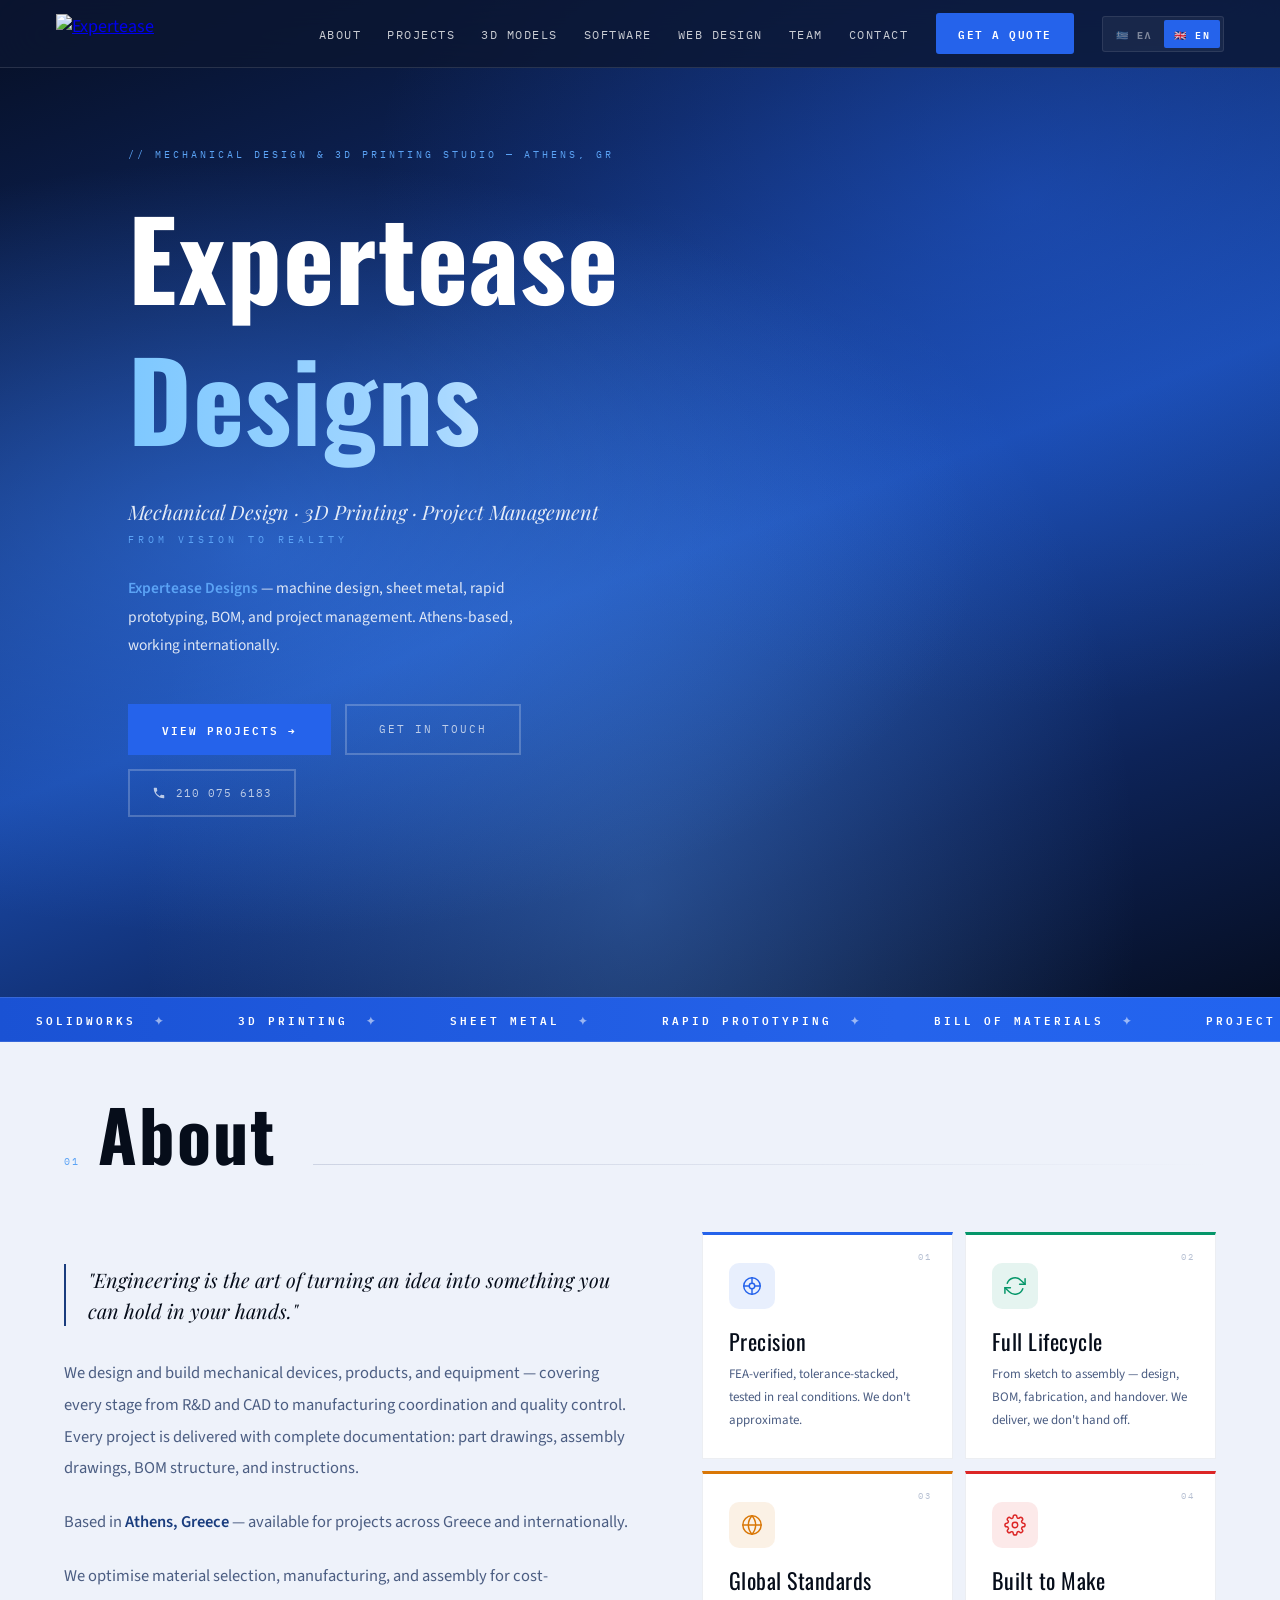
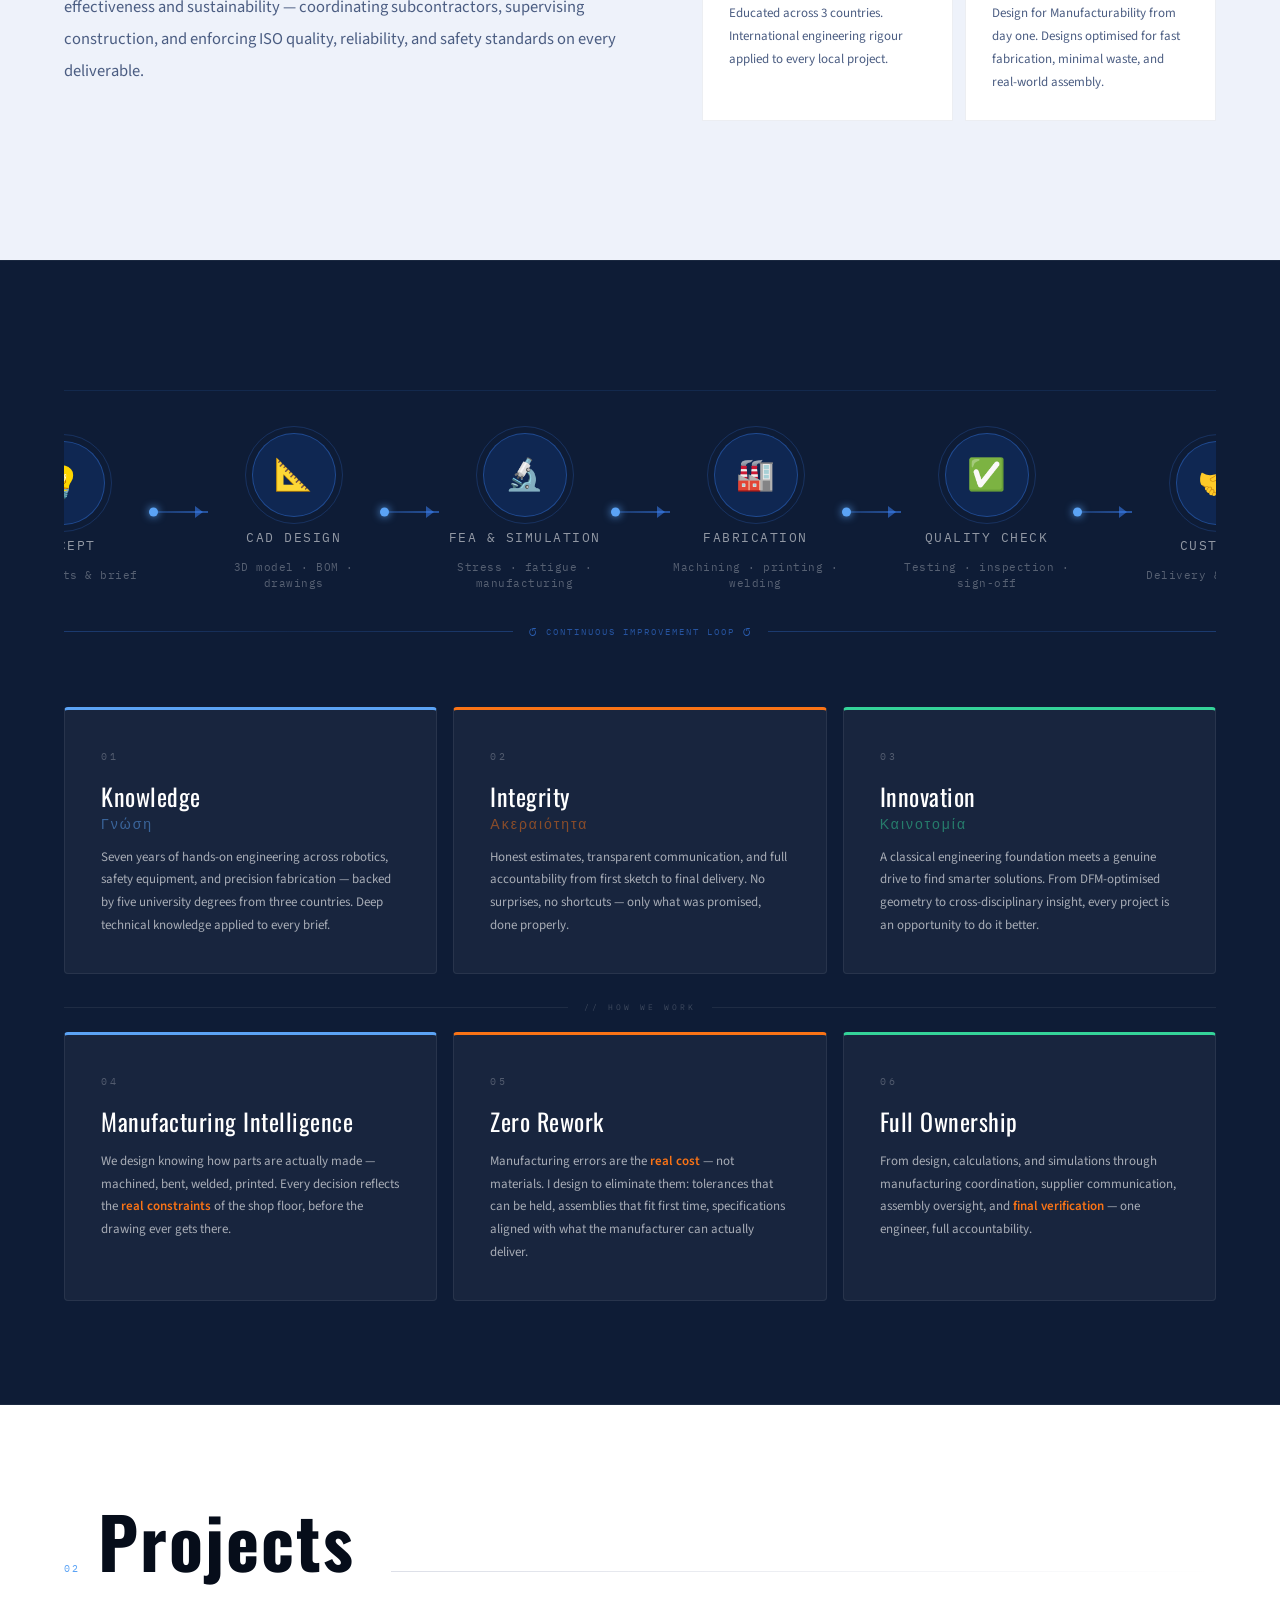
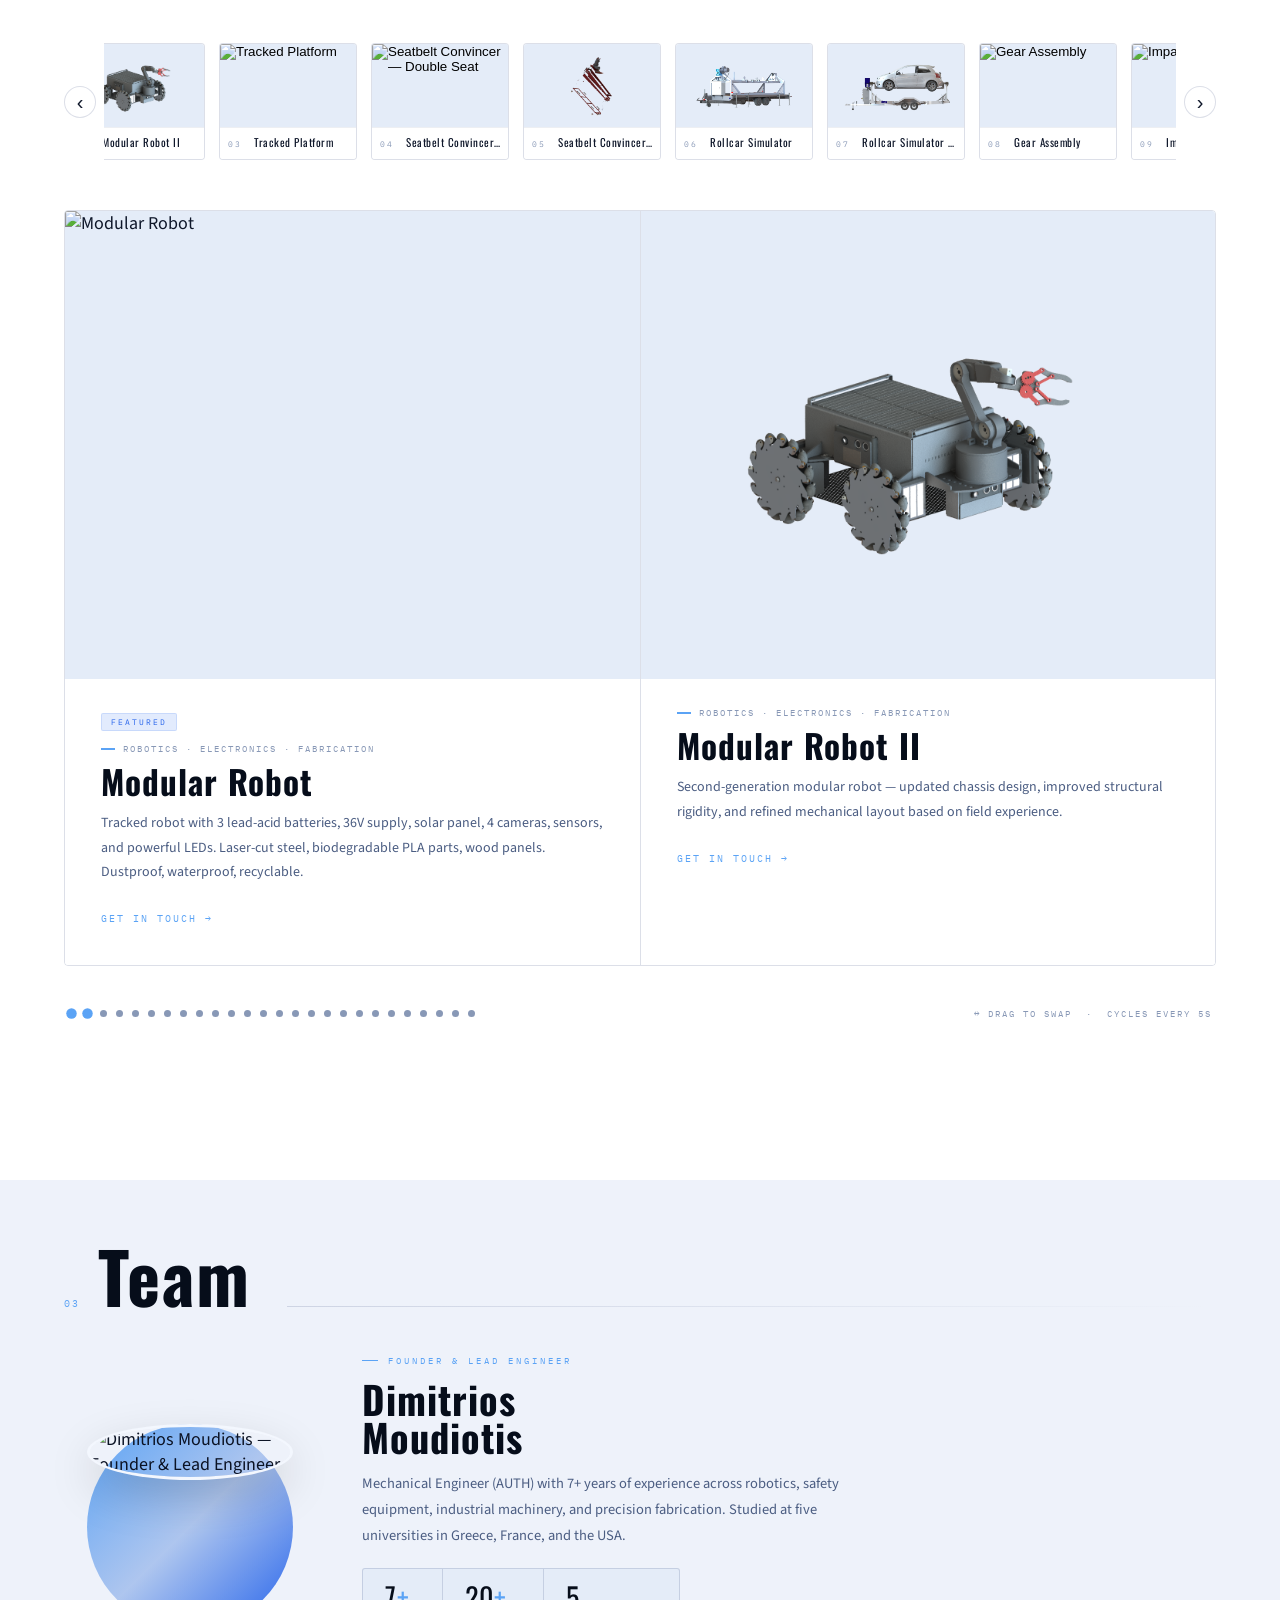
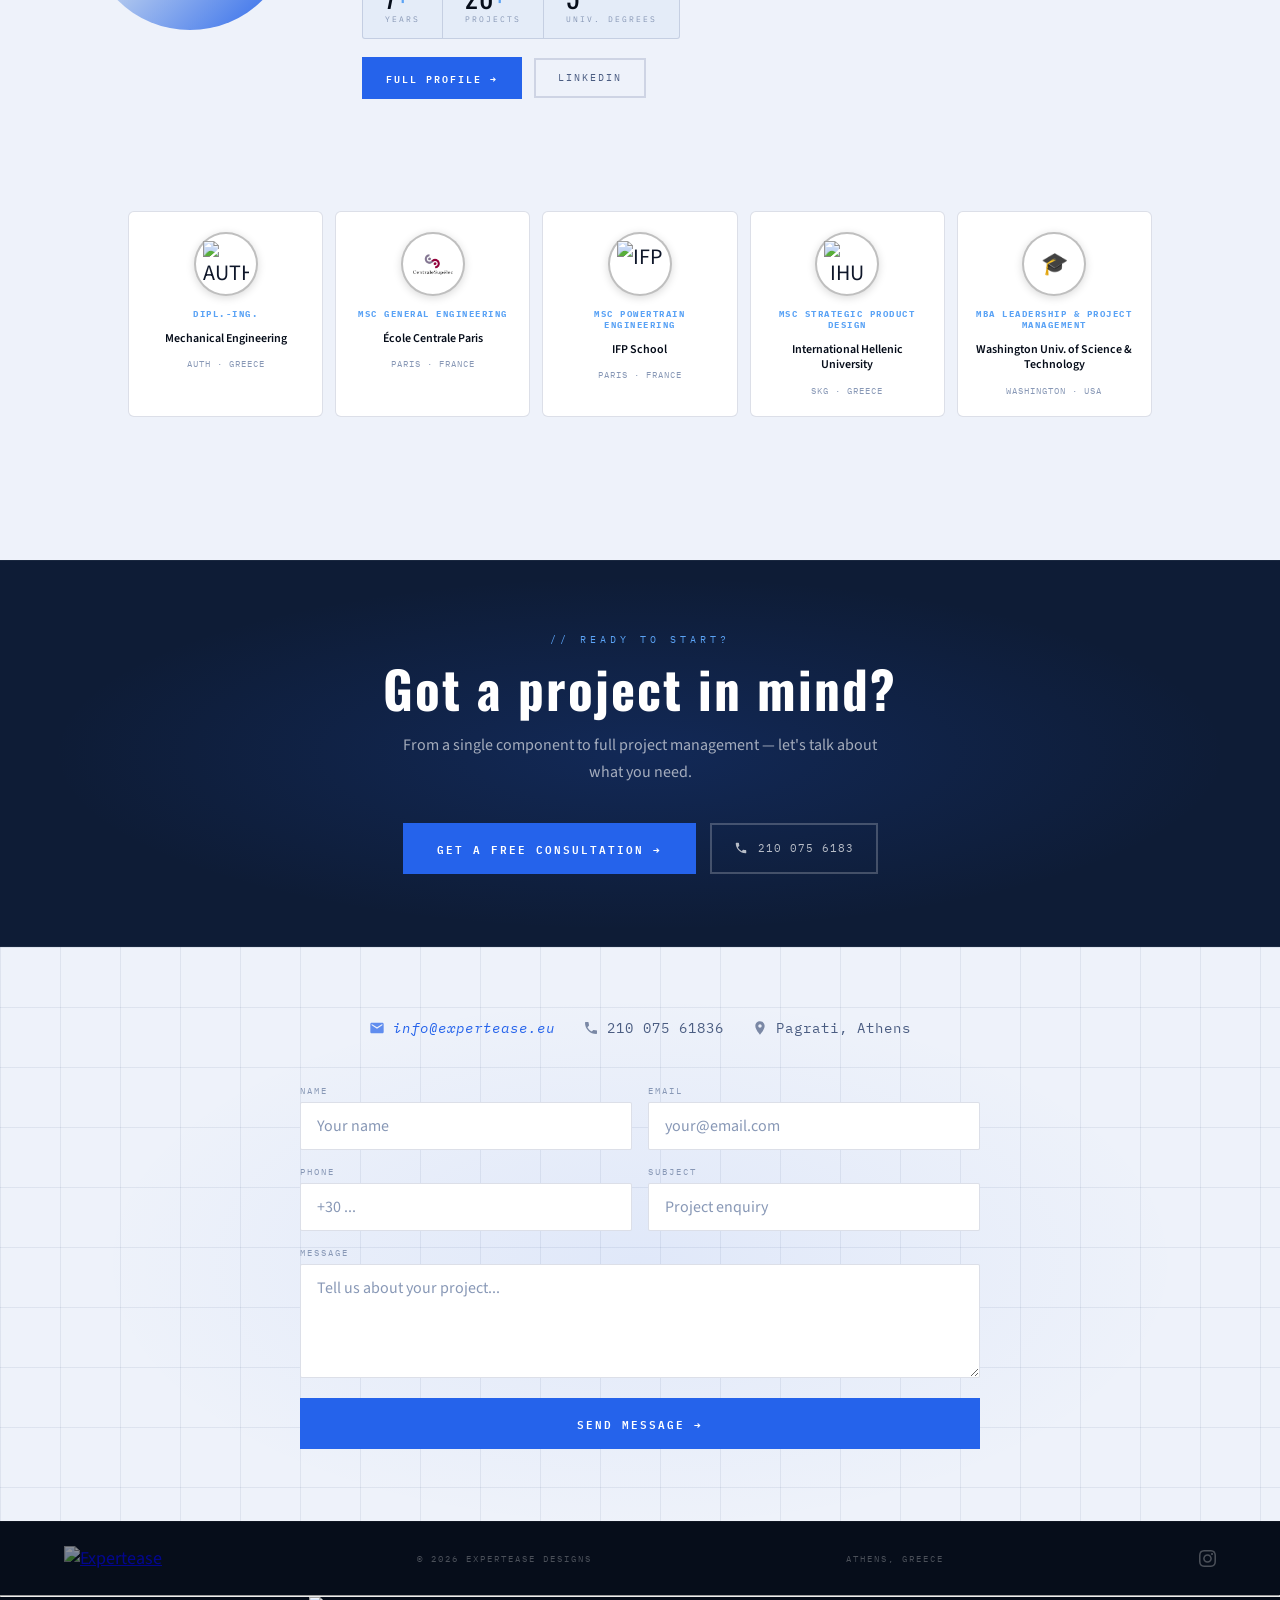
==== index.html @ 1a9c8a18 "final ui" ====
<!DOCTYPE html>
<html lang="en">
<head>
<meta charset="UTF-8">
<meta name="viewport" content="width=device-width, initial-scale=1.0">
<title>Expertease Designs — Mechanical Engineering Studio | Athens</title>
<meta name="description" content="Expertease Designs — Mechanical design, 3D printing, sheet metal, BOM, project management. Athens, Greece.">
<link rel="canonical" href="https://expertease.eu/">
<link rel="icon" href="https://expertease.eu/images/logo.png" type="image/png">
<!-- Open Graph -->
<meta property="og:type" content="website">
<meta property="og:url" content="https://expertease.eu/">
<meta property="og:site_name" content="Expertease Designs">
<meta property="og:title" content="Expertease Designs — Mechanical Engineering Studio | Athens">
<meta property="og:description" content="Expertease Designs — Mechanical design, 3D printing, sheet metal, BOM, project management. Athens, Greece.">
<meta property="og:image" content="https://expertease.eu/images/logo.png">
<!-- Twitter Card -->
<meta name="twitter:card" content="summary_large_image">
<meta name="twitter:title" content="Expertease Designs — Mechanical Engineering Studio | Athens">
<meta name="twitter:description" content="Expertease Designs — Mechanical design, 3D printing, sheet metal, BOM, project management. Athens, Greece.">
<meta name="twitter:image" content="https://expertease.eu/images/logo.png">
<!-- JSON-LD -->
<script type="application/ld+json">
{
  "@context": "https://schema.org",
  "@type": "Organization",
  "name": "Expertease Designs",
  "url": "https://expertease.eu",
  "logo": "https://expertease.eu/images/logo.png",
  "description": "Mechanical design, 3D printing, sheet metal, BOM, and project management studio in Athens, Greece.",
  "address": {
    "@type": "PostalAddress",
    "addressLocality": "Athens",
    "addressCountry": "GR"
  },
  "founder": {
    "@type": "Person",
    "name": "Dimitrios Moudiotis",
    "jobTitle": "Mechanical Engineer"
  },
  "sameAs": ["https://expertease.eu"]
}
</script>
<link rel="dns-prefetch" href="//fonts.googleapis.com">
<link rel="preconnect" href="https://fonts.googleapis.com">
<link href="https://fonts.googleapis.com/css2?family=IBM+Plex+Mono:wght@300;400;500&family=Oswald:wght@400;500;600;700&family=Playfair+Display:ital,wght@0,400;0,700;1,400&family=Source+Sans+3:wght@300;400;500;600&display=swap" rel="stylesheet">
<link rel="stylesheet" href="style.css">
<link rel="stylesheet" href="expertease-credit.css">
<style>
/* ── eng-animations hooks ── */
#progress{position:fixed;top:0;left:0;z-index:2001;height:2px;width:0%;background:linear-gradient(90deg,#2563eb,#60a5fa);pointer-events:none;}
#scrollElev{position:fixed;right:14px;top:50%;transform:translateY(-50%);z-index:900;width:2px;height:100px;background:rgba(255,255,255,.06);border-radius:2px;opacity:0;transition:opacity .5s ease;pointer-events:none;}
#scrollElev.show{opacity:1;}
#elevFill{position:absolute;bottom:0;left:0;width:100%;height:0%;background:linear-gradient(to top,#60a5fa,#2563eb);border-radius:2px;}
#elevDot{position:absolute;left:50%;bottom:0%;transform:translateX(-50%) translateY(50%);width:6px;height:6px;border-radius:50%;background:#60a5fa;box-shadow:0 0 8px rgba(96,165,250,.75);}
[data-reveal]{opacity:0;transform:translateY(22px);transition:opacity .65s ease,transform .65s ease;}
[data-reveal].visible{opacity:1;transform:none;}
[data-reveal-r]{opacity:0;transform:translateX(22px);transition:opacity .65s ease,transform .65s ease;}
[data-reveal-r].visible{opacity:1;transform:none;}
/* ── ec-rule sits in body; give credit banner the same navy base ── */
hr.ec-rule{background:linear-gradient(90deg,transparent,rgba(201,168,108,.25),transparent);}
.expertease-credit{background:var(--navy);}
/* ── footer social ── */
.footer-social{display:flex;gap:10px;align-items:center;}
.footer-social-link{color:rgba(255,255,255,.28);display:flex;align-items:center;transition:color .3s ease;}
.footer-social-link:hover{color:rgba(255,255,255,.7);}
@media(max-width:600px){#scrollElev{display:none;}}

/* ── SCROLL RULER (fixed bottom) ── */
#scrollRuler{
  position:fixed;bottom:0;left:0;right:0;z-index:950;
  padding:4px 24px 6px;
  background:rgba(8,15,30,.92);
  backdrop-filter:blur(12px);-webkit-backdrop-filter:blur(12px);
  border-top:1px solid rgba(37,99,235,.18);
  font-family:'IBM Plex Mono',monospace;
  display:flex;flex-direction:column;gap:2px;
  opacity:0;transform:translateY(10px);
  transition:opacity .4s ease,transform .4s ease;
  pointer-events:none;
}
#scrollRuler.show{opacity:1;transform:none;}
.sr-bar{display:flex;align-items:center;gap:8px;width:100%;}
.sr-cap{color:rgba(37,99,235,.8);font-size:10px;flex-shrink:0;letter-spacing:0;}
.sr-track{flex:1;position:relative;height:1px;background:rgba(255,255,255,.07);}
#srFill{position:absolute;left:0;top:0;height:1px;width:0%;background:linear-gradient(90deg,#1a3d7e,#60a5fa);}
#srValue{flex-shrink:0;font-size:10px;font-weight:500;color:#60a5fa;letter-spacing:1.5px;min-width:76px;text-align:right;}
#srTicksRow{display:flex;width:100%;height:6px;align-items:flex-end;}
.sr-sub{flex:1;border-right:1px solid rgba(96,165,250,.15);height:3px;}
.sr-sub.maj{height:6px;border-right-color:rgba(96,165,250,.4);}
@media(max-width:600px){#scrollRuler{display:none;}}

/* ── SECTION MEASUREMENT LINES ── */
.sec-meas{
  padding:22px 0 4px;
  font-family:'IBM Plex Mono',monospace;
  font-size:9px;letter-spacing:2px;text-transform:uppercase;
  overflow:hidden;
}
.sm-inner{display:flex;align-items:center;gap:8px;}
.sm-arr{
  flex-shrink:0;color:rgba(37,99,235,.75);font-size:10px;
  opacity:0;transition:opacity .5s ease .35s;
}
.sec-meas.ready .sm-arr{opacity:1;}
.sm-rule{
  flex:1;height:1px;background:rgba(37,99,235,.22);
  transform:scaleX(0);transform-origin:center;
  transition:transform .85s cubic-bezier(.4,0,.2,1);
}
.sec-meas.ready .sm-rule{transform:scaleX(1);}
.sm-label{
  flex-shrink:0;white-space:nowrap;
  color:rgba(37,99,235,.55);
  opacity:0;transform:translateY(5px);
  transition:opacity .5s ease .45s,transform .5s ease .45s;
}
.sec-meas.ready .sm-label{opacity:1;transform:none;}
/* on dark sections (process = navy-mid), use lighter tones */
#process .sm-arr{color:rgba(96,165,250,.8);}
#process .sm-rule{background:rgba(96,165,250,.25);}
#process .sm-label{color:rgba(96,165,250,.55);}
#process .sm-label strong{color:#93c5fd;}
.sm-label strong{color:#2563eb;font-weight:500;}
@media(max-width:480px){.sm-label{font-size:8px;letter-spacing:1px;}.sec-meas{padding:16px 0 2px;}}
</style>
<script src="https://cdn.jsdelivr.net/npm/three@0.155.0/build/three.min.js" defer></script>
<script src="projects.js" defer></script>
<script src="models.js" defer></script>
<script src="main.js" defer></script>
<script src="step-viewer.js" defer></script>
<script src="eng-animations.js" defer></script>
</head>
<body>

<!-- SCROLL PROGRESS + ELEVATION METER -->
<div id="progress"></div>
<div id="scrollElev"><div id="elevFill"></div><div id="elevDot"></div></div>
<div id="scrollRuler">
  <div id="srTicksRow"></div>
  <div class="sr-bar">
    <span class="sr-cap">◄</span>
    <div class="sr-track"><div id="srFill"></div></div>
    <span id="srValue">0.000 m</span>
    <span class="sr-cap">►</span>
  </div>
</div>

<!-- NAV -->
<nav>
  <a href="#hero" class="nav-logo"><img src="images/logo.png" alt="Expertease" fetchpriority="high"></a>
  <div class="nav-right">
    <ul class="nav-links">
      <li><a href="#about"        id="nav-about">About</a></li>
      <li><a href="#projects"     id="nav-projects">Projects</a></li>
      <li><a href="cad.html"       id="nav-cad">3D Models</a></li>
      <li><a href="software.html"  id="nav-software">Software</a></li>
      <li><a href="webdesign.html" id="nav-webdesign">Web Design</a></li>
      <li><a href="#team-index"    id="nav-experience">Team</a></li>
      <li><a href="contact.html"  id="nav-contact">Contact</a></li>
    </ul>
    <a href="contact.html" class="nav-cta">Get a Quote</a>
    <div class="lang-toggle">
      <button class="lang-btn"        data-lang="el">🇬🇷 ΕΛ</button>
      <button class="lang-btn active" data-lang="en">🇬🇧 EN</button>
    </div>
  </div>
  <button class="nav-hamburger" id="navHamburger" aria-label="Menu">
    <span></span><span></span><span></span>
  </button>
</nav>

<div class="nav-mobile" id="navMobile">
  <ul>
    <li><a href="#about"        id="mnav-about"      onclick="closeMobileNav()">About</a></li>
    <li><a href="#projects"     id="mnav-projects"   onclick="closeMobileNav()">Projects</a></li>
    <li><a href="cad.html"       id="mnav-cad"        onclick="closeMobileNav()">3D Models</a></li>
    <li><a href="software.html"  id="mnav-software"   onclick="closeMobileNav()">Software</a></li>
    <li><a href="webdesign.html" id="mnav-webdesign"  onclick="closeMobileNav()">Web Design</a></li>
    <li><a href="#team-index"    id="mnav-experience" onclick="closeMobileNav()">Team</a></li>
    <li><a href="contact.html"  id="mnav-contact"    onclick="closeMobileNav()">Contact</a></li>
  </ul>
</div>

<!-- HERO -->
<section id="hero">
  <canvas id="hero3d"></canvas>
  <div id="hero3d-drag"></div>
  <div class="hero-left">
    <div class="hero-tag" id="hero-tag">// Mechanical Design &amp; 3D Printing Studio — Athens, GR</div>
    <h1 class="hero-name">Expertease<br><span>Designs</span></h1>
    <p class="hero-title" id="hero-title">Mechanical Design · 3D Printing · Project Management</p>
    <p class="hero-tagline">from vision to reality</p>
    <p class="hero-desc" id="hero-desc">Precision mechanical design, 3D printing, and full project management — from first sketch to final delivery. Based in Athens, serving clients globally.</p>
    <div class="hero-cta">
      <a href="#projects" class="btn-primary" id="hero-cta-work">View Projects →</a>
      <a href="contact.html" class="btn-outline" id="hero-cta-contact">Get in Touch</a>
      <a href="tel:+302107561836" class="btn-outline hero-cta-phone" aria-label="Call us">
        <svg width="14" height="14" viewBox="0 0 24 24" fill="currentColor" aria-hidden="true"><path d="M6.62 10.79c1.44 2.83 3.76 5.14 6.59 6.59l2.2-2.2c.27-.27.67-.36 1.02-.24 1.12.37 2.33.57 3.57.57.55 0 1 .45 1 1V20c0 .55-.45 1-1 1-9.39 0-17-7.61-17-17 0-.55.45-1 1-1h3.5c.55 0 1 .45 1 1 0 1.25.2 2.45.57 3.57.11.35.03.74-.25 1.02l-2.2 2.2z"/></svg>
        210 075 6183
      </a>
    </div>
  </div>
  <div class="hero-right"></div>
</section>

<!-- TICKER -->
<div class="ticker">
  <div class="ticker-inner">
    <span class="ticker-item">SolidWorks <span>✦</span></span>
    <span class="ticker-item">3D Printing <span>✦</span></span>
    <span class="ticker-item">Sheet Metal <span>✦</span></span>
    <span class="ticker-item">Rapid Prototyping <span>✦</span></span>
    <span class="ticker-item">Bill of Materials <span>✦</span></span>
    <span class="ticker-item">Project Management <span>✦</span></span>
    <span class="ticker-item">FEA Analysis <span>✦</span></span>
    <span class="ticker-item">from vision to reality <span>✦</span></span>
    <span class="ticker-item">SolidWorks <span>✦</span></span>
    <span class="ticker-item">3D Printing <span>✦</span></span>
    <span class="ticker-item">Sheet Metal <span>✦</span></span>
    <span class="ticker-item">Rapid Prototyping <span>✦</span></span>
    <span class="ticker-item">Bill of Materials <span>✦</span></span>
    <span class="ticker-item">FDM · SLA · SLS <span>✦</span></span>
    <span class="ticker-item">Project Management <span>✦</span></span>
    <span class="ticker-item">FEA Analysis <span>✦</span></span>
    <span class="ticker-item">from vision to reality <span>✦</span></span>
  </div>
</div>

<!-- ABOUT -->
<section id="about">
  <div class="section-header reveal-up">
    <span class="section-num">01</span>
    <h2 class="section-title" id="about-heading">About</h2>
    <div class="section-line"></div>
  </div>
  <div class="about-grid">
    <div class="about-text reveal-up">

      <blockquote class="about-highlight" id="about-quote"></blockquote>
      <p id="about-p2"></p>
      <p id="about-p3"></p>
      <p id="about-p4"></p>
      <ul class="about-bullets" id="about-bullets"></ul>
    </div>
    <div class="values-col reveal-up">
      <div class="values-grid">
        <div class="value-item v-blue">
          <span class="value-num">01</span>
          <div class="vi-icon-wrap">
            <svg class="value-icon" width="22" height="22" viewBox="0 0 24 24" fill="none" stroke="currentColor" stroke-width="1.6" stroke-linecap="round" stroke-linejoin="round">
              <circle cx="12" cy="12" r="9"/><circle cx="12" cy="12" r="3"/>
              <line x1="12" y1="3" x2="12" y2="9"/><line x1="12" y1="15" x2="12" y2="21"/>
              <line x1="3" y1="12" x2="9" y2="12"/><line x1="15" y1="12" x2="21" y2="12"/>
            </svg>
          </div>
          <div class="value-title" id="val-1-title">Precision</div>
          <p class="value-text" id="val-1-text">FEA-verified, tolerance-stacked, tested in real conditions. We don't approximate.</p>
        </div>
        <div class="value-item v-green">
          <span class="value-num">02</span>
          <div class="vi-icon-wrap">
            <svg class="value-icon" width="22" height="22" viewBox="0 0 24 24" fill="none" stroke="currentColor" stroke-width="1.6" stroke-linecap="round" stroke-linejoin="round">
              <polyline points="23 4 23 10 17 10"/>
              <polyline points="1 20 1 14 7 14"/>
              <path d="M3.51 9a9 9 0 0 1 14.85-3.36L23 10"/>
              <path d="M20.49 15a9 9 0 0 1-14.85 3.36L1 14"/>
            </svg>
          </div>
          <div class="value-title" id="val-2-title">Full Lifecycle</div>
          <p class="value-text" id="val-2-text">From sketch to assembly — design, BOM, fabrication, and handover. We deliver, we don't hand off.</p>
        </div>
        <div class="value-item v-amber">
          <span class="value-num">03</span>
          <div class="vi-icon-wrap">
            <svg class="value-icon" width="22" height="22" viewBox="0 0 24 24" fill="none" stroke="currentColor" stroke-width="1.6" stroke-linecap="round" stroke-linejoin="round">
              <circle cx="12" cy="12" r="10"/>
              <line x1="2" y1="12" x2="22" y2="12"/>
              <path d="M12 2a15.3 15.3 0 0 1 4 10 15.3 15.3 0 0 1-4 10 15.3 15.3 0 0 1-4-10 15.3 15.3 0 0 1 4-10z"/>
            </svg>
          </div>
          <div class="value-title" id="val-3-title">Global Standards</div>
          <p class="value-text" id="val-3-text">Educated across 3 countries. International engineering rigour applied to every local project.</p>
        </div>
        <div class="value-item v-red">
          <span class="value-num">04</span>
          <div class="vi-icon-wrap">
            <svg class="value-icon" width="22" height="22" viewBox="0 0 24 24" fill="none" stroke="currentColor" stroke-width="1.6" stroke-linecap="round" stroke-linejoin="round">
              <circle cx="12" cy="12" r="3"/>
              <path d="M19.4 15a1.65 1.65 0 0 0 .33 1.82l.06.06a2 2 0 0 1-2.83 2.83l-.06-.06a1.65 1.65 0 0 0-1.82-.33 1.65 1.65 0 0 0-1 1.51V21a2 2 0 0 1-4 0v-.09A1.65 1.65 0 0 0 9 19.4a1.65 1.65 0 0 0-1.82.33l-.06.06a2 2 0 0 1-2.83-2.83l.06-.06A1.65 1.65 0 0 0 4.68 15a1.65 1.65 0 0 0-1.51-1H3a2 2 0 0 1 0-4h.09A1.65 1.65 0 0 0 4.6 9a1.65 1.65 0 0 0-.33-1.82l-.06-.06a2 2 0 0 1 2.83-2.83l.06.06A1.65 1.65 0 0 0 9 4.68a1.65 1.65 0 0 0 1-1.51V3a2 2 0 0 1 4 0v.09a1.65 1.65 0 0 0 1 1.51 1.65 1.65 0 0 0 1.82-.33l.06-.06a2 2 0 0 1 2.83 2.83l-.06.06A1.65 1.65 0 0 0 19.4 9a1.65 1.65 0 0 0 1.51 1H21a2 2 0 0 1 0 4h-.09a1.65 1.65 0 0 0-1.51 1z"/>
            </svg>
          </div>
          <div class="value-title" id="val-4-title">Built to Make</div>
          <p class="value-text" id="val-4-text">DFM from day one. Designs optimised for fast fabrication, minimal waste, and real-world assembly.</p>
        </div>
      </div>
    </div>
  </div>
  <div class="sec-meas" data-sec-meas>
    <div class="sm-inner">
      <span class="sm-arr">◄</span>
      <div class="sm-rule"></div>
      <span class="sm-label">STUDIO SPAN · <strong><span id="sec-meas-exp">7</span>+ YRS FIELD EXPERIENCE</strong></span>
      <div class="sm-rule"></div>
      <span class="sm-arr">►</span>
    </div>
  </div>
</section>

<!-- PROCESS -->
<section id="process">
  <div class="process-label" id="proc-label" data-reveal>How We Work</div>

  <!-- Animated process flow diagram -->
  <div class="process-flow">
    <div class="process-flow-inner">
      <div class="pf-node">
        <div class="pf-icon"><div class="pf-icon-pulse"></div>💡</div>
        <div class="pf-label">Concept</div>
        <div class="pf-sub">Requirements &amp; brief</div>
      </div>
      <div class="pf-arrow"><div class="pf-arrow-dot"></div></div>
      <div class="pf-node">
        <div class="pf-icon"><div class="pf-icon-pulse"></div>📐</div>
        <div class="pf-label">CAD Design</div>
        <div class="pf-sub">3D model · BOM · drawings</div>
      </div>
      <div class="pf-arrow"><div class="pf-arrow-dot"></div></div>
      <div class="pf-node">
        <div class="pf-icon"><div class="pf-icon-pulse"></div>🔬</div>
        <div class="pf-label">FEA &amp; Simulation</div>
        <div class="pf-sub">Stress · fatigue · manufacturing</div>
      </div>
      <div class="pf-arrow"><div class="pf-arrow-dot"></div></div>
      <div class="pf-node">
        <div class="pf-icon"><div class="pf-icon-pulse"></div>🏭</div>
        <div class="pf-label">Fabrication</div>
        <div class="pf-sub">Machining · printing · welding</div>
      </div>
      <div class="pf-arrow"><div class="pf-arrow-dot"></div></div>
      <div class="pf-node">
        <div class="pf-icon"><div class="pf-icon-pulse"></div>✅</div>
        <div class="pf-label">Quality Check</div>
        <div class="pf-sub">Testing · inspection · sign-off</div>
      </div>
      <div class="pf-arrow"><div class="pf-arrow-dot"></div></div>
      <div class="pf-node">
        <div class="pf-icon"><div class="pf-icon-pulse"></div>🤝</div>
        <div class="pf-label">Customer</div>
        <div class="pf-sub">Delivery &amp; feedback</div>
      </div>
    </div>
    <div class="pf-loop">
      <div class="pf-loop-line"></div>
      <div class="pf-loop-label">Continuous improvement loop</div>
      <div class="pf-loop-line"></div>
    </div>
  </div>

  <div class="values-section">
    <div class="values-inner">
      <div class="values-grid">

        <!-- ── Pillars ── -->
        <div class="value-card vc-blue">
          <div class="value-icon">01</div>
          <div class="value-bilingual">
            <span class="en">Knowledge</span>
            <span class="el">Γνώση</span>
          </div>
          <p class="value-text" id="proc-exp-text">Seven years of hands-on engineering across robotics, safety equipment, and precision fabrication — backed by five university degrees from three countries. Deep technical knowledge applied to every brief.</p>
        </div>
        <div class="value-card vc-red">
          <div class="value-icon">02</div>
          <div class="value-bilingual">
            <span class="en">Integrity</span>
            <span class="el">Ακεραιότητα</span>
          </div>
          <p class="value-text">Honest estimates, transparent communication, and full accountability from first sketch to final delivery. No surprises, no shortcuts — only what was promised, done properly.</p>
        </div>
        <div class="value-card vc-green">
          <div class="value-icon">03</div>
          <div class="value-bilingual">
            <span class="en">Innovation</span>
            <span class="el">Καινοτομία</span>
          </div>
          <p class="value-text">A classical engineering foundation meets a genuine drive to find smarter solutions. From DFM-optimised geometry to cross-disciplinary insight, every project is an opportunity to do it better.</p>
        </div>

        <!-- ── Divider ── -->
        <div class="values-row-divider" style="grid-column:1/-1;"><span>// How We Work</span></div>

        <!-- ── Principles (JS-populated) ── -->
        <div class="value-card vc-blue">
          <div class="value-icon">04</div>
          <div class="value-heading" id="prin-1-title"></div>
          <p class="value-text" id="prin-1-text"></p>
        </div>
        <div class="value-card vc-red">
          <div class="value-icon">05</div>
          <div class="value-heading" id="prin-2-title"></div>
          <p class="value-text" id="prin-2-text"></p>
        </div>
        <div class="value-card vc-green">
          <div class="value-icon">06</div>
          <div class="value-heading" id="prin-3-title"></div>
          <p class="value-text" id="prin-3-text"></p>
        </div>

      </div>
    </div>
  </div>
  <div class="sec-meas" data-sec-meas>
    <div class="sm-inner">
      <span class="sm-arr">◄</span>
      <div class="sm-rule"></div>
      <span class="sm-label">WORKFLOW DEPTH · <strong>6 PHASES · CONCEPT TO DELIVERY</strong></span>
      <div class="sm-rule"></div>
      <span class="sm-arr">►</span>
    </div>
  </div>
</section>

<!-- PORTFOLIO -->
<section id="projects">
  <div class="section-header">
    <span class="section-num">02</span>
    <h2 class="section-title" id="projects-heading">Projects</h2>
    <div class="section-line"></div>
  </div>

  <div class="port-thumb-wrap">
    <button class="port-thumb-arrow port-thumb-prev" id="portThumbPrev" aria-label="Previous projects">‹</button>
    <div class="port-thumb-strip" id="portThumbStrip"></div>
    <button class="port-thumb-arrow port-thumb-next" id="portThumbNext" aria-label="Next projects">›</button>
  </div>

  <div class="portfolio-stage">
    <div class="portfolio-col" id="portColLeft" draggable="false">
      <div class="port-image-wrap">
        <img class="port-img" src="" alt="">
        <div class="port-img-gradient"></div>
      </div>
      <div class="port-info">
        <div class="port-badge" style="display:none"></div>
        <div class="port-cat"></div>
        <h3 class="port-title"></h3>
        <p class="port-desc"></p>
        <a href="contact.html" class="project-link port-link">Get in Touch →</a>
      </div>
    </div>

    <div class="port-sep"></div>

    <div class="portfolio-col" id="portColRight" draggable="false">
      <div class="port-image-wrap">
        <img class="port-img" src="" alt="">
        <div class="port-img-gradient"></div>
      </div>
      <div class="port-info">
        <div class="port-badge" style="display:none"></div>
        <div class="port-cat"></div>
        <h3 class="port-title"></h3>
        <p class="port-desc"></p>
        <a href="contact.html" class="project-link port-link">Get in Touch →</a>
      </div>
    </div>
  </div>

  <div class="port-footer">
    <div class="port-dots" id="portDots"></div>
    <div class="port-hint-txt">↔ drag to swap &nbsp;·&nbsp; cycles every 5s</div>
  </div>
  <div class="sec-meas" data-sec-meas>
    <div class="sm-inner">
      <span class="sm-arr">◄</span>
      <div class="sm-rule"></div>
      <span class="sm-label">PROJECT OUTPUT · <strong>20+ BUILDS DELIVERED</strong></span>
      <div class="sm-rule"></div>
      <span class="sm-arr">►</span>
    </div>
  </div>
</section>


<!-- TEAM -->
<section id="team-index">
  <div class="section-header team-index-header">
    <span class="section-num">03</span>
    <h2 class="section-title" id="team-heading">Team</h2>
    <div class="section-line"></div>
  </div>

  <div class="founder-card">
    <div class="founder-card-photo">
      <img src="images/founder.png" alt="Dimitrios Moudiotis — Founder &amp; Lead Engineer" loading="lazy" decoding="async">
    </div>
    <div class="founder-card-info">
      <div class="founder-card-label" id="founder-label">Founder &amp; Lead Engineer</div>
      <h3 class="founder-card-name" id="founder-name">Dimitrios Moudiotis</h3>
      <p class="founder-card-bio" id="founder-bio">Mechanical Engineer (AUTH) with 7+ years of experience across robotics, safety equipment, industrial machinery, and precision fabrication. Studied at five universities in Greece, France, and the USA.</p>
<div class="founder-card-stats">
        <div class="founder-card-stat">
          <div class="fcs-num" id="card-exp-stat">7<span>+</span></div>
          <div class="fcs-label" id="fcs-years">Years</div>
        </div>
        <div class="founder-card-stat">
          <div class="fcs-num">20<span>+</span></div>
          <div class="fcs-label" id="fcs-projects">Projects</div>
        </div>
        <div class="founder-card-stat">
          <div class="fcs-num">5</div>
          <div class="fcs-label" id="fcs-degrees">Univ. Degrees</div>
        </div>
      </div>

      <div class="founder-card-actions">
        <a href="team.html" class="btn-primary btn-sm" id="founder-profile-btn">Full Profile →</a>
        <a href="https://www.linkedin.com/in/moudiotis/" target="_blank" rel="noopener" class="btn-outline btn-sm">LinkedIn</a>
      </div>
    </div>
  </div>

  <!-- Education strip -->
  <div id="team" style="margin-top:52px;">
    <div class="edu-cards">
      <a class="edu-card blue" href="https://www.auth.gr/en/" target="_blank" rel="noopener noreferrer">
        <div class="edu-logo-wrap">
          <img src="images/LogoAUTH.png" alt="AUTH" loading="lazy" decoding="async">
        </div>
        <div class="edu-degree" id="edu1-deg">BEng</div>
        <div class="edu-name" id="edu1-name">Mechanical Engineering</div>
        <div class="edu-country">AUTH · Greece</div>
      </a>
      <a class="edu-card red" href="https://www.centralesupelec.fr/en" target="_blank" rel="noopener noreferrer">
        <div class="edu-logo-wrap">
          <img src="images/ecole_centrale_paris_logo.png" alt="ECP" loading="lazy" decoding="async">
        </div>
        <div class="edu-degree" id="edu2-deg">MSc</div>
        <div class="edu-name" id="edu2-name">École Centrale Paris</div>
        <div class="edu-country"><span class="edu-city">Paris</span><span class="edu-sep"> · </span><span class="edu-nation">France</span></div>
      </a>
      <a class="edu-card green" href="https://www.ifp-school.com/en" target="_blank" rel="noopener noreferrer">
        <div class="edu-logo-wrap">
          <img src="images/IFP_Logo.png" alt="IFP" loading="lazy" decoding="async">
        </div>
        <div class="edu-degree" id="edu3-deg">MSc</div>
        <div class="edu-name" id="edu3-name">IFP School</div>
        <div class="edu-country"><span class="edu-city">Paris</span><span class="edu-sep"> · </span><span class="edu-nation">France</span></div>
      </a>
      <a class="edu-card purple" href="https://www.ihu.gr/en/" target="_blank" rel="noopener noreferrer">
        <div class="edu-logo-wrap">
          <img src="images/ihu_logo.png" alt="IHU" loading="lazy" decoding="async">
        </div>
        <div class="edu-degree" id="edu4-deg">MSc</div>
        <div class="edu-name" id="edu4-name">International Hellenic University</div>
        <div class="edu-country">SKG · Greece</div>
      </a>
      <a class="edu-card navy" href="https://www.wust.edu/" target="_blank" rel="noopener noreferrer">
        <div class="edu-logo-wrap">
          <img src="images/wust_logo.png" alt="WUST" loading="lazy" decoding="async" onerror="this.parentElement.innerHTML='&#127891;'">
        </div>
        <div class="edu-degree" id="edu5-deg">MBA</div>
        <div class="edu-name" id="edu5-name">Washington Univ. of Science &amp; Technology</div>
        <div class="edu-country">Washington · USA</div>
      </a>
    </div>
  </div>
  <div class="sec-meas" data-sec-meas>
    <div class="sm-inner">
      <span class="sm-arr">◄</span>
      <div class="sm-rule"></div>
      <span class="sm-label">ACADEMIC REACH · <strong>3 COUNTRIES · 5 DEGREES</strong></span>
      <div class="sm-rule"></div>
      <span class="sm-arr">►</span>
    </div>
  </div>
</section>

<!-- MID-PAGE CTA BAND -->
<div class="midpage-cta-band">
  <div class="midpage-cta-inner">
    <span class="midpage-cta-label">// Ready to Start?</span>
    <h2 class="midpage-cta-heading">Got a project in mind?</h2>
    <p class="midpage-cta-sub">From a single component to full project management — let's talk about what you need.</p>
    <div class="midpage-cta-actions">
      <a href="contact.html" class="btn-primary">Get a Free Consultation →</a>
      <a href="tel:+302107561836" class="btn-outline midpage-cta-phone">
        <svg width="14" height="14" viewBox="0 0 24 24" fill="currentColor" aria-hidden="true"><path d="M6.62 10.79c1.44 2.83 3.76 5.14 6.59 6.59l2.2-2.2c.27-.27.67-.36 1.02-.24 1.12.37 2.33.57 3.57.57.55 0 1 .45 1 1V20c0 .55-.45 1-1 1-9.39 0-17-7.61-17-17 0-.55.45-1 1-1h3.5c.55 0 1 .45 1 1 0 1.25.2 2.45.57 3.57.11.35.03.74-.25 1.02l-2.2 2.2z"/></svg>
        210 075 6183
      </a>
    </div>
  </div>
</div>

<!-- CONTACT -->
<section id="contact">
  <div class="contact-direct">
    <div class="contact-info-row">
      <a href="mailto:info@expertease.eu" class="contact-info-item contact-email">
        <svg width="16" height="16" viewBox="0 0 24 24" fill="currentColor"><path d="M20 4H4c-1.1 0-2 .9-2 2v12c0 1.1.9 2 2 2h16c1.1 0 2-.9 2-2V6c0-1.1-.9-2-2-2zm0 4l-8 5-8-5V6l8 5 8-5v2z"/></svg>
        info@expertease.eu
      </a>
      <a href="tel:+3021007561836" class="contact-info-item contact-phone-link">
        <svg width="16" height="16" viewBox="0 0 24 24" fill="currentColor"><path d="M6.62 10.79c1.44 2.83 3.76 5.14 6.59 6.59l2.2-2.2c.27-.27.67-.36 1.02-.24 1.12.37 2.33.57 3.57.57.55 0 1 .45 1 1V20c0 .55-.45 1-1 1-9.39 0-17-7.61-17-17 0-.55.45-1 1-1h3.5c.55 0 1 .45 1 1 0 1.25.2 2.45.57 3.57.11.35.03.74-.25 1.02l-2.2 2.2z"/></svg>
        210 075 61836
      </a>
      <span class="contact-info-item contact-location">
        <svg width="16" height="16" viewBox="0 0 24 24" fill="currentColor"><path d="M12 2C8.13 2 5 5.13 5 9c0 5.25 7 13 7 13s7-7.75 7-13c0-3.87-3.13-7-7-7zm0 9.5c-1.38 0-2.5-1.12-2.5-2.5s1.12-2.5 2.5-2.5 2.5 1.12 2.5 2.5-1.12 2.5-2.5 2.5z"/></svg>
        Pagrati, Athens
      </span>
    </div>
  </div>
  <form id="contactForm" action="https://formspree.io/f/xgonnrzz" method="POST" class="contact-form" novalidate>
    <div class="form-row">
      <div class="form-group"><label for="cf-name">Name</label><input type="text" id="cf-name" name="name" placeholder="Your name" required></div>
      <div class="form-group"><label for="cf-email">Email</label><input type="email" id="cf-email" name="email" placeholder="your@email.com" required></div>
    </div>
    <div class="form-row">
      <div class="form-group"><label for="cf-phone">Phone</label><input type="tel" id="cf-phone" name="phone" placeholder="+30 ..."></div>
      <div class="form-group"><label for="cf-subject">Subject</label><input type="text" id="cf-subject" name="subject" placeholder="Project enquiry"></div>
    </div>
    <div class="form-group">
      <label for="cf-message">Message</label>
      <textarea id="cf-message" name="message" rows="4" placeholder="Tell us about your project..." required></textarea>
    </div>
    <button type="submit" class="btn-primary form-submit">Send Message →</button>
  </form>
  <div class="form-success" id="formSuccess">
    <svg width="22" height="22" viewBox="0 0 24 24" fill="none" stroke="currentColor" stroke-width="2"><path d="M20 6L9 17l-5-5"/></svg>
    Message sent! We'll get back to you soon.
  </div>
</section>

<footer>
  <a href="#hero" class="footer-logo"><img src="images/logo.png" alt="Expertease" loading="lazy"></a>
  <div class="footer-text" id="footer-copy">© 2026 Expertease Designs</div>
  <div class="footer-text" id="footer-loc">Athens, Greece</div>
  <div class="footer-social">
    <a href="https://www.instagram.com/design_expertease/" target="_blank" rel="noopener" aria-label="Instagram @design_expertease" class="footer-social-link">
      <svg width="17" height="17" viewBox="0 0 24 24" fill="currentColor" aria-hidden="true"><path d="M12 2.163c3.204 0 3.584.012 4.85.07 3.252.148 4.771 1.691 4.919 4.919.058 1.265.069 1.645.069 4.849 0 3.205-.012 3.584-.069 4.849-.149 3.225-1.664 4.771-4.919 4.919-1.266.058-1.644.07-4.85.07-3.204 0-3.584-.012-4.849-.07-3.26-.149-4.771-1.699-4.919-4.92-.058-1.265-.07-1.644-.07-4.849 0-3.204.013-3.583.07-4.849.149-3.227 1.664-4.771 4.919-4.919 1.266-.057 1.645-.069 4.849-.069zm0-2.163c-3.259 0-3.667.014-4.947.072-4.358.2-6.78 2.618-6.98 6.98-.059 1.281-.073 1.689-.073 4.948 0 3.259.014 3.668.072 4.948.2 4.358 2.618 6.78 6.98 6.98 1.281.058 1.689.072 4.948.072 3.259 0 3.668-.014 4.948-.072 4.354-.2 6.782-2.618 6.979-6.98.059-1.28.073-1.689.073-4.948 0-3.259-.014-3.667-.072-4.947-.196-4.354-2.617-6.78-6.979-6.98-1.281-.059-1.69-.073-4.949-.073zm0 5.838c-3.403 0-6.162 2.759-6.162 6.162s2.759 6.163 6.162 6.163 6.162-2.759 6.162-6.163c0-3.403-2.759-6.162-6.162-6.162zm0 10.162c-2.209 0-4-1.791-4-4 0-2.209 1.791-4 4-4s4 1.791 4 4c0 2.21-1.791 4-4 4zm6.406-11.845c-.796 0-1.441.645-1.441 1.44s.645 1.44 1.441 1.44c.795 0 1.439-.645 1.439-1.44s-.644-1.44-1.439-1.44z"/></svg>
    </a>
  </div>
</footer>


<script>
(function(){
  var yrs = new Date().getFullYear() - 2019;
  /* hero stat */
  var h = document.getElementById('hero-exp-stat');
  if(h){ h.childNodes[0].textContent = yrs; }
  /* founder card stat */
  var c = document.getElementById('card-exp-stat');
  if(c){ c.childNodes[0].textContent = yrs; }
  /* process value card — word-form for small numbers, digit otherwise */
  var words = ['Zero','One','Two','Three','Four','Five','Six','Seven','Eight','Nine','Ten'];
  var p = document.getElementById('proc-exp-text');
  if(p){ p.textContent = p.textContent.replace('Seven', yrs < 11 ? words[yrs] : yrs); }
  /* sec-meas label */
  var m = document.getElementById('sec-meas-exp');
  if(m){ m.textContent = yrs; }

})();
</script>

<hr class="ec-rule">
<div class="expertease-credit">
  <div class="ec-inner">
    <span class="ec-copy">© 2026 · All Rights Reserved</span>
    <span class="ec-divider"></span>
    <a href="https://expertease.eu/webdesign" target="_blank" rel="noopener" class="ec-brand">
      <span class="ec-label">Designed by</span>
      <img src="images/logo.png" alt="Design Expertease" class="ec-logo">
      <span class="ec-name">Design Expertease</span>
    </a>
  </div>
</div>

</body>
</html>
---- style.css ----
/* ── TOKENS ─────────────────────────────────────────────────── */
:root {
  /* Light surfaces */
  --bg:        #f8faff;
  --bg2:       #eef2fa;
  --surface:   #e4ecf8;
  --surface2:  #d8e3f4;

  /* Borders */
  --border:    rgba(10,30,90,.07);
  --border2:   rgba(10,30,90,.14);

  /* Text */
  --text:      #0f172a;
  --muted:     #4b5d82;
  --faint:     #8898b6;

  /* Brand blue — single coherent ramp */
  --blue:      #2563eb;
  --blue-lt:   #5ba3f5;
  --blue-dim:  rgba(37,99,235,.13);

  /* Accent gold — formalized */
  --gold:      #c9a86c;

  /* Accent deep blue (replaces red) */
  --red:       #1a3d7e;
  --red-lt:    #2a5298;

  /* Dark navy palette — unified */
  --navy:      #060d1a;   /* nav, footer, deepest bg */
  --navy-mid:  #0e1c36;   /* dark section bg (process, cad-viewer) */
  --navy-hero: #091a40;   /* hero gradient base */

  /* Legacy alias */
  --dark: var(--navy);

  --font-mono:    'IBM Plex Mono', monospace;
  --font-display: 'Oswald', sans-serif;
  --font-serif:   'Playfair Display', serif;
  --font-body:    'Source Sans 3', sans-serif;
}

*, *::before, *::after { box-sizing: border-box; margin: 0; padding: 0; }
html { scroll-behavior: smooth; overflow-x: hidden; }
body {
  background: var(--bg);
  color: var(--text);
  font-family: var(--font-body);
  font-weight: 400;
  font-size: 18px;
  overflow-x: hidden;
}


/* Very subtle background grid */
body::before {
  content: '';
  position: fixed; inset: 0;
  pointer-events: none; z-index: 0;
  background-image:
    linear-gradient(var(--border) 1px, transparent 1px),
    linear-gradient(90deg, var(--border) 1px, transparent 1px);
  background-size: 60px 60px;
}

::selection { background: var(--blue-dim); color: var(--blue); }

.accent-red { color: var(--red); }
.accent-green { color: #22a85a; font-weight: 700; }
.accent-blue  { color: var(--blue-lt); font-weight: 600; }


/* ── NAV ─────────────────────────────────────────────────────── */
nav {
  position: fixed; top: 0; left: 0; right: 0; z-index: 1000;
  display: flex; align-items: center; justify-content: space-between;
  padding: 0 56px; height: 68px;
  background: rgba(12,22,50,.82);
  border-bottom: 1px solid rgba(255,255,255,.12);
  backdrop-filter: blur(24px);
  -webkit-backdrop-filter: blur(24px);
}
.nav-logo img { height: 40px; width: auto; display: block; }
.nav-right { display: flex; align-items: center; gap: 28px; }
.nav-links { display: flex; gap: 26px; list-style: none; }
.nav-links a {
  font-family: var(--font-mono); font-size: 12px;
  letter-spacing: 1.5px; text-transform: uppercase;
  color: rgba(255,255,255,.78); text-decoration: none;
  transition: color .2s; position: relative; padding-bottom: 2px;
}
.nav-links a::after {
  content: ''; position: absolute; bottom: -2px; left: 0; right: 0;
  height: 1.5px; background: var(--blue-lt);
  transform: scaleX(0); transition: transform .25s; transform-origin: left;
}
.nav-links a:hover, .nav-links a.active { color: #fff; }
.nav-links a:hover::after, .nav-links a.active::after { transform: scaleX(1); }

.nav-cta {
  font-family: var(--font-mono); font-size: 11px; font-weight: 600;
  letter-spacing: 1.5px; text-transform: uppercase; text-decoration: none;
  padding: 9px 20px; background: var(--blue); color: #fff;
  border: 2px solid var(--blue); border-radius: 3px;
  transition: background .2s, border-color .2s, transform .2s;
  white-space: nowrap;
}
.nav-cta:hover { background: var(--blue-lt); border-color: var(--blue-lt); transform: translateY(-1px); }

.lang-toggle {
  display: flex; gap: 2px; background: rgba(255,255,255,.05);
  border: 1px solid rgba(255,255,255,.09); padding: 3px; border-radius: 3px;
}
.lang-btn {
  font-family: var(--font-mono); font-size: 9px; letter-spacing: 1.5px;
  font-weight: 600; padding: 5px 10px; border: none; background: transparent;
  color: rgba(255,255,255,.45); cursor: pointer; transition: color .2s, background .2s; border-radius: 2px;
}
.lang-btn.active { background: var(--blue); color: #fff; }

.nav-hamburger {
  display: none; flex-direction: column; gap: 5px;
  background: none; border: none; padding: 5px; cursor: pointer;
}
.nav-hamburger span {
  display: block; width: 22px; height: 2px;
  background: rgba(255,255,255,.75); border-radius: 1px;
  transition: transform .25s, opacity .25s;
}
.nav-hamburger.open span:nth-child(1) { transform: rotate(45deg) translate(5px,5px); }
.nav-hamburger.open span:nth-child(2) { opacity: 0; }
.nav-hamburger.open span:nth-child(3) { transform: rotate(-45deg) translate(5px,-5px); }

.nav-mobile {
  display: none; position: fixed; top: 68px; left: 0; right: 0;
  background: rgba(8,15,30,.99); border-bottom: 1px solid rgba(255,255,255,.06);
  z-index: 999; padding: 8px 24px 20px; backdrop-filter: blur(20px);
}
.nav-mobile.open { display: block; }
.nav-mobile ul { list-style: none; }
.nav-mobile ul a {
  font-family: var(--font-mono); font-size: 12px; letter-spacing: 2px;
  text-transform: uppercase; color: rgba(255,255,255,.52); text-decoration: none;
  display: block; padding: 14px 0;
  border-bottom: 1px solid rgba(255,255,255,.06); transition: color .2s;
}
.nav-mobile ul a:hover { color: #fff; }
.nav-mobile ul li:last-child a { border-bottom: none; }
.nav-mobile .mnav-quote-cta {
  margin-top: 8px; color: #fff !important;
  background: var(--blue); border-radius: 3px;
  text-align: center; border-bottom: none !important;
  padding: 14px 0 !important;
}

/* ── HERO ────────────────────────────────────────────────────── */
#hero {
  min-height: 100vh;
  display: grid; grid-template-columns: 1fr 1fr;
  padding-top: 68px;
  background: linear-gradient(160deg, #060e22 0%, #0d2358 25%, #1a4aaa 55%, #0d2358 80%, #060e22 100%);
  position: relative; overflow: hidden;
}
#hero::before {
  content: ''; position: absolute; inset: 0; pointer-events: none;
  background:
    radial-gradient(ellipse at 20% 55%, rgba(59,130,246,.50) 0%, transparent 50%),
    radial-gradient(ellipse at 80% 20%, rgba(37,99,235,.38) 0%, transparent 45%),
    radial-gradient(ellipse at 50% 90%, rgba(96,165,250,.30) 0%, transparent 55%);
}
.hero-left {
  display: flex; flex-direction: column; justify-content: center;
  padding: 80px 64px; position: relative; z-index: 2;
  transition: opacity .15s linear; will-change: opacity;
}
.hero-tag {
  font-family: var(--font-mono); font-size: 10px;
  letter-spacing: 3px; color: var(--blue-lt); text-transform: uppercase;
  margin-bottom: 24px; opacity: 0; animation: fadeUp .7s .15s forwards;
}
.hero-name {
  font-family: var(--font-display);
  font-size: clamp(64px, 8.5vw, 112px);
  line-height: 1.3; letter-spacing: 1px; color: #fff;
  margin-bottom: 12px; padding-bottom: 10px;
  opacity: 0; animation: fadeUp .8s .3s forwards;
  position: relative;
}
.hero-name span {
  display: inline-block;
  background: linear-gradient(90deg, #7ec8ff 0%, #a8d8ff 30%, #ffffff 50%, #a8d8ff 70%, #7ec8ff 100%);
  background-size: 300% 100%;
  background-position: 0% 0;
  -webkit-background-clip: text;
  background-clip: text;
  -webkit-text-fill-color: transparent;
  animation: designsSweep 7s 2s ease-in-out infinite;
}
@keyframes designsSweep {
  0%, 10%  { background-position: 0% 0; }
  55%      { background-position: 100% 0; }
  100%     { background-position: 0% 0; }
}
.hero-title {
  font-family: var(--font-serif); font-style: italic;
  font-size: clamp(15px, 1.6vw, 20px);
  color: rgba(255,255,255,.88); margin-top: 8px;
  opacity: 0; animation: fadeUp .8s .45s forwards;
}
.hero-tagline {
  font-family: var(--font-mono); font-size: 10px;
  letter-spacing: 4px; text-transform: uppercase;
  color: var(--blue-lt); margin-top: 8px;
  opacity: 0; animation: fadeUp .8s .5s forwards;
}
.hero-desc {
  font-size: 15.5px; line-height: 1.85; color: rgba(255,255,255,.85);
  margin-top: 28px; max-width: 420px;
  opacity: 0; animation: fadeUp .8s .6s forwards;
}
.hero-desc strong { color: var(--blue-lt); font-weight: 600; }
.hero-cta {
  display: flex; gap: 14px; margin-top: 44px; flex-wrap: wrap;
  opacity: 0; animation: fadeUp .8s .75s forwards;
}
.btn-primary {
  display: inline-flex; align-items: center; gap: 10px; padding: 14px 32px;
  min-height: 48px;
  background: var(--blue); color: #fff;
  font-family: var(--font-mono); font-size: 10.5px; font-weight: 600;
  letter-spacing: 2px; text-transform: uppercase; text-decoration: none;
  border: 2px solid var(--blue);
  transition: background .2s, border-color .2s, transform .25s, box-shadow .25s;
}
.btn-primary:hover {
  background: var(--blue-lt); border-color: var(--blue-lt);
  transform: translate(-2px,-2px); box-shadow: 6px 6px 0 rgba(26,95,212,.28);
}
.btn-outline {
  display: inline-flex; align-items: center; gap: 10px; padding: 14px 32px;
  min-height: 48px;
  border: 2px solid rgba(255,255,255,.22); color: rgba(255,255,255,.7);
  font-family: var(--font-mono); font-size: 10.5px;
  letter-spacing: 2px; text-transform: uppercase; text-decoration: none;
  transition: border-color .25s, color .25s, transform .25s;
}
.hero-cta-phone { padding: 14px 22px; letter-spacing: 1px; }
.btn-sm { font-size: 10px; padding: 10px 22px; min-height: 40px; }
.btn-outline:hover { border-color: var(--blue-lt); color: var(--blue-lt); transform: translate(-2px,-2px); }

#hero3d {
  position: absolute; left: 0; top: 0; width: 100%; height: 100%;
  pointer-events: none; z-index: 5; display: block;
}
#hero3d-drag {
  position: absolute; right: 0; top: 0; width: 50%; height: 100%; z-index: 6;
  cursor: default;
}
#hero3d-drag::after {
  content: 'CLICK TO EXPLODE';
  position: absolute; bottom: 28px; left: 50%; transform: translateX(-50%);
  font-family: var(--font-mono); font-size: 9px; letter-spacing: 2px;
  color: rgba(255,255,255,.30); white-space: nowrap;
  opacity: 0; transition: opacity .3s;
  pointer-events: none;
}
#hero3d-drag:hover::after {
  opacity: 1;
}
.hero-right {
  position: relative; z-index: 7; pointer-events: none;
  display: flex; align-items: center; justify-content: center;
}
.viewer-controls {
  position: absolute; top: 18px; right: 18px;
  display: flex; flex-direction: column; gap: 5px;
  pointer-events: auto;
}
.vctrl {
  font-family: var(--font-mono); font-size: 9px; letter-spacing: 1px;
  padding: 7px 13px; background: rgba(255,255,255,.05);
  border: 1px solid rgba(255,255,255,.12); color: rgba(255,255,255,.45);
  cursor: pointer; transition: all .2s; backdrop-filter: blur(4px);
}
.vctrl:hover, .vctrl.active { border-color: var(--blue-lt); color: var(--blue-lt); background: rgba(26,95,212,.22); }
.viewer-hint {
  position: absolute; bottom: 18px; left: 50%; transform: translateX(-50%);
  font-family: var(--font-mono); font-size: 9px; letter-spacing: 2px; text-transform: uppercase;
  color: rgba(255,255,255,.25);
  pointer-events: none;
  display: flex; align-items: center; gap: 8px;
  animation: pulse 2.5s ease-in-out infinite;
}
.viewer-hint::before,.viewer-hint::after { content:''; display:block; width:18px; height:1px; background:rgba(255,255,255,.15); }

.hero-stats {
  position: absolute; bottom: 0; left: 0; right: 50%;
  padding: 24px 64px; display: flex; gap: 48px;
  background: rgba(0,0,0,.55); backdrop-filter: blur(10px);
  border-top: 1px solid rgba(255,255,255,.06);
  opacity: 0; animation: fadeUp .8s 1.05s forwards;
}
.stat { display: flex; flex-direction: column; gap: 3px; }
.stat-num { font-family: var(--font-display); font-size: 44px; color: #fff; line-height: 1; }
.stat-num span { color: var(--blue-lt); }
.stat-label { font-family: var(--font-mono); font-size: 9px; letter-spacing: 2px; text-transform: uppercase; color: rgba(255,255,255,.38); }

/* ── TICKER ──────────────────────────────────────────────────── */
.ticker {
  background: linear-gradient(90deg, #1a52d4 0%, var(--blue) 35%, #1e65f5 70%, #1a52d4 100%);
  background-size: 200% 100%;
  padding: 12px 0; overflow: hidden; position: relative; z-index: 1;
  border-top: 1px solid rgba(255,255,255,.12);
  border-bottom: 1px solid rgba(255,255,255,.12);
}
.ticker-inner { display: flex; animation: ticker 28s linear infinite; white-space: nowrap; will-change: transform; }
.ticker-item { font-family: var(--font-mono); font-size: 10.5px; font-weight: 600; letter-spacing: 3px; text-transform: uppercase; color: #fff; padding: 0 36px; flex-shrink: 0; }
.ticker-item span { color: rgba(255,255,255,.55); margin-left: 8px; }
@keyframes tickerBg { from { background-position: 0 0; } to { background-position: 200% 0; } }

/* ── SECTION SHELL ───────────────────────────────────────────── */
section { padding: 100px 64px; position: relative; z-index: 1; }
.section-header { display: flex; align-items: baseline; gap: 18px; margin-bottom: 64px; }
.section-num { font-family: var(--font-mono); font-size: 10px; letter-spacing: 2px; color: var(--blue-lt); }
.section-title {
  font-family: var(--font-display); font-size: clamp(48px, 5.5vw, 76px);
  letter-spacing: 2px; color: var(--dark); line-height: 1;
}

.section-line { flex: 1; height: 1px; margin-left: 18px; background: linear-gradient(to right, var(--border2), transparent); }

/* ── SCROLL REVEAL ───────────────────────────────────────────── */
.reveal-up {
  opacity: 0;
  transform: translateY(28px);
  transition: opacity .75s ease, transform .75s ease;
}
.reveal-up.revealed {
  opacity: 1;
  transform: none;
}
.reveal-up:nth-child(2) { transition-delay: .12s; }
.reveal-up:nth-child(3) { transition-delay: .24s; }
.reveal-up:nth-child(4) { transition-delay: .36s; }

/* ── ABOUT ───────────────────────────────────────────────────── */
#about { background: var(--bg2); padding-top: 56px; }
.about-grid { display: grid; grid-template-columns: 1.1fr 1fr; gap: 72px; align-items: start; }
.about-text p { font-size: 16.5px; line-height: 1.92; color: var(--muted); margin-bottom: 22px; }
.about-text p:last-child { margin-bottom: 0; }
.about-text p strong { color: var(--dark); font-weight: 600; }
.about-highlight {
  font-family: var(--font-serif); font-style: italic;
  font-size: 20px; line-height: 1.55; color: var(--dark);
  border-left: 2px solid #1a3d7e; padding-left: 22px; margin: 32px 0;
}

/* VALUES GRID */
.values-grid { display: grid; grid-template-columns: 1fr 1fr; gap: 12px; }
.value-item {
  padding: 28px 26px 26px;
  background: #fff;
  border: 1px solid var(--border);
  border-top: 3px solid transparent;
  position: relative;
  transition: transform .3s, box-shadow .3s, background .3s;
}
.value-item:hover { transform: translateY(-5px); box-shadow: 0 16px 40px rgba(0,0,0,.09); }

.value-item.v-blue  { border-top-color: #2563eb; }
.value-item.v-green { border-top-color: #059669; }
.value-item.v-amber { border-top-color: #d97706; }
.value-item.v-red   { border-top-color: #dc2626; }

.value-item.v-blue:hover  { background: rgba(37,99,235,.03); }
.value-item.v-green:hover { background: rgba(5,150,105,.03); }
.value-item.v-amber:hover { background: rgba(217,119,6,.03); }
.value-item.v-red:hover   { background: rgba(220,38,38,.03); }

.vi-icon-wrap {
  width: 46px; height: 46px;
  border-radius: 10px;
  display: flex; align-items: center; justify-content: center;
  margin-bottom: 20px; flex-shrink: 0;
}
.value-item.v-blue  .vi-icon-wrap { background: rgba(37,99,235,.1);  color: #2563eb; }
.value-item.v-green .vi-icon-wrap { background: rgba(5,150,105,.1);  color: #059669; }
.value-item.v-amber .vi-icon-wrap { background: rgba(217,119,6,.1);  color: #d97706; }
.value-item.v-red   .vi-icon-wrap { background: rgba(220,38,38,.1);  color: #dc2626; }
.value-icon { display: block; flex-shrink: 0; }

.value-num {
  position: absolute; top: 16px; right: 20px;
  font-family: var(--font-mono); font-size: 9px; letter-spacing: 2px;
  color: var(--faint); opacity: .6;
}
.value-title { font-family: var(--font-display); font-size: 22px; letter-spacing: .5px; color: var(--dark); margin-bottom: 10px; line-height: 1.1; }
.value-text { font-size: 13px; line-height: 1.76; color: var(--muted); }

/* ── PROCESS ─────────────────────────────────────────────────── */
#process {
  background: var(--navy-mid);
  padding: 64px 64px;
  border-top: 1px solid rgba(255,255,255,.05);
  border-bottom: 1px solid rgba(255,255,255,.05);
}
.process-label {
  font-family: var(--font-mono); font-size: 10px; letter-spacing: 4px;
  text-transform: uppercase; color: var(--blue-lt); margin-bottom: 44px;
  display: flex; align-items: center; gap: 16px;
}
.process-label::after { content: ''; flex: 1; height: 1px; background: rgba(59,130,246,.18); }
.process-cols { display: grid; grid-template-columns: repeat(3,1fr); gap: 16px; }
.process-step {
  padding: 36px 36px 36px 36px;
  background: rgba(255,255,255,.07);
  border: 1px solid rgba(59,130,246,.18);
  border-radius: 6px;
  border-right: 1px solid rgba(59,130,246,.18);
}
.process-step:last-child { border-right: 1px solid rgba(59,130,246,.18); padding-left: 36px; padding-right: 36px; }
.process-step:not(:first-child):not(:last-child) { padding-left: 36px; }
.process-num { font-family: var(--font-mono); font-size: 10px; letter-spacing: 2px; color: var(--blue-lt); margin-bottom: 16px; }
.process-title { font-family: var(--font-display); font-size: 36px; letter-spacing: 1px; color: #fff; margin-bottom: 12px; }
.process-text { font-size: 14px; line-height: 1.78; color: rgba(255,255,255,.82); }

/* ── PROCESS FLOW GRAPHIC — 30% LARGER ──────────────────────── */
.process-flow {
  margin-top: 52px;
  padding: 42px 0 8px;
  border-top: 1px solid rgba(59,130,246,.12);
  overflow-x: auto;
}
.process-flow-inner {
  display: flex; align-items: center; justify-content: center;
  gap: 0; min-width: 1061px;
}
.pf-node {
  display: flex; flex-direction: column; align-items: center; gap: 12px;
  flex-shrink: 0; width: 172px;
}
.pf-icon {
  width: 84px; height: 84px; border-radius: 50%;
  display: flex; align-items: center; justify-content: center;
  border: 1.5px solid rgba(59,130,246,.38);
  background: rgba(26,95,212,.18);
  font-size: 31px; position: relative; flex-shrink: 0;
  transition: border-color .3s, background .3s;
}
.pf-node:hover .pf-icon { border-color: var(--blue-lt); background: rgba(26,95,212,.38); }
.pf-icon-pulse {
  position: absolute; inset: -8px; border-radius: 50%;
  border: 1px solid rgba(59,130,246,.22);
  animation: pfPulse 2.5s ease-in-out infinite;
}
.pf-node:nth-child(odd) .pf-icon-pulse  { animation-delay: 0s; }
.pf-node:nth-child(even) .pf-icon-pulse { animation-delay: .7s; }
.pf-label {
  font-family: var(--font-mono); font-size: 13px; letter-spacing: 1.5px;
  text-transform: uppercase; color: rgba(255,255,255,.55); text-align: center; line-height: 1.4;
}
.pf-sub {
  font-family: var(--font-mono); font-size: 11px; letter-spacing: .5px;
  color: rgba(255,255,255,.3); text-align: center; line-height: 1.5;
}
.pf-arrow {
  flex-shrink: 0; width: 59px; position: relative; height: 2px;
  display: flex; align-items: center;
}
.pf-arrow::before {
  content: ''; position: absolute; inset: 0;
  background: linear-gradient(to right, rgba(59,130,246,.25), rgba(59,130,246,.55));
}
.pf-arrow::after {
  content: ''; position: absolute; right: -1px; top: 50%;
  transform: translateY(-50%);
  border: 6px solid transparent;
  border-left: 8px solid rgba(59,130,246,.55);
}
/* Animated dot travelling along arrows */
.pf-arrow-dot {
  position: absolute; width: 9px; height: 9px; border-radius: 50%;
  background: var(--blue-lt); top: 50%; transform: translateY(-50%);
  animation: pfDot 3.5s linear infinite;
  box-shadow: 0 0 8px var(--blue-lt);
}
.pf-arrow:nth-child(2)  .pf-arrow-dot { animation-delay: 0s; }
.pf-arrow:nth-child(4)  .pf-arrow-dot { animation-delay: .58s; }
.pf-arrow:nth-child(6)  .pf-arrow-dot { animation-delay: 1.16s; }
.pf-arrow:nth-child(8)  .pf-arrow-dot { animation-delay: 1.74s; }
.pf-arrow:nth-child(10) .pf-arrow-dot { animation-delay: 2.32s; }

/* Loop-back line */
.pf-loop {
  display: flex; align-items: center; justify-content: center;
  margin-top: 32px; gap: 0; min-width: 1061px; padding: 0;
}
.pf-loop-line {
  flex: 1; height: 1px; background: linear-gradient(to right, rgba(59,130,246,.3), rgba(59,130,246,.12), rgba(59,130,246,.3));
  position: relative; overflow: hidden;
}
.pf-loop-line::after {
  content: ''; position: absolute; top: 0; left: -100%; width: 60px; height: 100%;
  background: linear-gradient(to right, transparent, var(--blue-lt), transparent);
  animation: pfSweep 3.5s linear infinite;
}
.pf-loop-label {
  font-family: var(--font-mono); font-size: 9px; letter-spacing: 2px; text-transform: uppercase;
  color: rgba(59,130,246,.55); padding: 0 16px; white-space: nowrap;
  display: flex; align-items: center; gap: 8px;
}
.pf-loop-label::before, .pf-loop-label::after {
  content: '↺'; font-size: 12px; color: rgba(59,130,246,.65);
}


/* Process flow — paused off-screen, activated by JS IntersectionObserver */
.pf-icon-pulse { animation-play-state: paused; }
.pf-arrow-dot  { animation-play-state: paused; }
.pf-loop-line::after { animation-play-state: paused; }
#process.anim-active .pf-icon-pulse { animation-play-state: running; }
#process.anim-active .pf-arrow-dot  { animation-play-state: running; }
#process.anim-active .pf-loop-line::after { animation-play-state: running; }
@keyframes pfPulse { 0%,100%{opacity:.2;transform:scale(1)} 50%{opacity:.7;transform:scale(1.12)} }
@keyframes pfDot   { 0%{left:0;opacity:0} 10%{opacity:1} 90%{opacity:1} 100%{left:100%;opacity:0} }
@keyframes pfSweep { from{left:-100%} to{left:200%} }

/* ── PROCESS VALUES CARDS ────────────────────────────────────── */
.values-section { margin-top: 60px; }
.values-inner { width: 100%; }
.values-section .values-grid {
  display: grid;
  grid-template-columns: repeat(3, 1fr);
  gap: 16px;
}
.value-card {
  padding: 40px 36px 36px;
  background: rgba(255,255,255,.045);
  border: 1px solid rgba(255,255,255,.07);
  border-top: 3px solid transparent;
  border-radius: 4px;
  position: relative;
  transition: background .3s, transform .3s;
}
.value-card:hover { background: rgba(255,255,255,.075); transform: translateY(-4px); }
.value-card .value-icon {
  display: block;
  font-family: var(--font-mono);
  font-size: 10px; letter-spacing: 3px;
  color: rgba(255,255,255,.25);
  margin-bottom: 20px;
}
.value-heading {
  font-family: var(--font-display);
  font-size: 24px; letter-spacing: .5px;
  color: #fff; line-height: 1.15;
  margin-bottom: 14px;
}
.value-card .value-text { color: rgba(255,255,255,.62); }
.value-card .accent-red { color: #f97316; font-weight: 600; }

.vc-blue  { border-top-color: var(--blue-lt); }
.vc-red   { border-top-color: #f97316; }
.vc-green { border-top-color: #34d399; }

.vc-blue:hover  { box-shadow: 0 12px 36px rgba(96,165,250,.12); }
.vc-red:hover   { box-shadow: 0 12px 36px rgba(249,115,22,.12); }
.vc-green:hover { box-shadow: 0 12px 36px rgba(52,211,153,.12); }

/* Bilingual pillar heading (EN + Greek) */
.value-bilingual { display: flex; flex-direction: column; gap: 5px; margin-bottom: 16px; }
.value-bilingual .en {
  font-family: var(--font-display);
  font-size: 24px; letter-spacing: .5px;
  color: #fff; line-height: 1.15;
}
.value-bilingual .el {
  font-family: var(--font-display);
  font-size: 14px; letter-spacing: 2px;
  line-height: 1; opacity: .5;
}
.vc-blue  .value-bilingual .el { color: var(--blue-lt); }
.vc-red   .value-bilingual .el { color: #f97316; }
.vc-green .value-bilingual .el { color: #34d399; }

/* Divider row between pillar and principle cards */
.values-row-divider {
  display: flex; align-items: center; gap: 16px;
  margin: 12px 0 4px;
}
.values-row-divider span {
  font-family: var(--font-mono); font-size: 8px;
  letter-spacing: 3px; text-transform: uppercase;
  color: rgba(255,255,255,.2); white-space: nowrap;
}
.values-row-divider::before,
.values-row-divider::after {
  content: ''; flex: 1; height: 1px;
  background: rgba(255,255,255,.07);
}

@media (max-width: 900px) {
  .values-section .values-grid { grid-template-columns: 1fr; }
}

/* ── MODEL INDICATOR ─────────────────────────────────────────── */
.model-indicator {
  position: absolute; bottom: 46px; left: 50%; transform: translateX(-50%);
  font-family: var(--font-mono); font-size: 8px; letter-spacing: 2.5px; text-transform: uppercase;
  color: rgba(59,130,246,.65); white-space: nowrap;
  pointer-events: none;
  animation: pulse 2.5s ease-in-out infinite;
}

/* ── PRINCIPLES (HOW WE WORK – VALUES) ───────────────────────── */
#principles {
  background: #3a3a3a;
  border-top: none;
  border-bottom: none;
  padding: 80px 64px;
}
.principles-label {
  font-family: var(--font-mono); font-size: 10px; letter-spacing: 4px;
  text-transform: uppercase; color: rgba(255,255,255,.38); margin-bottom: 52px;
  display: flex; align-items: center; gap: 16px;
}
.principles-label::after { content: ''; flex: 1; height: 1px; background: rgba(255,255,255,.07); }

.principles-grid {
  display: grid;
  grid-template-columns: repeat(3,1fr);
  gap: 0;
  border: 1px solid rgba(255,255,255,.06);
  border-radius: 4px;
  overflow: hidden;
  margin-top: 52px;
  width: 100%;
}

.principle-card {
  padding: 52px 44px 48px;
  background: transparent;
  border: none;
  border-right: 1px solid rgba(255,255,255,.06);
  position: relative; overflow: hidden;
  transition: background .35s;
}
.principle-card:last-child { border-right: none; }

/* Vertical left accent bar — always visible */
.principle-card::before {
  content: ''; position: absolute;
  top: 0; left: 0; bottom: 0; width: 3px;
  transition: width .35s cubic-bezier(.4,0,.2,1);
}
.principle-card:nth-child(1)::before { background: var(--blue); }
.principle-card:nth-child(2)::before { background: #1a3d7e; }
.principle-card:nth-child(3)::before { background: linear-gradient(to bottom, var(--blue), var(--blue-lt)); }
.principle-card:nth-child(4)::before { background: linear-gradient(to bottom, #0ea5e9, #38bdf8); }

/* Hover tint per card accent */
.principle-card:hover { background: rgba(255,255,255,.025); }
.principle-card:nth-child(1):hover { background: rgba(37,99,235,.08); }
.principle-card:nth-child(2):hover { background: rgba(220,38,38,.08); }
.principle-card:nth-child(3):hover { background: rgba(37,99,235,.06); }
.principle-card:nth-child(4):hover { background: rgba(14,165,233,.08); }
.principle-card:hover::before { width: 5px; }

/* Big display number — decorative watermark */
.principle-num {
  font-family: var(--font-display);
  font-size: 72px; letter-spacing: 2px; line-height: 1;
  display: block; margin-bottom: 16px;
}
.principle-card .principle-num { color: rgba(220,80,80,.32); }

.principle-cta {
  display: inline-block; margin-top: 14px;
  font-family: var(--font-mono); font-size: 11px; letter-spacing: 1.5px;
  text-transform: uppercase; color: #38bdf8;
  text-decoration: none;
  transition: color .2s, letter-spacing .2s;
}
.principle-cta:hover { color: #fff; letter-spacing: 2.5px; }

.principle-title {
  font-family: var(--font-display); font-size: 44px; letter-spacing: 1px;
  color: #fff; margin-bottom: 20px; line-height: 1;
}
.principle-text { font-size: 14.5px; line-height: 1.88; color: rgba(255,255,255,.85); }
.principle-text .accent-green { color: #f97316; font-weight: 600; }
.principle-text .accent-blue  { color: #f97316; font-weight: 600; }
.principle-text .accent-red   { color: #f97316; font-weight: 600; }

/* ── TEAM SECTION ON INDEX ───────────────────────────────────── */
#team-index { background: var(--bg2); padding: 60px 64px 52px; }
.team-index-header { margin-bottom: 44px; }
.founder-card {
  display: grid; grid-template-columns: 220px 2fr; gap: 52px; align-items: center;
  max-width: 1100px; margin: 0 auto;
}
.founder-card-photo {
  position: relative; width: 200px; height: 200px; flex-shrink: 0;
}
.founder-card-photo::before {
  content: ''; position: absolute; inset: -3px; border-radius: 50%;
  background: linear-gradient(135deg, var(--blue-lt) 0%, rgba(26,95,212,.3) 50%, var(--blue) 100%);
}
.founder-card-photo img {
  width: 100%; height: 100%; object-fit: cover; border-radius: 50%;
  position: relative; z-index: 1;
  box-shadow: 0 0 0 3px var(--bg2), 0 18px 48px rgba(0,0,0,.18);
  filter: grayscale(12%) contrast(1.04);
}
.founder-card-info { display: flex; flex-direction: column; gap: 14px; }
.founder-card-label {
  font-family: var(--font-mono); font-size: 9px; letter-spacing: 3px; text-transform: uppercase;
  color: var(--blue-lt); display: flex; align-items: center; gap: 10px;
}
.founder-card-label::before { content:''; width:16px; height:1px; background:var(--blue-lt); }
.founder-card-name { font-family: var(--font-display); font-size: clamp(32px,3vw,48px); color: var(--dark); letter-spacing:1px; line-height:1; white-space: nowrap; }
.founder-card-bio { font-size:14.5px; line-height:1.82; color: var(--muted); max-width:480px; }
.founder-card-stats { display:flex; gap:0; margin-top:4px; }
.founder-card-stat {
  display:flex; flex-direction:column; gap:3px; padding:14px 22px;
  border:1px solid var(--border2); border-right:none; background: var(--surface);
}
.founder-card-stat:first-child { border-radius:3px 0 0 3px; }
.founder-card-stat:last-child  { border-right:1px solid var(--border2); border-radius:0 3px 3px 0; }
.fcs-num { font-family:var(--font-display); font-size:28px; color: var(--dark); line-height:1; letter-spacing:1px; }
.fcs-num span { color:var(--blue-lt); }
.fcs-label { font-family:var(--font-mono); font-size:8px; letter-spacing:2px; text-transform:uppercase; color: var(--faint); }
.founder-card-actions { display:flex; gap:12px; align-items:center; flex-wrap:wrap; margin-top:4px; }

/* Founder tools row */
.founder-tools-row { display:flex; flex-wrap:wrap; gap:6px; }
.founder-tool {
  font-family:var(--font-mono); font-size:9px; letter-spacing:1.5px; text-transform:uppercase;
  color:var(--blue); background:var(--blue-dim); border:1px solid rgba(37,99,235,.22);
  padding:3px 9px; border-radius:2px;
}

/* Founder achievements */
.founder-achievements { display:flex; flex-direction:column; gap:6px; }
.founder-ach-item {
  display:flex; align-items:center; gap:8px;
  font-family:var(--font-mono); font-size:10px; letter-spacing:.5px;
  color:var(--muted);
}
.founder-ach-item svg { color:var(--blue-lt); flex-shrink:0; }

/* Buttons on light bg */
#team-index .btn-primary { background: var(--blue); border-color: var(--blue); }
#team-index .btn-outline { border-color: var(--border2); color: var(--muted); }
#team-index .btn-outline:hover { border-color: var(--blue-lt); color: var(--blue-lt); }

@media (max-width: 860px) {
  .founder-card { grid-template-columns: 1fr; gap:32px; text-align:center; }
  .founder-card-photo { margin:0 auto; }
  .founder-card-label { justify-content:center; }
  .founder-card-stats { justify-content:center; }
  .founder-card-actions { justify-content:center; }
}
@media (max-width:640px) {
  #team-index { padding: 48px 16px 40px; }
}

/* ── PORTFOLIO — 2-COLUMN ────────────────────────────────────── */
#projects { background: #ffffff; }
#projects .section-num { color: var(--blue-lt); }

.portfolio-stage {
  display: grid;
  grid-template-columns: 1fr 1px 1fr;
  gap: 0;
  border: 1px solid var(--border2);
  border-radius: 4px;
  overflow: hidden;
  min-height: 620px;
}

.port-sep { background: var(--border2); }

.portfolio-col {
  display: flex; flex-direction: column;
  cursor: grab;
  user-select: none;
  -webkit-user-select: none;
  position: relative;
  transition: transform .35s cubic-bezier(.19,1,.22,1), opacity .5s ease;
  background: #fff;
  overflow: hidden;
}
.portfolio-col:active { cursor: grabbing; }
.port-fade-out { opacity: 0.15 !important; }

.port-image-wrap {
  position: relative; overflow: hidden;
  height: 52vh; min-height: 300px;
  background: var(--surface);
  flex-shrink: 0;
  cursor: pointer;
}
.port-img {
  width: 100%; height: 100%;
  object-fit: contain;
  display: block;
  background: var(--surface);
  transition: transform .8s ease, opacity .5s ease;
}
.port-image-wrap:hover .port-img { transform: scale(1.03); }
.port-img-gradient { display: none; }

/* Click hint on image */
.port-image-wrap::after {
  content: '⊕ view project';
  position: absolute; bottom: 12px; right: 14px;
  font-family: var(--font-mono); font-size: 8px; letter-spacing: 1.5px; text-transform: uppercase;
  color: rgba(0,40,120,.55);
  opacity: 0; transition: opacity .25s;
  pointer-events: none;
}
.port-image-wrap:hover::after { opacity: 1; }

/* ── PORT THUMB STRIP ──────────────────────────────────────── */
.port-thumb-wrap {
  display: flex;
  align-items: center;
  gap: 8px;
  margin-bottom: 32px;
}
.port-thumb-strip {
  flex: 1;
  display: flex;
  overflow-x: auto;
  overflow-y: hidden;
  padding: 4px 0 18px;
  scrollbar-width: none;
  -ms-overflow-style: none;
}
.port-thumb-strip::-webkit-scrollbar { display: none; }
.port-thumb-inner {
  display: flex;
  gap: 14px;
}
.port-thumb-arrow {
  flex-shrink: 0;
  width: 32px;
  height: 32px;
  border-radius: 50%;
  border: 1.5px solid var(--border2);
  background: #fff;
  color: var(--text);
  font-size: 20px;
  line-height: 1;
  cursor: pointer;
  display: flex;
  align-items: center;
  justify-content: center;
  transition: border-color .2s, box-shadow .2s;
  padding: 0;
  margin-bottom: 14px;
}
.port-thumb-arrow:hover {
  border-color: var(--blue);
  box-shadow: 0 2px 8px rgba(37,99,235,.18);
}

.port-thumb-item {
  flex-shrink: 0;
  background: #fff;
  border: 1.5px solid var(--border2);
  border-radius: 4px;
  cursor: pointer;
  padding: 0;
  width: 138px;
  overflow: hidden;
  transition: border-color .2s, transform .2s, box-shadow .2s;
  text-align: left;
}
.port-thumb-item:hover {
  border-color: var(--blue-lt);
  transform: translateY(-3px);
  box-shadow: 0 8px 24px rgba(37,99,235,.13);
}
.port-thumb-item.active {
  border-color: var(--blue);
  box-shadow: 0 0 0 3px rgba(37,99,235,.18), 0 8px 24px rgba(37,99,235,.12);
}

.port-thumb-img-wrap {
  width: 100%;
  height: 83px;
  overflow: hidden;
  background: var(--surface);
}
.port-thumb-img {
  width: 100%; height: 100%;
  object-fit: contain;
  display: block;
  background: var(--surface);
  transition: transform .4s ease;
}
.port-thumb-item:hover .port-thumb-img { transform: scale(1.07); }

.port-thumb-label {
  padding: 6px 8px 7px;
  font-family: var(--font-display);
  font-size: 11px;
  letter-spacing: .5px;
  color: var(--text);
  white-space: nowrap;
  overflow: hidden;
  text-overflow: ellipsis;
  border-top: 1px solid var(--border);
  background: #fff;
}
.port-thumb-item.active .port-thumb-label { color: var(--blue); }

.port-thumb-num {
  display: inline-block;
  font-family: var(--font-mono);
  font-size: 8px;
  letter-spacing: 1.5px;
  color: var(--faint);
  margin-bottom: 3px;
}

/* ── PROJECT MODAL ──────────────────────────────────────────── */
.port-modal {
  position: fixed; inset: 0; z-index: 2000;
  display: flex; align-items: center; justify-content: center;
  opacity: 0; pointer-events: none;
  transition: opacity .3s ease;
}
.port-modal.open {
  opacity: 1; pointer-events: all;
}
.port-modal-backdrop {
  position: absolute; inset: 0;
  background: rgba(8,15,30,.85);
  backdrop-filter: blur(6px);
  -webkit-backdrop-filter: blur(6px);
}
.port-modal-panel {
  position: relative; z-index: 1;
  background: #fff;
  border-radius: 6px;
  width: min(92vw, 1080px);
  height: 92vh;
  overflow: hidden;
  display: flex; flex-direction: column;
  transform: translateY(24px);
  transition: transform .3s cubic-bezier(.19,1,.22,1);
}
.port-modal.open .port-modal-panel {
  transform: translateY(0);
}
.port-modal-close {
  position: absolute; top: 16px; right: 20px;
  background: none; border: none; cursor: pointer;
  font-size: 22px; line-height: 1; color: var(--muted);
  font-family: var(--font-mono);
  padding: 4px 8px; border-radius: 3px;
  transition: color .15s, background .15s;
  z-index: 2;
}
.port-modal-close:hover { color: var(--text); background: var(--surface); }

.port-modal-gallery {
  position: relative;
  background: #f2f4f7;
  display: flex; align-items: center; justify-content: center;
  flex: 1;
  min-height: 0;
  overflow: hidden;
}
.port-modal-img {
  width: 100%; height: 100%;
  object-fit: contain;
  display: block;
  background: #f2f4f7;
  transition: opacity .25s ease;
}
.port-modal-nav {
  position: absolute; top: 50%; transform: translateY(-50%);
  background: rgba(255,255,255,.85); border: 1px solid var(--border2);
  border-radius: 3px; width: 40px; height: 40px;
  display: flex; align-items: center; justify-content: center;
  cursor: pointer; font-size: 20px; color: var(--text);
  font-family: var(--font-mono);
  transition: background .15s, transform .15s;
  z-index: 1;
}
.port-modal-nav:hover { background: #fff; transform: translateY(-50%) scale(1.08); }
.port-modal-prev { left: 12px; }
.port-modal-next { right: 12px; }
.port-modal-nav:disabled { opacity: 0.3; cursor: default; }

.port-modal-img-counter {
  position: absolute; bottom: 10px; right: 14px;
  font-family: var(--font-mono); font-size: 9px; letter-spacing: 1.5px;
  color: var(--muted); background: rgba(255,255,255,.7);
  padding: 2px 8px; border-radius: 2px;
}

.port-modal-dots-row {
  display: flex; gap: 6px; justify-content: center;
  padding: 8px 0 6px;
  flex-shrink: 0;
  background: var(--surface);
}
.port-modal-dot {
  width: 7px; height: 7px; border-radius: 50%;
  background: var(--border2); border: none; cursor: pointer;
  transition: background .2s, transform .2s;
  padding: 0;
}
.port-modal-dot.active { background: var(--blue); transform: scale(1.3); }

.port-modal-info {
  padding: 14px 36px 18px;
  flex-shrink: 0;
}
.port-modal-cat {
  font-family: var(--font-mono); font-size: 9px; letter-spacing: 2px; text-transform: uppercase;
  color: var(--faint); margin-bottom: 6px;
  display: flex; align-items: center; gap: 8px;
}
.port-modal-cat::before { content: ''; display: inline-block; width: 14px; height: 1.5px; background: var(--blue-lt); flex-shrink: 0; }
.port-modal-title {
  font-family: var(--font-display); font-size: clamp(22px, 2.4vw, 36px);
  letter-spacing: 1px; color: var(--dark); line-height: 1.05; margin-bottom: 6px;
}
.port-modal-desc {
  font-size: 13px; line-height: 1.6; color: var(--muted); max-width: 640px;
}

@media (max-width: 600px) {
  .port-modal-info { padding: 10px 18px 18px; }
  .port-modal-desc { font-size: 12.5px; }
}

/* ── MOBILE PEEK CAROUSEL ───────────────────────────────────── */
.cflow-stage { display: none; }

@media (max-width: 768px) {
  /* Panel: frosted glass card — not full screen */
  .port-modal-panel {
    height: auto !important;
    max-height: 94vh;
    width: 90vw;
    max-width: 430px;
    border-radius: 22px;
    background: #f0f2f5;
    backdrop-filter: none;
    -webkit-backdrop-filter: none;
    border: 1px solid rgba(200,205,215,0.7);
    box-shadow: 0 24px 64px rgba(0,0,0,.45);
    overflow: hidden;
    display: flex;
    flex-direction: column;
  }

  /* Close button: visible on frosted glass */
  .port-modal-close {
    color: #5a6070;
    background: rgba(255,255,255,0.55);
    border-radius: 50%;
    width: 30px; height: 30px;
    padding: 0;
    display: flex; align-items: center; justify-content: center;
    font-size: 16px;
    position: absolute;
    top: 14px; right: 14px;
    z-index: 9999;
  }
  .port-modal-close:hover {
    background: rgba(255,255,255,0.85);
    color: #111;
  }

  /* Gallery: dark strip, contains the peek carousel */
  .port-modal-gallery {
    background: #0d1520;
    height: 104vw;
    max-height: 520px;
    min-height: 350px;
    overflow: hidden;
    position: relative;
    perspective: none;
    perspective-origin: unset;
    flex-shrink: 0;
  }

  /* Hide the desktop single-image controls */
  .port-modal-img,
  .port-modal-nav,
  .port-modal-img-counter { display: none !important; }

  /* Stage fills the gallery */
  .cflow-stage {
    display: block;
    position: absolute;
    inset: 0;
    transform-style: flat;
  }

  /* Each peek card */
  .cflow-card {
    position: absolute;
    width: 76%;
    height: calc(100% - 18px);
    left: 12%;
    top: 9px;
    border-radius: 14px;
    overflow: hidden;
    cursor: pointer;
    box-shadow: 0 6px 24px rgba(0,0,0,.45);
    will-change: transform, opacity;
  }

  .cflow-card img {
    width: 100%; height: 100%;
    object-fit: contain;
    background: #0d1520;
    display: block;
    pointer-events: none;
    -webkit-user-select: none; user-select: none;
    -webkit-user-drag: none;
  }

  /* Snap animation */
  .cflow-card.cflow-snap {
    transition: transform .38s cubic-bezier(.25,.46,.45,.94),
                opacity   .38s ease;
  }

  /* Dots row: transparent bg on frosted panel */
  .port-modal-dots-row {
    background: transparent;
    padding: 10px 0 6px;
  }
  .port-modal-dot { width: 7px; height: 7px; }

  /* Info: clean typography on frosted glass */
  .port-modal-info {
    padding: 4px 22px 22px;
  }
  .port-modal-title {
    font-size: clamp(18px, 5vw, 26px);
    color: #111;
  }
  .port-modal-cat {
    color: #7a8498;
  }
  .port-modal-desc {
    font-size: 13px;
    color: #4a5260;
    line-height: 1.55;
  }
}

.port-info { padding: 28px 36px 36px; flex: 1; }
.port-badge {
  display: inline-block;
  font-family: var(--font-mono); font-size: 8px; letter-spacing: 2px; text-transform: uppercase;
  padding: 3px 9px; margin-bottom: 12px;
  border: 1px solid var(--blue-dim); color: var(--blue); background: var(--blue-dim); border-radius: 2px;
}
.port-cat {
  font-family: var(--font-mono); font-size: 9px; letter-spacing: 2px; text-transform: uppercase;
  color: var(--faint); margin-bottom: 10px;
  display: flex; align-items: center; gap: 8px;
}
.port-cat::before { content: ''; display: inline-block; width: 14px; height: 1.5px; background: var(--blue-lt); flex-shrink: 0; }
.port-title {
  font-family: var(--font-display); font-size: clamp(26px, 2.6vw, 38px);
  letter-spacing: 1px; color: var(--dark); line-height: 1.05; margin-bottom: 12px;
}
.port-desc { font-size: 14px; line-height: 1.74; color: var(--muted); margin-bottom: 20px; }

.project-link {
  font-family: var(--font-mono); font-size: 9.5px; letter-spacing: 2px; text-transform: uppercase;
  color: var(--blue-lt); text-decoration: none;
  display: inline-flex; align-items: center; gap: 6px;
  transition: gap .25s, color .2s;
}
.project-link:hover { gap: 14px; color: var(--blue); }

/* Port footer: dots + hint */
.port-footer {
  display: flex; align-items: center; justify-content: space-between;
  padding: 22px 4px; margin-top: 20px;
}
.port-dots { display: flex; gap: 9px; }
.port-dot {
  width: 7px; height: 7px; border-radius: 50%;
  background: var(--faint); border: none; cursor: pointer; padding: 0;
  transition: background .25s, transform .25s;
}
.port-dot.active { background: var(--blue-lt); transform: scale(1.5); }
.port-hint-txt {
  font-family: var(--font-mono); font-size: 9px; letter-spacing: 2px;
  text-transform: uppercase; color: var(--faint);
}

/* ── TEAM / EDUCATION ────────────────────────────────────────── */
#team { background: var(--bg2); padding: 60px 64px 52px; }
.edu-strip-title {
  font-family: var(--font-mono); font-size: 10px; letter-spacing: 3px; text-transform: uppercase;
  color: var(--faint); margin-bottom: 36px; text-align: center;
}
.edu-cards { display: grid; grid-template-columns: repeat(5,1fr); gap: 12px; overflow-x: unset; }
.edu-card {
  background: #fff; border: 1px solid var(--border2);
  border-radius: 6px; padding: 20px 16px;
  display: flex; flex-direction: column; align-items: center; gap: 12px; text-align: center;
  transition: background .25s, border-color .25s, transform .3s;
  position: relative; overflow: hidden;
  text-decoration: none; color: inherit; cursor: pointer;
}
.edu-card::before { content:''; position:absolute; top:0; left:0; right:0; height:2px; opacity:0; transition:opacity .3s; }
.edu-card.blue::before   { background: var(--blue-lt); }
.edu-card.red::before    { background: #1a3d7e; }
.edu-card.green::before  { background: #38a169; }
.edu-card.purple::before { background: #805ad5; }
.edu-card.navy::before   { background: #2b6cb0; }
.edu-card:hover { background: var(--surface); border-color: var(--border2); transform: translateY(-4px); }
.edu-card:hover::before { opacity:1; }
.edu-logo-wrap { width:64px; height:64px; border-radius:50%; background:#fff !important; display:flex; align-items:center; justify-content:center; font-size:22px; flex-shrink:0; border:2px solid rgba(0,0,0,.25); box-shadow:0 2px 8px rgba(0,0,0,.15); }
.edu-logo-wrap img { width:46px; height:46px; object-fit:contain; filter:none; }
.edu-degree { font-family:var(--font-mono); font-size:9px; font-weight:700; letter-spacing:1.5px; text-transform:uppercase; color:var(--blue-lt); }
.edu-name { font-size:12px; font-weight:600; color: var(--dark); line-height:1.3; }
.edu-country { font-family:var(--font-mono); font-size:9px; letter-spacing:1px; color: var(--faint); text-transform:uppercase; }
.team-linkedin { margin-top:32px; text-align:center; }
.team-linkedin-btn {
  display:inline-flex; align-items:center; gap:9px;
  font-family:var(--font-mono); font-size:10px; letter-spacing:2px; text-transform:uppercase;
  color: var(--muted); text-decoration:none;
  padding:10px 22px; border:1px solid var(--border2); border-radius:2px;
  transition:color .2s, border-color .2s;
}
.team-linkedin-btn:hover { color:var(--blue-lt); border-color:var(--blue-lt); }

/* ── SOFTWARE ────────────────────────────────────────────────── */
#software { background: var(--bg2); }
.software-card {
  background: linear-gradient(135deg, var(--navy) 0%, var(--navy-mid) 100%);
  border-radius: 6px; overflow: hidden;
  display: grid; grid-template-columns: 1fr 1fr;
  box-shadow: 0 24px 64px rgba(0,0,0,.5);
  border: 1px solid var(--border); position: relative;
}
.software-card::before { content:''; position:absolute; top:0; left:0; right:0; height:2px; background:linear-gradient(to right,var(--blue),var(--blue-lt)); }
.sw-left { padding: 48px 44px; }
.sw-label { font-family:var(--font-mono); font-size:9px; letter-spacing:3px; text-transform:uppercase; color:var(--blue-lt); margin-bottom:14px; display:flex; align-items:center; gap:10px; }
.sw-label::before { content:''; width:18px; height:1px; background:var(--blue-lt); }
.sw-title { font-family:var(--font-display); font-size:46px; letter-spacing:1px; color:#fff; line-height:1; margin-bottom:18px; }
.sw-desc { font-size:15px; line-height:1.8; color:rgba(255,255,255,.58); margin-bottom:28px; }
.sw-features { list-style:none; display:grid; grid-template-columns:1fr 1fr; gap:9px; margin-bottom:32px; }
.sw-features li { font-family:var(--font-mono); font-size:10px; letter-spacing:.5px; color:rgba(255,255,255,.55); display:flex; align-items:center; gap:7px; }
.sw-features li::before { content:'▸'; color:var(--blue-lt); font-size:9px; }
.sw-right { background:rgba(0,0,0,.25); display:flex; align-items:center; justify-content:center; padding:36px; }

/* ── CONTACT ─────────────────────────────────────────────────── */
#contact {
  background: var(--bg2);
  text-align: center; padding: 72px 64px; position: relative; overflow: hidden;
}
#contact::before {
  content:''; position:absolute; inset:0; pointer-events:none;
  background:
    radial-gradient(ellipse at 50% 55%, rgba(37,99,235,.07) 0%, transparent 60%),
    linear-gradient(var(--border) 1px, transparent 1px),
    linear-gradient(90deg, var(--border) 1px, transparent 1px);
  background-size:auto,60px 60px,60px 60px;
}
.contact-label { font-family:var(--font-mono); font-size:13px; letter-spacing:4px; text-transform:uppercase; color:var(--blue-lt); margin-bottom:18px; position:relative; opacity:.9; }
.contact-heading { font-family:var(--font-display); font-size:clamp(36px,5vw,64px); letter-spacing:2px; color:#1e3a8a; line-height:1.1; margin-bottom:26px; position:relative; white-space:nowrap; }
.contact-sub { font-size:16px; color:var(--muted); line-height:1.72; max-width:460px; margin:0 auto 44px; position:relative; }
.contact-direct { position:relative; margin-bottom:48px; }
.contact-info-row { display:flex; flex-wrap:wrap; justify-content:center; align-items:center; gap:28px; }
.contact-info-item { display:inline-flex; align-items:center; gap:8px; font-family:var(--font-mono); font-size:14px; letter-spacing:1px; color:var(--muted); text-decoration:none; transition:color .2s; white-space:nowrap; }
.contact-info-item:hover { color:var(--blue-lt); }
.contact-info-item svg { flex-shrink:0; opacity:.7; }
.contact-email { color:var(--blue); font-style:italic; }
.contact-email:hover { color:var(--blue-lt); }
.contact-location { cursor:default; }

.contact-form { max-width:680px; margin:0 auto; position:relative; text-align:left; }
.form-row { display:grid; grid-template-columns:1fr 1fr; gap:16px; margin-bottom:16px; }
.form-group { display:flex; flex-direction:column; gap:6px; margin-bottom:16px; }
.form-row .form-group { margin-bottom:0; }
.form-group label { font-family:var(--font-mono); font-size:9px; letter-spacing:2px; text-transform:uppercase; color:var(--faint); }
.form-group input,
.form-group textarea {
  background:#fff; border:1px solid var(--border2);
  color:var(--text); font-family:var(--font-body); font-size:16px;
  padding:12px 16px; border-radius:2px; outline:none;
  transition:border-color .2s,background .2s;
}
.form-group input::placeholder,
.form-group textarea::placeholder { color:var(--faint); }
.form-group input:focus,
.form-group textarea:focus { border-color:rgba(59,130,246,.55); background:#fff; box-shadow: 0 0 0 3px rgba(59,130,246,.08); }
.form-group textarea { resize:vertical; min-height:110px; }
.form-submit { width:100%; justify-content:center; margin-top:4px; cursor:pointer; }
.form-submit:disabled { opacity:.5; }
.form-success {
  display:none; align-items:center; justify-content:center; gap:10px;
  max-width:680px; margin:0 auto; padding:20px 28px;
  background:rgba(59,130,246,.08); border:1px solid rgba(59,130,246,.25);
  border-radius:4px;
  font-family:var(--font-mono); font-size:12px; letter-spacing:1.5px;
  text-transform:uppercase; color:var(--blue-lt); position:relative;
}

/* ── MID-PAGE CTA BAND ───────────────────────────────────────── */
.midpage-cta-band {
  background: var(--navy-mid);
  border-top: 1px solid rgba(255,255,255,.05);
  border-bottom: 1px solid rgba(255,255,255,.05);
  padding: 72px 64px;
  text-align: center;
  position: relative; z-index: 1;
}
.midpage-cta-band::before {
  content: ''; position: absolute; inset: 0; pointer-events: none;
  background: radial-gradient(ellipse at 50% 50%, rgba(37,99,235,.18) 0%, transparent 65%);
}
.midpage-cta-inner { position: relative; max-width: 640px; margin: 0 auto; }
.midpage-cta-label {
  font-family: var(--font-mono); font-size: 10px; letter-spacing: 4px;
  text-transform: uppercase; color: var(--blue-lt); display: block; margin-bottom: 16px;
}
.midpage-cta-heading {
  font-family: var(--font-display); font-size: clamp(32px, 4vw, 52px);
  letter-spacing: 2px; color: #fff; line-height: 1.05; margin-bottom: 16px;
}
.midpage-cta-sub {
  font-size: 16px; line-height: 1.72; color: rgba(255,255,255,.62);
  max-width: 480px; margin: 0 auto 36px;
}
.midpage-cta-actions {
  display: flex; gap: 14px; justify-content: center; flex-wrap: wrap;
}
.midpage-cta-phone { padding: 14px 22px; letter-spacing: 1px; }
@media (max-width: 640px) {
  .midpage-cta-band { padding: 52px 20px; }
  .midpage-cta-actions { flex-direction: column; align-items: center; }
  .midpage-cta-actions .btn-primary,
  .midpage-cta-actions .btn-outline { width: 100%; justify-content: center; }
}

/* ── FOOTER ──────────────────────────────────────────────────── */
footer {
  background: var(--navy); padding: 24px 64px;
  display: flex; align-items: center; justify-content: space-between;
  border-top: 1px solid rgba(255,255,255,.04);
  position: relative; z-index: 1;
}
.footer-logo img { height: 28px; width: auto; opacity: .55; }
.footer-text { font-family:var(--font-mono); font-size:9px; letter-spacing:2px; color:rgba(255,255,255,.28); text-transform:uppercase; }

/* ── ANIMATIONS ──────────────────────────────────────────────── */
@keyframes fadeUp { from{opacity:0;transform:translateY(24px)} to{opacity:1;transform:none} }
@keyframes ticker    { from{transform:translateX(0)} to{transform:translateX(-50%)} }
@keyframes thumbScroll { from{transform:translateX(0)} to{transform:translateX(-50%)} }
@keyframes pulse  { 0%,100%{opacity:.25} 50%{opacity:.75} }
@keyframes titleShimmer { 0%,100%{color:var(--text)} 50%{color:var(--blue)} }

/* ── RESPONSIVE ──────────────────────────────────────────────── */
@media (max-width: 1024px) {
  section { padding: 80px 40px; }
  #process { padding: 56px 40px; }
  #principles { padding: 64px 40px; }
  .process-step { padding-right: 28px; }
  .process-step:not(:first-child):not(:last-child) { padding-left: 28px; }
  .process-step:last-child { padding-left: 28px; }
  .principles-grid { grid-template-columns: repeat(2,1fr); }
  .principle-card:nth-child(2) { border-right: none; }
  .principle-card:nth-child(1),
  .principle-card:nth-child(2) { border-bottom: 1px solid rgba(255,255,255,.06); }
}

@media (max-width: 960px) {
  nav { padding: 0 20px; }
  .nav-links { display: none !important; }
  .nav-hamburger { display: flex; }

  #hero { grid-template-columns: 1fr; }
  .hero-left { padding: 56px 28px 36px; }
  .hero-right { display: none; }
  #hero3d { display: none; }
  #hero3d-drag { display: none; }
  .hero-stats { left: 0; right: 0; padding: 14px 0; gap: 0; justify-content: center; background: transparent; border-top: none; backdrop-filter: none; -webkit-backdrop-filter: none; }
  .hero-stats .stat { align-items: center; padding: 0 20px; }
  .hero-stats .stat + .stat { border-left: 1px solid rgba(255,255,255,.25); }
  .stat-num { font-size: 15px; }

  section { padding: 64px 24px; }
  #process { padding: 48px 24px; }
  #principles { padding: 56px 24px; }
  .process-cols { grid-template-columns: 1fr; }
  .process-step { border: 1px solid rgba(59,130,246,.18); padding: 28px 24px; }
  .process-step:last-child { border: 1px solid rgba(59,130,246,.18); padding-left: 24px; padding-right: 24px; }
  .process-step:not(:first-child):not(:last-child) { padding-left: 24px; }
  .process-step:last-child { padding-left: 24px; }

  .about-grid { grid-template-columns: 1fr; gap: 44px; }
  .values-grid { grid-template-columns: 1fr 1fr; }

  .principles-grid { grid-template-columns: 1fr; }
  .principle-card { border-right: none; border-bottom: 1px solid rgba(255,255,255,.06); }
  .principle-card:last-child { border-bottom: none; }

  .portfolio-stage { grid-template-columns: 1fr; }
  .port-sep { display: none; }
  .portfolio-col { border-bottom: 1px solid var(--border); }
  .portfolio-col:last-child { border-bottom: none; }
  .port-image-wrap { height: 40vh; min-height: 240px; }

  #team { padding: 48px 24px 40px !important; }
  .edu-cards { grid-template-columns: repeat(3,1fr); overflow-x: unset; }
  .form-row { grid-template-columns: 1fr; }
  footer { flex-direction: column; gap: 10px; text-align: center; padding: 20px; }
}

@media (max-width: 640px) {
  nav { padding: 0 16px; }
  .hero-left { padding: 48px 16px 32px; }
  .hero-stats { padding: 12px 0; }
  .stat-num { font-size: 14px; }

  section { padding: 52px 16px; }
  #process { padding: 40px 16px; }
  #principles { padding: 44px 16px; }
  .values-grid { grid-template-columns: 1fr; }
  .principles-grid { grid-template-columns: 1fr; }

  .port-image-wrap { height: 50vw; min-height: 200px; }
  .port-info { padding: 20px 20px 28px; }
  .port-footer { flex-direction: column; gap: 14px; align-items: flex-start; padding: 16px 4px; }

  #team { padding: 40px 16px 36px !important; }
  .edu-cards { grid-template-columns: repeat(2,1fr); overflow-x: unset; }
  #contact { padding: 72px 20px; }
  footer { padding: 20px 16px; }
}

@media (max-width: 400px) {
  .edu-cards { grid-template-columns: 1fr 1fr; }
  .hero-cta { flex-direction: column; }
  .btn-primary, .btn-outline { justify-content: center; }
}

/* ── TOUCH: PORTFOLIO COL DEFAULT CURSOR ───────────────────── */
@media (pointer: coarse) {
  .portfolio-col { cursor: default; }
}

/* ══════════════════════════════════════════════════════════════
   MOBILE-FIRST OVERRIDES — ~75% mobile traffic
   Desktop (≥961px) is intentionally unchanged.
   All rules below live inside breakpoints only.
   ══════════════════════════════════════════════════════════════ */

/* ── ≤960px: nav hamburger — 44×44 tap target ─────────────── */
@media (max-width: 960px) {
  .nav-hamburger {
    padding: 10px 8px;
    min-width: 44px; min-height: 44px;
    justify-content: center; align-items: center;
  }
  /* Lang toggle: slightly larger tap area */
  .lang-btn { padding: 7px 12px; }
}

/* ── ≤640px: small mobile ──────────────────────────────────── */
@media (max-width: 640px) {

  /* Nav mobile links: 48px minimum touch target */
  .nav-mobile ul a {
    padding: 15px 0;
    min-height: 48px;
    display: flex; align-items: center;
  }

  /* Buttons: 44px min touch height */
  .btn-primary, .btn-outline { min-height: 44px; }

  /* Contact heading: fix white-space: nowrap overflow on mobile */
  .contact-heading {
    white-space: normal;
    font-size: clamp(28px, 8vw, 40px);
    letter-spacing: 1px;
  }

  /* Contact info row: stack vertically, centered */
  .contact-info-row { flex-direction: column; align-items: center; gap: 14px; }
  .contact-info-item { min-height: 44px; }

  /* Contact section: tighter padding */
  #contact { padding: 56px 16px; }

  /* Form inputs: 16px prevents iOS auto-zoom; 48px touch target */
  .form-group input,
  .form-group textarea {
    font-size: 16px;
    min-height: 48px;
  }
  .form-group textarea { min-height: 100px; }

  /* Process flow: stack nodes vertically instead of horizontal scroll */
  .process-flow { overflow-x: visible; padding: 16px 0 4px; }
  .process-flow-inner {
    flex-direction: column;
    min-width: 0;
    align-items: flex-start;
    gap: 0;
  }
  .pf-node {
    display: grid;
    grid-template-columns: 52px 1fr;
    grid-template-rows: auto auto;
    column-gap: 14px;
    row-gap: 2px;
    width: 100%;
    padding: 10px 4px;
    align-items: start;
  }
  .pf-icon {
    grid-row: 1 / 3; grid-column: 1;
    width: 52px; height: 52px;
    font-size: 20px;
    align-self: center;
  }
  .pf-label {
    grid-row: 1; grid-column: 2;
    text-align: left; font-size: 11px;
    align-self: end;
  }
  .pf-sub {
    grid-row: 2; grid-column: 2;
    text-align: left; align-self: start;
  }
  /* Vertical connector arrows */
  .pf-arrow {
    width: 2px; height: 20px;
    margin: 0 0 0 29px; /* centers under 52px icon + 4px node padding */
    display: block; flex-shrink: 0;
  }
  .pf-arrow::before {
    background: linear-gradient(to bottom, rgba(59,130,246,.25), rgba(59,130,246,.55));
  }
  .pf-arrow::after {
    right: auto; left: 50%;
    top: auto; bottom: -1px;
    transform: translateX(-50%);
    border: 5px solid transparent;
    border-top: 7px solid rgba(59,130,246,.55);
  }
  .pf-arrow-dot { display: none; }
  .pf-loop { display: none; min-width: 0; }

  /* Value cards: less padding */
  .value-card { padding: 24px 20px 20px; }

  /* Portfolio thumb: slightly smaller for more visible items */
  .port-thumb-item { width: 108px; }
  .port-thumb-img-wrap { height: 66px; }
  .port-thumb-arrow { width: 36px; height: 36px; min-width: 36px; }
}

/* ── ≤480px: very small screens ────────────────────────────── */
@media (max-width: 480px) {
  /* Hero tag: reduce letter-spacing to prevent overflow */
  .hero-tag { font-size: 9px; letter-spacing: 1.5px; }
  .hero-tagline { letter-spacing: 2px; }

  /* Tighter section padding */
  section { padding: 44px 14px; }
  #process { padding: 36px 14px; }
  #team-index { padding: 40px 14px 36px; }

  /* Founder stats: wrap to 2×2 at very small sizes */
  .founder-card-stats { flex-wrap: wrap; }
  .founder-card-stat { flex: 1 0 44%; padding: 10px 14px; }

  /* Process nodes: slightly more compact */
  .pf-icon { width: 44px; height: 44px; font-size: 18px; }
  .pf-node { grid-template-columns: 44px 1fr; }
  .pf-arrow { margin-left: 25px; } /* (44/2 + 4) − 1 = 25 */
}

/* ── CAD VIEWER ─────────────────────────────────────────────── */
#cad-viewer {
  padding: 100px 56px 80px;
  background: var(--navy-mid);
  position: relative;
}
#cad-viewer .section-num  { color: rgba(96,165,250,.55); }
#cad-viewer .section-title { color: #fff; }
#cad-viewer .section-line  { background: rgba(96,165,250,.25); }

.cad-viewer-layout {
  display: grid;
  grid-template-columns: 1fr 220px;
  gap: 24px;
  align-items: start;
  margin-top: 40px;
}

.cad-canvas-wrap {
  position: relative;
  width: 100%;
  height: 1040px;
  background: transparent;
  border: none;
  border-radius: 0;
  overflow: hidden;
}
#stepCanvas {
  display: block;
  width: 100%;
  height: 100%;
}

.cad-loading-overlay {
  position: absolute; inset: 0;
  display: flex; flex-direction: column;
  align-items: center; justify-content: center;
  gap: 16px;
  background: var(--navy-mid);
  transition: opacity .4s;
  z-index: 5;
}
.cad-spinner {
  width: 32px; height: 32px;
  border: 2px solid rgba(59,130,246,.2);
  border-top-color: #3b82f6;
  border-radius: 50%;
  animation: cadSpin 1s linear infinite;
}
@keyframes cadSpin { to { transform: rotate(360deg); } }
.cad-loading-text {
  font-family: var(--font-mono);
  font-size: 11px;
  color: rgba(255,255,255,.5);
  letter-spacing: 1px;
}

.cad-sidebar {
  display: flex;
  flex-direction: column;
  gap: 20px;
  padding-top: 4px;
}
.cad-file-label {
  display: flex; align-items: center; gap: 10px;
  font-family: var(--font-mono);
  font-size: 11px;
  color: rgba(255,255,255,.7);
  background: rgba(96,165,250,.08);
  border: 1px solid rgba(96,165,250,.18);
  border-radius: 5px;
  padding: 10px 14px;
  letter-spacing: .5px;
}
.cad-file-icon { color: #60a5fa; font-size: 15px; }

.cad-controls {
  display: flex;
  flex-direction: column;
  gap: 8px;
}
.cad-btn {
  background: rgba(255,255,255,.04);
  border: 1px solid rgba(255,255,255,.1);
  color: rgba(255,255,255,.6);
  font-family: var(--font-mono);
  font-size: 10px;
  letter-spacing: 1px;
  padding: 10px 14px;
  border-radius: 4px;
  cursor: pointer;
  text-align: left;
  transition: background .2s, color .2s, border-color .2s;
}
.cad-btn:hover { background: rgba(96,165,250,.12); color: #fff; border-color: rgba(96,165,250,.35); }
.cad-btn.active { background: rgba(96,165,250,.2); color: #60a5fa; border-color: rgba(96,165,250,.5); }

.cad-hint {
  font-family: var(--font-mono);
  font-size: 9px;
  color: rgba(255,255,255,.28);
  letter-spacing: .5px;
  line-height: 1.8;
}
.cad-legend { display: flex; flex-direction: column; gap: 8px; }
.cad-legend-row {
  display: flex; align-items: center; gap: 8px;
  font-family: var(--font-mono);
  font-size: 9px;
  color: rgba(255,255,255,.35);
  letter-spacing: .5px;
}
.cad-dot { width: 7px; height: 7px; border-radius: 50%; flex-shrink: 0; }

@media (max-width: 900px) {
  #cad-viewer { padding: 72px 20px 60px; }
  .cad-viewer-layout { grid-template-columns: 1fr; }
  .cad-canvas-wrap { height: 380px; }
  .cad-sidebar { flex-direction: row; flex-wrap: wrap; }
  .cad-controls { flex-direction: row; }
  .cad-legend { display: none; }
}

/* ── SOFTWARE PAGE (software.html) ──────────────────────────── */
.sw-page {
  min-height: 100vh;
  display: flex; align-items: center;
  padding-top: 70px;
  background: linear-gradient(135deg, var(--navy) 0%, var(--navy-mid) 100%);
  position: relative; overflow: hidden;
}
.sw-page::before {
  content: ''; position: absolute; inset: 0; pointer-events: none;
  background:
    radial-gradient(ellipse at 25% 60%, rgba(37,99,235,.22) 0%, transparent 55%),
    radial-gradient(ellipse at 80% 30%, rgba(96,165,250,.10) 0%, transparent 45%),
    linear-gradient(rgba(37,99,235,.04) 1px, transparent 1px),
    linear-gradient(90deg, rgba(37,99,235,.04) 1px, transparent 1px);
  background-size: auto, auto, 44px 44px, 44px 44px;
}
.sw-page-inner {
  position: relative; z-index: 2;
  width: 100%; max-width: 1400px; margin: 0 auto;
  padding: 70px 56px;
  display: grid; grid-template-columns: minmax(340px,420px) 1fr; gap: 72px; align-items: start;
}
.sw-page-label {
  font-family: var(--font-mono); font-size: 9px; letter-spacing: 3px; text-transform: uppercase;
  color: var(--blue-lt); margin-bottom: 14px;
  display: flex; align-items: center; gap: 10px;
}
.sw-page-label::before { content: ''; width: 18px; height: 1px; background: var(--blue-lt); }
.sw-page-title {
  font-family: var(--font-display); font-size: clamp(52px, 5.5vw, 78px);
  letter-spacing: 1px; color: #fff; line-height: .95; margin-bottom: 22px;
}
.sw-page-desc {
  font-size: 16px; line-height: 1.82; color: rgba(255,255,255,.62); margin-bottom: 30px;
}
.sw-page-features {
  list-style: none; display: grid; grid-template-columns: 1fr 1fr; gap: 10px; margin-bottom: 36px;
}
.sw-page-features li {
  font-family: var(--font-mono); font-size: 10px; letter-spacing: .5px;
  color: rgba(255,255,255,.6); display: flex; align-items: center; gap: 7px;
}
.sw-page-features li::before { content: '▸'; color: var(--blue-lt); font-size: 9px; }
.sw-page-cta { display: flex; gap: 14px; flex-wrap: wrap; }
.sw-page-right {
  display: flex; align-items: center; justify-content: center;
}
.sw-page-img {
  width: 140%;
  margin-left: calc(-20% + 5cm);
  border-radius: 0;
  box-shadow: none;
  border: none;
}
@media (max-width: 960px) {
  .sw-page-inner { grid-template-columns: 1fr; gap: 40px; padding: 50px 24px; }
  .sw-page-right { order: -1; }
  .sw-page-img { width: 140%; margin-left: calc(-10% + 8px); display: block; }
}
@media (max-width: 640px) {
  .sw-page-inner { padding: 40px 16px; }
}

/* ── SOFTWARE TOOLKIT SECTION ───────────────────────────────── */
.sw-toolkit {
  background: var(--bg2);
  padding: 64px 56px;
  border-top: 1px solid var(--border);
}
.sw-toolkit-inner { max-width: 1000px; margin: 0 auto; }
.sw-toolkit-label {
  font-family: var(--font-mono); font-size: 10px; letter-spacing: 4px;
  text-transform: uppercase; color: var(--blue-lt); margin-bottom: 36px;
  display: flex; align-items: center; gap: 16px;
}
.sw-toolkit-label::after { content: ''; flex: 1; height: 1px; background: var(--border2); }
.sw-toolkit-grid {
  display: grid; grid-template-columns: repeat(auto-fill, minmax(200px, 1fr));
  gap: 10px; margin-bottom: 32px;
}
.sw-tool-card {
  padding: 18px 20px;
  background: #fff;
  border: 1px solid var(--border2);
  border-left: 3px solid var(--border2);
  border-radius: 4px;
  transition: border-left-color .2s, box-shadow .2s, transform .2s;
}
.sw-tool-card:hover {
  border-left-color: var(--blue);
  box-shadow: 0 6px 20px rgba(37,99,235,.08);
  transform: translateY(-2px);
}
.sw-tool-card--hl { border-left-color: #059669; }
.sw-tool-card--hl:hover { border-left-color: #059669; box-shadow: 0 6px 20px rgba(5,150,105,.10); }
.sw-tool-name {
  font-family: var(--font-display); font-size: 18px; color: var(--dark);
  letter-spacing: .5px; margin-bottom: 4px;
}
.sw-tool-cat {
  font-family: var(--font-mono); font-size: 9px; letter-spacing: 1px;
  text-transform: uppercase; color: var(--faint);
}
.sw-toolkit-note {
  font-size: 13px; line-height: 1.78; color: var(--muted);
  max-width: 700px;
  border-left: 2px solid var(--border2);
  padding-left: 16px;
}
@media (max-width: 640px) {
  .sw-toolkit { padding: 44px 20px; }
  .sw-toolkit-grid { grid-template-columns: 1fr 1fr; }
}

/* ── WEB DESIGN PAGE (webdesign.html) ───────────────────────── */
.wd-page {
  min-height: 100vh;
  display: flex; align-items: center;
  padding-top: 70px;
  background: linear-gradient(135deg, var(--navy) 0%, var(--navy-mid) 100%);
  position: relative; overflow-x: clip; overflow-y: hidden;
}
.wd-page::before {
  content: ''; position: absolute; inset: 0; pointer-events: none;
  background:
    radial-gradient(ellipse at 20% 65%, rgba(37,99,235,.20) 0%, transparent 52%),
    radial-gradient(ellipse at 82% 28%, rgba(96,165,250,.10) 0%, transparent 42%),
    linear-gradient(rgba(37,99,235,.04) 1px, transparent 1px),
    linear-gradient(90deg, rgba(37,99,235,.04) 1px, transparent 1px);
  background-size: auto, auto, 44px 44px, 44px 44px;
}
.wd-page-inner {
  position: relative; z-index: 2;
  width: 100%; max-width: 1400px; margin: 0 auto;
  padding: 70px 56px;
  display: grid; grid-template-columns: minmax(320px,400px) 1fr; gap: 56px; align-items: stretch;
}
.wd-page-label {
  font-family: var(--font-mono); font-size: 9px; letter-spacing: 3px; text-transform: uppercase;
  color: var(--blue-lt); margin-bottom: 14px;
  display: flex; align-items: center; gap: 10px;
}
.wd-page-label::before { content: ''; width: 18px; height: 1px; background: var(--blue-lt); }
.wd-page-title {
  font-family: var(--font-display); font-size: clamp(52px, 5.5vw, 78px);
  letter-spacing: 1px; color: #fff; line-height: .95; margin-bottom: 22px;
}
.wd-page-desc {
  font-size: 16px; line-height: 1.82; color: rgba(255,255,255,.62); margin-bottom: 30px;
}
.wd-page-features {
  list-style: none; display: grid; grid-template-columns: 1fr 1fr; gap: 10px; margin-bottom: 36px;
}
.wd-page-features li {
  font-family: var(--font-mono); font-size: 10px; letter-spacing: .5px;
  color: rgba(255,255,255,.6); display: flex; align-items: center; gap: 7px;
}
.wd-page-features li::before { content: '▸'; color: var(--blue-lt); font-size: 9px; }
.wd-page-left { display: flex; flex-direction: column; justify-content: center; }
.wd-page-cta { display: flex; gap: 14px; flex-wrap: wrap; }
.wd-page-right { display: flex; align-items: stretch; margin-right: -56px; }

/* Hero canvas wrapper */
.wd-hero-canvas-wrap {
  flex: 1;
  display: flex; flex-direction: column;
  border: none;
  border-radius: 0;
  overflow: hidden;
  background: transparent;
  box-shadow: none;
  min-height: 520px;
}
#wdAnimCanvas {
  position: fixed;
  top: 0; left: 0;
  width: 100vw;
  height: 100vh;
  z-index: 999;
  pointer-events: none;
  display: block;
}

/* Code preview widget */
.wd-code-preview {
  background: #060c1a;
  border: 1px solid rgba(96,165,250,.22);
  border-radius: 8px;
  overflow: hidden;
  box-shadow: 0 24px 60px rgba(0,0,0,.55), 0 0 0 1px rgba(37,99,235,.08);
  width: 100%;
}
.wd-code-bar {
  display: flex; align-items: center; gap: 6px;
  padding: 10px 16px;
  background: #04091a;
  border-bottom: 1px solid rgba(96,165,250,.14);
}
.wd-code-dot { width: 11px; height: 11px; border-radius: 50%; }
.wd-dot-r { background: #ff5f57; }
.wd-dot-y { background: #febc2e; }
.wd-dot-g { background: #28c840; }
.wd-code-filename {
  font-family: var(--font-mono); font-size: 10px; letter-spacing: 1px;
  color: rgba(255,255,255,.4); margin-left: 8px;
}
.wd-code-body {
  padding: 24px 28px;
  font-family: var(--font-mono); font-size: 12px; line-height: 1.9;
  overflow-x: auto; white-space: pre;
}
.wd-code-body code { display: block; }
.wc-tag     { color: var(--blue-lt); }
.wc-attr    { color: #60a5fa; }
.wc-eq      { color: rgba(255,255,255,.4); }
.wc-str     { color: #f59e0b; }
.wc-text    { color: #e5e7eb; }
.wc-comment { color: rgba(255,255,255,.28); font-style: italic; }

@media (max-width: 960px) {
  /* flatten grid into flex so we can order canvas between title & desc */
  .wd-page-inner { display: flex; flex-direction: column; gap: 20px; padding: 50px 24px; }
  .wd-page-left  { display: contents; } /* dissolve wrapper — children become direct flex items */
  .wd-page-label    { order: 1; text-align: center; align-self: center; }
  .wd-page-title    { order: 2; text-align: center; }
  .wd-page-right    { order: 3; width: 100%; margin-right: 0; } /* fix overflow: reset negative margin */
  .wd-page-desc     { order: 4; text-align: center; }
  .wd-page-features { order: 5; width: 100%; }
  .wd-page-cta      { order: 6; justify-content: center; }
  .wd-hero-canvas-wrap { min-height: 260px; }
}
@media (max-width: 640px) {
  .wd-page-inner { padding: 40px 16px; }
  .wd-hero-canvas-wrap { min-height: 220px; }
  .wd-code-body { font-size: 10px; padding: 16px 18px; }
}

/* ── HERO ANIMATION phase bar (lives inside .wd-hero-canvas-wrap) */
.wd-build-phase-row {
  display: flex; align-items: center; gap: 14px;
  padding: 9px 14px;
  border-top: 1px solid rgba(96,165,250,.1);
  background: rgba(4,9,26,.85);
  flex-shrink: 0;
}
.wd-build-phase-track { display: flex; align-items: center; gap: 5px; }
.wd-build-phase-dot {
  display: block; width: 6px; height: 6px; border-radius: 50%;
  background: rgba(96,165,250,.2);
  transition: background .3s, box-shadow .3s;
}
.wd-build-phase-dot.active {
  background: var(--blue-lt);
  box-shadow: 0 0 6px rgba(96,165,250,.7);
}
.wd-build-phase-name {
  font-family: var(--font-mono); font-size: 9px; letter-spacing: 2px;
  text-transform: uppercase; color: rgba(96,165,250,.5);
}

/* ── CODE PREVIEW standalone section ────────────────────────── */
.wd-codebox {
  background: var(--bg);
  padding: 72px 56px;
  border-top: 1px solid var(--border);
}
.wd-codebox-inner {
  max-width: 1100px; margin: 0 auto;
  display: grid; grid-template-columns: 1fr 1.4fr; gap: 56px; align-items: center;
}
.wd-codebox-label {
  font-family: var(--font-mono); font-size: 10px; letter-spacing: 4px;
  text-transform: uppercase; color: var(--blue-lt); margin-bottom: 16px;
}
.wd-codebox-body {
  font-size: 14px; line-height: 1.85; color: var(--muted);
}
@media (max-width: 900px) {
  .wd-codebox-inner { grid-template-columns: 1fr; gap: 32px; }
}
@media (max-width: 768px) { .wd-codebox { padding: 56px 24px; } }
@media (max-width: 640px) { .wd-codebox { padding: 44px 20px; } }

/* What We Build */
.wd-offerings {
  background: var(--bg2);
  padding: 80px 56px;
  border-top: 1px solid var(--border);
}
.wd-offerings-inner { max-width: 1100px; margin: 0 auto; }
.wd-offerings-label {
  font-family: var(--font-mono); font-size: 10px; letter-spacing: 4px;
  text-transform: uppercase; color: var(--blue-lt); margin-bottom: 40px;
  display: flex; align-items: center; gap: 16px;
}
.wd-offerings-label::after { content: ''; flex: 1; height: 1px; background: var(--border2); }
.wd-offerings-grid {
  display: grid; grid-template-columns: repeat(auto-fill, minmax(240px,1fr)); gap: 16px;
}
.wd-offer-card {
  padding: 28px 24px;
  background: var(--bg);
  border: 1px solid var(--border2);
  border-top: 3px solid var(--border2);
  border-radius: 4px;
  transition: border-top-color .2s, box-shadow .2s, transform .2s;
}
.wd-offer-card:hover {
  border-top-color: var(--blue);
  box-shadow: 0 6px 24px rgba(37,99,235,.10);
  transform: translateY(-3px);
}
.wd-offer-card--hl { border-top-color: var(--blue); }
.wd-offer-card--hl:hover { box-shadow: 0 8px 28px rgba(37,99,235,.16); }
.wd-offer-num {
  font-family: var(--font-mono); font-size: 10px; letter-spacing: 2px;
  color: var(--blue-lt); margin-bottom: 10px;
}
.wd-offer-name {
  font-family: var(--font-display); font-size: 22px; color: var(--dark);
  letter-spacing: .5px; margin-bottom: 10px;
}
.wd-offer-text { font-size: 13px; line-height: 1.75; color: var(--muted); }

@media (max-width: 768px) { .wd-offerings { padding: 56px 24px; } }
@media (max-width: 640px) {
  .wd-offerings { padding: 44px 20px; }
  .wd-offerings-grid { grid-template-columns: 1fr; }
}

/* Why Custom Code */
.wd-why {
  background: var(--navy-mid);
  padding: 80px 56px;
  border-top: 1px solid rgba(37,99,235,.12);
}
.wd-why-inner { max-width: 1100px; margin: 0 auto; }
.wd-why-label {
  font-family: var(--font-mono); font-size: 10px; letter-spacing: 4px;
  text-transform: uppercase; color: var(--blue-lt); margin-bottom: 48px;
  display: flex; align-items: center; gap: 16px;
}
.wd-why-label::after { content: ''; flex: 1; height: 1px; background: rgba(96,165,250,.2); }
.wd-compare {
  display: grid; grid-template-columns: 1fr 1fr; gap: 20px;
}
.wd-compare-col { padding: 32px 28px; border-radius: 6px; }
.wd-compare-col--bad {
  background: rgba(255,255,255,.03);
  border: 1px solid rgba(255,255,255,.07);
}
.wd-compare-col--good {
  background: rgba(37,99,235,.08);
  border: 1px solid rgba(96,165,250,.22);
}
.wd-compare-head {
  font-family: var(--font-display); font-size: 20px; letter-spacing: .5px;
  margin-bottom: 22px; display: flex; align-items: center; gap: 10px;
}
.wd-compare-col--bad  .wd-compare-head { color: rgba(255,255,255,.45); }
.wd-compare-col--good .wd-compare-head { color: var(--blue-lt); }
.wd-compare-list { list-style: none; display: flex; flex-direction: column; gap: 11px; }
.wd-compare-list li {
  font-family: var(--font-mono); font-size: 10px; letter-spacing: .4px; line-height: 1.6;
  display: flex; align-items: flex-start; gap: 8px;
}
.wd-compare-col--bad  .wd-compare-list li { color: rgba(255,255,255,.38); }
.wd-compare-col--good .wd-compare-list li { color: rgba(255,255,255,.75); }
.wd-compare-list li::before { flex-shrink: 0; margin-top: 1px; font-size: 9px; }
.wd-compare-col--bad  .wd-compare-list li::before { content: '✕'; color: rgba(255,100,100,.55); }
.wd-compare-col--good .wd-compare-list li::before { content: '✓'; color: var(--blue-lt); }

/* CTA Section */
.wd-cta {
  background: var(--bg2);
  padding: 100px 56px;
  text-align: center;
  border-top: 1px solid var(--border);
}
.wd-cta-inner { max-width: 640px; margin: 0 auto; }
.wd-cta-label {
  font-family: var(--font-mono); font-size: 9px; letter-spacing: 4px;
  text-transform: uppercase; color: var(--blue-lt); margin-bottom: 18px;
}
.wd-cta-title {
  font-family: var(--font-display); font-size: clamp(38px, 5vw, 62px);
  color: var(--dark); line-height: .95; letter-spacing: .5px; margin-bottom: 20px;
}
.wd-cta-text {
  font-size: 15px; line-height: 1.82; color: var(--muted); margin-bottom: 40px;
}
.wd-cta-actions { display: flex; gap: 14px; justify-content: center; flex-wrap: wrap; }

@media (max-width: 768px) {
  .wd-why     { padding: 56px 24px; }
  .wd-compare { grid-template-columns: 1fr; }
  .wd-cta     { padding: 72px 24px; }
}
@media (max-width: 640px) {
  .wd-why { padding: 44px 20px; }
  .wd-cta { padding: 56px 20px; }
}

/* ── 3D MODELS PAGE (cad.html) ──────────────────────────────── */
.cadpg-page {
  min-height: 100vh;
  display: flex; align-items: stretch;
  padding-top: 70px;
  background: var(--navy-mid);
  position: relative; overflow: hidden;
}
.cadpg-page::before {
  content: ''; position: absolute; inset: 0; pointer-events: none;
  background:
    radial-gradient(ellipse at 15% 60%, rgba(37,99,235,.20) 0%, transparent 52%),
    radial-gradient(ellipse at 85% 25%, rgba(96,165,250,.08) 0%, transparent 48%),
    linear-gradient(rgba(37,99,235,.04) 1px, transparent 1px),
    linear-gradient(90deg, rgba(37,99,235,.04) 1px, transparent 1px);
  background-size: auto, auto, 44px 44px, 44px 44px;
}
.cadpg-inner {
  position: relative; z-index: 2;
  width: 100%; max-width: 1400px; margin: 0 auto;
  padding: 60px 56px;
  display: grid; grid-template-columns: minmax(300px,380px) 1fr; gap: 48px; align-items: stretch;
}
.cadpg-left {
  display: flex; flex-direction: column; justify-content: center;
}
.cadpg-label {
  font-family: var(--font-mono); font-size: 9px; letter-spacing: 3px; text-transform: uppercase;
  color: var(--blue-lt); margin-bottom: 14px;
  display: flex; align-items: center; gap: 10px;
}
.cadpg-label::before { content: ''; width: 18px; height: 1px; background: var(--blue-lt); }
.cadpg-title {
  font-family: var(--font-display); font-size: clamp(52px, 5.5vw, 78px);
  letter-spacing: 1px; color: #fff; line-height: .95; margin-bottom: 22px;
}
.cadpg-desc {
  font-size: 16px; line-height: 1.82; color: rgba(255,255,255,.62); margin-bottom: 28px;
}
.cadpg-features {
  list-style: none; display: grid; grid-template-columns: 1fr 1fr; gap: 10px; margin-bottom: 32px;
}
.cadpg-features li {
  font-family: var(--font-mono); font-size: 10px; letter-spacing: .5px;
  color: rgba(255,255,255,.6); display: flex; align-items: center; gap: 7px;
}
.cadpg-features li::before { content: '▸'; color: var(--blue-lt); font-size: 9px; }
.cadpg-sidebar {
  display: flex; flex-direction: column; gap: 16px;
}
.cad-filelist-label {
  font-family: var(--font-mono); font-size: 9px; letter-spacing: 3px; text-transform: uppercase;
  color: rgba(255,255,255,.35);
}
.cad-filelist {
  list-style: none; display: flex; flex-direction: column; gap: 2px;
  max-height: 260px; overflow-y: auto;
}
.cad-filelist-item {
  font-family: var(--font-mono); font-size: 11px; letter-spacing: .4px;
  color: rgba(255,255,255,.55);
  padding: 6px 10px; border-radius: 4px;
  cursor: pointer; transition: background .15s, color .15s;
}
.cad-filelist-item:hover { background: rgba(96,165,250,.1); color: rgba(255,255,255,.85); }
.cad-filelist-item.active { background: rgba(96,165,250,.18); color: #60a5fa; }
.cadpg-right {
  display: flex; align-items: stretch;
}
.cadpg-canvas-wrap {
  background: transparent;
  height: auto !important;
  min-height: 520px;
  flex: 1;
  transition: box-shadow .2s;
}
.cadpg-canvas-wrap.drop-hover {
  box-shadow: inset 0 0 0 2px rgba(96,165,250,.6);
}
.cadpg-canvas-wrap.drop-hover::after {
  content: 'Drop STEP file here';
  position: absolute; inset: 0; z-index: 10;
  display: flex; align-items: center; justify-content: center;
  font-family: var(--font-mono); font-size: 14px; letter-spacing: 2px;
  color: #60a5fa; background: rgba(15,29,56,.7);
  pointer-events: none;
}
@media (max-width: 960px) {
  .cadpg-page { overflow: visible; }
  .cadpg-inner { grid-template-columns: 1fr; gap: 36px; padding: 50px 24px; align-items: start; }
  .cadpg-canvas-wrap {
    min-height: 760px;
  }
  .cadpg-sidebar { flex-direction: row; flex-wrap: wrap; }
}
@media (max-width: 640px) {
  .cadpg-inner { padding: 40px 16px; }
  .cadpg-canvas-wrap { min-height: 600px; }
}

/* ══════════════════════════════════════════════════════════════
   MOBILE PRIORITY OVERRIDES — all new mobile-first fixes
   ══════════════════════════════════════════════════════════════ */

/* ── LANG TOGGLE: flags look better slightly larger tap target ── */
.lang-btn { font-size: 10px; padding: 5px 10px; }

/* ── ABOUT BULLETS — hidden on desktop, visible on mobile ──── */
.about-bullets {
  display: none;
}

/* ── TICKER: strict contain so animation can't bleed out ────── */
.ticker { contain: layout; overflow: hidden; }

/* ── EXPERTEASE CREDIT: ensure it's never hidden by overflow ── */
.expertease-credit { overflow: hidden; z-index: 2; }
hr.ec-rule { position: relative; z-index: 2; }

/* ══════════════════════════════════════════════════════════════
   ≤960px  — tablet / large mobile
   ══════════════════════════════════════════════════════════════ */
@media (max-width: 960px) {

  /* 3D MODEL: fixed as full-page background on mobile, z-index BELOW text */
  #hero3d {
    display: block;
    position: fixed !important;
    left: 0; top: 0;
    width: 100vw !important;
    height: 100vh !important;
    z-index: 0;          /* behind everything */
    opacity: 0.4;
    transition: opacity 0.6s ease;
    pointer-events: none;
  }
  /* Drag overlay: disabled on mobile (scroll drives the animation instead) */
  #hero3d-drag { display: none !important; }

  /* Hero text: above the fixed canvas */
  .hero-left    { z-index: 2; position: relative; }
  .hero-right   { position: relative; z-index: 2; }
  .hero-stats   { z-index: 2; position: relative; }

  /* Hero titles: bright white with depth shadow for readability */
  .hero-name    { color: #fff; text-shadow: 0 2px 24px rgba(0,5,30,0.55); }
  .hero-title   { color: rgba(255,255,255,0.82) !important; text-shadow: 0 1px 14px rgba(0,5,30,0.45); }
  .hero-tag     { text-shadow: 0 1px 12px rgba(0,5,30,0.45); }
  .hero-tagline { text-shadow: 0 1px 10px rgba(0,5,30,0.4); }
  .hero-desc    { color: rgba(255,255,255,0.78) !important; text-shadow: 0 1px 10px rgba(0,5,30,0.35); }
  .hero-stats   { background: transparent; }

  /* Sections: sit above the fixed canvas; slight transparency lets model show faintly */
  #about        { position: relative; z-index: 1; background: rgba(242,246,252,0.93); }
  #process      { position: relative; z-index: 1; background: rgba(15,29,56,0.95); }
  #projects     { position: relative; z-index: 1; background: rgba(255,255,255,0.93); }
  #team-index   { position: relative; z-index: 1; background: rgba(242,246,252,0.93); }
  #contact      { position: relative; z-index: 1; background: rgba(242,246,252,0.93); }
  footer        { position: relative; z-index: 1; }
  .ticker       { position: relative; z-index: 1; }
  .expertease-credit { position: relative; z-index: 1; }

  /* UNIVERSITY BANNERS: all 5 in one row, equal width, no scroll */
  .edu-cards {
    display: flex;
    flex-wrap: nowrap;
    gap: 8px;
    padding: 4px 0 8px;
    grid-template-columns: none;
  }
  .edu-card {
    flex: 1;
    min-width: 0;
    padding: 12px 6px;
    gap: 6px;
    text-align: center;
    align-items: center;
  }
  .edu-logo-wrap { width: 40px; height: 40px; }
  .edu-logo-wrap img { width: 28px; height: 28px; }
  .edu-name    { font-size: 9.5px; line-height: 1.3; overflow-wrap: break-word; word-break: break-word; width: 100%; text-align: center; }
  .edu-degree  { font-size: 7.5px; text-align: center; }
  .edu-country { font-size: 7.5px; overflow-wrap: break-word; word-break: break-word; width: 100%; text-align: center; }
  .edu-city { display: block; }
  .edu-sep  { display: none; }
  .edu-nation { display: block; }

  /* FOOTER: keep as one horizontal line */
  footer {
    flex-direction: row;
    flex-wrap: nowrap;
    padding: 12px 20px;
    gap: 10px;
    justify-content: space-between;
    align-items: center;
    text-align: left;
  }
  .footer-logo img { height: 22px; }
  .footer-text { font-size: 8px; letter-spacing: 1px; }
}

/* ══════════════════════════════════════════════════════════════
   ≤640px  — small mobile
   ══════════════════════════════════════════════════════════════ */
@media (max-width: 640px) {

  /* FONT SIZES: section titles & hero — reduce minimums */
  .section-title  { font-size: clamp(30px, 8.5vw, 52px); }
  .hero-name      { font-size: clamp(42px, 13vw, 70px); }
  .process-title  { font-size: clamp(22px, 6vw, 32px); }
  .contact-heading { font-size: clamp(26px, 7.5vw, 40px); }

  /* HERO 3D on small mobile — slightly more subtle */
  #hero3d { opacity: 0.32; }

  /* FOOTER compact on small mobile */
  footer {
    flex-direction: row;
    flex-wrap: nowrap;
    padding: 10px 14px;
    gap: 8px;
    justify-content: space-between;
    align-items: center;
    text-align: left;
  }
  .footer-logo img { height: 18px; }
  .footer-text { font-size: 7.5px; letter-spacing: 0.8px; }
  .footer-social-link svg { width: 14px; height: 14px; }

  /* UNIVERSITY BANNERS: even smaller on small mobile — still all in one row */
  .edu-card { flex: 1; min-width: 0; padding: 10px 5px; gap: 5px; text-align: center; align-items: center; }
  .edu-logo-wrap { width: 34px; height: 34px; }
  .edu-logo-wrap img { width: 24px; height: 24px; }
  .edu-name { font-size: 8.5px; line-height: 1.25; overflow-wrap: break-word; word-break: break-word; width: 100%; text-align: center; }
  .edu-degree { font-size: 7px; text-align: center; }
  .edu-country { font-size: 7px; overflow-wrap: break-word; word-break: break-word; width: 100%; text-align: center; }

  /* PROCESS VALUE CARDS: compact, clamp description text */
  .value-card {
    padding: 20px 16px 16px;
  }
  .value-card .value-text {
    font-size: 12px;
    display: -webkit-box;
    -webkit-line-clamp: 3;
    -webkit-box-orient: vertical;
    overflow: hidden;
  }
  .value-bilingual .en { font-size: 20px; }
  .value-heading { font-size: 20px; }

  /* ABOUT VALUE ITEMS: compact, clamp text */
  .value-item { padding: 18px 16px 16px; }
  .value-item .value-text {
    font-size: 12px;
    display: -webkit-box;
    -webkit-line-clamp: 2;
    -webkit-box-orient: vertical;
    overflow: hidden;
  }
  .value-title  { font-size: 18px; }
  .vi-icon-wrap { width: 38px; height: 38px; margin-bottom: 12px; }

  /* ABOUT SECTION: show mobile bullet summary, hide long paragraphs */
  .about-text #about-p2,
  .about-text #about-p3,
  .about-text #about-p4 { display: none; }

  .about-bullets {
    display: block;
    list-style: none;
    padding: 8px 0 4px;
    margin: 0;
  }
  .about-bullets li {
    font-size: 14px;
    line-height: 1.65;
    color: var(--muted);
    padding: 7px 0;
    border-bottom: 1px solid var(--border);
    display: flex;
    align-items: flex-start;
    gap: 10px;
  }
  .about-bullets li:last-child { border-bottom: none; }
  .about-bullets li::before {
    content: '▸';
    color: var(--blue);
    font-size: 10px;
    flex-shrink: 0;
    margin-top: 4px;
  }

  /* PROJECT VIEWER: single-col already; improve info area */
  .port-info { padding: 18px 16px 24px; }
  .port-title { font-size: clamp(22px, 6vw, 32px); }
  .port-desc  { font-size: 13px; }
  /* Thumbnail hint: tap instead of drag */
  .port-hint-txt::before { content: '↕ tap · '; }

  /* PROCESS FLOW: no overflow on small screens */
  .process-flow { max-width: 100%; }

  /* SECTION HEADERS: less margin-bottom */
  .section-header { margin-bottom: 36px; }
}

/* ══════════════════════════════════════════════════════════════
   ≤480px  — very small mobile
   ══════════════════════════════════════════════════════════════ */
@media (max-width: 480px) {
  .section-title { font-size: clamp(26px, 8vw, 40px); }
  .hero-name     { font-size: clamp(36px, 12vw, 56px); }

  /* Footer: hide location text to save space */
  #footer-loc { display: none; }
  footer { padding: 10px 12px; }

  /* Edu cards tiny on very small screens */
  .edu-card { padding: 8px 4px; gap: 4px; text-align: center; align-items: center; }
  .edu-logo-wrap { width: 28px; height: 28px; }
  .edu-logo-wrap img { width: 20px; height: 20px; }
  .edu-name { font-size: 7.5px; overflow-wrap: break-word; word-break: break-word; width: 100%; text-align: center; }
  .edu-degree { display: none; }
  .edu-country { font-size: 6.5px; overflow-wrap: break-word; word-break: break-word; width: 100%; text-align: center; }
}
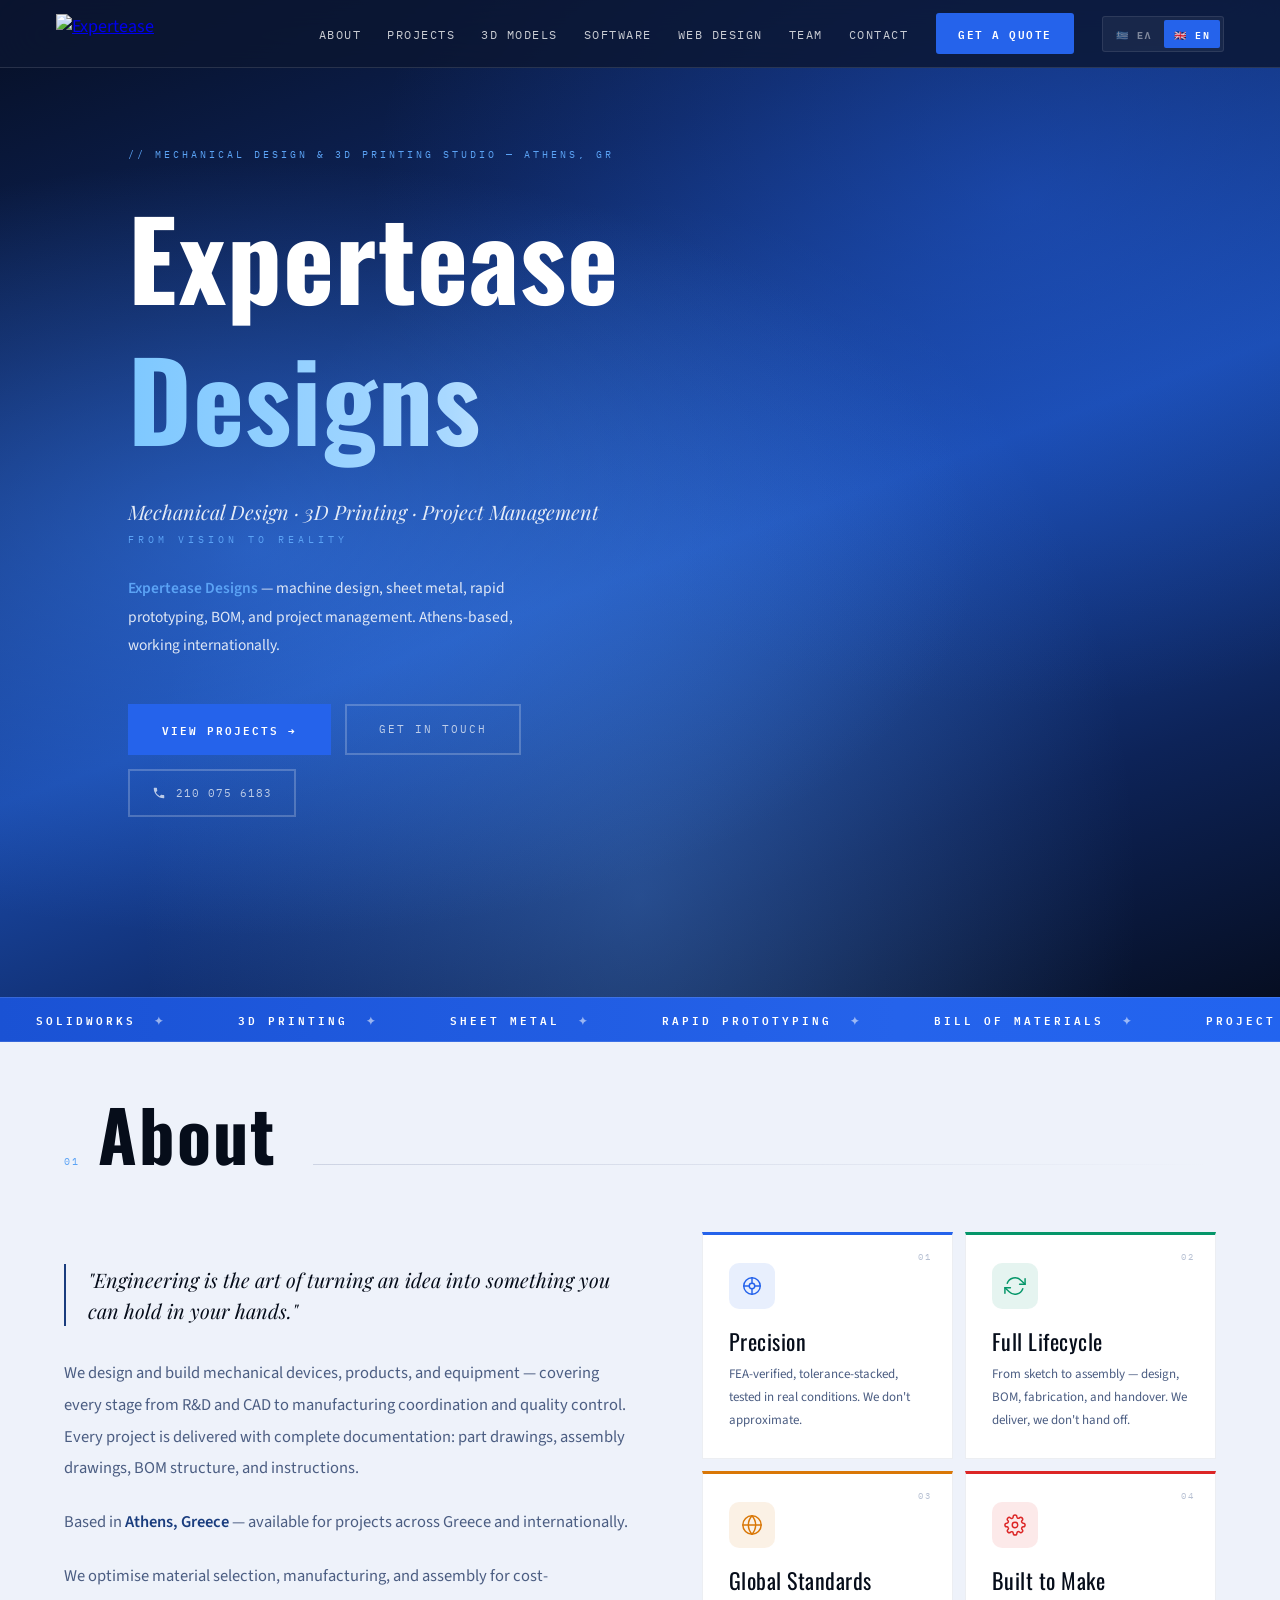
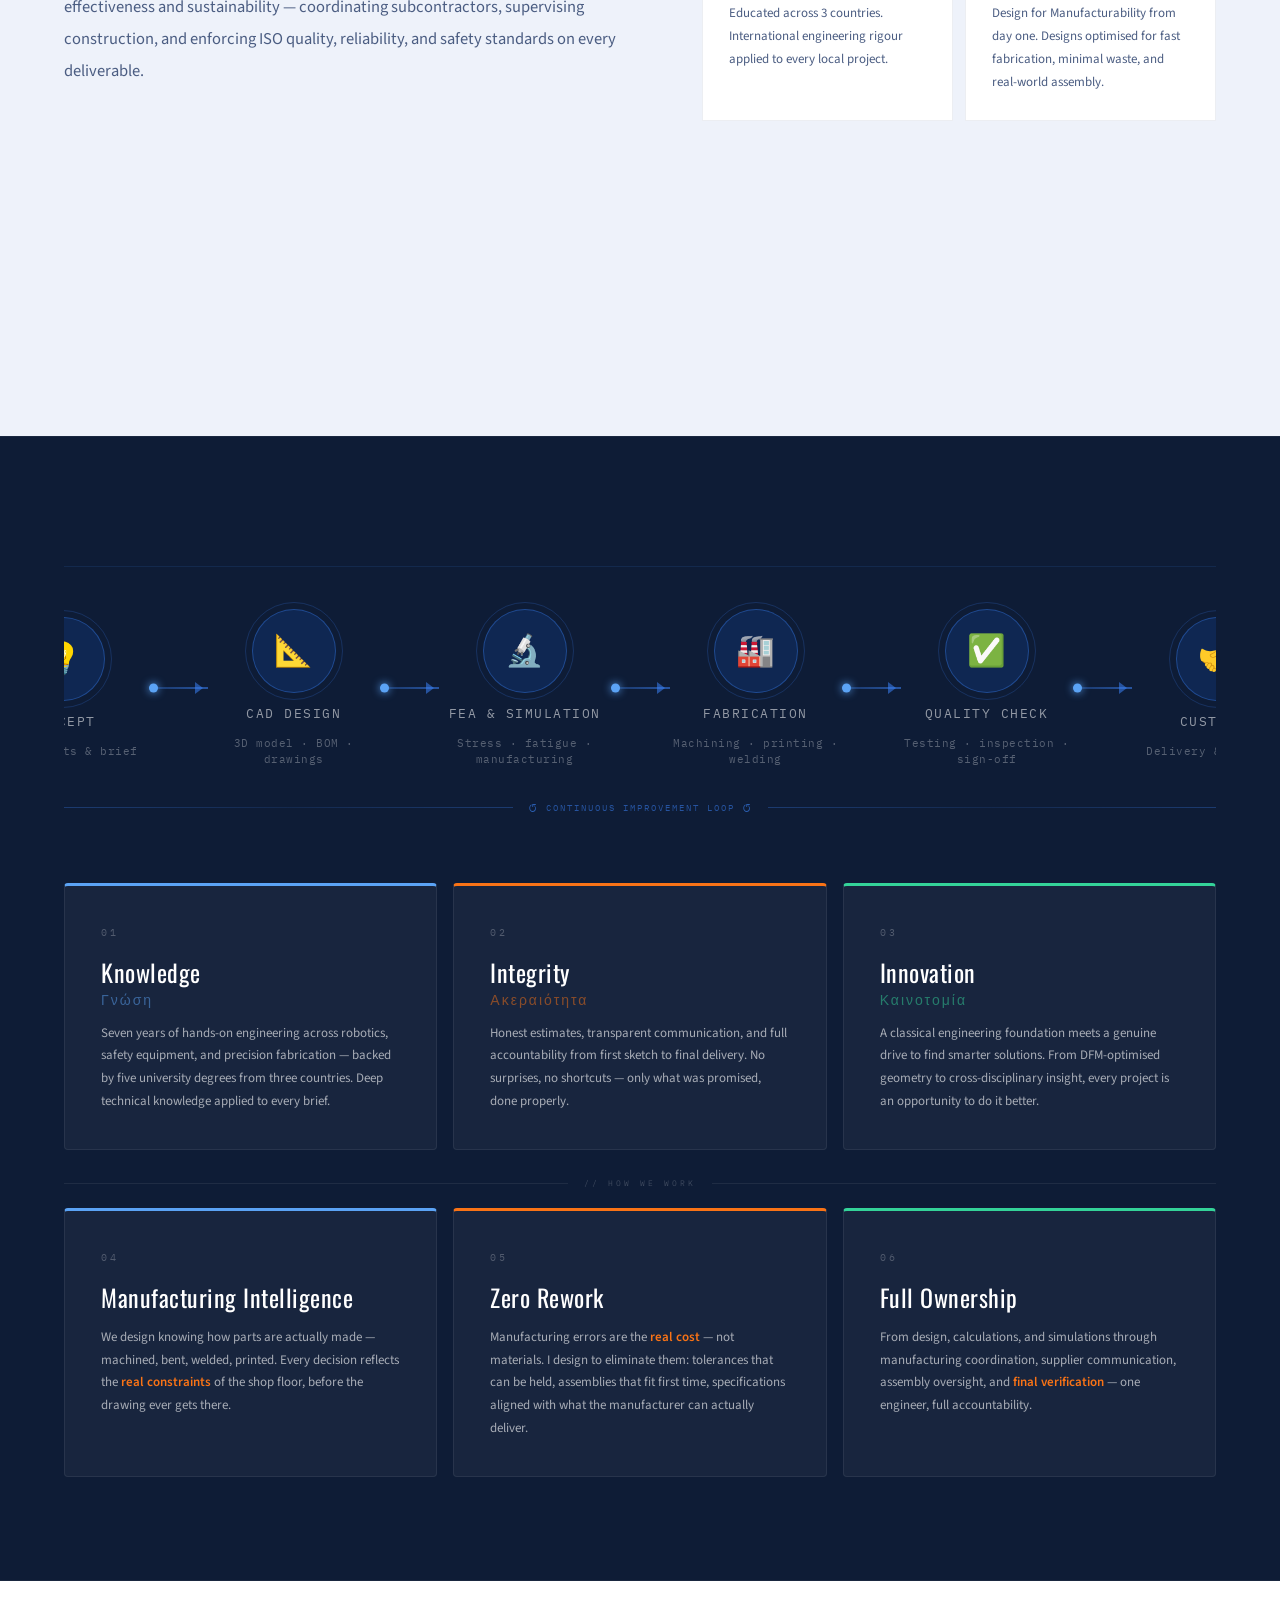
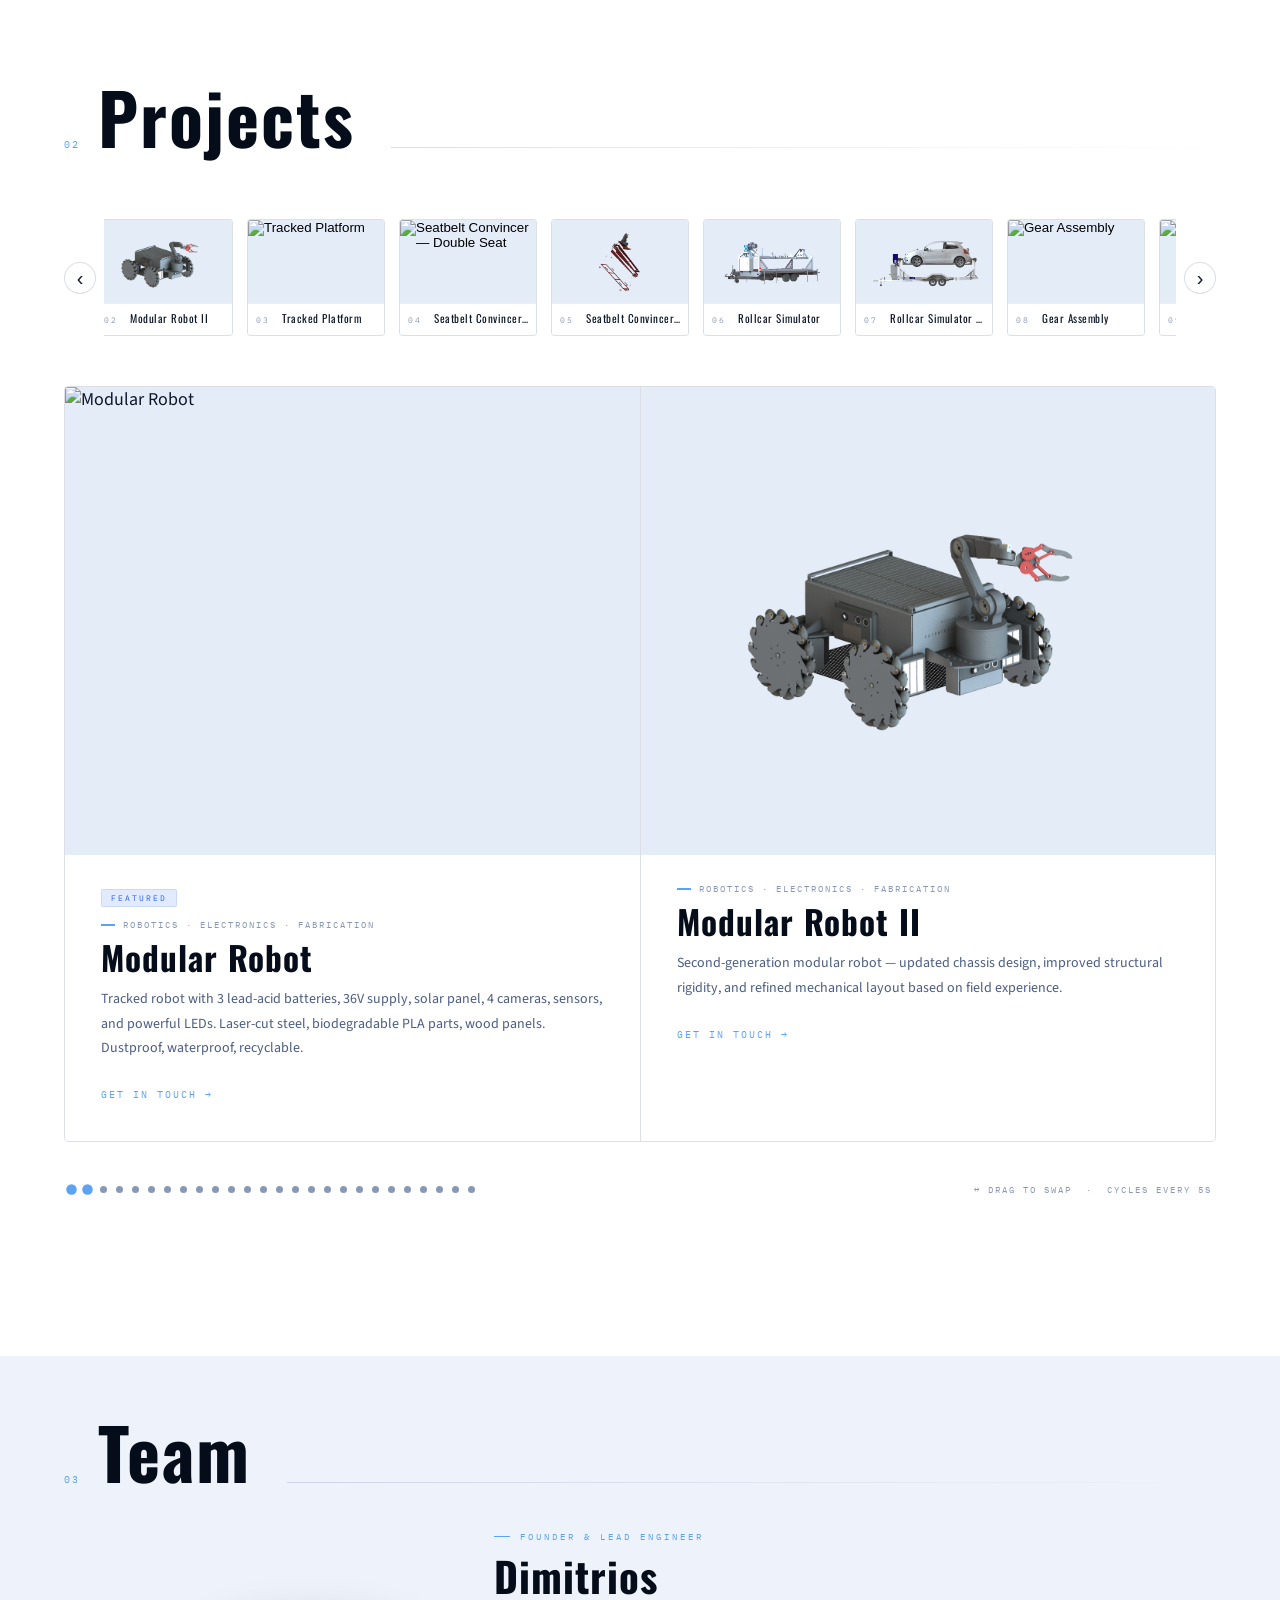
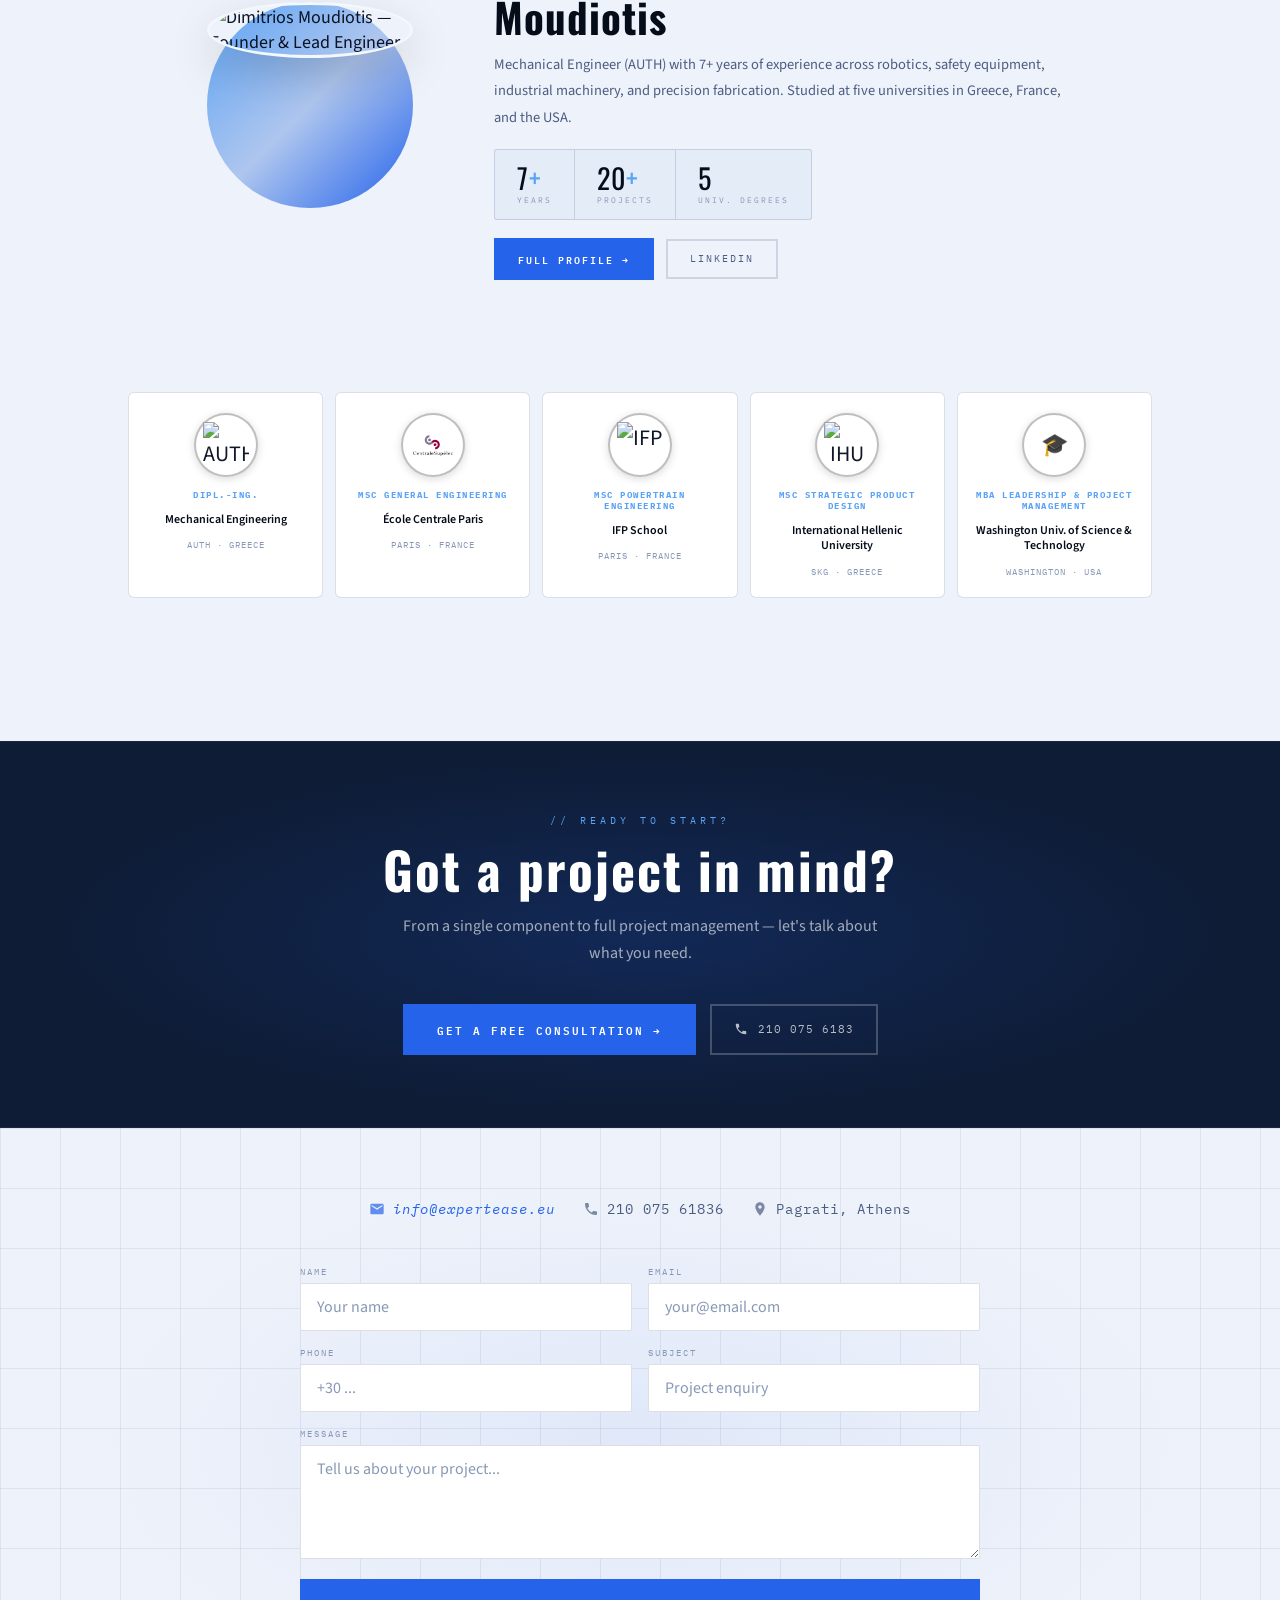
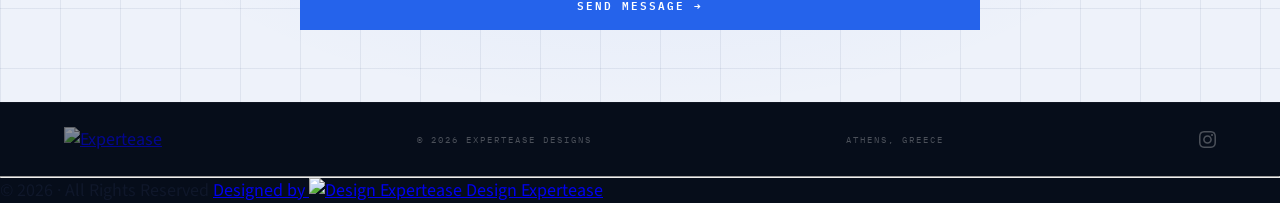
==== commit d952328f: "final teafinalise mobilem" ====
--- a/index.html
+++ b/index.html
@@ -296,6 +296,33 @@
       </div>
     </div>
   </div>
+  <!-- CALIPER ANIMATION -->
+  <div id="caliperWrap">
+    <svg id="caliperSvg" viewBox="0 0 700 120" xmlns="http://www.w3.org/2000/svg" aria-hidden="true">
+      <!-- Fixed left jaw -->
+      <g id="calLeftJaw" stroke="currentColor" fill="none" stroke-linecap="round" stroke-linejoin="round">
+        <rect x="60" y="30" width="28" height="60" rx="2" stroke-width="1.5"/>
+        <line x1="88" y1="55" x2="88" y2="65" stroke-width="3"/>
+        <rect x="88" y="44" width="220" height="32" rx="2" stroke-width="1.2"/>
+        <line x1="88" y1="30" x2="88" y2="44" stroke-width="1.2"/>
+        <line x1="88" y1="90" x2="88" y2="76" stroke-width="1.2"/>
+      </g>
+      <!-- Moving right jaw group -->
+      <g id="calJawGroup" stroke="currentColor" fill="none" stroke-linecap="round" stroke-linejoin="round">
+        <rect x="350" y="30" width="28" height="60" rx="2" stroke-width="1.5"/>
+        <line x1="350" y1="55" x2="350" y2="65" stroke-width="3"/>
+        <line x1="350" y1="30" x2="350" y2="44" stroke-width="1.2"/>
+        <line x1="350" y1="90" x2="350" y2="76" stroke-width="1.2"/>
+      </g>
+      <!-- Dimension line & ticks -->
+      <line id="calDimLine" x1="88" x2="88" y1="104" y2="104" stroke="currentColor" stroke-width="1" opacity="0.5"/>
+      <line x1="88" y1="100" x2="88" y2="108" stroke="currentColor" stroke-width="1.2" opacity="0.5"/>
+      <line id="calDimTickR" x1="88" y1="100" x2="88" y2="108" stroke="currentColor" stroke-width="1.2" opacity="0.5"/>
+      <!-- Measurement label -->
+      <text id="caliperVal" x="88" y="118" text-anchor="middle" font-family="'IBM Plex Mono',monospace" font-size="10" fill="currentColor" opacity="0.6">0.000 m</text>
+    </svg>
+  </div>
+
   <div class="sec-meas" data-sec-meas>
     <div class="sm-inner">
       <span class="sm-arr">◄</span>
--- a/style.css
+++ b/style.css
@@ -246,6 +246,10 @@
   transition: border-color .25s, color .25s, transform .25s;
 }
 .hero-cta-phone { padding: 14px 22px; letter-spacing: 1px; }
+@media (max-width: 960px) {
+  .hero-cta-phone { display: none; }
+  .nav-cta { display: none; }
+}
 .btn-sm { font-size: 10px; padding: 10px 22px; min-height: 40px; }
 .btn-outline:hover { border-color: var(--blue-lt); color: var(--blue-lt); transform: translate(-2px,-2px); }
 
@@ -398,6 +402,21 @@
 .value-title { font-family: var(--font-display); font-size: 22px; letter-spacing: .5px; color: var(--dark); margin-bottom: 10px; line-height: 1.1; }
 .value-text { font-size: 13px; line-height: 1.76; color: var(--muted); }
 
+/* ── CALIPER ANIMATION ───────────────────────────────────────── */
+#caliperWrap {
+  margin: 48px auto 8px;
+  max-width: 700px;
+  width: 100%;
+  color: var(--blue);
+  opacity: 0;
+  transition: opacity .6s ease;
+}
+#caliperWrap.vis { opacity: 1; }
+#caliperSvg { width: 100%; height: auto; display: block; }
+@media (max-width: 640px) {
+  #caliperWrap { margin: 32px auto 4px; }
+}
+
 /* ── PROCESS ─────────────────────────────────────────────────── */
 #process {
   background: var(--navy-mid);
@@ -697,8 +716,8 @@
 #team-index { background: var(--bg2); padding: 60px 64px 52px; }
 .team-index-header { margin-bottom: 44px; }
 .founder-card {
-  display: grid; grid-template-columns: 220px 2fr; gap: 52px; align-items: center;
-  max-width: 1100px; margin: 0 auto;
+  display: grid; grid-template-columns: 220px 1fr; gap: 64px; align-items: center;
+  max-width: 860px; margin: 0 auto;
 }
 .founder-card-photo {
   position: relative; width: 200px; height: 200px; flex-shrink: 0;
@@ -719,8 +738,8 @@
   color: var(--blue-lt); display: flex; align-items: center; gap: 10px;
 }
 .founder-card-label::before { content:''; width:16px; height:1px; background:var(--blue-lt); }
-.founder-card-name { font-family: var(--font-display); font-size: clamp(32px,3vw,48px); color: var(--dark); letter-spacing:1px; line-height:1; white-space: nowrap; }
-.founder-card-bio { font-size:14.5px; line-height:1.82; color: var(--muted); max-width:480px; }
+.founder-card-name { font-family: var(--font-display); font-size: clamp(28px,3.2vw,48px); color: var(--dark); letter-spacing:1px; line-height:1; white-space: nowrap; }
+.founder-card-bio { font-size:14.5px; line-height:1.82; color: var(--muted); }
 .founder-card-stats { display:flex; gap:0; margin-top:4px; }
 .founder-card-stat {
   display:flex; flex-direction:column; gap:3px; padding:14px 22px;
@@ -756,11 +775,12 @@
 #team-index .btn-outline:hover { border-color: var(--blue-lt); color: var(--blue-lt); }
 
 @media (max-width: 860px) {
-  .founder-card { grid-template-columns: 1fr; gap:32px; text-align:center; }
+  .founder-card { grid-template-columns: 1fr; gap:32px; text-align:center; max-width: 480px; }
   .founder-card-photo { margin:0 auto; }
   .founder-card-label { justify-content:center; }
   .founder-card-stats { justify-content:center; }
   .founder-card-actions { justify-content:center; }
+  .founder-card-name { white-space: normal; font-size: clamp(32px,8vw,44px); }
 }
 @media (max-width:640px) {
   #team-index { padding: 48px 16px 40px; }
@@ -2330,7 +2350,10 @@
 
   /* FONT SIZES: section titles & hero — reduce minimums */
   .section-title  { font-size: clamp(30px, 8.5vw, 52px); }
-  .hero-name      { font-size: clamp(42px, 13vw, 70px); }
+  .hero-name      { font-size: clamp(48px, 15vw, 80px); text-align: center; }
+  .hero-title     { text-align: center; }
+  .hero-tagline   { text-align: center; }
+  .hero-cta       { justify-content: center; }
   .process-title  { font-size: clamp(22px, 6vw, 32px); }
   .contact-heading { font-size: clamp(26px, 7.5vw, 40px); }
 
@@ -2434,7 +2457,7 @@
    ══════════════════════════════════════════════════════════════ */
 @media (max-width: 480px) {
   .section-title { font-size: clamp(26px, 8vw, 40px); }
-  .hero-name     { font-size: clamp(36px, 12vw, 56px); }
+  .hero-name     { font-size: clamp(41px, 14vw, 64px); text-align: center; }
 
   /* Footer: hide location text to save space */
   #footer-loc { display: none; }
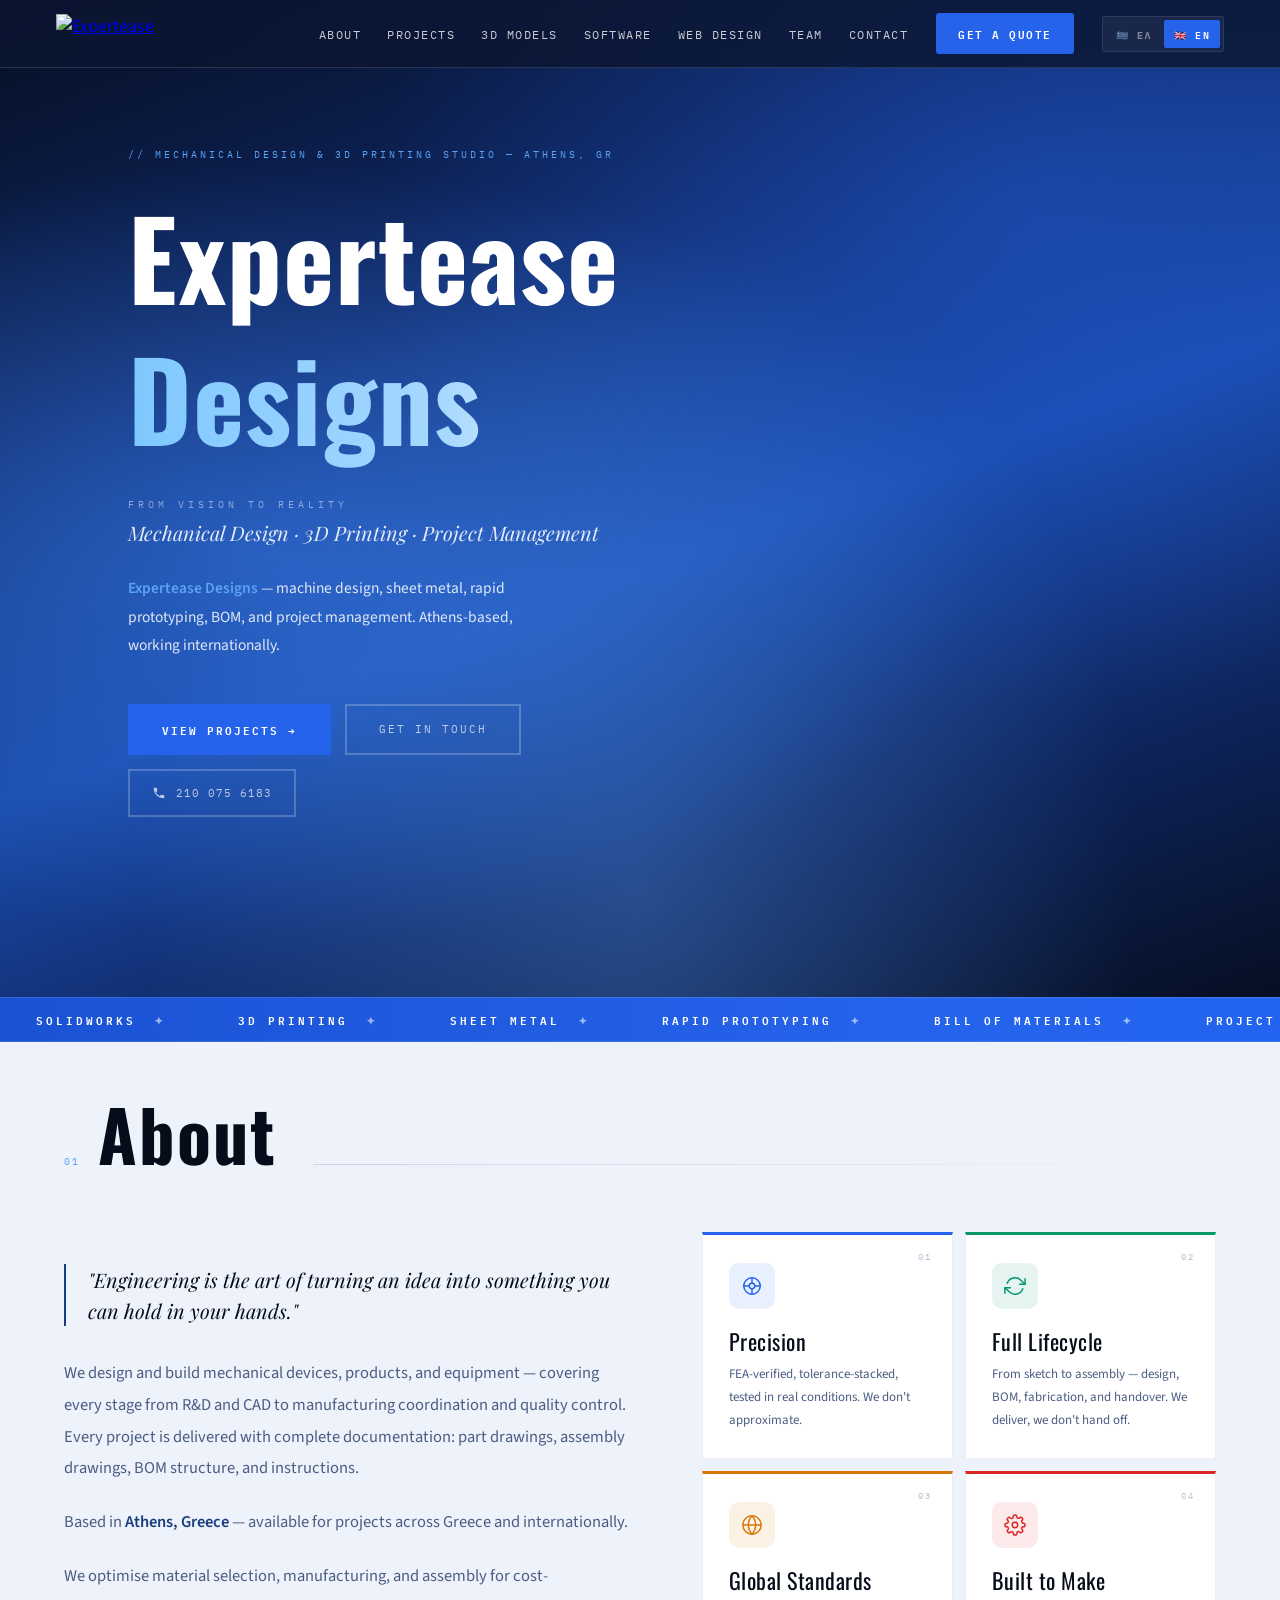
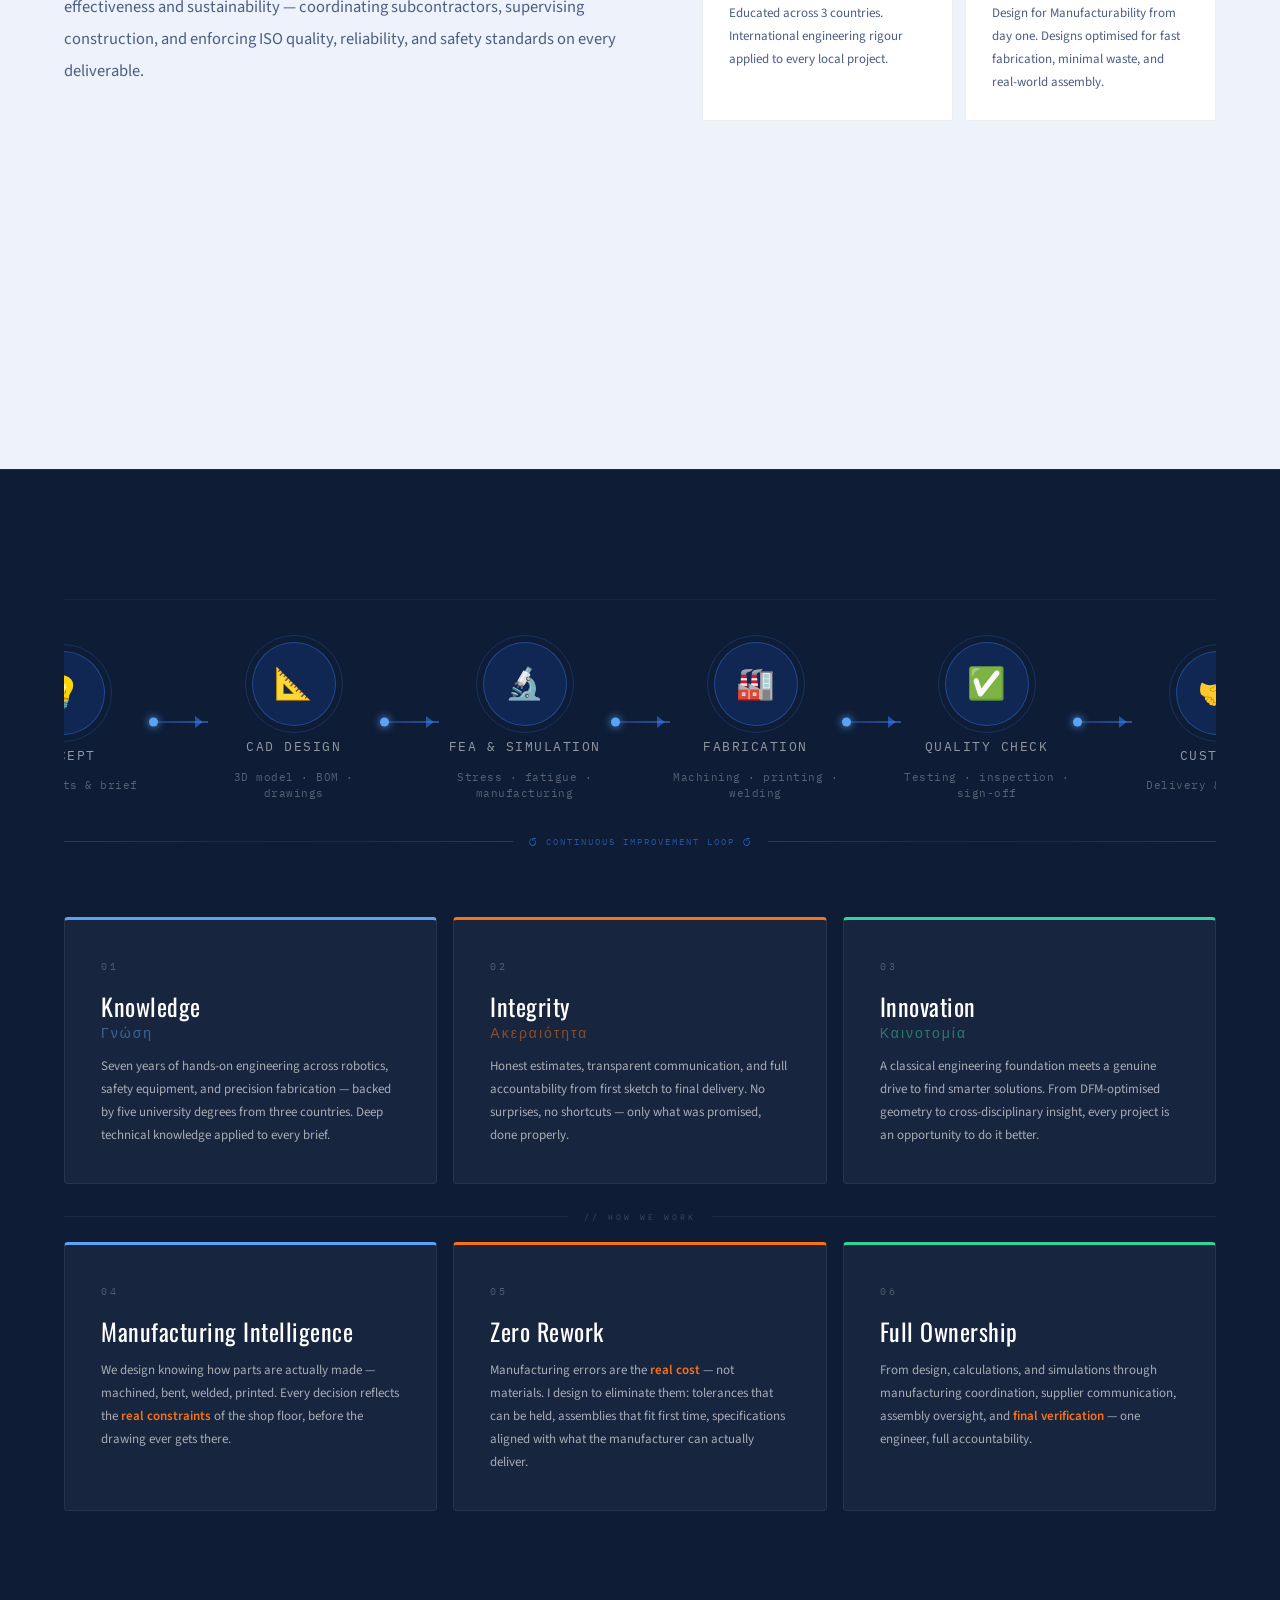
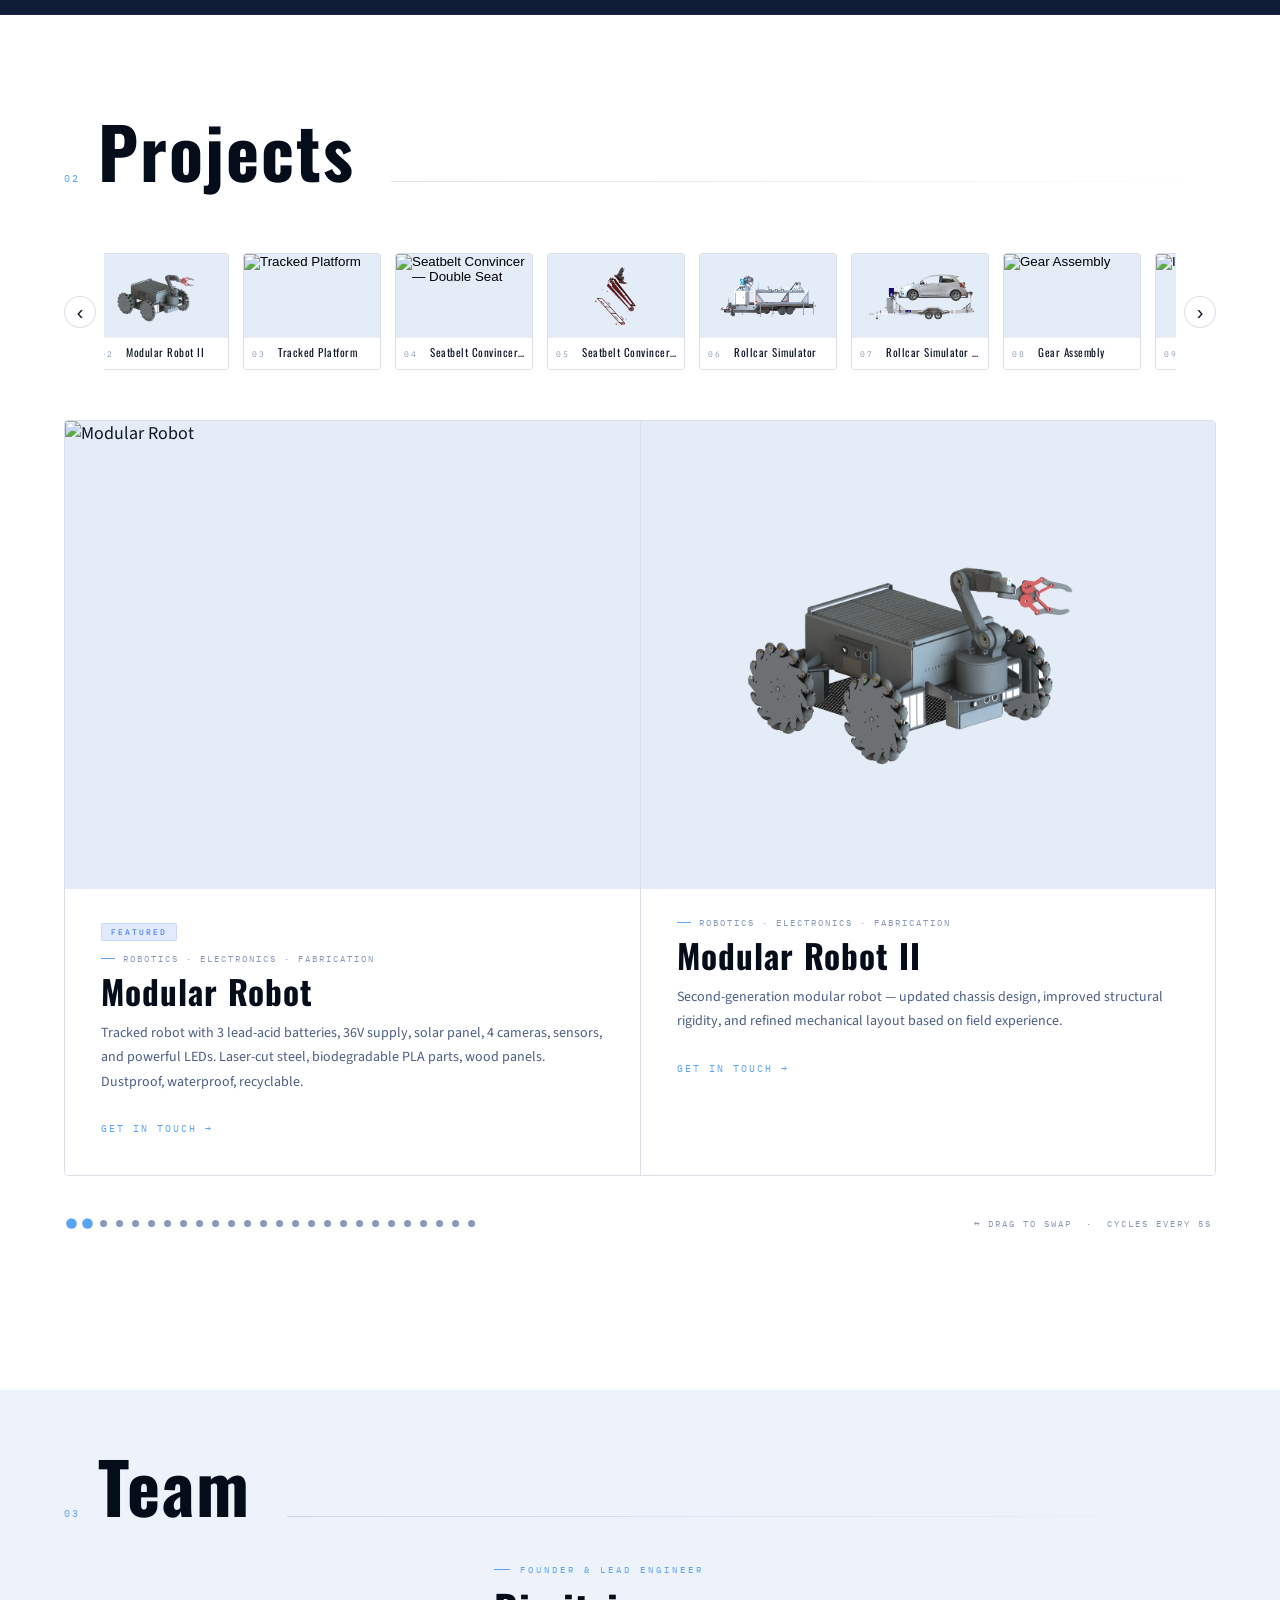
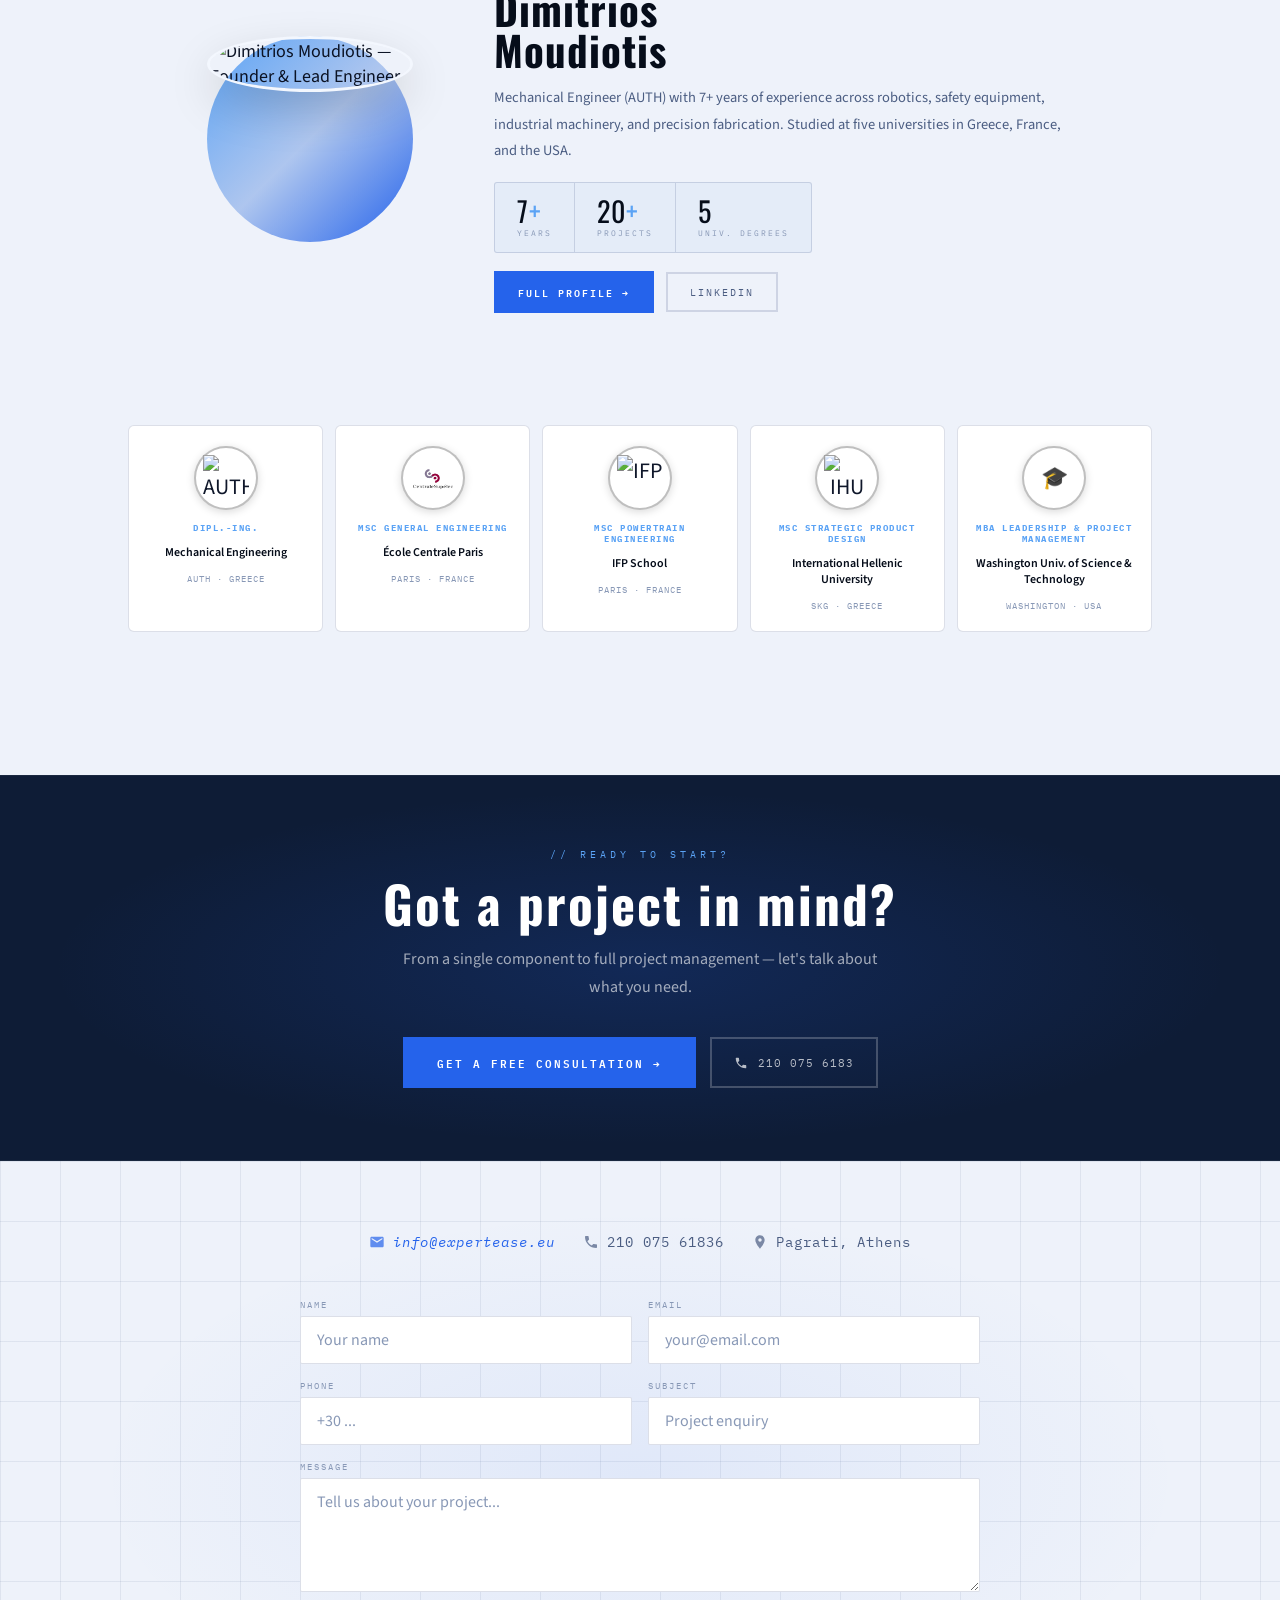
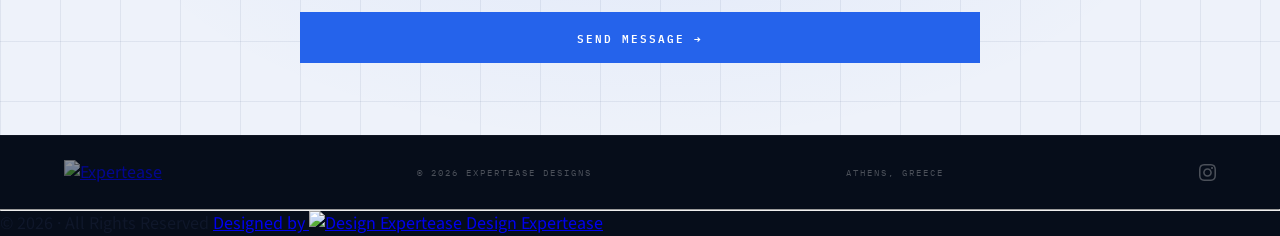
==== commit c3ee4235: "include the websites works." ====
--- a/index.html
+++ b/index.html
@@ -189,8 +189,8 @@
   <div class="hero-left">
     <div class="hero-tag" id="hero-tag">// Mechanical Design &amp; 3D Printing Studio — Athens, GR</div>
     <h1 class="hero-name">Expertease<br><span>Designs</span></h1>
-    <p class="hero-title" id="hero-title">Mechanical Design · 3D Printing · Project Management</p>
     <p class="hero-tagline">from vision to reality</p>
+    <p class="hero-title" id="hero-title">Mechanical Design · 3D Printing</p>
     <p class="hero-desc" id="hero-desc">Precision mechanical design, 3D printing, and full project management — from first sketch to final delivery. Based in Athens, serving clients globally.</p>
     <div class="hero-cta">
       <a href="#projects" class="btn-primary" id="hero-cta-work">View Projects →</a>
@@ -297,29 +297,47 @@
     </div>
   </div>
   <!-- CALIPER ANIMATION -->
-  <div id="caliperWrap">
-    <svg id="caliperSvg" viewBox="0 0 700 120" xmlns="http://www.w3.org/2000/svg" aria-hidden="true">
+  <div id="caliperWrap" aria-hidden="true">
+    <svg id="caliperSvg" viewBox="0 0 480 72" fill="none" xmlns="http://www.w3.org/2000/svg">
+      <!-- Scale beam -->
+      <rect x="88" y="38" width="310" height="4" rx="1" stroke="currentColor" stroke-width="1" fill="rgba(37,99,235,0.07)"/>
+      <!-- Scale ticks: major every 62px ≈ 1m, minor every 15.5px ≈ 0.25m -->
+      <g stroke="currentColor" opacity="0.45">
+        <line x1="103" y1="38" x2="103" y2="44" stroke-width="0.8"/>
+        <line x1="118" y1="38" x2="118" y2="44" stroke-width="0.8"/>
+        <line x1="134" y1="38" x2="134" y2="44" stroke-width="0.8"/>
+        <line x1="150" y1="36" x2="150" y2="46" stroke-width="1.1"/>
+        <line x1="165" y1="38" x2="165" y2="44" stroke-width="0.8"/>
+        <line x1="181" y1="38" x2="181" y2="44" stroke-width="0.8"/>
+        <line x1="196" y1="38" x2="196" y2="44" stroke-width="0.8"/>
+        <line x1="212" y1="36" x2="212" y2="46" stroke-width="1.1"/>
+        <line x1="227" y1="38" x2="227" y2="44" stroke-width="0.8"/>
+        <line x1="243" y1="38" x2="243" y2="44" stroke-width="0.8"/>
+        <line x1="258" y1="38" x2="258" y2="44" stroke-width="0.8"/>
+        <line x1="274" y1="36" x2="274" y2="46" stroke-width="1.1"/>
+        <line x1="289" y1="38" x2="289" y2="44" stroke-width="0.8"/>
+        <line x1="305" y1="38" x2="305" y2="44" stroke-width="0.8"/>
+        <line x1="320" y1="38" x2="320" y2="44" stroke-width="0.8"/>
+        <line x1="336" y1="36" x2="336" y2="46" stroke-width="1.1"/>
+        <line x1="352" y1="38" x2="352" y2="44" stroke-width="0.8"/>
+        <line x1="367" y1="38" x2="367" y2="44" stroke-width="0.8"/>
+        <line x1="383" y1="38" x2="383" y2="44" stroke-width="0.8"/>
+      </g>
       <!-- Fixed left jaw -->
-      <g id="calLeftJaw" stroke="currentColor" fill="none" stroke-linecap="round" stroke-linejoin="round">
-        <rect x="60" y="30" width="28" height="60" rx="2" stroke-width="1.5"/>
-        <line x1="88" y1="55" x2="88" y2="65" stroke-width="3"/>
-        <rect x="88" y="44" width="220" height="32" rx="2" stroke-width="1.2"/>
-        <line x1="88" y1="30" x2="88" y2="44" stroke-width="1.2"/>
-        <line x1="88" y1="90" x2="88" y2="76" stroke-width="1.2"/>
+      <path d="M88 18 L88 60 L70 60 L70 42" stroke="currentColor" stroke-width="1.5" stroke-linejoin="round" fill="rgba(37,99,235,0.06)"/>
+      <!-- Sliding right jaw -->
+      <g id="calJawGroup" style="transform:translateX(-262px)">
+        <path d="M350 18 L350 60 L368 60 L368 42" stroke="currentColor" stroke-width="1.5" stroke-linejoin="round" fill="rgba(37,99,235,0.06)"/>
+        <line x1="350" y1="36" x2="350" y2="54" stroke="currentColor" stroke-width="0.8" opacity="0.5"/>
       </g>
-      <!-- Moving right jaw group -->
-      <g id="calJawGroup" stroke="currentColor" fill="none" stroke-linecap="round" stroke-linejoin="round">
-        <rect x="350" y="30" width="28" height="60" rx="2" stroke-width="1.5"/>
-        <line x1="350" y1="55" x2="350" y2="65" stroke-width="3"/>
-        <line x1="350" y1="30" x2="350" y2="44" stroke-width="1.2"/>
-        <line x1="350" y1="90" x2="350" y2="76" stroke-width="1.2"/>
-      </g>
-      <!-- Dimension line & ticks -->
-      <line id="calDimLine" x1="88" x2="88" y1="104" y2="104" stroke="currentColor" stroke-width="1" opacity="0.5"/>
-      <line x1="88" y1="100" x2="88" y2="108" stroke="currentColor" stroke-width="1.2" opacity="0.5"/>
-      <line id="calDimTickR" x1="88" y1="100" x2="88" y2="108" stroke="currentColor" stroke-width="1.2" opacity="0.5"/>
-      <!-- Measurement label -->
-      <text id="caliperVal" x="88" y="118" text-anchor="middle" font-family="'IBM Plex Mono',monospace" font-size="10" fill="currentColor" opacity="0.6">0.000 m</text>
+      <!-- Dimension line above jaws -->
+      <line x1="86" y1="13" x2="90" y2="20" stroke="currentColor" stroke-width="1.5" opacity="0.7"/>
+      <line id="calDimLine" x1="88" y1="16" x2="88" y2="16" stroke="currentColor" stroke-width="1" opacity="0.55"/>
+      <line id="calDimTickR" x1="86" y1="13" x2="90" y2="20" stroke="currentColor" stroke-width="1.5" opacity="0.7"/>
+      <!-- Value label -->
+      <text id="caliperVal" x="88" y="10" text-anchor="middle"
+            font-family="'IBM Plex Mono',monospace" font-size="12"
+            letter-spacing="2.5" fill="currentColor" opacity="0.85">0.000 m</text>
     </svg>
   </div>
 
--- a/style.css
+++ b/style.css
@@ -211,7 +211,7 @@
 .hero-tagline {
   font-family: var(--font-mono); font-size: 10px;
   letter-spacing: 4px; text-transform: uppercase;
-  color: var(--blue-lt); margin-top: 8px;
+  color: rgba(230, 235, 255, 0.55); margin-top: 8px;
   opacity: 0; animation: fadeUp .8s .5s forwards;
 }
 .hero-desc {
@@ -405,8 +405,8 @@
 /* ── CALIPER ANIMATION ───────────────────────────────────────── */
 #caliperWrap {
   margin: 48px auto 8px;
-  max-width: 700px;
-  width: 100%;
+  width: 80vw;
+  max-width: 80vw;
   color: var(--blue);
   opacity: 0;
   transition: opacity .6s ease;
@@ -414,7 +414,8 @@
 #caliperWrap.vis { opacity: 1; }
 #caliperSvg { width: 100%; height: auto; display: block; }
 @media (max-width: 640px) {
-  #caliperWrap { margin: 32px auto 4px; }
+  #caliperWrap { margin: 32px auto 4px; width: 92vw; max-width: 92vw; }
+  #caliperSvg { height: auto; max-height: 44px; }
 }
 
 /* ── PROCESS ─────────────────────────────────────────────────── */
@@ -2111,6 +2112,177 @@
 .wd-compare-col--bad  .wd-compare-list li::before { content: '✕'; color: rgba(255,100,100,.55); }
 .wd-compare-col--good .wd-compare-list li::before { content: '✓'; color: var(--blue-lt); }
 
+/* ── OUR WORK — portfolio showcase ─────────────────────────── */
+.wd-work {
+  background: var(--navy);
+  padding: 100px 56px;
+  border-top: 1px solid rgba(201,168,108,.12);
+  position: relative;
+  overflow: hidden;
+}
+/* subtle gold rule at top */
+.wd-work::before {
+  content: '';
+  position: absolute; top: 0; left: 56px; right: 56px; height: 1px;
+  background: linear-gradient(90deg, transparent, rgba(201,168,108,.35), transparent);
+}
+.wd-work-inner {
+  max-width: 1160px; margin: 0 auto;
+  display: flex; flex-direction: column; gap: 80px;
+}
+.wd-work-header { text-align: center; }
+.wd-work-label {
+  font-family: var(--font-mono); font-size: 10px; letter-spacing: 4px;
+  text-transform: uppercase; color: var(--gold); margin-bottom: 18px;
+}
+.wd-work-title {
+  font-family: var(--font-display);
+  font-size: clamp(36px, 5vw, 60px);
+  color: #fff; letter-spacing: .5px; line-height: .95; margin-bottom: 18px;
+}
+.wd-work-sub {
+  font-size: 14px; color: rgba(255,255,255,.38); line-height: 1.7; max-width: 540px; margin: 0 auto;
+}
+
+/* Project card */
+.wd-project-card {
+  display: grid;
+  grid-template-columns: 1fr 1fr;
+  gap: 64px;
+  align-items: center;
+  position: relative;
+}
+/* reversed layout for even cards */
+.wd-project-card--rev .wd-proj-preview { order: 2; }
+.wd-project-card--rev .wd-proj-info    { order: 1; }
+
+/* thin gold separator between cards */
+.wd-project-card + .wd-project-card::before {
+  content: '';
+  position: absolute; top: -40px; left: 0; right: 0; height: 1px;
+  background: linear-gradient(90deg, transparent, rgba(201,168,108,.15), transparent);
+}
+
+/* browser mock */
+.wd-proj-browser {
+  background: #0a1428;
+  border-radius: 10px;
+  overflow: hidden;
+  border: 1px solid rgba(201,168,108,.18);
+  box-shadow:
+    0 4px 24px rgba(0,0,0,.5),
+    0 0 0 1px rgba(255,255,255,.03),
+    inset 0 1px 0 rgba(255,255,255,.06);
+  transition: box-shadow .3s ease, transform .3s ease;
+}
+.wd-project-card:hover .wd-proj-browser {
+  box-shadow:
+    0 16px 56px rgba(0,0,0,.65),
+    0 0 0 1px rgba(201,168,108,.25),
+    inset 0 1px 0 rgba(255,255,255,.06);
+  transform: translateY(-4px);
+}
+.wd-proj-bar {
+  height: 34px;
+  background: linear-gradient(180deg, #131f3a 0%, #0e1928 100%);
+  display: flex; align-items: center; gap: 6px; padding: 0 14px;
+  border-bottom: 1px solid rgba(255,255,255,.06);
+  flex-shrink: 0;
+}
+.wd-proj-dot {
+  width: 10px; height: 10px; border-radius: 50%; flex-shrink: 0;
+}
+.wd-proj-url {
+  font-family: var(--font-mono); font-size: 9px;
+  color: rgba(255,255,255,.22); letter-spacing: .5px;
+  margin-left: 8px; overflow: hidden; text-overflow: ellipsis; white-space: nowrap;
+  flex: 1;
+}
+.wd-proj-frame-wrap {
+  position: relative;
+  padding-bottom: 62.5%; /* 16:10 ratio */
+  overflow: hidden;
+}
+.wd-proj-frame-wrap iframe {
+  position: absolute; top: 0; left: 0;
+  width: 200%; height: 200%;
+  transform: scale(.5); transform-origin: top left;
+  border: none; pointer-events: none;
+  display: block;
+}
+/* subtle dark vignette at bottom so iframe fades out gracefully */
+.wd-proj-frame-overlay {
+  position: absolute; inset: 0;
+  background: linear-gradient(to bottom, transparent 50%, rgba(8,14,28,.72) 100%);
+  pointer-events: none;
+}
+
+/* info panel */
+.wd-proj-info {
+  display: flex; flex-direction: column; gap: 16px;
+}
+.wd-proj-num {
+  font-family: var(--font-mono); font-size: 10px; letter-spacing: 3px;
+  color: var(--gold); opacity: .6;
+}
+.wd-proj-name {
+  font-family: var(--font-display);
+  font-size: clamp(26px, 3vw, 38px);
+  color: #fff; letter-spacing: .5px; line-height: 1.05;
+}
+.wd-proj-role {
+  font-family: var(--font-mono); font-size: 10px; letter-spacing: 2px;
+  text-transform: uppercase; color: var(--gold); opacity: .75;
+}
+.wd-proj-desc {
+  font-size: 14px; line-height: 1.82; color: rgba(255,255,255,.42);
+}
+.wd-proj-tags {
+  list-style: none; display: flex; flex-wrap: wrap; gap: 8px; margin: 0; padding: 0;
+}
+.wd-proj-tags li {
+  font-family: var(--font-mono); font-size: 9px; letter-spacing: 1.5px;
+  text-transform: uppercase;
+  color: rgba(201,168,108,.65);
+  border: 1px solid rgba(201,168,108,.2);
+  border-radius: 3px; padding: 4px 9px;
+}
+.wd-proj-link {
+  display: inline-flex; align-items: center; gap: 8px;
+  font-family: var(--font-mono); font-size: 11px; letter-spacing: 2px;
+  text-transform: uppercase;
+  color: var(--gold);
+  text-decoration: none;
+  border-bottom: 1px solid rgba(201,168,108,.3);
+  padding-bottom: 3px;
+  width: fit-content;
+  transition: color .2s, border-color .2s, gap .2s;
+}
+.wd-proj-link:hover { color: #e8c97d; border-color: rgba(232,201,125,.6); gap: 12px; }
+.wd-proj-arrow { transition: transform .2s; }
+.wd-proj-link:hover .wd-proj-arrow { transform: translateX(3px); }
+
+/* responsive */
+@media (max-width: 1024px) {
+  .wd-work { padding: 80px 40px; }
+  .wd-project-card { gap: 40px; }
+}
+@media (max-width: 820px) {
+  .wd-work { padding: 72px 24px; }
+  .wd-work-inner { gap: 60px; }
+  .wd-project-card {
+    grid-template-columns: 1fr;
+    gap: 32px;
+  }
+  .wd-project-card--rev .wd-proj-preview,
+  .wd-project-card--rev .wd-proj-info { order: unset; }
+}
+@media (max-width: 480px) {
+  .wd-work { padding: 56px 20px; }
+  .wd-work-inner { gap: 48px; }
+  .wd-proj-tags li { font-size: 8px; }
+}
+
 /* CTA Section */
 .wd-cta {
   background: var(--bg2);
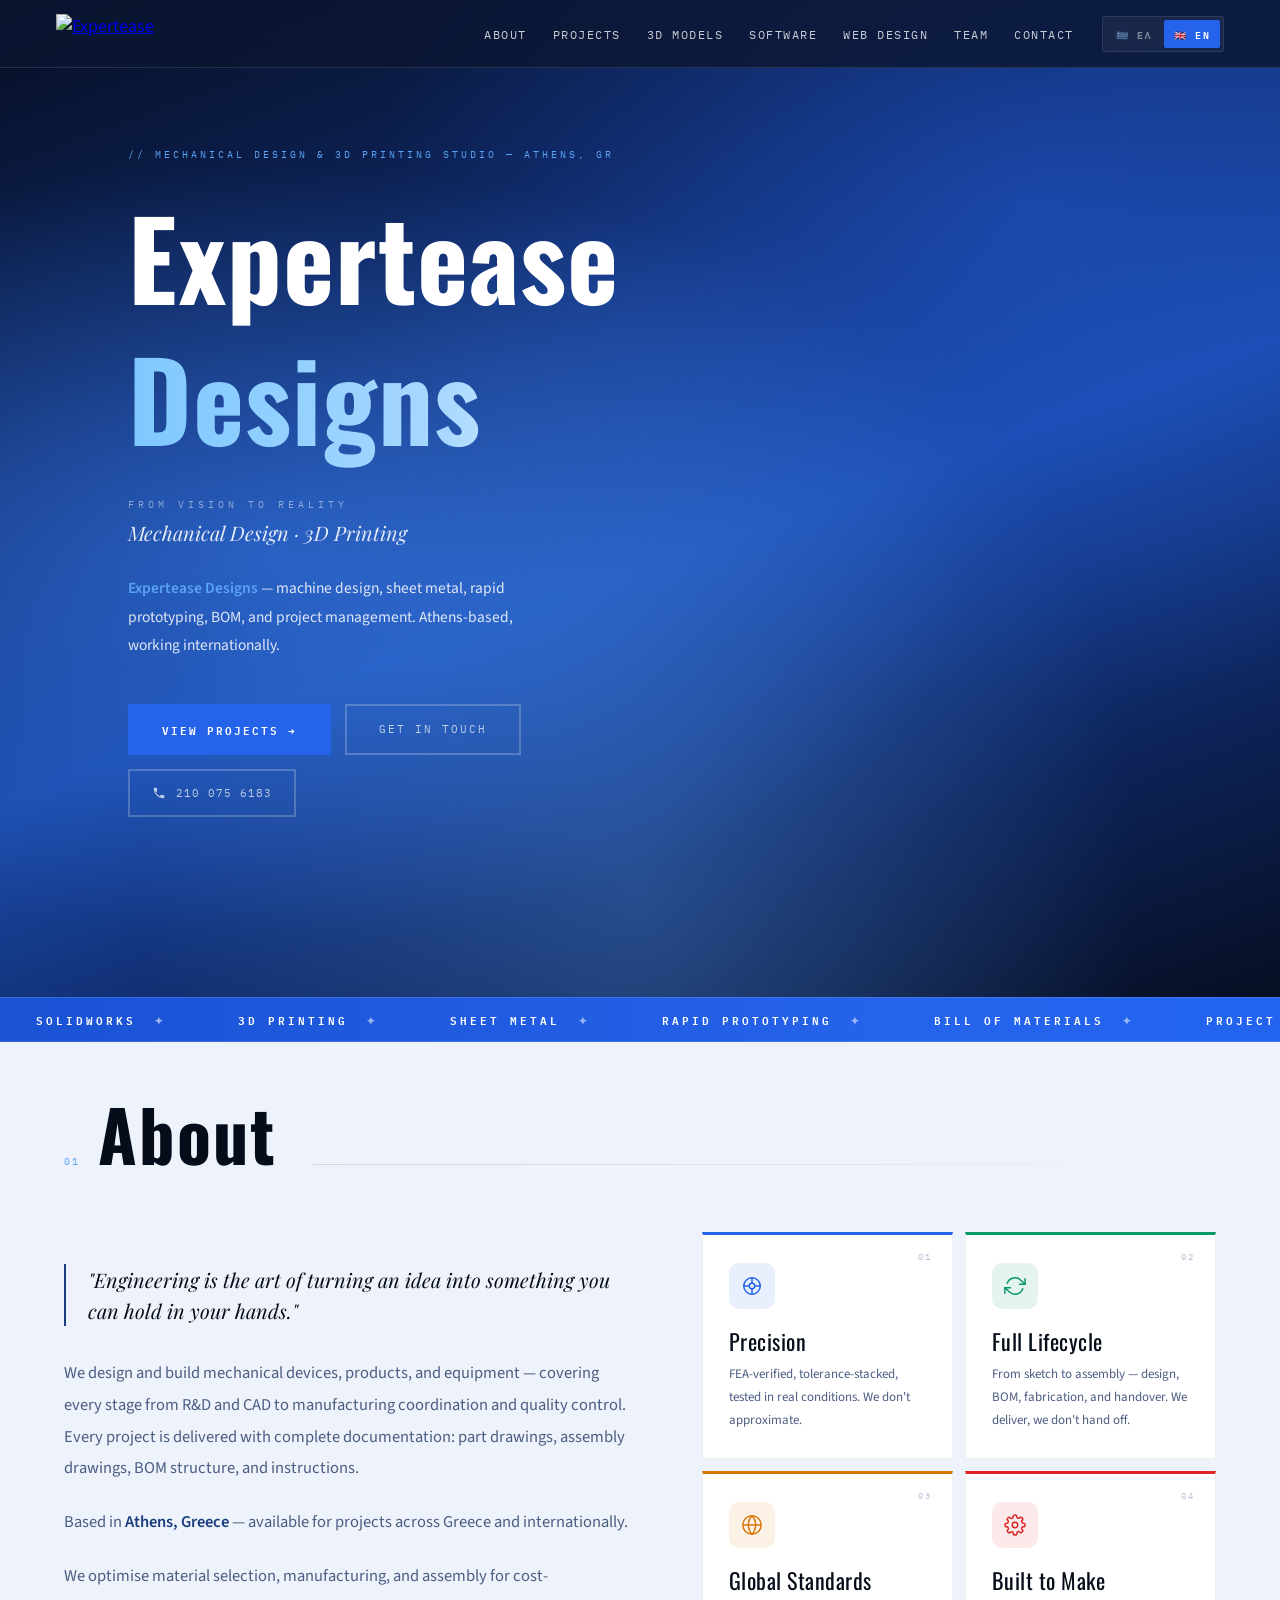
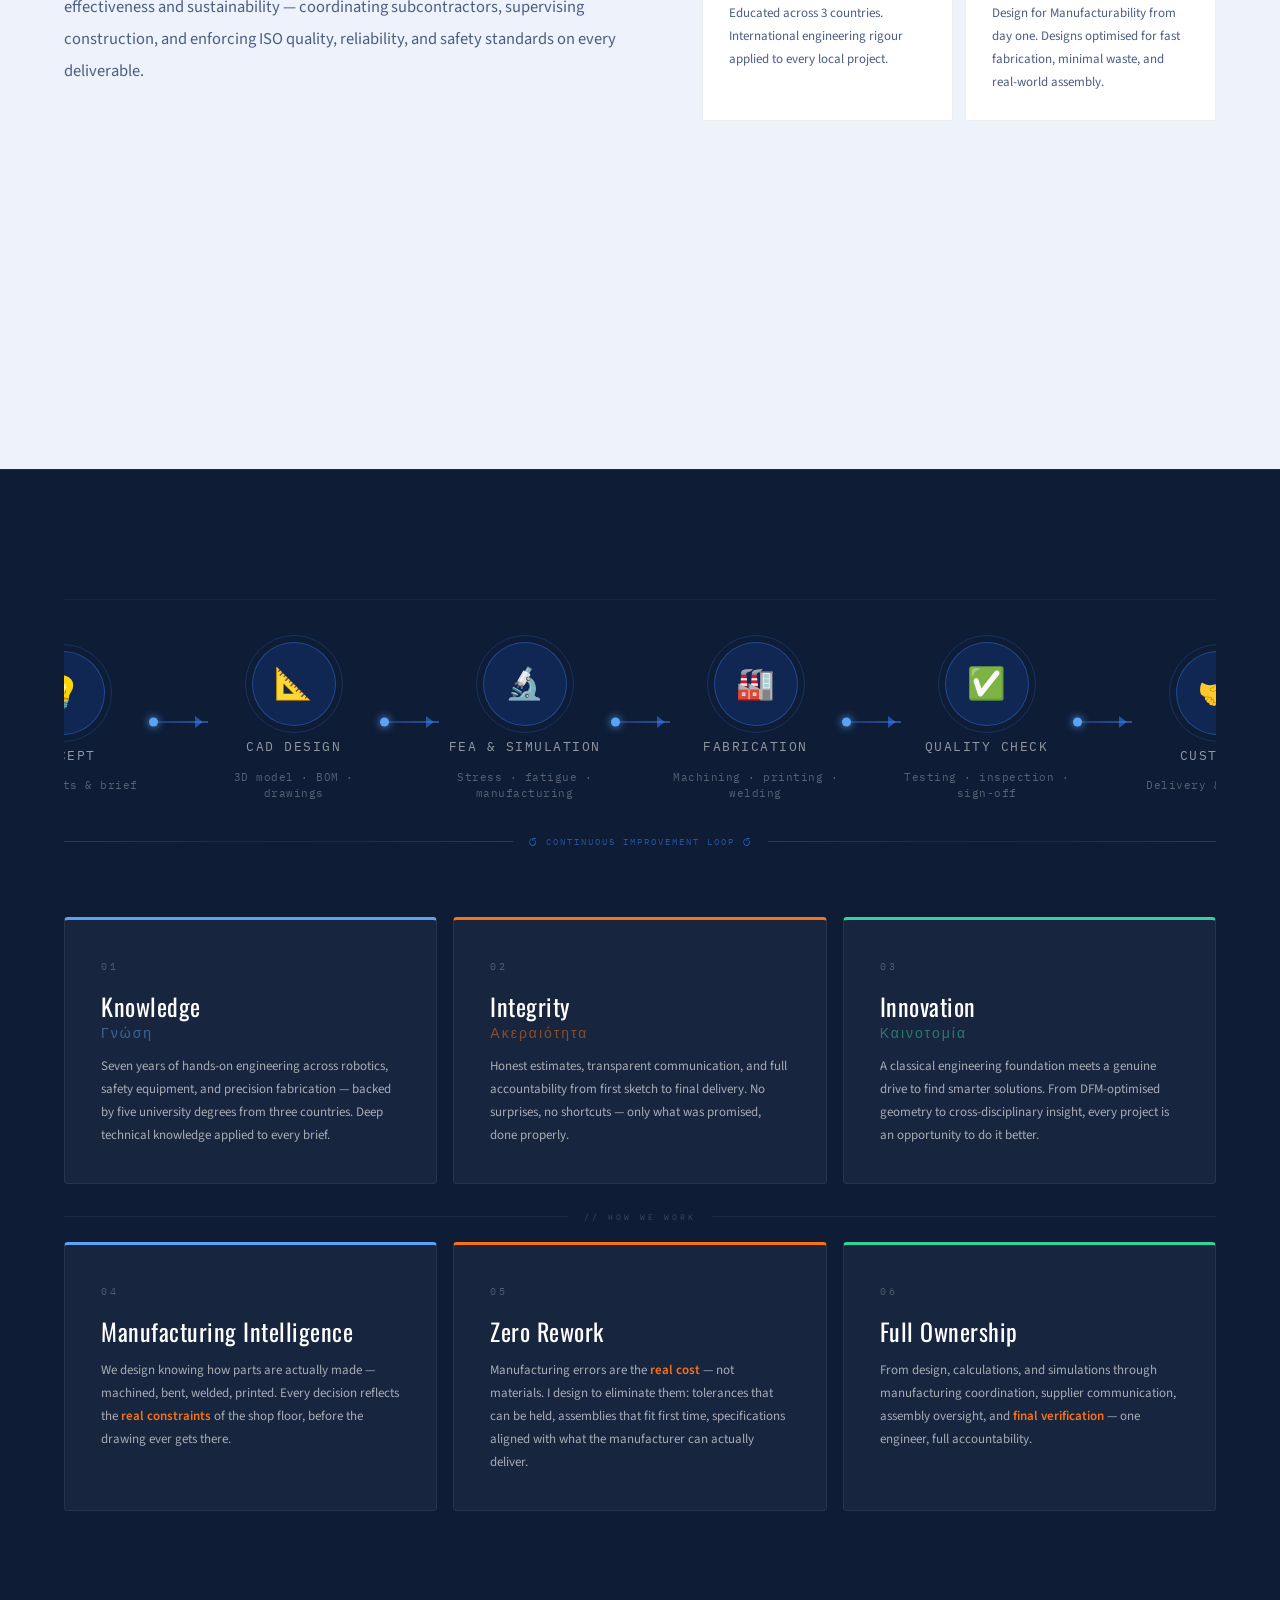
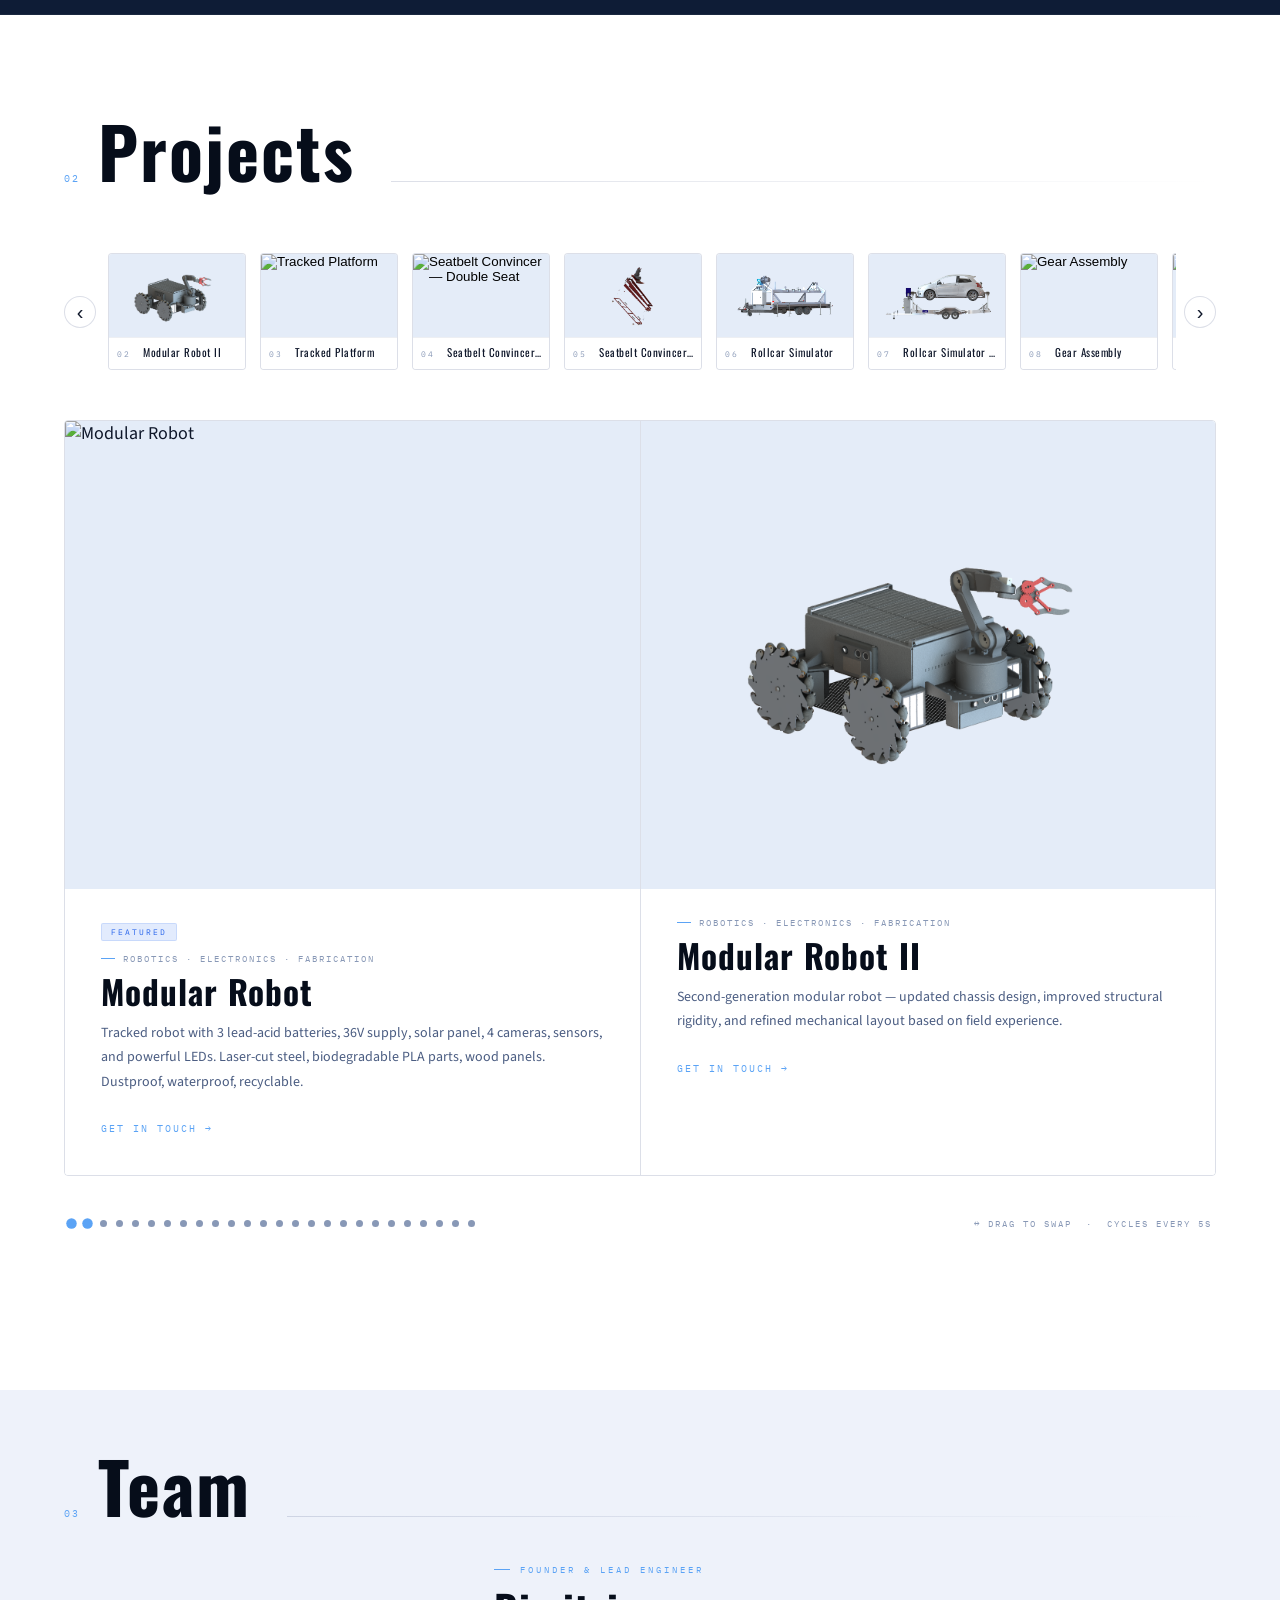
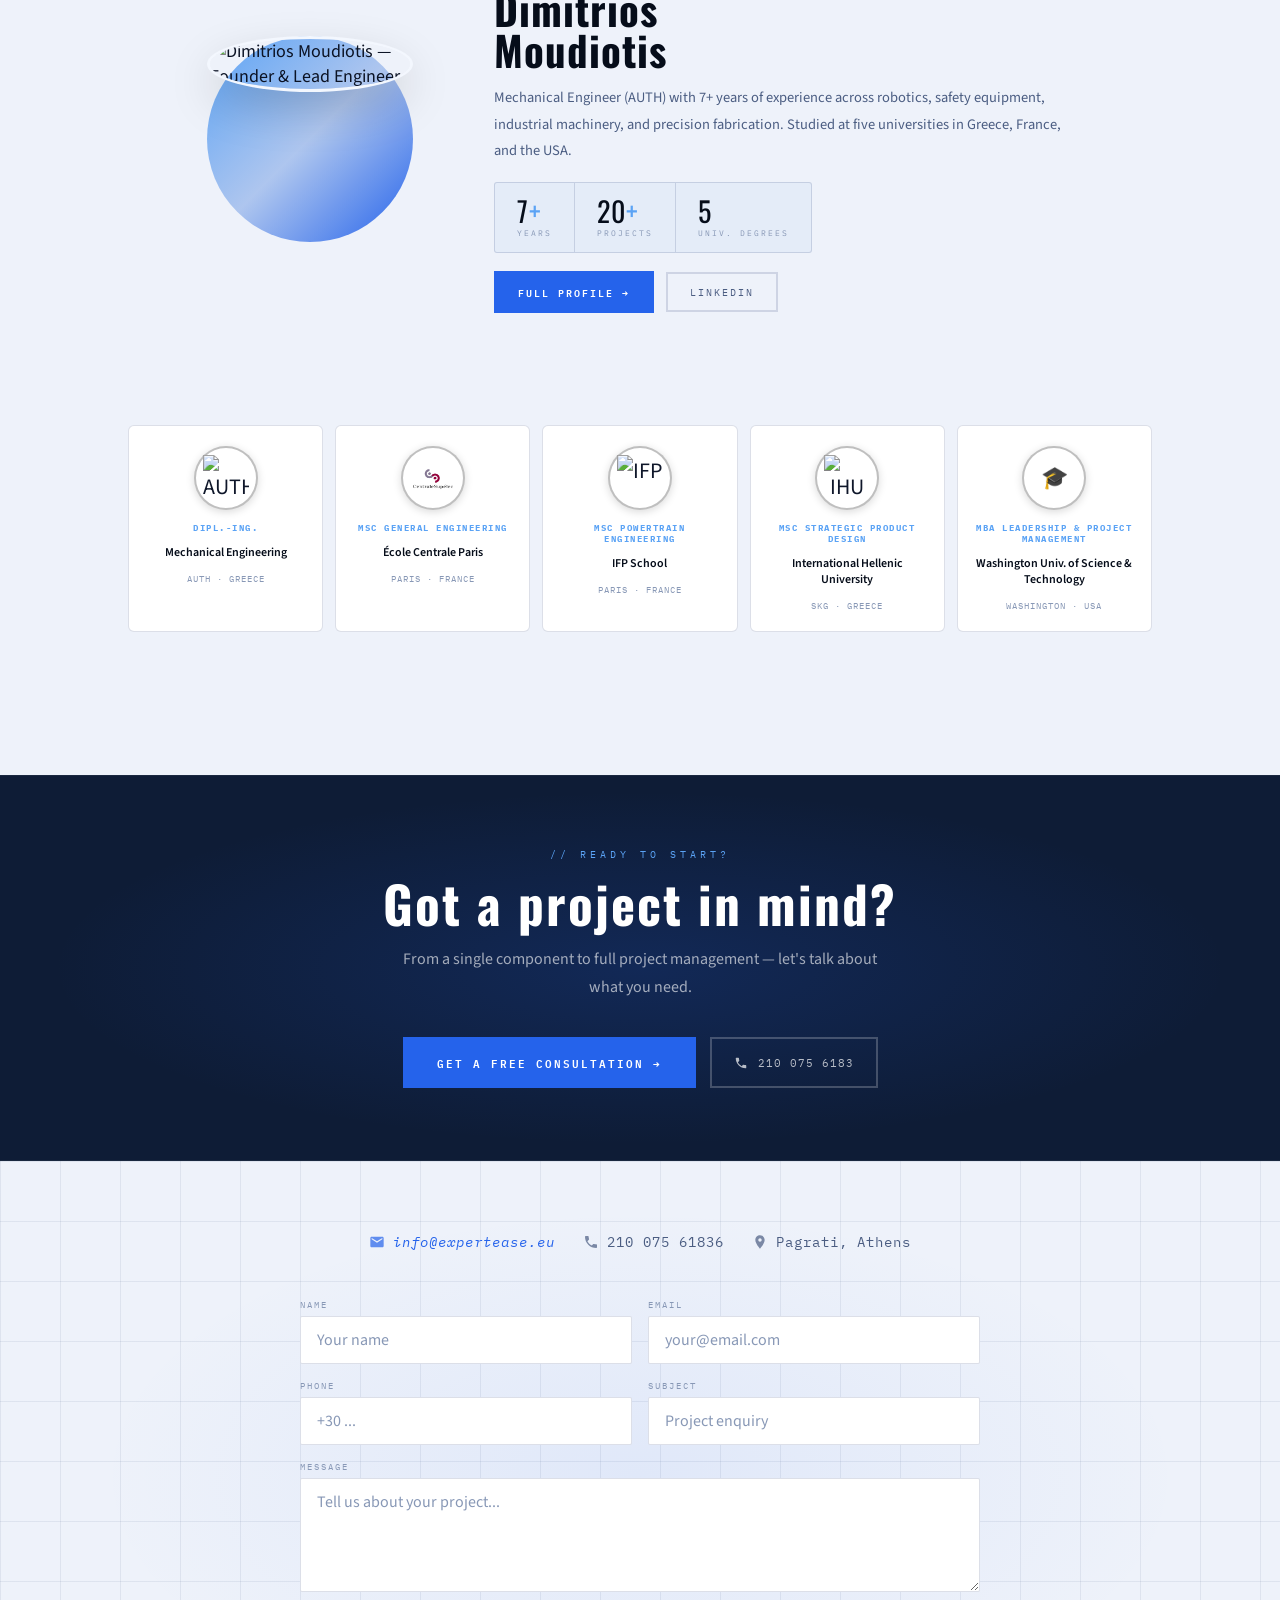
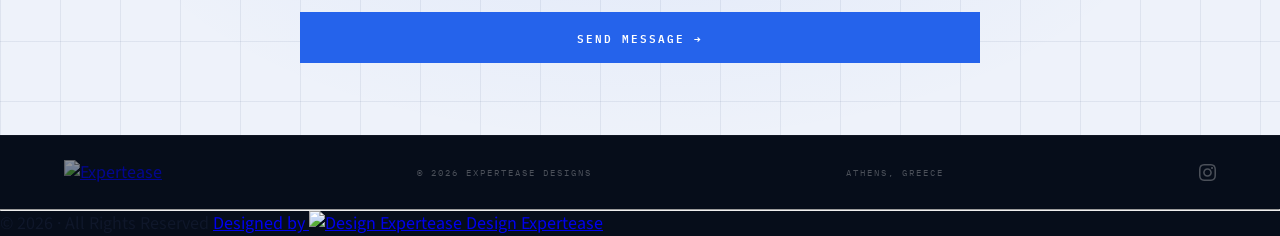
==== commit 44dd41c2: "caliper" ====
--- a/index.html
+++ b/index.html
@@ -159,7 +159,6 @@
       <li><a href="#team-index"    id="nav-experience">Team</a></li>
       <li><a href="contact.html"  id="nav-contact">Contact</a></li>
     </ul>
-    <a href="contact.html" class="nav-cta">Get a Quote</a>
     <div class="lang-toggle">
       <button class="lang-btn"        data-lang="el">🇬🇷 ΕΛ</button>
       <button class="lang-btn active" data-lang="en">🇬🇧 EN</button>
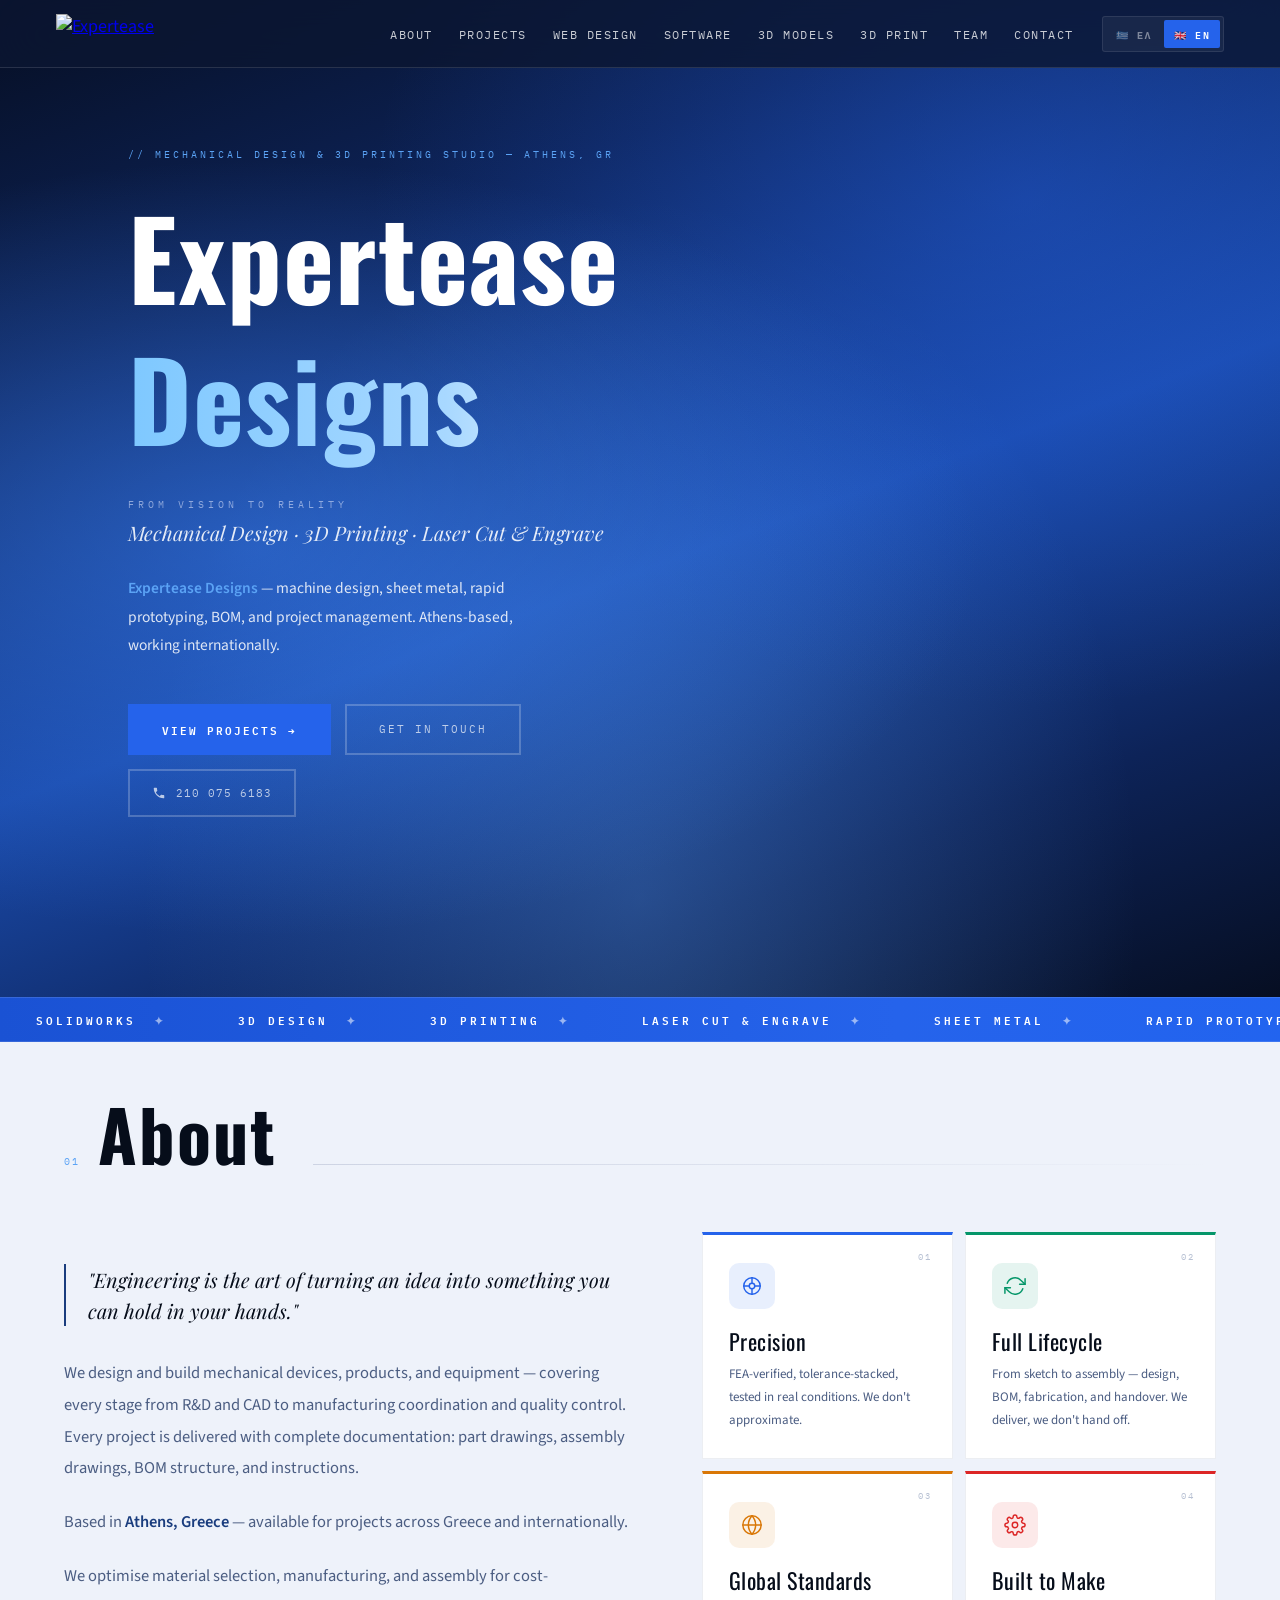
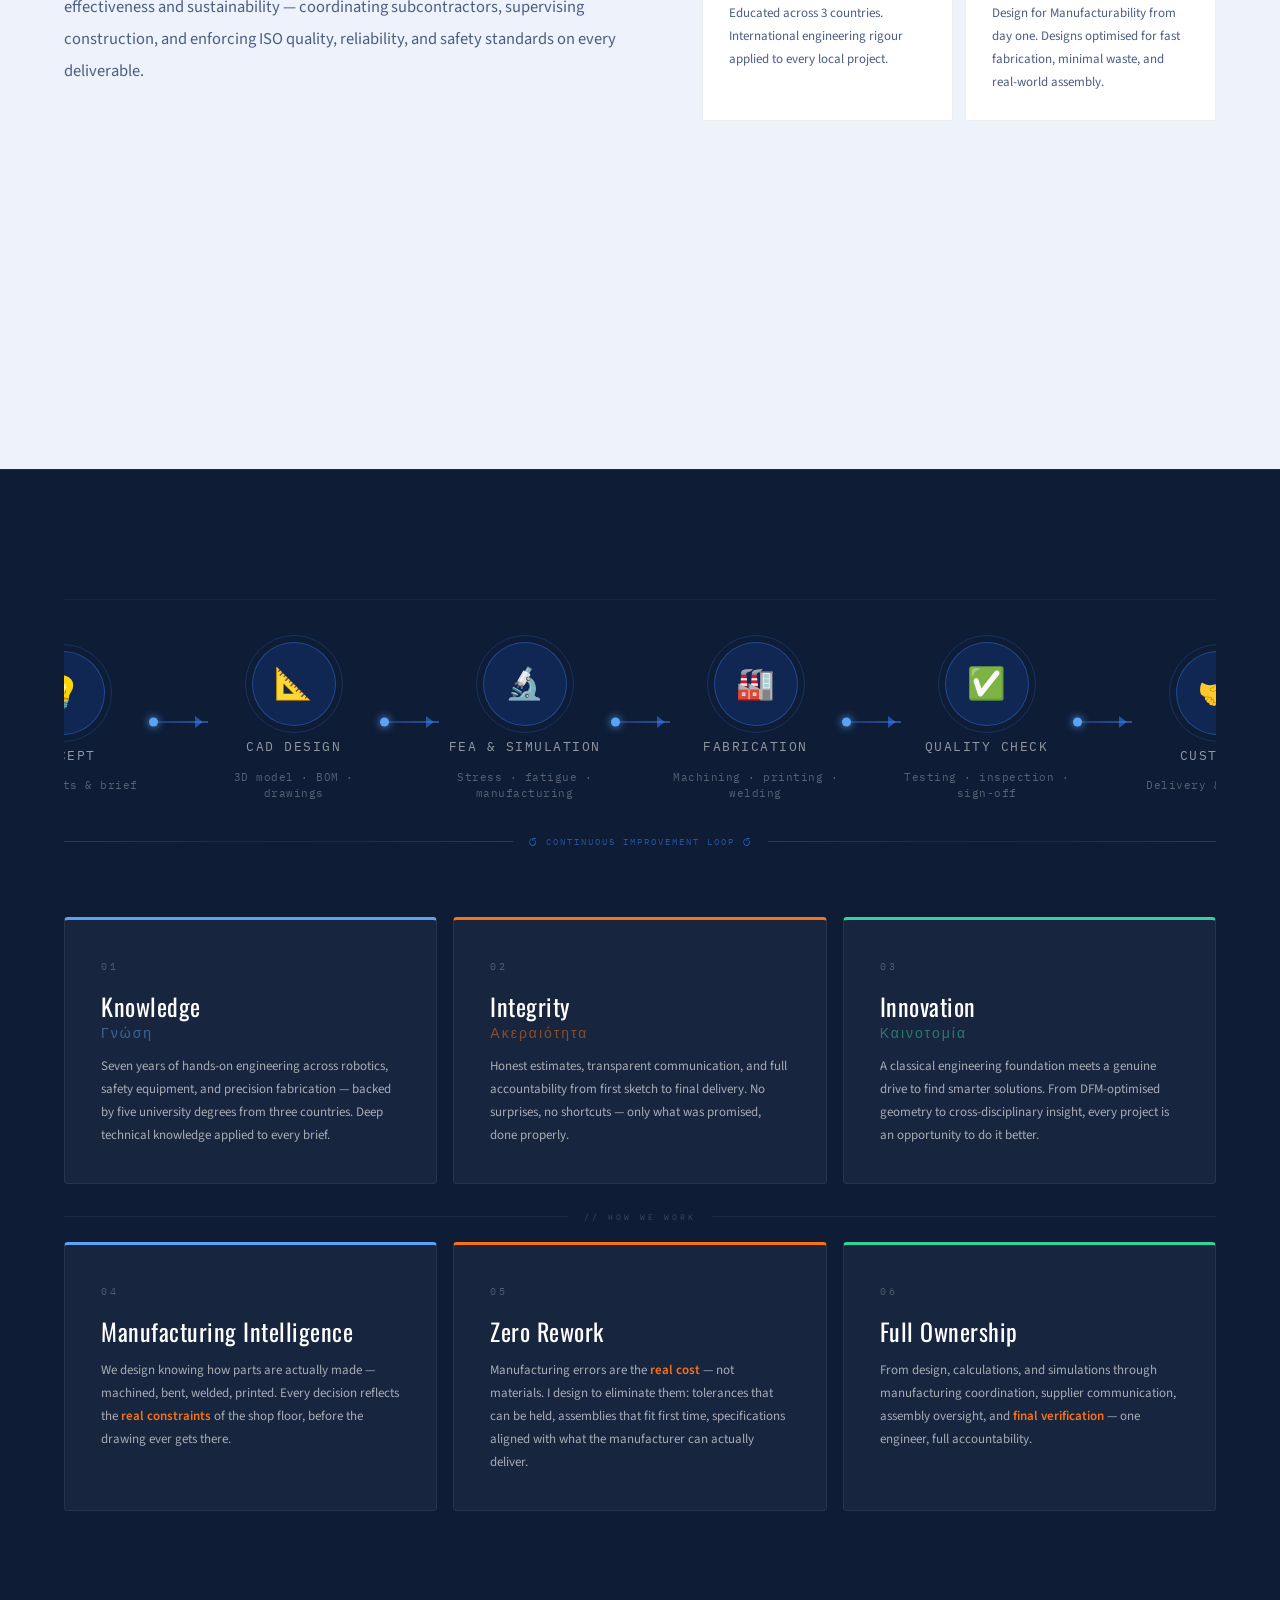
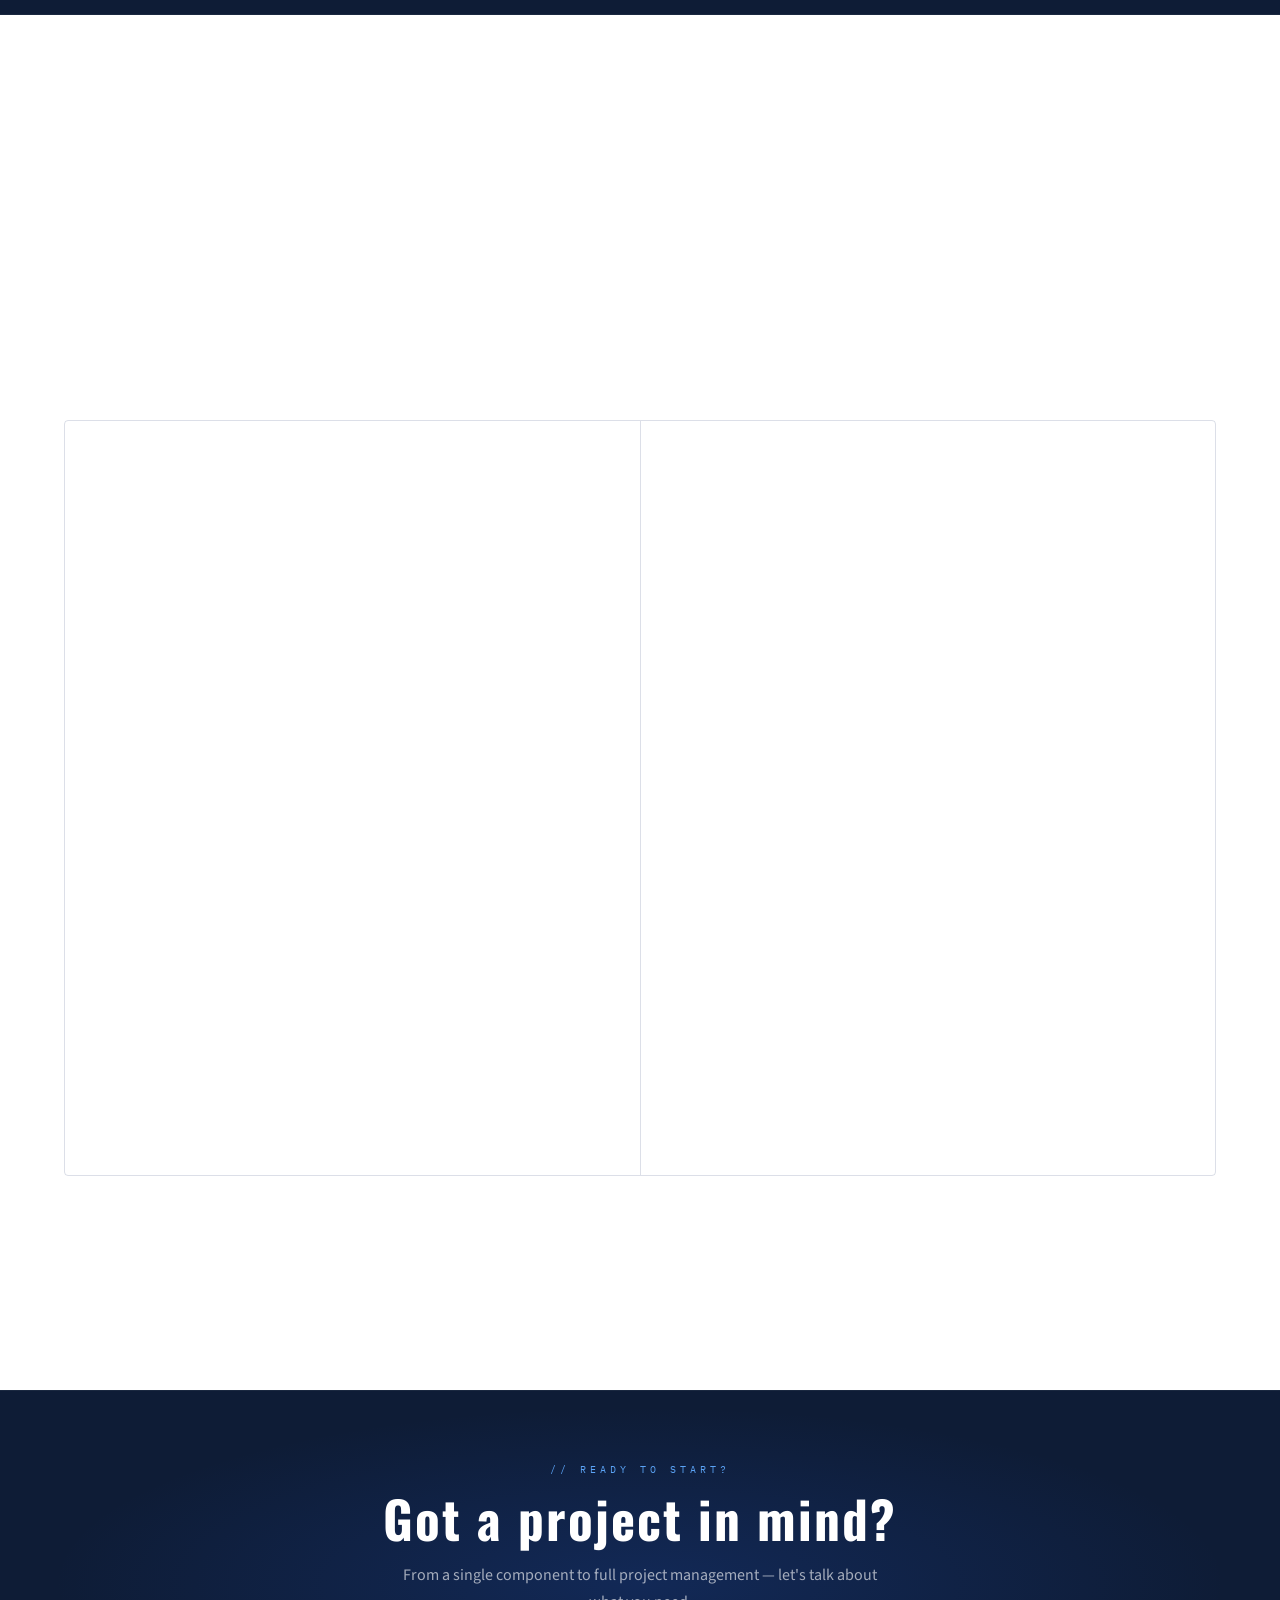
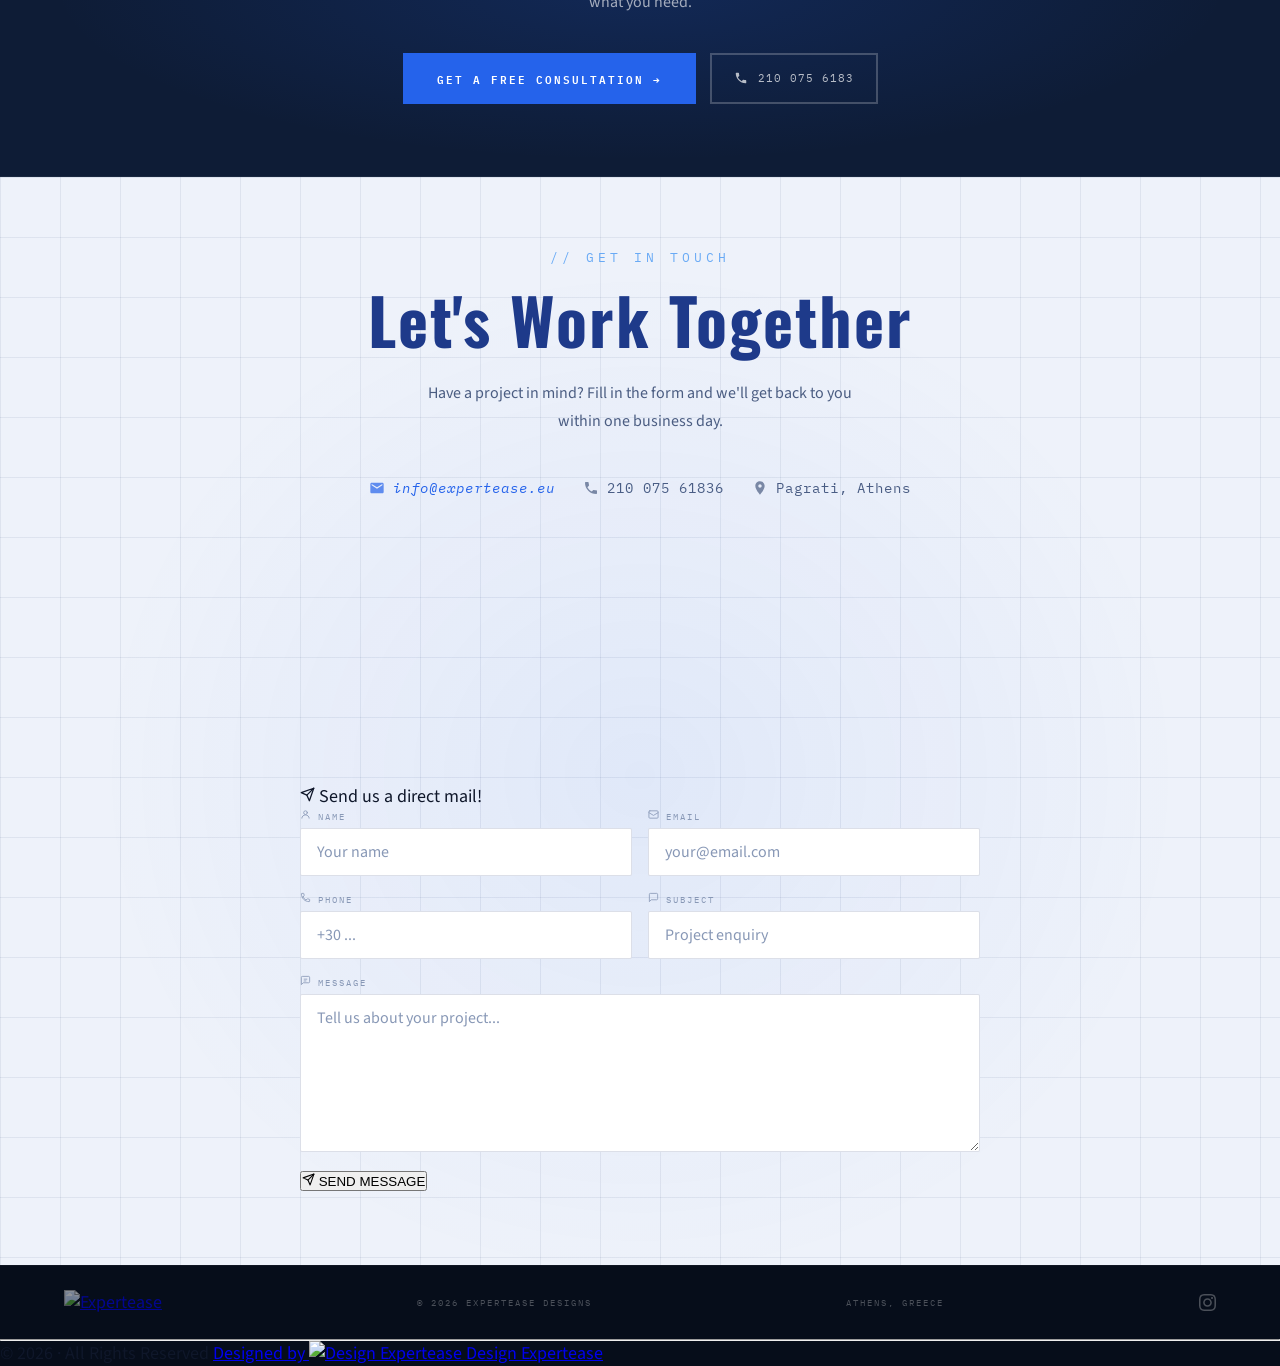
==== commit 07e56a75: "include the 3d printing page" ====
--- a/index.html
+++ b/index.html
@@ -130,6 +130,7 @@
 <script src="main.js" defer></script>
 <script src="step-viewer.js" defer></script>
 <script src="eng-animations.js" defer></script>
+<script src="contact-form.js" defer></script>
 </head>
 <body>
 
@@ -153,10 +154,11 @@
     <ul class="nav-links">
       <li><a href="#about"        id="nav-about">About</a></li>
       <li><a href="#projects"     id="nav-projects">Projects</a></li>
+      <li><a href="webdesign.html" id="nav-webdesign">Web Design</a></li>
+      <li><a href="software.html"  id="nav-software">Software</a></li>
       <li><a href="cad.html"       id="nav-cad">3D Models</a></li>
-      <li><a href="software.html"  id="nav-software">Software</a></li>
-      <li><a href="webdesign.html" id="nav-webdesign">Web Design</a></li>
-      <li><a href="#team-index"    id="nav-experience">Team</a></li>
+      <li><a href="3dprint.html"   id="nav-3dprint">3D Print</a></li>
+      <li><a href="team.html"      id="nav-experience">Team</a></li>
       <li><a href="contact.html"  id="nav-contact">Contact</a></li>
     </ul>
     <div class="lang-toggle">
@@ -173,10 +175,11 @@
   <ul>
     <li><a href="#about"        id="mnav-about"      onclick="closeMobileNav()">About</a></li>
     <li><a href="#projects"     id="mnav-projects"   onclick="closeMobileNav()">Projects</a></li>
+    <li><a href="webdesign.html" id="mnav-webdesign"  onclick="closeMobileNav()">Web Design</a></li>
+    <li><a href="software.html"  id="mnav-software"   onclick="closeMobileNav()">Software</a></li>
     <li><a href="cad.html"       id="mnav-cad"        onclick="closeMobileNav()">3D Models</a></li>
-    <li><a href="software.html"  id="mnav-software"   onclick="closeMobileNav()">Software</a></li>
-    <li><a href="webdesign.html" id="mnav-webdesign"  onclick="closeMobileNav()">Web Design</a></li>
-    <li><a href="#team-index"    id="mnav-experience" onclick="closeMobileNav()">Team</a></li>
+    <li><a href="3dprint.html"   id="mnav-3dprint"    onclick="closeMobileNav()">3D Print</a></li>
+    <li><a href="team.html"      id="mnav-experience" onclick="closeMobileNav()">Team</a></li>
     <li><a href="contact.html"  id="mnav-contact"    onclick="closeMobileNav()">Contact</a></li>
   </ul>
 </div>
@@ -186,11 +189,11 @@
   <canvas id="hero3d"></canvas>
   <div id="hero3d-drag"></div>
   <div class="hero-left">
-    <div class="hero-tag" id="hero-tag">// Mechanical Design &amp; 3D Printing Studio — Athens, GR</div>
+    <div class="hero-tag" id="hero-tag">// 3D Design · 3D Printing · Laser Cut &amp; Engrave — Athens, GR</div>
     <h1 class="hero-name">Expertease<br><span>Designs</span></h1>
     <p class="hero-tagline">from vision to reality</p>
-    <p class="hero-title" id="hero-title">Mechanical Design · 3D Printing</p>
-    <p class="hero-desc" id="hero-desc">Precision mechanical design, 3D printing, and full project management — from first sketch to final delivery. Based in Athens, serving clients globally.</p>
+    <p class="hero-title" id="hero-title">Mechanical Design · 3D Printing · Laser Cut & Engrave</p>
+    <p class="hero-desc" id="hero-desc">Precision 3D design, 3D printing, laser cutting &amp; engraving, and full project management — from first sketch to final delivery. Based in Athens, serving clients globally.</p>
     <div class="hero-cta">
       <a href="#projects" class="btn-primary" id="hero-cta-work">View Projects →</a>
       <a href="contact.html" class="btn-outline" id="hero-cta-contact">Get in Touch</a>
@@ -207,7 +210,9 @@
 <div class="ticker">
   <div class="ticker-inner">
     <span class="ticker-item">SolidWorks <span>✦</span></span>
+    <span class="ticker-item">3D Design <span>✦</span></span>
     <span class="ticker-item">3D Printing <span>✦</span></span>
+    <span class="ticker-item">Laser Cut &amp; Engrave <span>✦</span></span>
     <span class="ticker-item">Sheet Metal <span>✦</span></span>
     <span class="ticker-item">Rapid Prototyping <span>✦</span></span>
     <span class="ticker-item">Bill of Materials <span>✦</span></span>
@@ -215,7 +220,9 @@
     <span class="ticker-item">FEA Analysis <span>✦</span></span>
     <span class="ticker-item">from vision to reality <span>✦</span></span>
     <span class="ticker-item">SolidWorks <span>✦</span></span>
+    <span class="ticker-item">3D Design <span>✦</span></span>
     <span class="ticker-item">3D Printing <span>✦</span></span>
+    <span class="ticker-item">Laser Cut &amp; Engrave <span>✦</span></span>
     <span class="ticker-item">Sheet Metal <span>✦</span></span>
     <span class="ticker-item">Rapid Prototyping <span>✦</span></span>
     <span class="ticker-item">Bill of Materials <span>✦</span></span>
@@ -467,20 +474,20 @@
 
 <!-- PORTFOLIO -->
 <section id="projects">
-  <div class="section-header">
+  <div class="section-header" data-reveal>
     <span class="section-num">02</span>
     <h2 class="section-title" id="projects-heading">Projects</h2>
     <div class="section-line"></div>
   </div>
 
-  <div class="port-thumb-wrap">
+  <div class="port-thumb-wrap" data-reveal>
     <button class="port-thumb-arrow port-thumb-prev" id="portThumbPrev" aria-label="Previous projects">‹</button>
     <div class="port-thumb-strip" id="portThumbStrip"></div>
     <button class="port-thumb-arrow port-thumb-next" id="portThumbNext" aria-label="Next projects">›</button>
   </div>
 
   <div class="portfolio-stage">
-    <div class="portfolio-col" id="portColLeft" draggable="false">
+    <div class="portfolio-col" id="portColLeft" draggable="false" data-reveal>
       <div class="port-image-wrap">
         <img class="port-img" src="" alt="">
         <div class="port-img-gradient"></div>
@@ -496,7 +503,7 @@
 
     <div class="port-sep"></div>
 
-    <div class="portfolio-col" id="portColRight" draggable="false">
+    <div class="portfolio-col" id="portColRight" draggable="false" data-reveal-r>
       <div class="port-image-wrap">
         <img class="port-img" src="" alt="">
         <div class="port-img-gradient"></div>
@@ -511,7 +518,7 @@
     </div>
   </div>
 
-  <div class="port-footer">
+  <div class="port-footer" data-reveal>
     <div class="port-dots" id="portDots"></div>
     <div class="port-hint-txt">↔ drag to swap &nbsp;·&nbsp; cycles every 5s</div>
   </div>
@@ -520,101 +527,6 @@
       <span class="sm-arr">◄</span>
       <div class="sm-rule"></div>
       <span class="sm-label">PROJECT OUTPUT · <strong>20+ BUILDS DELIVERED</strong></span>
-      <div class="sm-rule"></div>
-      <span class="sm-arr">►</span>
-    </div>
-  </div>
-</section>
-
-
-<!-- TEAM -->
-<section id="team-index">
-  <div class="section-header team-index-header">
-    <span class="section-num">03</span>
-    <h2 class="section-title" id="team-heading">Team</h2>
-    <div class="section-line"></div>
-  </div>
-
-  <div class="founder-card">
-    <div class="founder-card-photo">
-      <img src="images/founder.png" alt="Dimitrios Moudiotis — Founder &amp; Lead Engineer" loading="lazy" decoding="async">
-    </div>
-    <div class="founder-card-info">
-      <div class="founder-card-label" id="founder-label">Founder &amp; Lead Engineer</div>
-      <h3 class="founder-card-name" id="founder-name">Dimitrios Moudiotis</h3>
-      <p class="founder-card-bio" id="founder-bio">Mechanical Engineer (AUTH) with 7+ years of experience across robotics, safety equipment, industrial machinery, and precision fabrication. Studied at five universities in Greece, France, and the USA.</p>
-<div class="founder-card-stats">
-        <div class="founder-card-stat">
-          <div class="fcs-num" id="card-exp-stat">7<span>+</span></div>
-          <div class="fcs-label" id="fcs-years">Years</div>
-        </div>
-        <div class="founder-card-stat">
-          <div class="fcs-num">20<span>+</span></div>
-          <div class="fcs-label" id="fcs-projects">Projects</div>
-        </div>
-        <div class="founder-card-stat">
-          <div class="fcs-num">5</div>
-          <div class="fcs-label" id="fcs-degrees">Univ. Degrees</div>
-        </div>
-      </div>
-
-      <div class="founder-card-actions">
-        <a href="team.html" class="btn-primary btn-sm" id="founder-profile-btn">Full Profile →</a>
-        <a href="https://www.linkedin.com/in/moudiotis/" target="_blank" rel="noopener" class="btn-outline btn-sm">LinkedIn</a>
-      </div>
-    </div>
-  </div>
-
-  <!-- Education strip -->
-  <div id="team" style="margin-top:52px;">
-    <div class="edu-cards">
-      <a class="edu-card blue" href="https://www.auth.gr/en/" target="_blank" rel="noopener noreferrer">
-        <div class="edu-logo-wrap">
-          <img src="images/LogoAUTH.png" alt="AUTH" loading="lazy" decoding="async">
-        </div>
-        <div class="edu-degree" id="edu1-deg">BEng</div>
-        <div class="edu-name" id="edu1-name">Mechanical Engineering</div>
-        <div class="edu-country">AUTH · Greece</div>
-      </a>
-      <a class="edu-card red" href="https://www.centralesupelec.fr/en" target="_blank" rel="noopener noreferrer">
-        <div class="edu-logo-wrap">
-          <img src="images/ecole_centrale_paris_logo.png" alt="ECP" loading="lazy" decoding="async">
-        </div>
-        <div class="edu-degree" id="edu2-deg">MSc</div>
-        <div class="edu-name" id="edu2-name">École Centrale Paris</div>
-        <div class="edu-country"><span class="edu-city">Paris</span><span class="edu-sep"> · </span><span class="edu-nation">France</span></div>
-      </a>
-      <a class="edu-card green" href="https://www.ifp-school.com/en" target="_blank" rel="noopener noreferrer">
-        <div class="edu-logo-wrap">
-          <img src="images/IFP_Logo.png" alt="IFP" loading="lazy" decoding="async">
-        </div>
-        <div class="edu-degree" id="edu3-deg">MSc</div>
-        <div class="edu-name" id="edu3-name">IFP School</div>
-        <div class="edu-country"><span class="edu-city">Paris</span><span class="edu-sep"> · </span><span class="edu-nation">France</span></div>
-      </a>
-      <a class="edu-card purple" href="https://www.ihu.gr/en/" target="_blank" rel="noopener noreferrer">
-        <div class="edu-logo-wrap">
-          <img src="images/ihu_logo.png" alt="IHU" loading="lazy" decoding="async">
-        </div>
-        <div class="edu-degree" id="edu4-deg">MSc</div>
-        <div class="edu-name" id="edu4-name">International Hellenic University</div>
-        <div class="edu-country">SKG · Greece</div>
-      </a>
-      <a class="edu-card navy" href="https://www.wust.edu/" target="_blank" rel="noopener noreferrer">
-        <div class="edu-logo-wrap">
-          <img src="images/wust_logo.png" alt="WUST" loading="lazy" decoding="async" onerror="this.parentElement.innerHTML='&#127891;'">
-        </div>
-        <div class="edu-degree" id="edu5-deg">MBA</div>
-        <div class="edu-name" id="edu5-name">Washington Univ. of Science &amp; Technology</div>
-        <div class="edu-country">Washington · USA</div>
-      </a>
-    </div>
-  </div>
-  <div class="sec-meas" data-sec-meas>
-    <div class="sm-inner">
-      <span class="sm-arr">◄</span>
-      <div class="sm-rule"></div>
-      <span class="sm-label">ACADEMIC REACH · <strong>3 COUNTRIES · 5 DEGREES</strong></span>
       <div class="sm-rule"></div>
       <span class="sm-arr">►</span>
     </div>
@@ -639,40 +551,90 @@
 
 <!-- CONTACT -->
 <section id="contact">
-  <div class="contact-direct">
-    <div class="contact-info-row">
-      <a href="mailto:info@expertease.eu" class="contact-info-item contact-email">
-        <svg width="16" height="16" viewBox="0 0 24 24" fill="currentColor"><path d="M20 4H4c-1.1 0-2 .9-2 2v12c0 1.1.9 2 2 2h16c1.1 0 2-.9 2-2V6c0-1.1-.9-2-2-2zm0 4l-8 5-8-5V6l8 5 8-5v2z"/></svg>
-        info@expertease.eu
-      </a>
-      <a href="tel:+3021007561836" class="contact-info-item contact-phone-link">
-        <svg width="16" height="16" viewBox="0 0 24 24" fill="currentColor"><path d="M6.62 10.79c1.44 2.83 3.76 5.14 6.59 6.59l2.2-2.2c.27-.27.67-.36 1.02-.24 1.12.37 2.33.57 3.57.57.55 0 1 .45 1 1V20c0 .55-.45 1-1 1-9.39 0-17-7.61-17-17 0-.55.45-1 1-1h3.5c.55 0 1 .45 1 1 0 1.25.2 2.45.57 3.57.11.35.03.74-.25 1.02l-2.2 2.2z"/></svg>
-        210 075 61836
-      </a>
-      <span class="contact-info-item contact-location">
-        <svg width="16" height="16" viewBox="0 0 24 24" fill="currentColor"><path d="M12 2C8.13 2 5 5.13 5 9c0 5.25 7 13 7 13s7-7.75 7-13c0-3.87-3.13-7-7-7zm0 9.5c-1.38 0-2.5-1.12-2.5-2.5s1.12-2.5 2.5-2.5 2.5 1.12 2.5 2.5-1.12 2.5-2.5 2.5z"/></svg>
-        Pagrati, Athens
-      </span>
-    </div>
-  </div>
-  <form id="contactForm" action="https://formspree.io/f/xgonnrzz" method="POST" class="contact-form" novalidate>
-    <div class="form-row">
-      <div class="form-group"><label for="cf-name">Name</label><input type="text" id="cf-name" name="name" placeholder="Your name" required></div>
-      <div class="form-group"><label for="cf-email">Email</label><input type="email" id="cf-email" name="email" placeholder="your@email.com" required></div>
-    </div>
-    <div class="form-row">
-      <div class="form-group"><label for="cf-phone">Phone</label><input type="tel" id="cf-phone" name="phone" placeholder="+30 ..."></div>
-      <div class="form-group"><label for="cf-subject">Subject</label><input type="text" id="cf-subject" name="subject" placeholder="Project enquiry"></div>
-    </div>
-    <div class="form-group">
-      <label for="cf-message">Message</label>
-      <textarea id="cf-message" name="message" rows="4" placeholder="Tell us about your project..." required></textarea>
-    </div>
-    <button type="submit" class="btn-primary form-submit">Send Message →</button>
-  </form>
-  <div class="form-success" id="formSuccess">
-    <svg width="22" height="22" viewBox="0 0 24 24" fill="none" stroke="currentColor" stroke-width="2"><path d="M20 6L9 17l-5-5"/></svg>
-    Message sent! We'll get back to you soon.
+  <div class="contact-cols">
+    <!-- LEFT: info + map -->
+    <div class="contact-cols-left">
+      <p class="contact-label">// Get in Touch</p>
+      <h2 class="contact-heading">Let's Work Together</h2>
+      <p class="contact-sub">Have a project in mind? Fill in the form and we'll get back to you within one business day.</p>
+      <div class="contact-info-row">
+        <a href="mailto:info@expertease.eu" class="contact-info-item contact-email">
+          <svg width="16" height="16" viewBox="0 0 24 24" fill="currentColor"><path d="M20 4H4c-1.1 0-2 .9-2 2v12c0 1.1.9 2 2 2h16c1.1 0 2-.9 2-2V6c0-1.1-.9-2-2-2zm0 4l-8 5-8-5V6l8 5 8-5v2z"/></svg>
+          info@expertease.eu
+        </a>
+        <a href="tel:+3021007561836" class="contact-info-item contact-phone-link">
+          <svg width="16" height="16" viewBox="0 0 24 24" fill="currentColor"><path d="M6.62 10.79c1.44 2.83 3.76 5.14 6.59 6.59l2.2-2.2c.27-.27.67-.36 1.02-.24 1.12.37 2.33.57 3.57.57.55 0 1 .45 1 1V20c0 .55-.45 1-1 1-9.39 0-17-7.61-17-17 0-.55.45-1 1-1h3.5c.55 0 1 .45 1 1 0 1.25.2 2.45.57 3.57.11.35.03.74-.25 1.02l-2.2 2.2z"/></svg>
+          210 075 61836
+        </a>
+        <span class="contact-info-item contact-location">
+          <svg width="16" height="16" viewBox="0 0 24 24" fill="currentColor"><path d="M12 2C8.13 2 5 5.13 5 9c0 5.25 7 13 7 13s7-7.75 7-13c0-3.87-3.13-7-7-7zm0 9.5c-1.38 0-2.5-1.12-2.5-2.5s1.12-2.5 2.5-2.5 2.5 1.12 2.5 2.5-1.12 2.5-2.5 2.5z"/></svg>
+          Pagrati, Athens
+        </span>
+      </div>
+      <div class="contact-map">
+        <iframe src="https://www.google.com/maps/embed?pb=!1m18!1m12!1m3!1d786.3779102949899!2d23.745733867787568!3d37.96518742689096!2m3!1f0!2f0!3f0!3m2!1i1024!2i768!4f13.1!3m3!1m2!1s0x14a1bd66d3048b49%3A0x0!2zMzfCsDU3JzU0LjciTiAyM8KwNDQnNDQuNiJF!5e0!3m2!1sel!2sgr!4v1775073206408!5m2!1sel!2sgr" width="400" height="280" style="border:0;" allowfullscreen="" loading="lazy" referrerpolicy="no-referrer-when-downgrade" title="Expertease Designs location"></iframe>
+      </div>
+    </div>
+    <!-- RIGHT: form -->
+    <div class="contact-cols-right">
+      <form id="clientContactForm" class="contact-form">
+        <p class="contact-form-title">
+          <svg width="15" height="15" viewBox="0 0 24 24" fill="none" stroke="currentColor" stroke-width="2" stroke-linecap="round" stroke-linejoin="round"><line x1="22" y1="2" x2="11" y2="13"/><polygon points="22 2 15 22 11 13 2 9 22 2"/></svg>
+          Send us a direct mail!
+        </p>
+        <input type="hidden" name="_to" value="moudiotis.meng@gmail.com">
+        <input type="hidden" name="_key" value="MyPrivateAgencyKey_99">
+
+        <div class="form-row">
+          <div class="form-group">
+            <label>
+              <svg width="11" height="11" viewBox="0 0 24 24" fill="none" stroke="currentColor" stroke-width="1.8" stroke-linecap="round" stroke-linejoin="round"><circle cx="12" cy="8" r="4"/><path d="M4 20c0-4 3.6-7 8-7s8 3 8 7"/></svg>
+              NAME
+            </label>
+            <input type="text" name="name" placeholder="Your name" required>
+          </div>
+          <div class="form-group">
+            <label>
+              <svg width="11" height="11" viewBox="0 0 24 24" fill="none" stroke="currentColor" stroke-width="1.8" stroke-linecap="round" stroke-linejoin="round"><rect x="2" y="4" width="20" height="16" rx="2"/><path d="M2 8l10 6 10-6"/></svg>
+              EMAIL
+            </label>
+            <input type="email" name="email" placeholder="your@email.com" required>
+          </div>
+        </div>
+
+        <div class="form-row">
+          <div class="form-group">
+            <label>
+              <svg width="11" height="11" viewBox="0 0 24 24" fill="none" stroke="currentColor" stroke-width="1.8" stroke-linecap="round" stroke-linejoin="round"><path d="M6.6 10.8c1.4 2.8 3.8 5.1 6.6 6.6l2.2-2.2c.3-.3.7-.4 1-.2 1.1.4 2.3.6 3.6.6.6 0 1 .4 1 1V20c0 .6-.4 1-1 1C10.6 21 3 13.4 3 4c0-.6.4-1 1-1h3.5c.6 0 1 .4 1 1 0 1.3.2 2.5.6 3.6.1.3 0 .7-.3 1l-2.2 2.2z"/></svg>
+              PHONE
+            </label>
+            <input type="text" name="phone" placeholder="+30 ...">
+          </div>
+          <div class="form-group">
+            <label>
+              <svg width="11" height="11" viewBox="0 0 24 24" fill="none" stroke="currentColor" stroke-width="1.8" stroke-linecap="round" stroke-linejoin="round"><path d="M21 15a2 2 0 0 1-2 2H7l-4 4V5a2 2 0 0 1 2-2h14a2 2 0 0 1 2 2z"/></svg>
+              SUBJECT
+            </label>
+            <input type="text" name="subject" placeholder="Project enquiry">
+          </div>
+        </div>
+
+        <div class="form-group full-width">
+          <label>
+            <svg width="11" height="11" viewBox="0 0 24 24" fill="none" stroke="currentColor" stroke-width="1.8" stroke-linecap="round" stroke-linejoin="round"><path d="M21 15a2 2 0 0 1-2 2H7l-4 4V5a2 2 0 0 1 2-2h14a2 2 0 0 1 2 2z"/><line x1="9" y1="9" x2="15" y2="9"/><line x1="9" y1="13" x2="13" y2="13"/></svg>
+            MESSAGE
+          </label>
+          <textarea name="message" rows="6" placeholder="Tell us about your project..." required></textarea>
+        </div>
+
+        <button type="submit" id="submitBtn">
+          <svg width="13" height="13" viewBox="0 0 24 24" fill="none" stroke="currentColor" stroke-width="2" stroke-linecap="round" stroke-linejoin="round"><line x1="22" y1="2" x2="11" y2="13"/><polygon points="22 2 15 22 11 13 2 9 22 2"/></svg>
+          SEND MESSAGE
+        </button>
+
+        <p id="formStatus"></p>
+      </form>
+    </div>
   </div>
 </section>
 
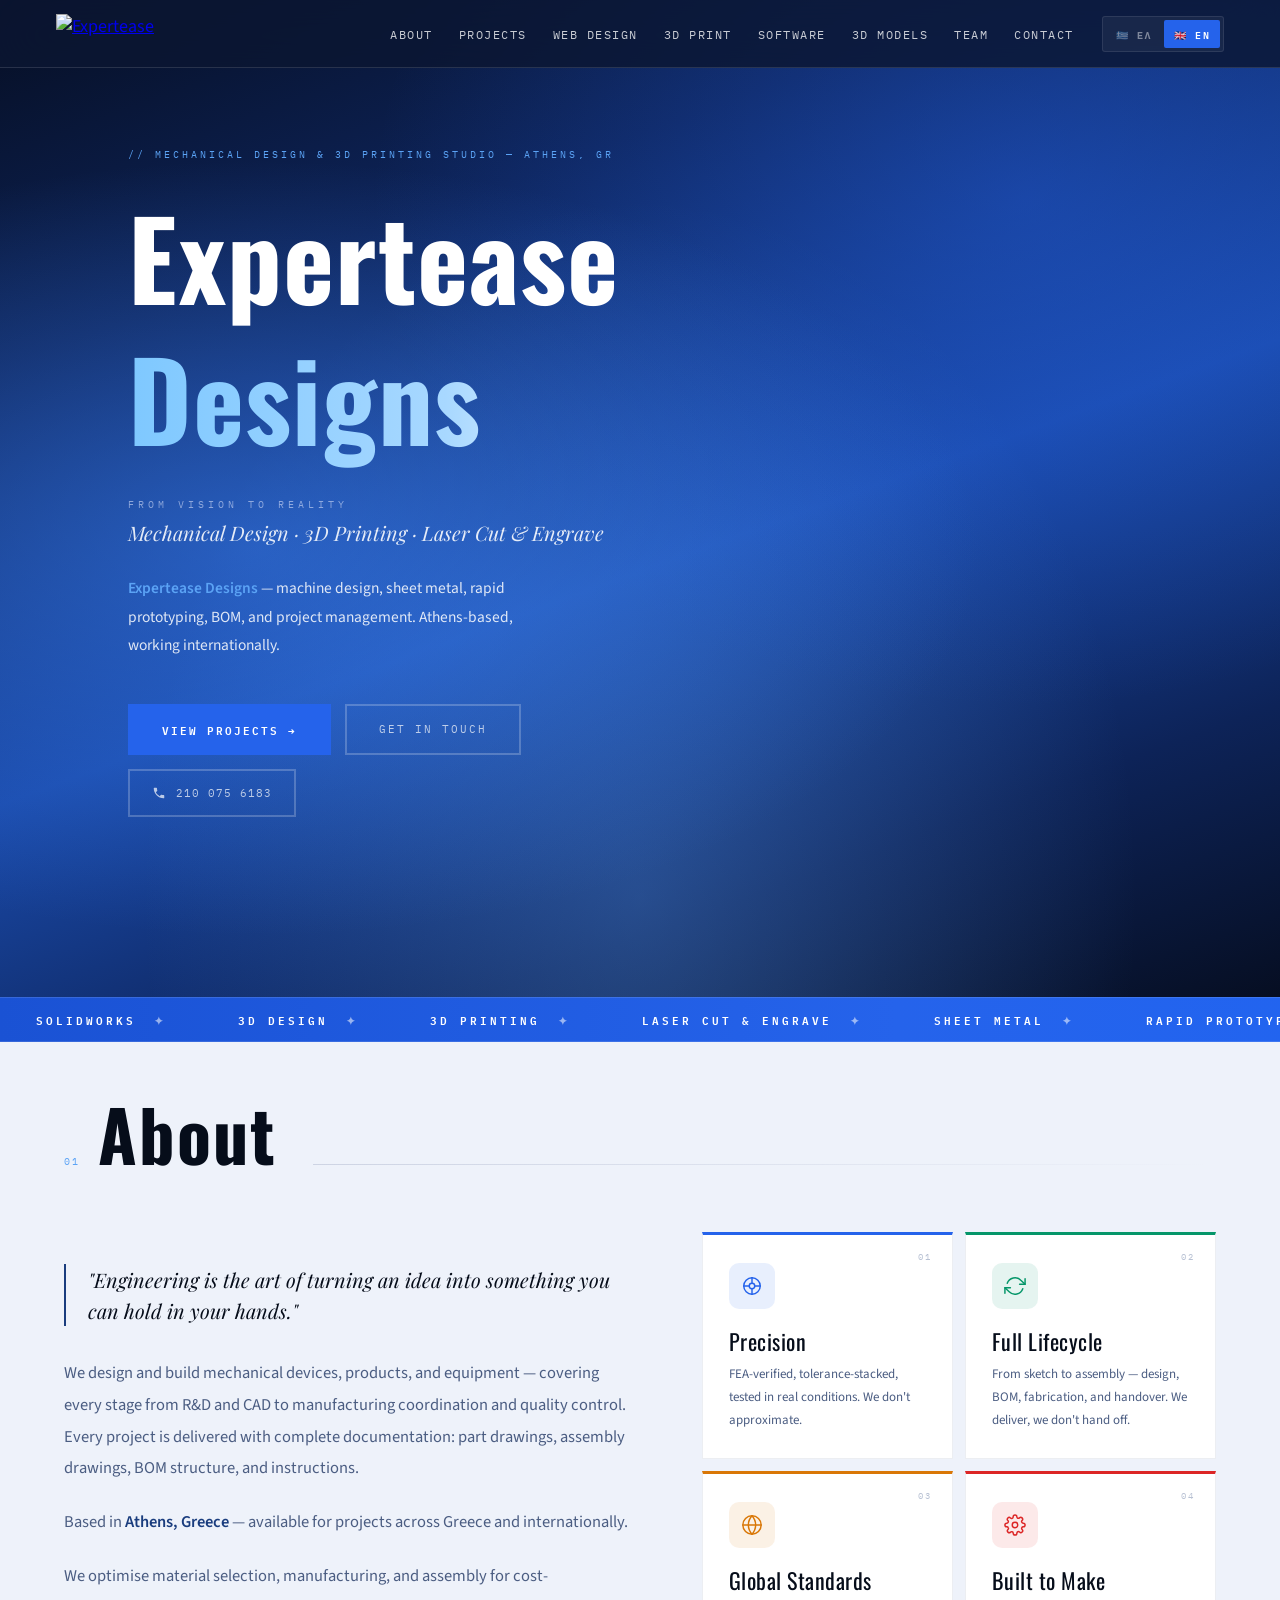
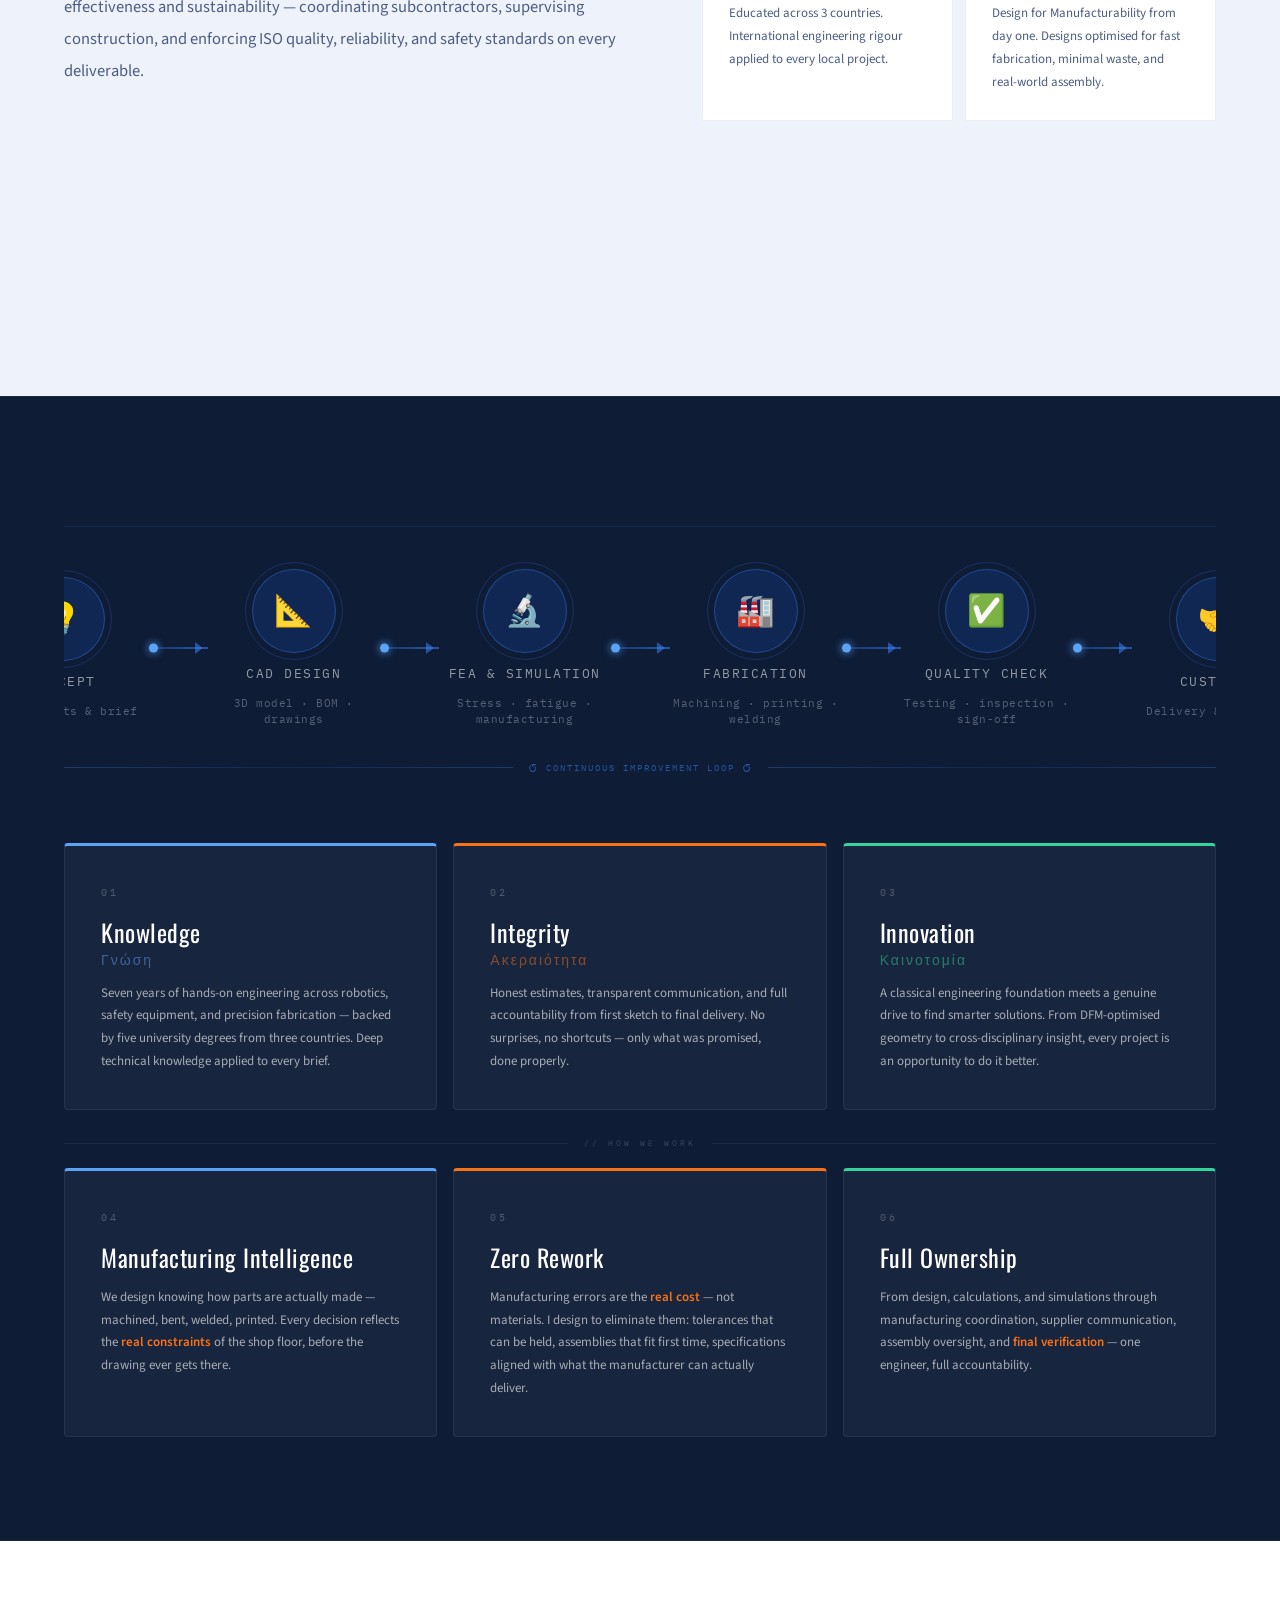
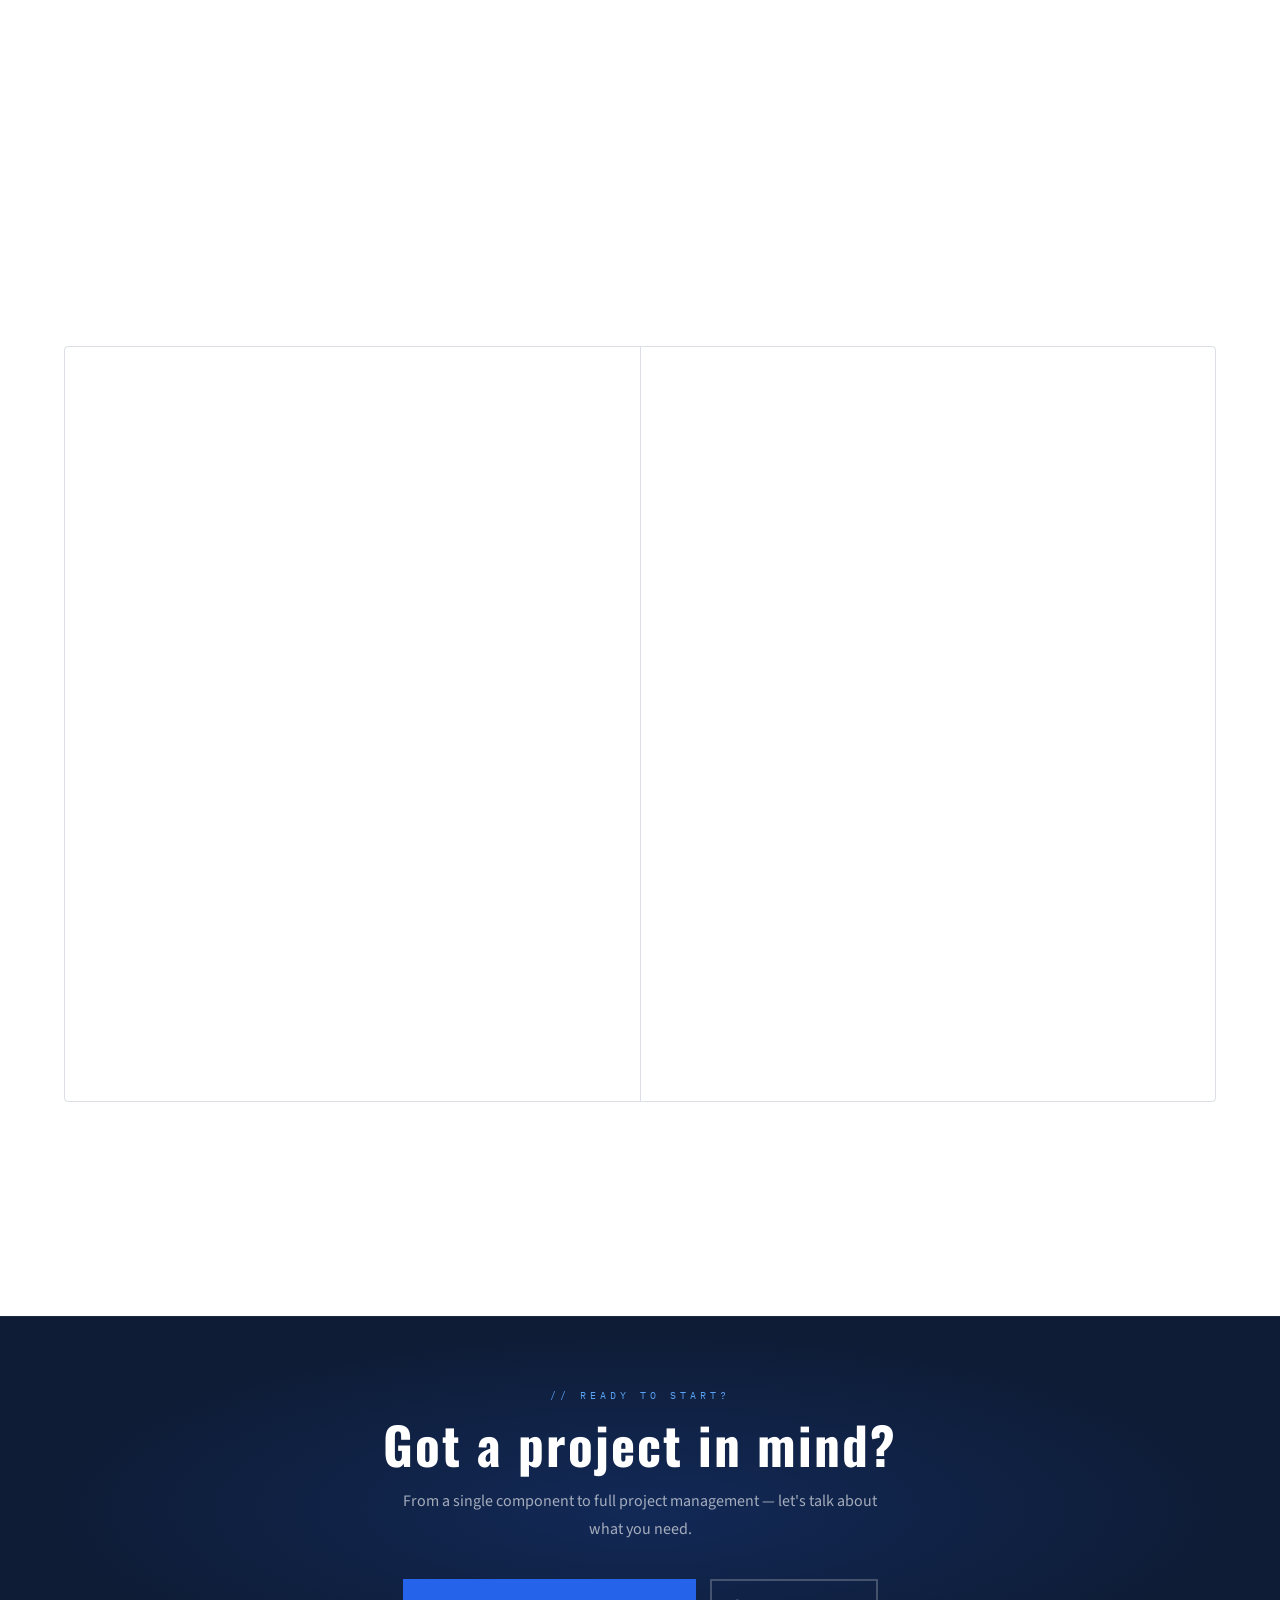
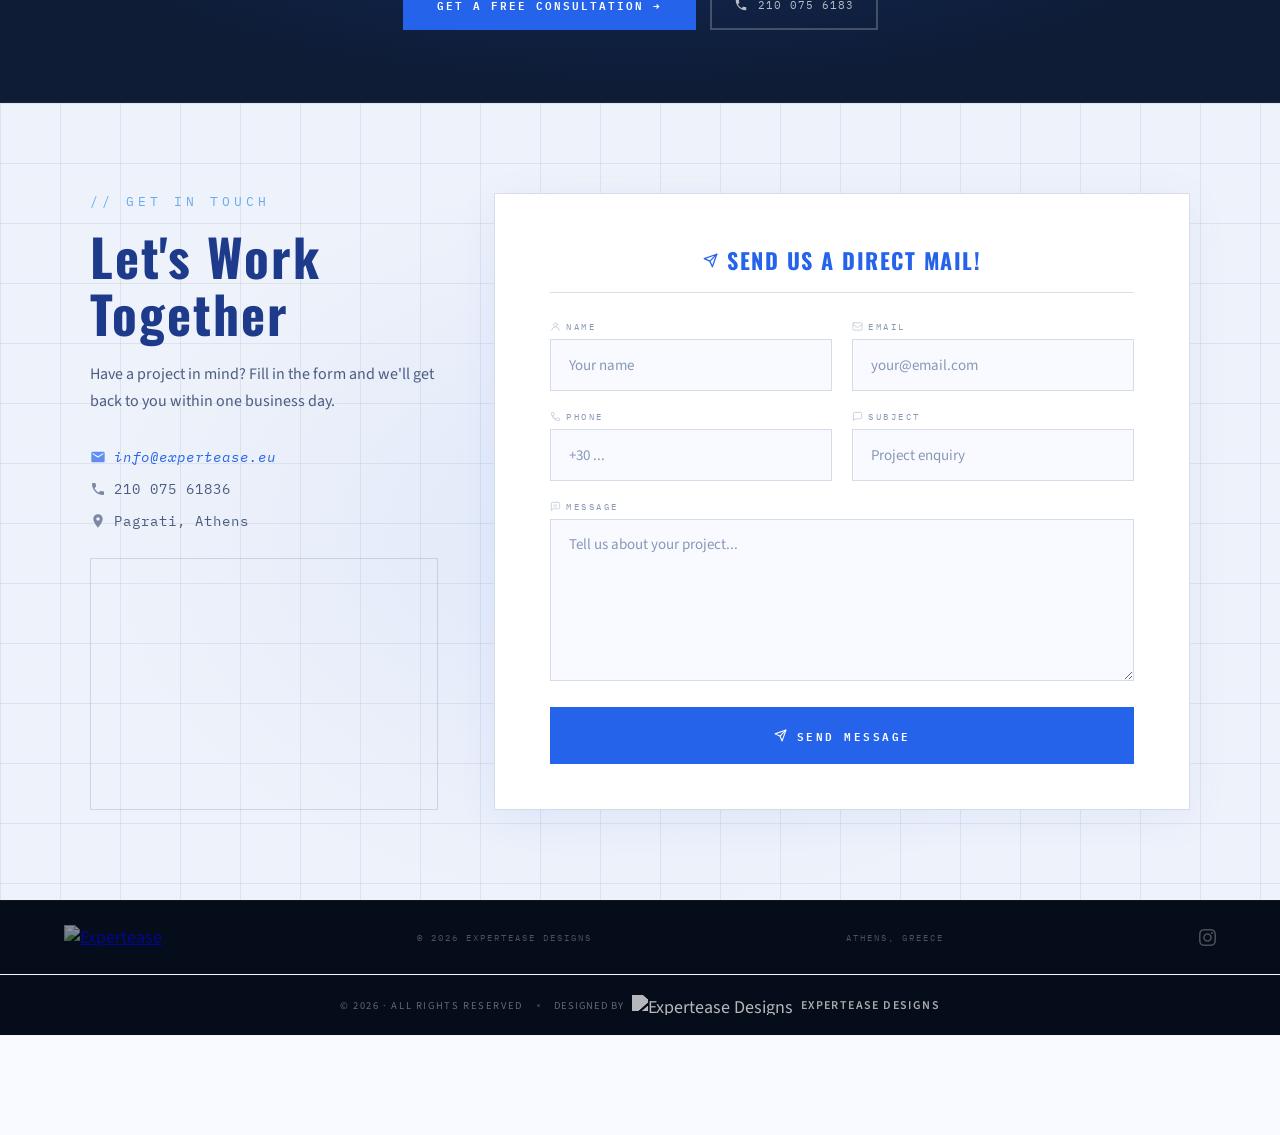
==== commit e3a71cc5: "changes_to_credit" ====
--- a/index.html
+++ b/index.html
@@ -57,9 +57,8 @@
 [data-reveal].visible{opacity:1;transform:none;}
 [data-reveal-r]{opacity:0;transform:translateX(22px);transition:opacity .65s ease,transform .65s ease;}
 [data-reveal-r].visible{opacity:1;transform:none;}
-/* ── ec-rule sits in body; give credit banner the same navy base ── */
-hr.ec-rule{background:linear-gradient(90deg,transparent,rgba(201,168,108,.25),transparent);}
-.expertease-credit{background:var(--navy);}
+/* ── credit banner: dark base + clear scroll ruler ── */
+.expertease-credit{background:var(--navy,#060d1a);margin-bottom:calc(72px + 28px);} /* extra 28px for fixed scroll ruler */
 /* ── footer social ── */
 .footer-social{display:flex;gap:10px;align-items:center;}
 .footer-social-link{color:rgba(255,255,255,.28);display:flex;align-items:center;transition:color .3s ease;}
@@ -78,6 +77,8 @@
   opacity:0;transform:translateY(10px);
   transition:opacity .4s ease,transform .4s ease;
   pointer-events:none;
+  overflow:hidden;
+  max-width:100vw;
 }
 #scrollRuler.show{opacity:1;transform:none;}
 .sr-bar{display:flex;align-items:center;gap:8px;width:100%;}
@@ -155,9 +156,9 @@
       <li><a href="#about"        id="nav-about">About</a></li>
       <li><a href="#projects"     id="nav-projects">Projects</a></li>
       <li><a href="webdesign.html" id="nav-webdesign">Web Design</a></li>
+      <li><a href="3dprint.html"   id="nav-3dprint">3D Print</a></li>
       <li><a href="software.html"  id="nav-software">Software</a></li>
       <li><a href="cad.html"       id="nav-cad">3D Models</a></li>
-      <li><a href="3dprint.html"   id="nav-3dprint">3D Print</a></li>
       <li><a href="team.html"      id="nav-experience">Team</a></li>
       <li><a href="contact.html"  id="nav-contact">Contact</a></li>
     </ul>
@@ -176,9 +177,9 @@
     <li><a href="#about"        id="mnav-about"      onclick="closeMobileNav()">About</a></li>
     <li><a href="#projects"     id="mnav-projects"   onclick="closeMobileNav()">Projects</a></li>
     <li><a href="webdesign.html" id="mnav-webdesign"  onclick="closeMobileNav()">Web Design</a></li>
+    <li><a href="3dprint.html"   id="mnav-3dprint"    onclick="closeMobileNav()">3D Print</a></li>
     <li><a href="software.html"  id="mnav-software"   onclick="closeMobileNav()">Software</a></li>
     <li><a href="cad.html"       id="mnav-cad"        onclick="closeMobileNav()">3D Models</a></li>
-    <li><a href="3dprint.html"   id="mnav-3dprint"    onclick="closeMobileNav()">3D Print</a></li>
     <li><a href="team.html"      id="mnav-experience" onclick="closeMobileNav()">Team</a></li>
     <li><a href="contact.html"  id="mnav-contact"    onclick="closeMobileNav()">Contact</a></li>
   </ul>
@@ -672,16 +673,41 @@
 
 <hr class="ec-rule">
 <div class="expertease-credit">
-  <div class="ec-inner">
+
+  <!-- Layer A: credit -->
+  <div class="ec-layer ec-layer--credit">
     <span class="ec-copy">© 2026 · All Rights Reserved</span>
     <span class="ec-divider"></span>
     <a href="https://expertease.eu/webdesign" target="_blank" rel="noopener" class="ec-brand">
       <span class="ec-label">Designed by</span>
-      <img src="images/logo.png" alt="Design Expertease" class="ec-logo">
-      <span class="ec-name">Design Expertease</span>
+      <img src="images/logo.png" alt="Expertease Designs" class="ec-logo">
+      <span class="ec-name">Expertease Designs</span>
     </a>
   </div>
+
+  <!-- Layer B: ad -->
+  <div class="ec-layer ec-layer--ad">
+    <div class="ec-ad-ring">
+      <div class="ec-ad-logo"><img src="images/logo.png" alt="Expertease Designs"></div>
+    </div>
+    <div class="ec-ad-text">
+      <span class="ec-ad-question">Like this site?</span>
+      <a href="https://expertease.eu/webdesign" target="_blank" rel="noopener" class="ec-ad-cta">
+        Let's build yours
+        <span class="ec-ad-arrow">
+          <svg width="13" height="13" viewBox="0 0 13 13" fill="none" stroke="currentColor" stroke-width="1.6" stroke-linecap="round" stroke-linejoin="round"><line x1="2" y1="6.5" x2="11" y2="6.5"/><polyline points="7,2.5 11,6.5 7,10.5"/></svg>
+        </span>
+      </a>
+    </div>
+  </div>
+
 </div>
+
+<button id="backToTop" aria-label="Back to top">
+  <svg viewBox="0 0 10 10" fill="none" stroke-width="1.6" stroke-linecap="round" stroke-linejoin="round" aria-hidden="true"><polyline points="2,7 5,3 8,7"/></svg>
+  Top
+</button>
+<script>(function(){var b=document.getElementById('backToTop');if(!b)return;window.addEventListener('scroll',function(){b.classList.toggle('btt-visible',window.scrollY>500);},{passive:true});b.addEventListener('click',function(){window.scrollTo({top:0,behavior:'smooth'});});})();</script>
 
 </body>
 </html>
--- a/style.css
+++ b/style.css
@@ -347,6 +347,24 @@
 .reveal-up:nth-child(2) { transition-delay: .12s; }
 .reveal-up:nth-child(3) { transition-delay: .24s; }
 .reveal-up:nth-child(4) { transition-delay: .36s; }
+
+/* ── DATA-REVEAL (scroll-triggered, portfolio & sections) ────── */
+[data-reveal] {
+  opacity: 0;
+  transform: translateY(36px);
+  transition: opacity .7s cubic-bezier(.16,1,.3,1), transform .7s cubic-bezier(.16,1,.3,1);
+}
+[data-reveal-r] {
+  opacity: 0;
+  transform: translateY(36px) translateX(18px);
+  transition: opacity .7s cubic-bezier(.16,1,.3,1), transform .7s cubic-bezier(.16,1,.3,1);
+}
+[data-reveal].visible,
+[data-reveal-r].visible {
+  opacity: 1;
+  transform: none;
+}
+/* portfolio columns stagger via JS (120 ms each); right also slides from side */
 
 /* ── ABOUT ───────────────────────────────────────────────────── */
 #about { background: var(--bg2); padding-top: 56px; }
@@ -412,10 +430,10 @@
   transition: opacity .6s ease;
 }
 #caliperWrap.vis { opacity: 1; }
-#caliperSvg { width: 100%; height: auto; display: block; }
+#caliperSvg { width: 100%; height: auto; max-height: 80px; display: block; }
 @media (max-width: 640px) {
   #caliperWrap { margin: 32px auto 4px; width: 92vw; max-width: 92vw; }
-  #caliperSvg { height: auto; max-height: 44px; }
+  #caliperSvg { height: auto; max-height: 36px; }
 }
 
 /* ── PROCESS ─────────────────────────────────────────────────── */
@@ -1288,7 +1306,7 @@
 /* ── CONTACT ─────────────────────────────────────────────────── */
 #contact {
   background: var(--bg2);
-  text-align: center; padding: 72px 64px; position: relative; overflow: hidden;
+  padding: 90px 64px; position: relative; overflow: hidden;
 }
 #contact::before {
   content:''; position:absolute; inset:0; pointer-events:none;
@@ -1298,44 +1316,123 @@
     linear-gradient(90deg, var(--border) 1px, transparent 1px);
   background-size:auto,60px 60px,60px 60px;
 }
+
+/* two-column grid layout */
+.contact-cols {
+  max-width: 1100px; margin: 0 auto; position: relative;
+  display: grid; grid-template-columns: 1fr 2fr; gap: 56px; align-items: stretch;
+}
+.contact-cols-left { text-align: left; display: flex; flex-direction: column; }
+.contact-cols-right { display: flex; flex-direction: column; }
+
 .contact-label { font-family:var(--font-mono); font-size:13px; letter-spacing:4px; text-transform:uppercase; color:var(--blue-lt); margin-bottom:18px; position:relative; opacity:.9; }
-.contact-heading { font-family:var(--font-display); font-size:clamp(36px,5vw,64px); letter-spacing:2px; color:#1e3a8a; line-height:1.1; margin-bottom:26px; position:relative; white-space:nowrap; }
-.contact-sub { font-size:16px; color:var(--muted); line-height:1.72; max-width:460px; margin:0 auto 44px; position:relative; }
-.contact-direct { position:relative; margin-bottom:48px; }
-.contact-info-row { display:flex; flex-wrap:wrap; justify-content:center; align-items:center; gap:28px; }
+.contact-heading { font-family:var(--font-display); font-size:clamp(30px,4vw,54px); letter-spacing:2px; color:#1e3a8a; line-height:1.1; margin-bottom:20px; position:relative; }
+.contact-sub { font-size:16px; color:var(--muted); line-height:1.72; margin:0 0 32px; position:relative; }
+.contact-info-row { display:flex; flex-direction:column; align-items:flex-start; gap:14px; margin-bottom:28px; }
 .contact-info-item { display:inline-flex; align-items:center; gap:8px; font-family:var(--font-mono); font-size:14px; letter-spacing:1px; color:var(--muted); text-decoration:none; transition:color .2s; white-space:nowrap; }
 .contact-info-item:hover { color:var(--blue-lt); }
 .contact-info-item svg { flex-shrink:0; opacity:.7; }
 .contact-email { color:var(--blue); font-style:italic; }
 .contact-email:hover { color:var(--blue-lt); }
 .contact-location { cursor:default; }
-
-.contact-form { max-width:680px; margin:0 auto; position:relative; text-align:left; }
-.form-row { display:grid; grid-template-columns:1fr 1fr; gap:16px; margin-bottom:16px; }
-.form-group { display:flex; flex-direction:column; gap:6px; margin-bottom:16px; }
-.form-row .form-group { margin-bottom:0; }
-.form-group label { font-family:var(--font-mono); font-size:9px; letter-spacing:2px; text-transform:uppercase; color:var(--faint); }
+.contact-instagram { color: var(--muted); }
+.contact-instagram:hover { color: #e1306c; }
+
+.contact-map {
+  border: 1px solid var(--border2); flex: 1; display: flex; flex-direction: column;
+}
+.contact-map iframe {
+  width: 100%; flex: 1; min-height: 180px; display: block; border: 0;
+}
+
+.contact-form {
+  display: flex; flex-direction: column; gap: 0;
+  background: #fff;
+  border: 1px solid var(--border2);
+  padding: 50px 55px 45px;
+  position: relative; flex: 1;
+}
+.contact-form::before {
+  content: ''; position: absolute; inset: 0; pointer-events: none;
+  box-shadow: 0 8px 40px rgba(37,99,235,.07);
+}
+.contact-form-title {
+  font-family: var(--font-display); font-size: 22px; font-weight: 700;
+  letter-spacing: 1.5px; text-transform: uppercase;
+  color: var(--blue); margin-bottom: 28px;
+  padding-bottom: 16px; border-bottom: 1px solid var(--border2);
+  display: flex; align-items: center; justify-content: center; gap: 9px;
+  text-align: center;
+  animation: titlePulse 2.8s ease-in-out infinite;
+}
+.contact-form-title svg { animation: titlePulse 2.8s ease-in-out infinite; flex-shrink: 0; }
+@keyframes titlePulse {
+  0%, 100% { opacity: 1; }
+  50%       { opacity: .45; }
+}
+.form-row { display: grid; grid-template-columns: 1fr 1fr; gap: 20px; margin-bottom: 20px; }
+.form-group { display: flex; flex-direction: column; gap: 7px; margin-bottom: 20px; }
+.form-row .form-group { margin-bottom: 0; }
+.form-group label {
+  font-family: var(--font-mono); font-size: 9px; letter-spacing: 2.5px;
+  text-transform: uppercase; color: var(--faint);
+  display: flex; align-items: center; gap: 5px;
+}
+.form-group label svg { opacity: .5; flex-shrink: 0; }
 .form-group input,
 .form-group textarea {
-  background:#fff; border:1px solid var(--border2);
-  color:var(--text); font-family:var(--font-body); font-size:16px;
-  padding:12px 16px; border-radius:2px; outline:none;
-  transition:border-color .2s,background .2s;
+  background: var(--bg); border: 1px solid var(--border2);
+  color: var(--text); font-family: var(--font-body); font-size: 16px;
+  padding: 14px 18px; border-radius: 0; outline: none;
+  transition: border-color .18s, background .18s, box-shadow .18s;
 }
 .form-group input::placeholder,
-.form-group textarea::placeholder { color:var(--faint); }
+.form-group textarea::placeholder { color: var(--faint); font-size: 15px; }
 .form-group input:focus,
-.form-group textarea:focus { border-color:rgba(59,130,246,.55); background:#fff; box-shadow: 0 0 0 3px rgba(59,130,246,.08); }
-.form-group textarea { resize:vertical; min-height:110px; }
-.form-submit { width:100%; justify-content:center; margin-top:4px; cursor:pointer; }
-.form-submit:disabled { opacity:.5; }
+.form-group textarea:focus {
+  border-color: var(--blue); background: #fff;
+  box-shadow: 0 0 0 3px rgba(37,99,235,.09);
+}
+.form-group textarea { resize: vertical; min-height: 150px; }
+.form-group.full-width { grid-column: 1 / -1; }
+.form-submit { width: 100%; justify-content: center; margin-top: 4px; cursor: pointer; }
+.form-submit:disabled { opacity: .5; }
 .form-success {
-  display:none; align-items:center; justify-content:center; gap:10px;
-  max-width:680px; margin:0 auto; padding:20px 28px;
-  background:rgba(59,130,246,.08); border:1px solid rgba(59,130,246,.25);
-  border-radius:4px;
-  font-family:var(--font-mono); font-size:12px; letter-spacing:1.5px;
-  text-transform:uppercase; color:var(--blue-lt); position:relative;
+  display: none; align-items: center; justify-content: center; gap: 10px;
+  padding: 18px 24px; margin-top: 16px;
+  background: rgba(37,99,235,.06); border: 1px solid rgba(37,99,235,.2);
+  font-family: var(--font-mono); font-size: 11px; letter-spacing: 1.5px;
+  text-transform: uppercase; color: var(--blue-lt);
+}
+
+/* ── SUBMIT BUTTON & STATUS ──────────────────────────────────── */
+#submitBtn {
+  display: inline-flex; align-items: center; justify-content: center; gap: 10px;
+  width: 100%; padding: 17px 32px; min-height: 54px; margin-top: 6px;
+  background: var(--blue); color: #fff;
+  font-family: var(--font-mono); font-size: 10.5px; font-weight: 600;
+  letter-spacing: 2.5px; text-transform: uppercase;
+  border: 2px solid var(--blue); cursor: pointer;
+  transition: background .2s, border-color .2s, transform .22s, box-shadow .22s;
+}
+#submitBtn:hover:not(:disabled) {
+  background: var(--blue-lt); border-color: var(--blue-lt);
+  transform: translate(-2px, -2px); box-shadow: 6px 6px 0 rgba(26,95,212,.22);
+}
+#submitBtn:disabled { opacity: .5; cursor: not-allowed; }
+#formStatus {
+  display: none;
+  margin-top: 14px; padding: 11px 16px;
+  font-family: var(--font-mono); font-size: 10px; letter-spacing: 1.5px;
+  text-transform: uppercase;
+}
+#formStatus.status-success {
+  background: rgba(37,99,235,.06); border: 1px solid rgba(37,99,235,.2);
+  color: var(--blue);
+}
+#formStatus.status-error {
+  background: rgba(180,20,20,.05); border: 1px solid rgba(180,20,20,.18);
+  color: #b91c1c;
 }
 
 /* ── MID-PAGE CTA BAND ───────────────────────────────────────── */
@@ -1461,9 +1558,36 @@
   .values-grid { grid-template-columns: 1fr; }
   .principles-grid { grid-template-columns: 1fr; }
 
-  .port-image-wrap { height: 50vw; min-height: 200px; }
-  .port-info { padding: 20px 20px 28px; }
-  .port-footer { flex-direction: column; gap: 14px; align-items: flex-start; padding: 16px 4px; }
+  /* ── PORTFOLIO: infinite scroll strip on mobile ── */
+  .port-thumb-wrap {
+    display: flex;
+    margin-bottom: 0;
+    gap: 0;
+  }
+  /* Hide prev/next arrow buttons — touch scroll replaces them */
+  .port-thumb-prev,
+  .port-thumb-next { display: none; }
+  /* Bigger cards for tap comfort */
+  .port-thumb-item { width: 130px; }
+  .port-thumb-img-wrap { height: 86px; }
+  .port-thumb-label { font-size: 10.5px; white-space: normal; line-height: 1.3; padding: 6px 7px 8px; }
+  /* Strip sits above the viewer — add spacing */
+  .port-thumb-wrap { margin-bottom: 20px; }
+
+  /* Viewer: single column, compact */
+  .portfolio-stage { grid-template-columns: 1fr; }
+  .port-sep        { display: none; }
+  .port-badge      { display: none !important; }
+  .port-cat        { display: none; }
+  .port-desc       { display: none; }
+  .port-hint-txt   { display: none; }
+  #projects .sec-meas { display: none; }
+
+  .port-image-wrap { height: 52vw; min-height: 180px; }
+  .port-info { padding: 14px 16px 20px; }
+  .port-title { font-size: clamp(18px, 5.5vw, 26px); margin-bottom: 10px; }
+  .port-link { margin-top: 0; }
+  .port-footer { padding: 12px 4px; gap: 8px; }
 
   #team { padding: 40px 16px 36px !important; }
   .edu-cards { grid-template-columns: repeat(2,1fr); overflow-x: unset; }
@@ -1525,6 +1649,12 @@
 
   /* Contact section: tighter padding */
   #contact { padding: 56px 16px; }
+
+  /* Contact columns: stack on mobile */
+  .contact-cols { grid-template-columns: 1fr; gap: 32px; }
+  .contact-cols-left { text-align: center; }
+  .contact-info-row { align-items: center; }
+  .contact-map iframe { height: 220px; }
 
   /* Form inputs: 16px prevents iOS auto-zoom; 48px touch target */
   .form-group input,
@@ -1606,14 +1736,16 @@
   #process { padding: 36px 14px; }
   #team-index { padding: 40px 14px 36px; }
 
-  /* Founder stats: wrap to 2×2 at very small sizes */
-  .founder-card-stats { flex-wrap: wrap; }
-  .founder-card-stat { flex: 1 0 44%; padding: 10px 14px; }
+  /* Founder stats: keep all 3 on one row */
+  .founder-card-stats { flex-wrap: nowrap; }
+  .founder-card-stat { flex: 1 1 0; padding: 10px 8px; min-width: 0; }
+  .fcs-num { font-size: 22px; }
+  .fcs-label { font-size: 7px; letter-spacing: 1px; }
 
   /* Process nodes: slightly more compact */
-  .pf-icon { width: 44px; height: 44px; font-size: 18px; }
-  .pf-node { grid-template-columns: 44px 1fr; }
-  .pf-arrow { margin-left: 25px; } /* (44/2 + 4) − 1 = 25 */
+  .pf-icon { width: 36px; height: 36px; font-size: 15px; }
+  .pf-node { width: 60px; }
+  .pf-arrow { width: 16px; margin: 0; }
 }
 
 /* ── CAD VIEWER ─────────────────────────────────────────────── */
@@ -2163,6 +2295,12 @@
   background: linear-gradient(90deg, transparent, rgba(201,168,108,.15), transparent);
 }
 
+/* browser mock link wrapper */
+.wd-proj-browser-link {
+  display: block;
+  text-decoration: none;
+}
+
 /* browser mock */
 .wd-proj-browser {
   background: #0a1428;
@@ -2226,9 +2364,7 @@
   color: var(--gold); opacity: .6;
 }
 .wd-proj-name {
-  font-family: var(--font-display);
-  font-size: clamp(26px, 3vw, 38px);
-  color: #fff; letter-spacing: .5px; line-height: 1.05;
+  display: none;
 }
 .wd-proj-role {
   font-family: var(--font-mono); font-size: 10px; letter-spacing: 2px;
@@ -2268,50 +2404,158 @@
   .wd-project-card { gap: 40px; }
 }
 @media (max-width: 820px) {
-  .wd-work { padding: 72px 24px; }
-  .wd-work-inner { gap: 60px; }
+  .wd-work { padding: 64px 24px; }
+  .wd-work-inner { gap: 48px; }
+  .wd-work-sub { display: none; }
   .wd-project-card {
     grid-template-columns: 1fr;
-    gap: 32px;
+    gap: 20px;
   }
   .wd-project-card--rev .wd-proj-preview,
   .wd-project-card--rev .wd-proj-info { order: unset; }
+  /* larger iframe preview on mobile */
+  .wd-proj-frame-wrap { padding-bottom: 62%; }
+  /* shrink the info panel gaps */
+  .wd-proj-info { gap: 10px; }
+  /* hide description on mobile — too long */
+  .wd-proj-desc { display: none; }
+  /* tighter tags */
+  .wd-proj-tags { gap: 6px; }
+  .wd-proj-tags li { font-size: 8px; padding: 3px 7px; letter-spacing: 1px; }
+  /* cursor hint that the preview is clickable */
+  .wd-proj-browser-link .wd-proj-browser { cursor: pointer; }
 }
 @media (max-width: 480px) {
-  .wd-work { padding: 56px 20px; }
-  .wd-work-inner { gap: 48px; }
-  .wd-proj-tags li { font-size: 8px; }
+  .wd-work { padding: 48px 16px; }
+  .wd-work-inner { gap: 36px; }
+  .wd-work-title { font-size: 32px; }
+  .wd-proj-bar { height: 28px; }
+  .wd-proj-dot { width: 8px; height: 8px; }
+  .wd-proj-url { font-size: 8px; }
+  .wd-proj-num { font-size: 9px; }
+  .wd-proj-role { font-size: 9px; letter-spacing: 1.5px; }
+
 }
 
 /* CTA Section */
 .wd-cta {
   background: var(--bg2);
-  padding: 100px 56px;
-  text-align: center;
+  padding: 80px 40px;
   border-top: 1px solid var(--border);
 }
-.wd-cta-inner { max-width: 640px; margin: 0 auto; }
+.wd-cta-card {
+  max-width: 960px;
+  margin: 0 auto;
+  display: grid;
+  grid-template-columns: 1fr 1fr;
+  background: var(--navy);
+  border-radius: 16px;
+  overflow: hidden;
+  box-shadow: 0 24px 64px rgba(10,30,90,.18);
+}
+.wd-cta-left {
+  padding: 56px 48px;
+  display: flex;
+  flex-direction: column;
+  justify-content: center;
+}
 .wd-cta-label {
   font-family: var(--font-mono); font-size: 9px; letter-spacing: 4px;
-  text-transform: uppercase; color: var(--blue-lt); margin-bottom: 18px;
+  text-transform: uppercase; color: var(--blue-lt); margin-bottom: 16px;
 }
 .wd-cta-title {
-  font-family: var(--font-display); font-size: clamp(38px, 5vw, 62px);
-  color: var(--dark); line-height: .95; letter-spacing: .5px; margin-bottom: 20px;
+  font-family: var(--font-display); font-size: clamp(28px, 3.5vw, 44px);
+  color: #fff; line-height: 1.0; letter-spacing: .3px; margin-bottom: 18px;
 }
 .wd-cta-text {
-  font-size: 15px; line-height: 1.82; color: var(--muted); margin-bottom: 40px;
-}
-.wd-cta-actions { display: flex; gap: 14px; justify-content: center; flex-wrap: wrap; }
+  font-size: 14px; line-height: 1.8; color: rgba(255,255,255,.55);
+}
+.wd-cta-right {
+  padding: 56px 48px;
+  background: var(--blue);
+  display: flex;
+  flex-direction: column;
+  justify-content: center;
+  align-items: flex-start;
+  gap: 28px;
+  position: relative;
+  overflow: hidden;
+}
+.wd-cta-right::before {
+  content: '';
+  position: absolute;
+  top: -60px; right: -60px;
+  width: 220px; height: 220px;
+  border-radius: 50%;
+  background: rgba(255,255,255,.07);
+  pointer-events: none;
+}
+.wd-cta-price-block {
+  display: flex;
+  flex-direction: column;
+  align-items: center;
+  gap: 4px;
+}
+.wd-cta-price-from {
+  font-family: var(--font-mono); font-size: 10px; letter-spacing: 2.5px;
+  text-transform: uppercase; color: rgba(255,255,255,.65);
+}
+@keyframes wd-price-pulse {
+  0%, 100% { transform: scale(1); opacity: 1; }
+  50% { transform: scale(1.06); opacity: .85; }
+}
+.wd-cta-price-num {
+  font-family: var(--font-display); font-weight: 700;
+  font-size: clamp(56px, 7vw, 80px);
+  line-height: 1;
+  color: #fff;
+  letter-spacing: -1px;
+  animation: wd-price-pulse 2s ease-in-out infinite;
+  display: inline-block;
+}
+.wd-cta-btn {
+  display: flex;
+  align-self: center;
+  align-items: center;
+  gap: 8px;
+  padding: 13px 28px;
+  background: #fff;
+  color: var(--blue);
+  font-family: var(--font-mono); font-size: 11px; letter-spacing: 2px;
+  text-transform: uppercase;
+  border-radius: 4px;
+  font-weight: 700;
+  text-decoration: none;
+  transition: background .2s, transform .2s;
+  white-space: nowrap;
+}
+.wd-cta-btn:hover { background: #e8f0ff; transform: translateY(-2px); }
+.wd-cta-perks {
+  list-style: none;
+  padding: 0; margin: 0;
+  display: flex;
+  flex-direction: column;
+  gap: 8px;
+}
+.wd-cta-perks li {
+  font-size: 13px;
+  color: rgba(255,255,255,.8);
+  font-family: var(--font-mono);
+  letter-spacing: .5px;
+}
 
 @media (max-width: 768px) {
   .wd-why     { padding: 56px 24px; }
   .wd-compare { grid-template-columns: 1fr; }
-  .wd-cta     { padding: 72px 24px; }
+  .wd-cta     { padding: 48px 20px; }
+  .wd-cta-card { grid-template-columns: 1fr; }
+  .wd-cta-left  { padding: 40px 32px; text-align: center; align-items: center; }
+  .wd-cta-right { padding: 40px 32px; align-items: center; }
 }
 @media (max-width: 640px) {
   .wd-why { padding: 44px 20px; }
-  .wd-cta { padding: 56px 20px; }
+  .wd-cta-left  { padding: 32px 24px; }
+  .wd-cta-right { padding: 32px 24px; align-items: center; }
 }
 
 /* ── 3D MODELS PAGE (cad.html) ──────────────────────────────── */
@@ -2554,31 +2798,111 @@
   .edu-degree { font-size: 7px; text-align: center; }
   .edu-country { font-size: 7px; overflow-wrap: break-word; word-break: break-word; width: 100%; text-align: center; }
 
-  /* PROCESS VALUE CARDS: compact, clamp description text */
+  /* PROCESS FLOW: compact horizontal scroll on mobile */
+  .process-flow {
+    display: block;
+    margin-top: 28px;
+    padding: 20px 0 6px;
+    overflow-x: auto;
+    -webkit-overflow-scrolling: touch;
+    scrollbar-width: none;
+  }
+  .process-flow::-webkit-scrollbar { display: none; }
+  .process-flow-inner {
+    flex-direction: row;
+    align-items: center;
+    min-width: unset;
+    width: max-content;
+    justify-content: flex-start;
+    padding: 0 16px;
+  }
+  .pf-node {
+    display: flex;
+    flex-direction: column;
+    align-items: center;
+    width: 68px;
+    gap: 6px;
+    padding: 0;
+  }
+  .pf-icon {
+    width: 40px; height: 40px;
+    font-size: 16px;
+    grid-row: unset; grid-column: unset;
+    align-self: unset;
+  }
+  .pf-icon-pulse { inset: -5px; }
+  .pf-label { font-size: 7px; letter-spacing: 1px; text-align: center; }
+  .pf-sub   { display: none; }
+  .pf-arrow {
+    width: 20px; height: 2px;
+    margin: 0; display: flex; align-items: center;
+  }
+  .pf-arrow::before {
+    background: linear-gradient(to right, rgba(59,130,246,.25), rgba(59,130,246,.55));
+  }
+  .pf-arrow::after {
+    right: -1px; top: 50%; bottom: auto; left: auto;
+    transform: translateY(-50%);
+    border: 4px solid transparent;
+    border-left: 5px solid rgba(59,130,246,.55);
+    border-top: none;
+  }
+  .pf-arrow-dot { width: 5px; height: 5px; }
+  .pf-loop {
+    flex-direction: row;
+    min-width: unset;
+    width: 100%;
+    margin-top: 14px;
+    padding: 0 16px;
+    box-sizing: border-box;
+  }
+  .pf-loop-label { font-size: 7px; letter-spacing: 1.5px; padding: 0 10px; }
+  .pf-loop-label::before, .pf-loop-label::after { font-size: 9px; }
+
+  /* PROCESS VALUE CARDS: unified 2-per-row grid, no divider */
+  .values-section .values-grid { grid-template-columns: 1fr 1fr; }
+  .values-row-divider { display: none; }
   .value-card {
-    padding: 20px 16px 16px;
-  }
+    padding: 14px 12px 12px;
+    display: flex;
+    flex-direction: column;
+    gap: 0;
+  }
+  .value-card .value-icon {
+    font-size: 9px;
+    letter-spacing: 2px;
+    margin-bottom: 8px;
+  }
+  .value-bilingual {
+    flex-direction: column;
+    gap: 2px;
+    margin-bottom: 8px;
+  }
+  .value-bilingual .en { font-size: 15px; }
+  .value-bilingual .el { font-size: 10px; }
+  .value-heading { font-size: 15px; margin-bottom: 8px; }
   .value-card .value-text {
-    font-size: 12px;
-    display: -webkit-box;
-    -webkit-line-clamp: 3;
-    -webkit-box-orient: vertical;
-    overflow: hidden;
-  }
-  .value-bilingual .en { font-size: 20px; }
-  .value-heading { font-size: 20px; }
-
-  /* ABOUT VALUE ITEMS: compact, clamp text */
-  .value-item { padding: 18px 16px 16px; }
-  .value-item .value-text {
-    font-size: 12px;
-    display: -webkit-box;
-    -webkit-line-clamp: 2;
-    -webkit-box-orient: vertical;
-    overflow: hidden;
-  }
-  .value-title  { font-size: 18px; }
-  .vi-icon-wrap { width: 38px; height: 38px; margin-bottom: 12px; }
+    font-size: 11px;
+    line-height: 1.55;
+  }
+
+  /* ABOUT VALUE ITEMS: 2-per-row, compact column layout with short text */
+  .values-grid { grid-template-columns: 1fr 1fr !important; }
+  .value-item {
+    padding: 12px 10px 12px;
+    display: flex;
+    flex-direction: column;
+    gap: 0;
+  }
+  .vi-icon-wrap {
+    width: 30px; height: 30px;
+    border-radius: 7px;
+    margin-bottom: 8px;
+    flex-shrink: 0;
+  }
+  .value-title { font-size: 14px; margin-bottom: 6px; line-height: 1.2; }
+  .value-item .value-text { font-size: 11px; line-height: 1.55; }
+  .value-num { font-size: 8px; top: 6px; right: 8px; }
 
   /* ABOUT SECTION: show mobile bullet summary, hide long paragraphs */
   .about-text #about-p2,
@@ -2643,3 +2967,58 @@
   .edu-degree { display: none; }
   .edu-country { font-size: 6.5px; overflow-wrap: break-word; word-break: break-word; width: 100%; text-align: center; }
 }
+
+/* ── BACK TO TOP ─────────────────────────────────────────────── */
+#backToTop {
+  position: fixed;
+  bottom: 32px;
+  left: 50%;
+  transform: translateX(-50%) translateY(16px);
+  z-index: 500;
+  display: flex;
+  align-items: center;
+  gap: 8px;
+  padding: 9px 20px;
+  background: var(--navy-mid);
+  border: 1px solid rgba(59,130,246,.28);
+  border-radius: 2px;
+  color: rgba(255,255,255,.55);
+  font-family: var(--font-mono);
+  font-size: 9px;
+  letter-spacing: 2.5px;
+  text-transform: uppercase;
+  cursor: pointer;
+  opacity: 0;
+  pointer-events: none;
+  transition: opacity .3s ease, transform .3s ease, border-color .2s, color .2s;
+  white-space: nowrap;
+}
+#backToTop svg {
+  width: 10px; height: 10px;
+  flex-shrink: 0;
+  stroke: currentColor;
+  transition: transform .2s;
+}
+#backToTop:hover {
+  border-color: rgba(59,130,246,.7);
+  color: rgba(255,255,255,.9);
+}
+#backToTop:hover svg { transform: translateY(-2px); }
+#backToTop.btt-visible {
+  opacity: 1;
+  pointer-events: auto;
+  transform: translateX(-50%) translateY(0);
+}
+@media (max-width: 640px) {
+  #backToTop {
+    bottom: 20px;
+    padding: 10px 12px;
+    font-size: 0;
+    letter-spacing: 0;
+    gap: 0;
+    background: rgba(6,12,28,.35);
+    border-color: rgba(59,130,246,.18);
+    color: rgba(255,255,255,.5);
+  }
+  #backToTop svg { width: 14px; height: 14px; }
+}
--- a/expertease-credit.css
+++ b/expertease-credit.css
@@ -0,0 +1,270 @@
+/* ============================================================
+   EXPERTEASE CREDIT BANNER — modular component v4
+   Neutral — works on any dark background.
+   Transparent, no hardcoded background color.
+   Usage:
+     <hr class="ec-rule">
+     <div class="expertease-credit">…</div>
+   ============================================================ */
+
+:root {
+  --ec-white:   rgba(255,255,255,0.82);
+  --ec-muted:   rgba(255,255,255,0.38);
+  --ec-accent:  rgba(255,255,255,0.65);
+  --ec-cta-col: rgba(255,255,255,0.90);
+  --ec-logo-h:  20px;
+  --ec-font:    inherit;
+}
+
+/* ── separator rule ── */
+hr.ec-rule {
+  border: none;
+  height: 1px;
+  margin: 0 6%;
+  background: linear-gradient(90deg, transparent, rgba(255,255,255,0.12), transparent);
+}
+
+/* ── outer wrapper ── */
+.expertease-credit {
+  position: relative;
+  z-index: 0;
+  isolation: isolate;
+  contain: layout style;
+  background: transparent;
+  overflow: hidden;
+  font-family: var(--ec-font);
+  padding: 0 6%;
+  height: 60px;
+  margin-bottom: 72px;   /* clear the fixed #backToTop button (bottom:32px + ~40px height) */
+}
+
+/* ─────────────────────────────────────────────
+   LAYER A — copyright + "designed by" credit
+   LAYER B — advertisement CTA
+   They alternate: A visible → fade out → B visible → fade out → repeat
+   ───────────────────────────────────────────── */
+
+.ec-layer {
+  position: absolute;
+  inset: 0;
+  display: flex;
+  align-items: center;
+  justify-content: center;
+  gap: 14px;
+  flex-wrap: wrap;
+  padding: 0 6%;
+}
+
+/* Layer A: credit — visible first */
+.ec-layer--credit {
+  animation: ec-fade-credit 9s ease-in-out infinite;
+}
+
+/* Layer B: ad — offset by 4.5s (half cycle) */
+.ec-layer--ad {
+  opacity: 0;
+  animation: ec-fade-ad 9s ease-in-out infinite;
+}
+
+@keyframes ec-fade-credit {
+  0%,  35%  { opacity: 1; transform: translateY(0); }
+  42%,  57%  { opacity: 0; transform: translateY(-6px); }
+  92%, 100%  { opacity: 1; transform: translateY(0); }
+}
+
+@keyframes ec-fade-ad {
+  0%,  35%  { opacity: 0; transform: translateY(6px); }
+  42%,  57%  { opacity: 1; transform: translateY(0); }
+  92%, 100%  { opacity: 0; transform: translateY(6px); }
+}
+
+/* ── copyright text ── */
+.ec-copy {
+  font-size: 10.5px;
+  letter-spacing: 1.6px;
+  text-transform: uppercase;
+  color: var(--ec-muted);
+  white-space: nowrap;
+}
+
+/* ── divider dot ── */
+.ec-divider {
+  width: 3px;
+  height: 3px;
+  border-radius: 50%;
+  background: rgba(255,255,255,0.2);
+  flex-shrink: 0;
+}
+
+/* ── "designed by" label ── */
+.ec-label {
+  font-size: 10.5px;
+  letter-spacing: 1px;
+  text-transform: uppercase;
+  color: var(--ec-muted);
+  white-space: nowrap;
+}
+
+/* ── brand link (credit layer) ── */
+.ec-brand {
+  display: flex;
+  align-items: center;
+  gap: 8px;
+  text-decoration: none;
+  color: inherit;
+  transition: opacity 0.25s;
+}
+
+.ec-brand:hover { opacity: 0.75; }
+
+/* ── logo ── */
+.ec-logo {
+  height: var(--ec-logo-h);
+  width: auto;
+  display: block;
+  opacity: 0.7;
+  transition: opacity 0.3s;
+  filter: brightness(0) invert(1);   /* force white — neutral on any bg */
+}
+
+.ec-brand:hover .ec-logo { opacity: 1; }
+
+/* ── brand name — clean white, no gold ── */
+.ec-name {
+  font-size: 12px;
+  font-weight: 600;
+  letter-spacing: 1.4px;
+  text-transform: uppercase;
+  color: var(--ec-accent);
+  white-space: nowrap;
+  transition: color 0.3s;
+}
+
+.ec-brand:hover .ec-name { color: var(--ec-white); }
+
+/* ─────────────────────────────────────────
+   AD LAYER STYLES
+   ───────────────────────────────────────── */
+
+/* Pulse ring that draws the eye */
+.ec-ad-ring {
+  position: relative;
+  width: 28px;
+  height: 28px;
+  flex-shrink: 0;
+}
+
+.ec-ad-ring::before,
+.ec-ad-ring::after {
+  content: "";
+  position: absolute;
+  inset: 0;
+  border-radius: 50%;
+  border: 1px solid rgba(255,255,255,0.35);
+}
+
+.ec-ad-ring::after {
+  animation: ec-ring-pulse 2.4s ease-out infinite;
+}
+
+@keyframes ec-ring-pulse {
+  0%   { transform: scale(1);   opacity: 0.6; }
+  100% { transform: scale(1.9); opacity: 0;   }
+}
+
+.ec-ad-logo {
+  position: absolute;
+  inset: 0;
+  display: flex;
+  align-items: center;
+  justify-content: center;
+}
+
+.ec-ad-logo img {
+  height: 16px;
+  width: auto;
+  filter: brightness(0) invert(1);
+  opacity: 0.85;
+}
+
+/* Ad text group */
+.ec-ad-text {
+  display: flex;
+  flex-direction: column;
+  gap: 1px;
+}
+
+.ec-ad-question {
+  font-size: 10px;
+  letter-spacing: 1.8px;
+  text-transform: uppercase;
+  color: var(--ec-muted);
+  line-height: 1;
+}
+
+.ec-ad-cta {
+  display: flex;
+  align-items: center;
+  gap: 7px;
+  text-decoration: none;
+  color: var(--ec-cta-col);
+  font-size: 12.5px;
+  font-weight: 700;
+  letter-spacing: 0.8px;
+  white-space: nowrap;
+  transition: color 0.2s;
+}
+
+.ec-ad-cta:hover { color: #fff; }
+
+/* Arrow that slides right on hover */
+.ec-ad-arrow {
+  display: inline-flex;
+  align-items: center;
+  opacity: 0.6;
+  transform: translateX(0);
+  transition: transform 0.25s ease, opacity 0.25s;
+}
+
+.ec-ad-cta:hover .ec-ad-arrow {
+  transform: translateX(4px);
+  opacity: 1;
+}
+
+/* ── shimmer sweep across the whole banner ── */
+.expertease-credit::before {
+  content: "";
+  position: absolute;
+  top: 0;
+  left: -70%;
+  width: 35%;
+  height: 100%;
+  background: linear-gradient(
+    90deg,
+    transparent 0%,
+    rgba(255,255,255,0.04) 40%,
+    rgba(255,255,255,0.07) 50%,
+    rgba(255,255,255,0.04) 60%,
+    transparent 100%
+  );
+  transform: skewX(-12deg);
+  animation: ec-sweep 7s ease-in-out infinite;
+  pointer-events: none;
+  z-index: 0;
+}
+
+@keyframes ec-sweep {
+  0%   { left: -70%; opacity: 0; }
+  10%  { opacity: 1; }
+  90%  { opacity: 1; }
+  100% { left: 160%; opacity: 0; }
+}
+
+/* ── responsive ── */
+@media (max-width: 480px) {
+  .expertease-credit { height: auto; padding: 12px 5%; }
+  .ec-layer          { position: relative; inset: auto; padding: 0; }
+  .ec-layer--ad      { display: none; }
+  .ec-layer--credit  { animation: none; opacity: 1; transform: none; }
+  .ec-divider        { display: none; }
+}
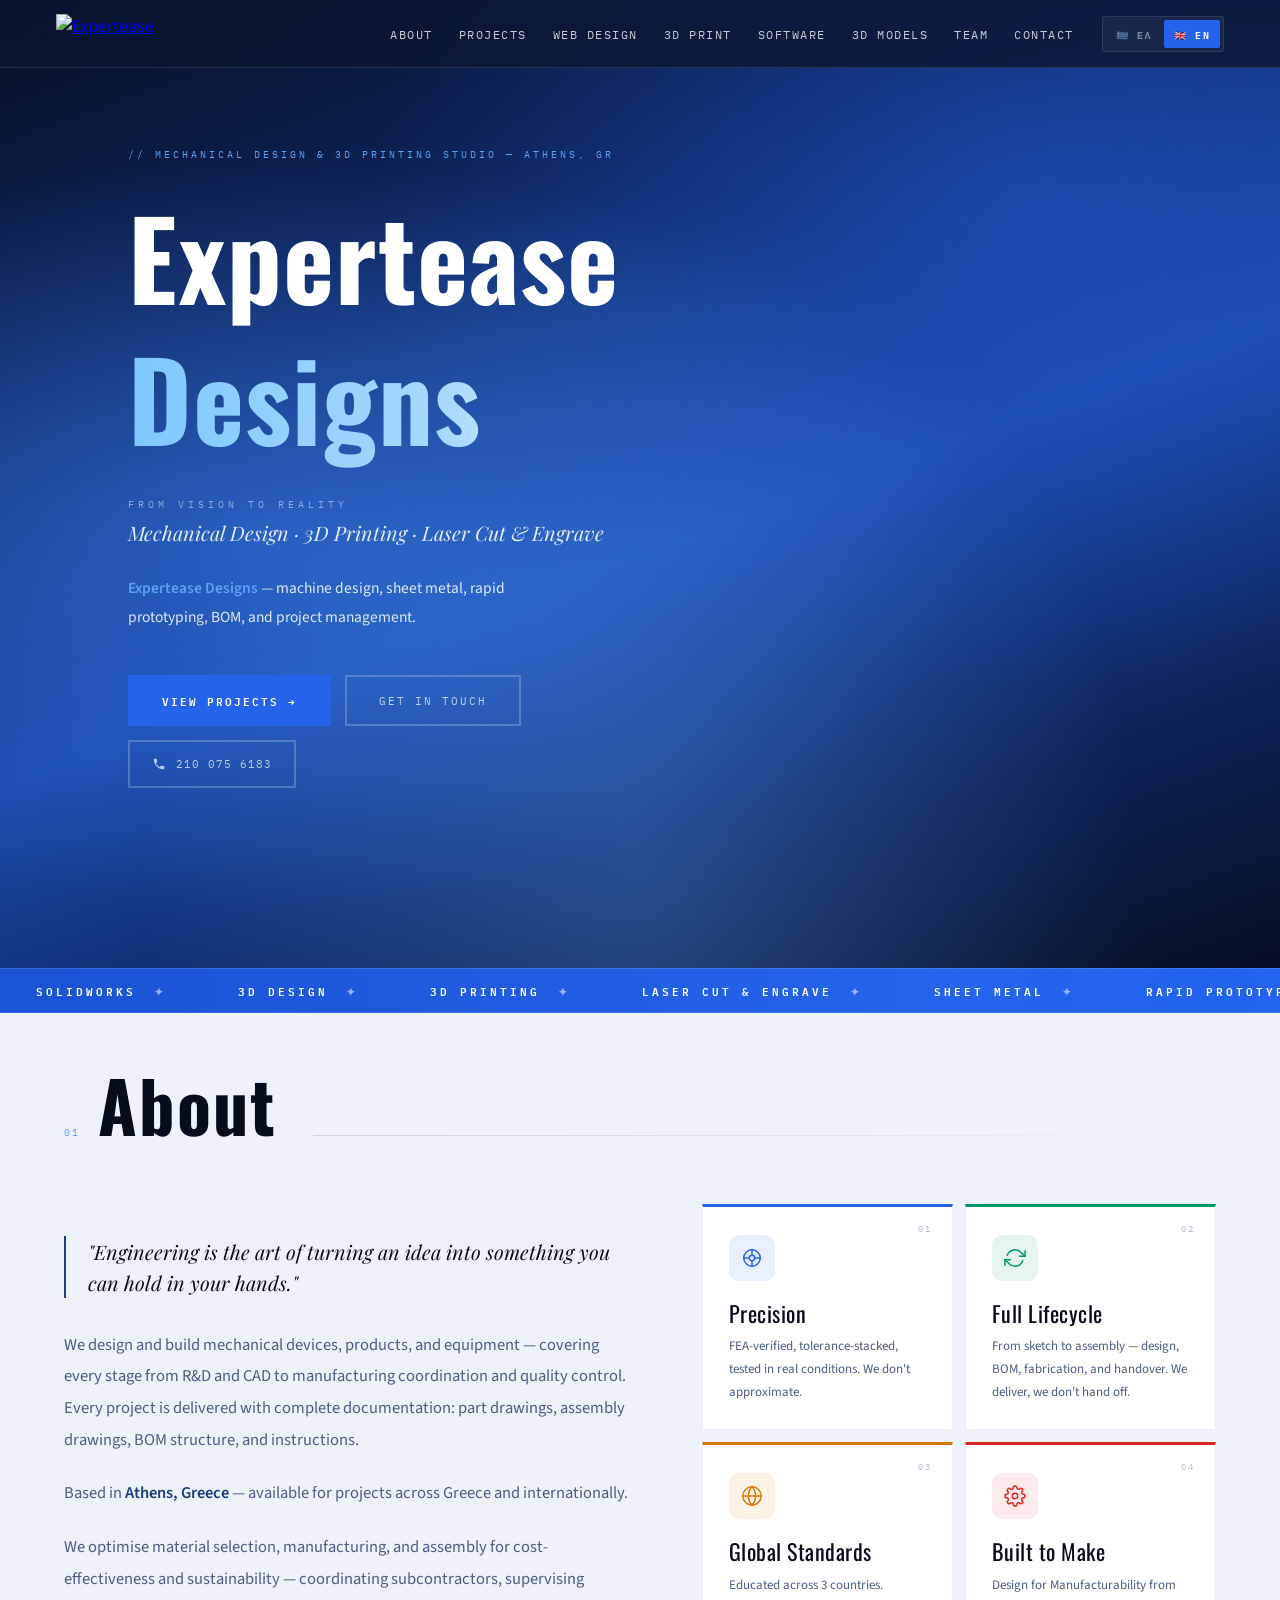
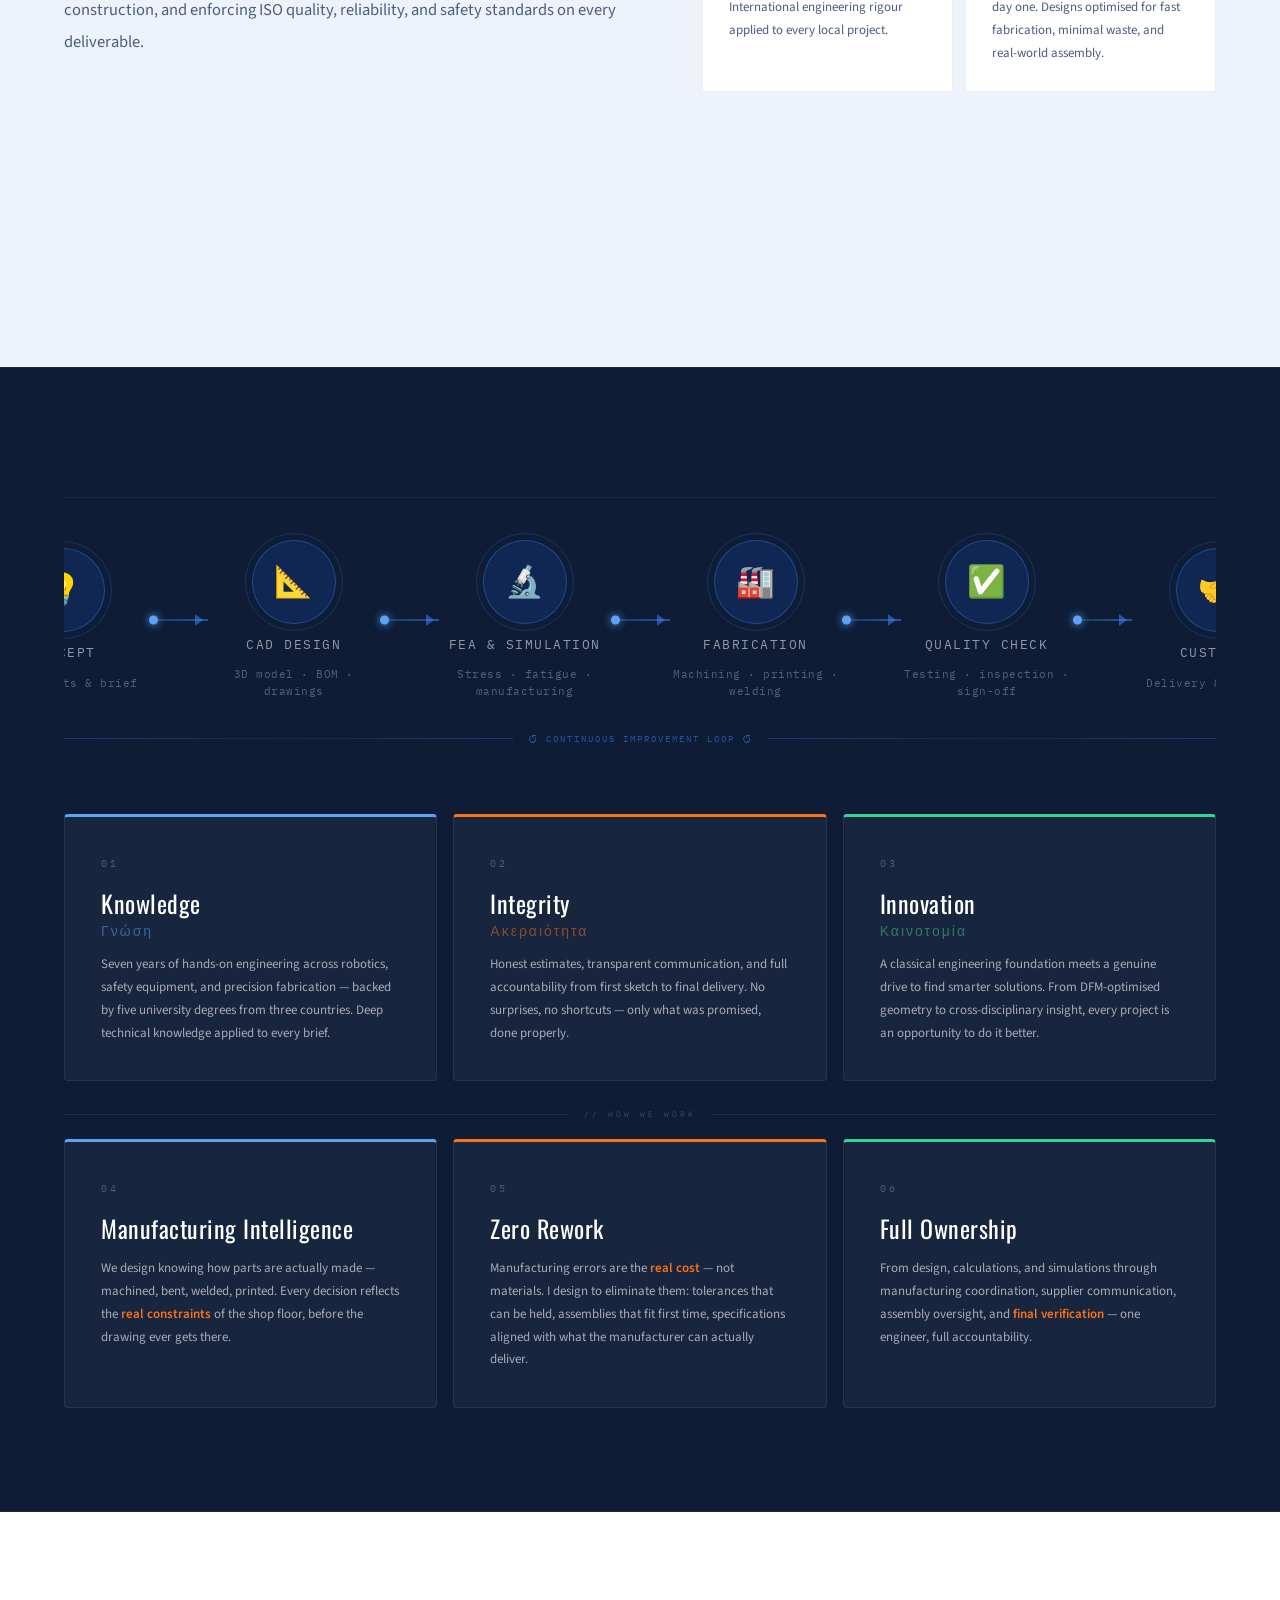
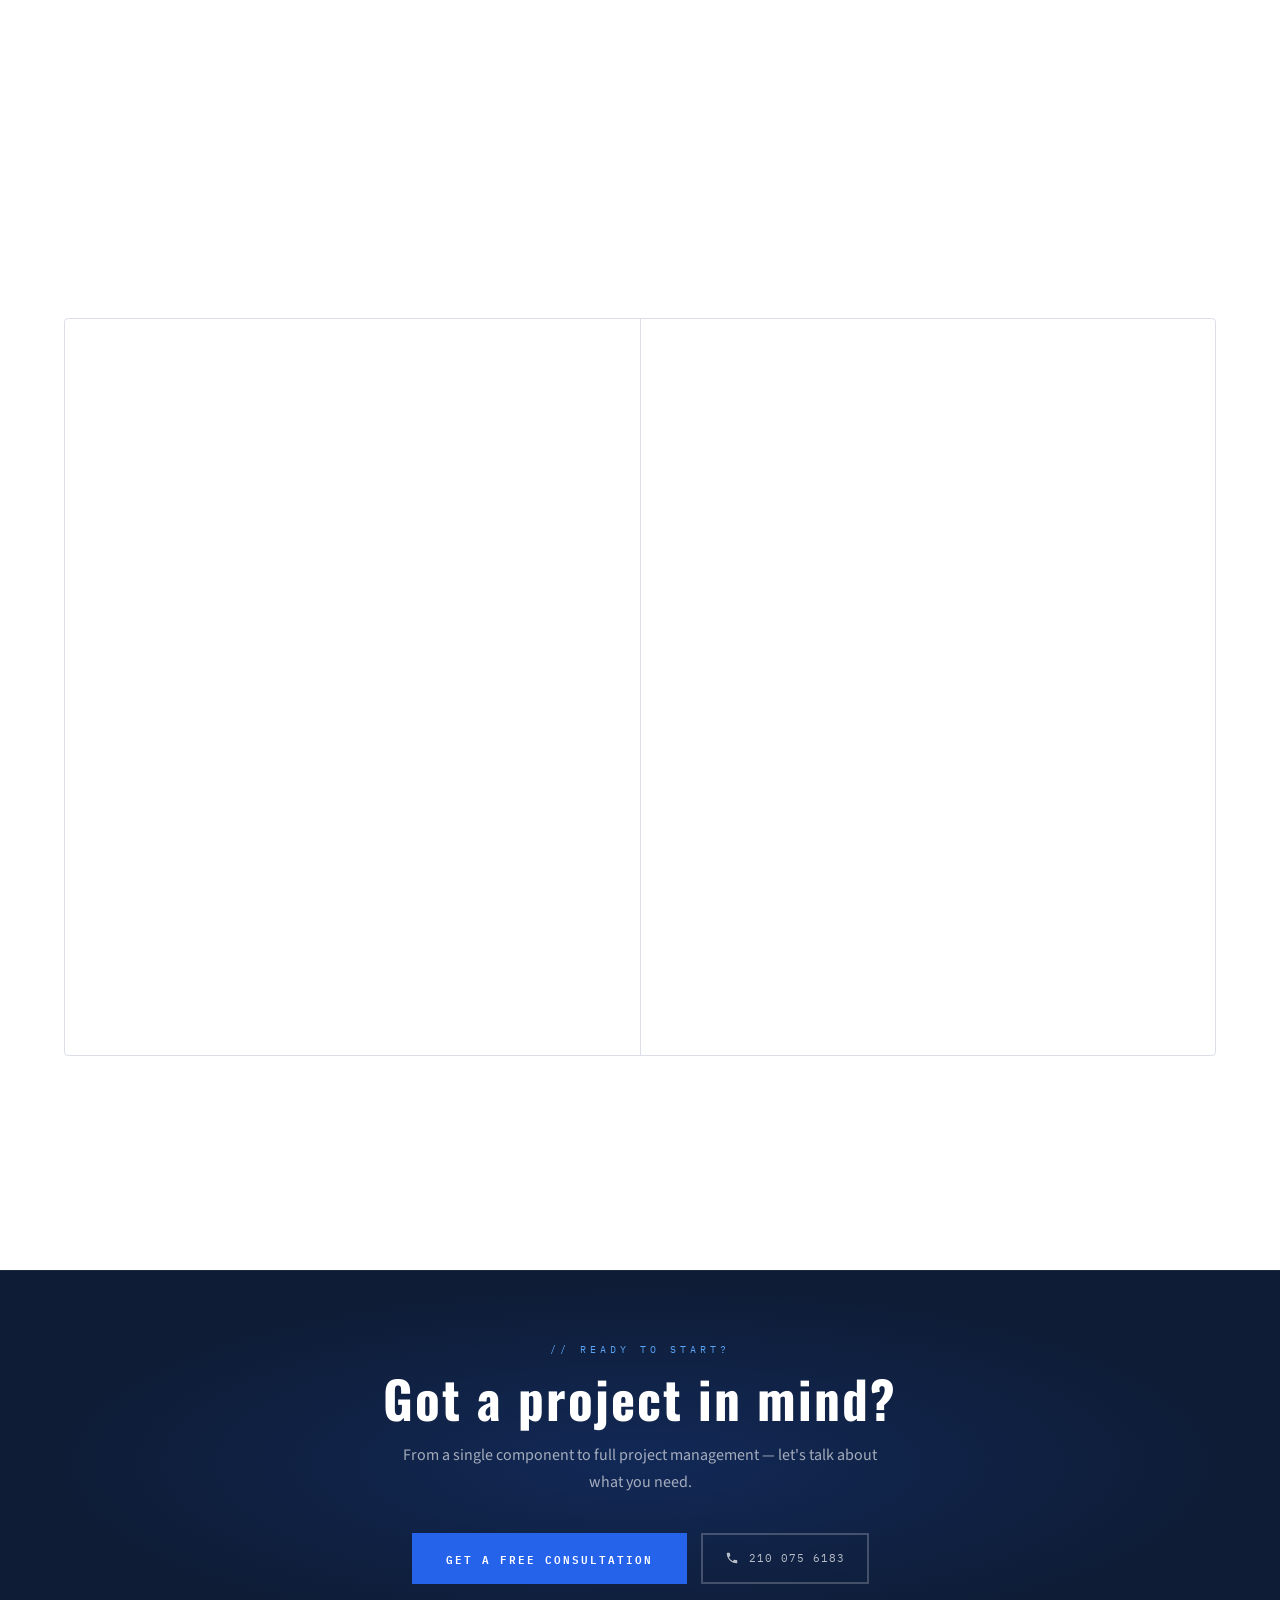
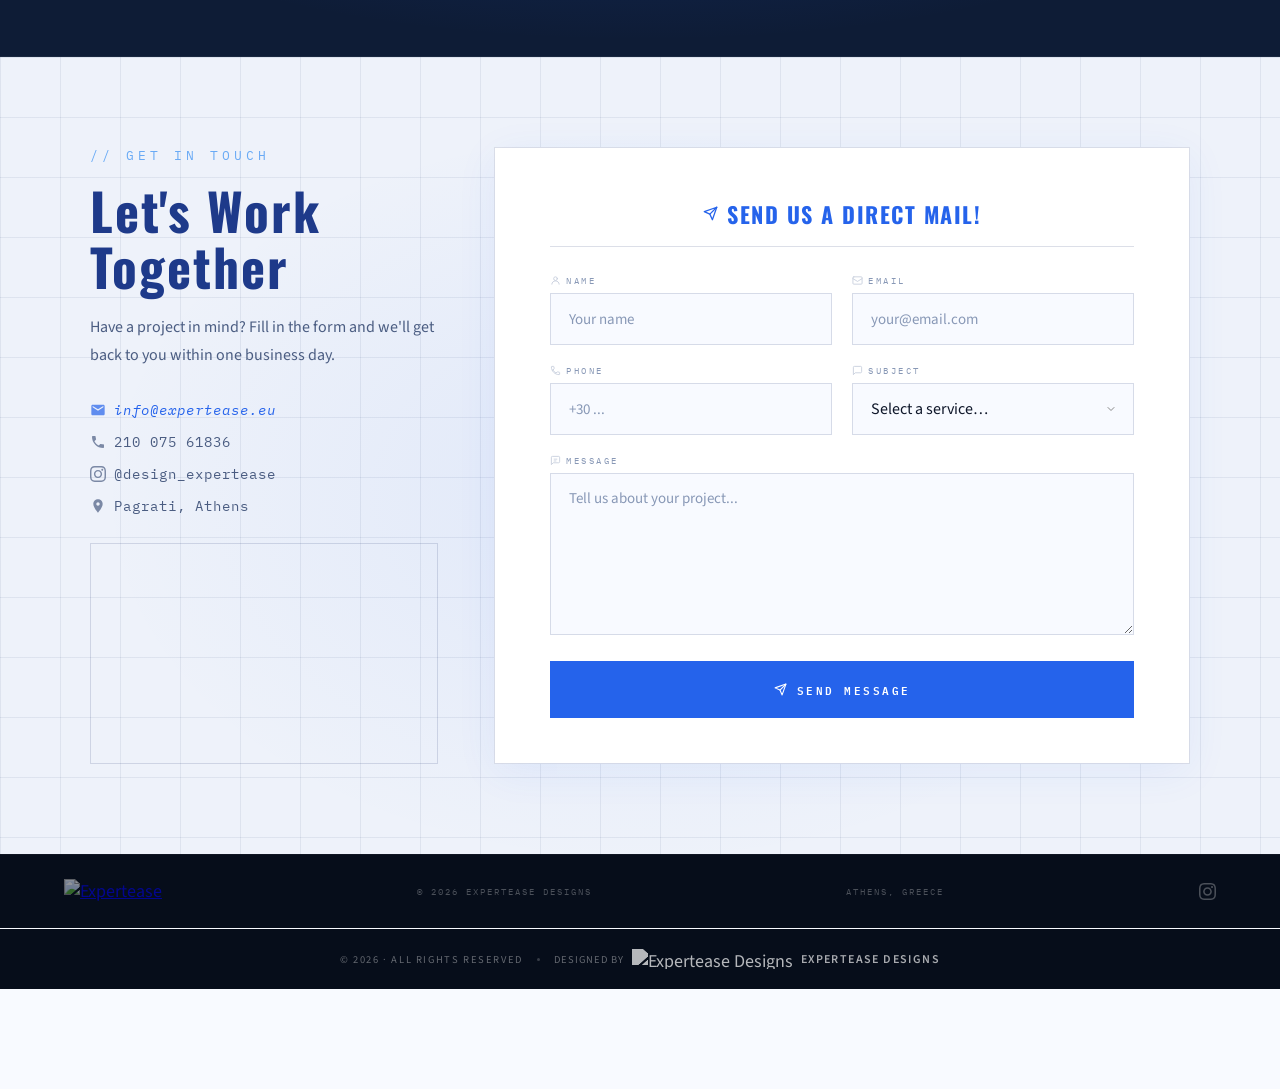
==== commit bf8db8df: "final fixes" ====
--- a/index.html
+++ b/index.html
@@ -59,6 +59,7 @@
 [data-reveal-r].visible{opacity:1;transform:none;}
 /* ── credit banner: dark base + clear scroll ruler ── */
 .expertease-credit{background:var(--navy,#060d1a);margin-bottom:calc(72px + 28px);} /* extra 28px for fixed scroll ruler */
+@media(max-width:960px){.expertease-credit{margin-bottom:32px;}}
 /* ── footer social ── */
 .footer-social{display:flex;gap:10px;align-items:center;}
 .footer-social-link{color:rgba(255,255,255,.28);display:flex;align-items:center;transition:color .3s ease;}
@@ -196,7 +197,7 @@
     <p class="hero-title" id="hero-title">Mechanical Design · 3D Printing · Laser Cut & Engrave</p>
     <p class="hero-desc" id="hero-desc">Precision 3D design, 3D printing, laser cutting &amp; engraving, and full project management — from first sketch to final delivery. Based in Athens, serving clients globally.</p>
     <div class="hero-cta">
-      <a href="#projects" class="btn-primary" id="hero-cta-work">View Projects →</a>
+      <a href="#projects" class="btn-primary" id="hero-cta-work">View Projects</a>
       <a href="contact.html" class="btn-outline" id="hero-cta-contact">Get in Touch</a>
       <a href="tel:+302107561836" class="btn-outline hero-cta-phone" aria-label="Call us">
         <svg width="14" height="14" viewBox="0 0 24 24" fill="currentColor" aria-hidden="true"><path d="M6.62 10.79c1.44 2.83 3.76 5.14 6.59 6.59l2.2-2.2c.27-.27.67-.36 1.02-.24 1.12.37 2.33.57 3.57.57.55 0 1 .45 1 1V20c0 .55-.45 1-1 1-9.39 0-17-7.61-17-17 0-.55.45-1 1-1h3.5c.55 0 1 .45 1 1 0 1.25.2 2.45.57 3.57.11.35.03.74-.25 1.02l-2.2 2.2z"/></svg>
@@ -498,7 +499,7 @@
         <div class="port-cat"></div>
         <h3 class="port-title"></h3>
         <p class="port-desc"></p>
-        <a href="contact.html" class="project-link port-link">Get in Touch →</a>
+        <a href="contact.html" class="project-link port-link">Get in Touch</a>
       </div>
     </div>
 
@@ -514,7 +515,7 @@
         <div class="port-cat"></div>
         <h3 class="port-title"></h3>
         <p class="port-desc"></p>
-        <a href="contact.html" class="project-link port-link">Get in Touch →</a>
+        <a href="contact.html" class="project-link port-link">Get in Touch</a>
       </div>
     </div>
   </div>
@@ -541,7 +542,7 @@
     <h2 class="midpage-cta-heading">Got a project in mind?</h2>
     <p class="midpage-cta-sub">From a single component to full project management — let's talk about what you need.</p>
     <div class="midpage-cta-actions">
-      <a href="contact.html" class="btn-primary">Get a Free Consultation →</a>
+      <a href="contact.html" class="btn-primary">Get a Free Consultation</a>
       <a href="tel:+302107561836" class="btn-outline midpage-cta-phone">
         <svg width="14" height="14" viewBox="0 0 24 24" fill="currentColor" aria-hidden="true"><path d="M6.62 10.79c1.44 2.83 3.76 5.14 6.59 6.59l2.2-2.2c.27-.27.67-.36 1.02-.24 1.12.37 2.33.57 3.57.57.55 0 1 .45 1 1V20c0 .55-.45 1-1 1-9.39 0-17-7.61-17-17 0-.55.45-1 1-1h3.5c.55 0 1 .45 1 1 0 1.25.2 2.45.57 3.57.11.35.03.74-.25 1.02l-2.2 2.2z"/></svg>
         210 075 6183
@@ -567,6 +568,10 @@
           <svg width="16" height="16" viewBox="0 0 24 24" fill="currentColor"><path d="M6.62 10.79c1.44 2.83 3.76 5.14 6.59 6.59l2.2-2.2c.27-.27.67-.36 1.02-.24 1.12.37 2.33.57 3.57.57.55 0 1 .45 1 1V20c0 .55-.45 1-1 1-9.39 0-17-7.61-17-17 0-.55.45-1 1-1h3.5c.55 0 1 .45 1 1 0 1.25.2 2.45.57 3.57.11.35.03.74-.25 1.02l-2.2 2.2z"/></svg>
           210 075 61836
         </a>
+        <a href="https://www.instagram.com/design_expertease/" target="_blank" rel="noopener" class="contact-info-item contact-instagram">
+          <svg width="16" height="16" viewBox="0 0 24 24" fill="currentColor"><path d="M12 2.163c3.204 0 3.584.012 4.85.07 3.252.148 4.771 1.691 4.919 4.919.058 1.265.069 1.645.069 4.849 0 3.205-.012 3.584-.069 4.849-.149 3.225-1.664 4.771-4.919 4.919-1.266.058-1.644.07-4.85.07-3.204 0-3.584-.012-4.849-.07-3.26-.149-4.771-1.699-4.919-4.92-.058-1.265-.07-1.644-.07-4.849 0-3.204.013-3.583.07-4.849.149-3.227 1.664-4.771 4.919-4.919 1.266-.057 1.645-.069 4.849-.069zm0-2.163c-3.259 0-3.667.014-4.947.072-4.358.2-6.78 2.618-6.98 6.98-.059 1.281-.073 1.689-.073 4.948 0 3.259.014 3.668.072 4.948.2 4.358 2.618 6.78 6.98 6.98 1.281.058 1.689.072 4.948.072 3.259 0 3.668-.014 4.948-.072 4.354-.2 6.782-2.618 6.979-6.98.059-1.28.073-1.689.073-4.948 0-3.259-.014-3.667-.072-4.947-.196-4.354-2.617-6.78-6.979-6.98-1.281-.059-1.69-.073-4.949-.073zm0 5.838c-3.403 0-6.162 2.759-6.162 6.162s2.759 6.163 6.162 6.163 6.162-2.759 6.162-6.163c0-3.403-2.759-6.162-6.162-6.162zm0 10.162c-2.209 0-4-1.79-4-4 0-2.209 1.791-4 4-4s4 1.791 4 4c0 2.21-1.791 4-4 4zm6.406-11.845c-.796 0-1.441.645-1.441 1.44s.645 1.44 1.441 1.44c.795 0 1.439-.645 1.439-1.44s-.644-1.44-1.439-1.44z"/></svg>
+          @design_expertease
+        </a>
         <span class="contact-info-item contact-location">
           <svg width="16" height="16" viewBox="0 0 24 24" fill="currentColor"><path d="M12 2C8.13 2 5 5.13 5 9c0 5.25 7 13 7 13s7-7.75 7-13c0-3.87-3.13-7-7-7zm0 9.5c-1.38 0-2.5-1.12-2.5-2.5s1.12-2.5 2.5-2.5 2.5 1.12 2.5 2.5-1.12 2.5-2.5 2.5z"/></svg>
           Pagrati, Athens
@@ -616,7 +621,16 @@
               <svg width="11" height="11" viewBox="0 0 24 24" fill="none" stroke="currentColor" stroke-width="1.8" stroke-linecap="round" stroke-linejoin="round"><path d="M21 15a2 2 0 0 1-2 2H7l-4 4V5a2 2 0 0 1 2-2h14a2 2 0 0 1 2 2z"/></svg>
               SUBJECT
             </label>
-            <input type="text" name="subject" placeholder="Project enquiry">
+            <select name="subject" required>
+              <option value="" disabled selected>Select a service…</option>
+              <option value="Mechanical Design">Mechanical Design</option>
+              <option value="3D Printing">3D Printing</option>
+              <option value="Laser Cut &amp; Engrave">Laser Cut &amp; Engrave</option>
+              <option value="3D Models / CAD">3D Models / CAD</option>
+              <option value="Web Design">Web Design</option>
+              <option value="Software">Software</option>
+              <option value="General Enquiry">General Enquiry</option>
+            </select>
           </div>
         </div>
 
@@ -643,6 +657,24 @@
   <a href="#hero" class="footer-logo"><img src="images/logo.png" alt="Expertease" loading="lazy"></a>
   <div class="footer-text" id="footer-copy">© 2026 Expertease Designs</div>
   <div class="footer-text" id="footer-loc">Athens, Greece</div>
+  <div class="footer-contact-mobile">
+    <span class="footer-contact-item">
+      <svg width="13" height="13" viewBox="0 0 24 24" fill="currentColor" aria-hidden="true"><path d="M12 2C8.13 2 5 5.13 5 9c0 5.25 7 13 7 13s7-7.75 7-13c0-3.87-3.13-7-7-7zm0 9.5c-1.38 0-2.5-1.12-2.5-2.5s1.12-2.5 2.5-2.5 2.5 1.12 2.5 2.5-1.12 2.5-2.5 2.5z"/></svg>
+      Pagrati, Athens
+    </span>
+    <a href="tel:+3021007561836" class="footer-contact-item">
+      <svg width="13" height="13" viewBox="0 0 24 24" fill="currentColor" aria-hidden="true"><path d="M6.62 10.79c1.44 2.83 3.76 5.14 6.59 6.59l2.2-2.2c.27-.27.67-.36 1.02-.24 1.12.37 2.33.57 3.57.57.55 0 1 .45 1 1V20c0 .55-.45 1-1 1-9.39 0-17-7.61-17-17 0-.55.45-1 1-1h3.5c.55 0 1 .45 1 1 0 1.25.2 2.45.57 3.57.11.35.03.74-.25 1.02l-2.2 2.2z"/></svg>
+      210 075 61836
+    </a>
+    <a href="mailto:info@expertease.eu" class="footer-contact-item">
+      <svg width="13" height="13" viewBox="0 0 24 24" fill="currentColor" aria-hidden="true"><path d="M20 4H4c-1.1 0-2 .9-2 2v12c0 1.1.9 2 2 2h16c1.1 0 2-.9 2-2V6c0-1.1-.9-2-2-2zm0 4l-8 5-8-5V6l8 5 8-5v2z"/></svg>
+      info@expertease.eu
+    </a>
+    <a href="https://www.instagram.com/design_expertease/" target="_blank" rel="noopener" class="footer-contact-item">
+      <svg width="13" height="13" viewBox="0 0 24 24" fill="currentColor" aria-hidden="true"><path d="M12 2.163c3.204 0 3.584.012 4.85.07 3.252.148 4.771 1.691 4.919 4.919.058 1.265.069 1.645.069 4.849 0 3.205-.012 3.584-.069 4.849-.149 3.225-1.664 4.771-4.919 4.919-1.266.058-1.644.07-4.85.07-3.204 0-3.584-.012-4.849-.07-3.26-.149-4.771-1.699-4.919-4.92-.058-1.265-.07-1.644-.07-4.849 0-3.204.013-3.583.07-4.849.149-3.227 1.664-4.771 4.919-4.919 1.266-.057 1.645-.069 4.849-.069zm0-2.163c-3.259 0-3.667.014-4.947.072-4.358.2-6.78 2.618-6.98 6.98-.059 1.281-.073 1.689-.073 4.948 0 3.259.014 3.668.072 4.948.2 4.358 2.618 6.78 6.98 6.98 1.281.058 1.689.072 4.948.072 3.259 0 3.668-.014 4.948-.072 4.354-.2 6.782-2.618 6.979-6.98.059-1.28.073-1.689.073-4.948 0-3.259-.014-3.667-.072-4.947-.196-4.354-2.617-6.78-6.979-6.98-1.281-.059-1.69-.073-4.949-.073zm0 5.838c-3.403 0-6.162 2.759-6.162 6.162s2.759 6.163 6.162 6.163 6.162-2.759 6.162-6.163c0-3.403-2.759-6.162-6.162-6.162zm0 10.162c-2.209 0-4-1.791-4-4 0-2.209 1.791-4 4-4s4 1.791 4 4c0 2.21-1.791 4-4 4zm6.406-11.845c-.796 0-1.441.645-1.441 1.44s.645 1.44 1.441 1.44c.795 0 1.439-.645 1.439-1.44s-.644-1.44-1.439-1.44z"/></svg>
+      @design_expertease
+    </a>
+  </div>
   <div class="footer-social">
     <a href="https://www.instagram.com/design_expertease/" target="_blank" rel="noopener" aria-label="Instagram @design_expertease" class="footer-social-link">
       <svg width="17" height="17" viewBox="0 0 24 24" fill="currentColor" aria-hidden="true"><path d="M12 2.163c3.204 0 3.584.012 4.85.07 3.252.148 4.771 1.691 4.919 4.919.058 1.265.069 1.645.069 4.849 0 3.205-.012 3.584-.069 4.849-.149 3.225-1.664 4.771-4.919 4.919-1.266.058-1.644.07-4.85.07-3.204 0-3.584-.012-4.849-.07-3.26-.149-4.771-1.699-4.919-4.92-.058-1.265-.07-1.644-.07-4.849 0-3.204.013-3.583.07-4.849.149-3.227 1.664-4.771 4.919-4.919 1.266-.057 1.645-.069 4.849-.069zm0-2.163c-3.259 0-3.667.014-4.947.072-4.358.2-6.78 2.618-6.98 6.98-.059 1.281-.073 1.689-.073 4.948 0 3.259.014 3.668.072 4.948.2 4.358 2.618 6.78 6.98 6.98 1.281.058 1.689.072 4.948.072 3.259 0 3.668-.014 4.948-.072 4.354-.2 6.782-2.618 6.979-6.98.059-1.28.073-1.689.073-4.948 0-3.259-.014-3.667-.072-4.947-.196-4.354-2.617-6.78-6.979-6.98-1.281-.059-1.69-.073-4.949-.073zm0 5.838c-3.403 0-6.162 2.759-6.162 6.162s2.759 6.163 6.162 6.163 6.162-2.759 6.162-6.163c0-3.403-2.759-6.162-6.162-6.162zm0 10.162c-2.209 0-4-1.791-4-4 0-2.209 1.791-4 4-4s4 1.791 4 4c0 2.21-1.791 4-4 4zm6.406-11.845c-.796 0-1.441.645-1.441 1.44s.645 1.44 1.441 1.44c.795 0 1.439-.645 1.439-1.44s-.644-1.44-1.439-1.44z"/></svg>
--- a/style.css
+++ b/style.css
@@ -42,7 +42,7 @@
 }
 
 *, *::before, *::after { box-sizing: border-box; margin: 0; padding: 0; }
-html { scroll-behavior: smooth; overflow-x: hidden; }
+html { scroll-behavior: smooth; overflow-x: hidden; background: var(--navy); }
 body {
   background: var(--bg);
   color: var(--text);
@@ -120,7 +120,7 @@
 .lang-btn.active { background: var(--blue); color: #fff; }
 
 .nav-hamburger {
-  display: none; flex-direction: column; gap: 5px;
+  display: none; flex-direction: column; gap: 5px; align-self: center;
   background: none; border: none; padding: 5px; cursor: pointer;
 }
 .nav-hamburger span {
@@ -432,8 +432,8 @@
 #caliperWrap.vis { opacity: 1; }
 #caliperSvg { width: 100%; height: auto; max-height: 80px; display: block; }
 @media (max-width: 640px) {
-  #caliperWrap { margin: 32px auto 4px; width: 92vw; max-width: 92vw; }
-  #caliperSvg { height: auto; max-height: 36px; }
+  #caliperWrap { margin: 32px auto 4px; width: 100vw; max-width: 100vw; }
+  #caliperSvg { height: auto; max-height: 47px; }
 }
 
 /* ── PROCESS ─────────────────────────────────────────────────── */
@@ -1201,7 +1201,7 @@
   }
 }
 
-.port-info { padding: 28px 36px 36px; flex: 1; }
+.port-info { padding: 28px 36px 36px; flex: 1; text-align: center; display: flex; flex-direction: column; align-items: center; }
 .port-badge {
   display: inline-block;
   font-family: var(--font-mono); font-size: 8px; letter-spacing: 2px; text-transform: uppercase;
@@ -1211,14 +1211,15 @@
 .port-cat {
   font-family: var(--font-mono); font-size: 9px; letter-spacing: 2px; text-transform: uppercase;
   color: var(--faint); margin-bottom: 10px;
-  display: flex; align-items: center; gap: 8px;
+  display: flex; align-items: center; justify-content: center; gap: 8px; text-align: center;
 }
 .port-cat::before { content: ''; display: inline-block; width: 14px; height: 1.5px; background: var(--blue-lt); flex-shrink: 0; }
 .port-title {
   font-family: var(--font-display); font-size: clamp(26px, 2.6vw, 38px);
   letter-spacing: 1px; color: var(--dark); line-height: 1.05; margin-bottom: 12px;
-}
-.port-desc { font-size: 14px; line-height: 1.74; color: var(--muted); margin-bottom: 20px; }
+  text-align: center;
+}
+.port-desc { font-size: 14px; line-height: 1.74; color: var(--muted); margin-bottom: 20px; text-align: center; }
 
 .project-link {
   font-family: var(--font-mono); font-size: 9.5px; letter-spacing: 2px; text-transform: uppercase;
@@ -1380,16 +1381,25 @@
 }
 .form-group label svg { opacity: .5; flex-shrink: 0; }
 .form-group input,
-.form-group textarea {
+.form-group textarea,
+.form-group select {
   background: var(--bg); border: 1px solid var(--border2);
   color: var(--text); font-family: var(--font-body); font-size: 16px;
   padding: 14px 18px; border-radius: 0; outline: none;
   transition: border-color .18s, background .18s, box-shadow .18s;
 }
+.form-group select {
+  appearance: none; -webkit-appearance: none;
+  background-image: url("data:image/svg+xml,%3Csvg xmlns='http://www.w3.org/2000/svg' width='12' height='12' viewBox='0 0 24 24' fill='none' stroke='%23888' stroke-width='2' stroke-linecap='round' stroke-linejoin='round'%3E%3Cpolyline points='6 9 12 15 18 9'/%3E%3C/svg%3E");
+  background-repeat: no-repeat; background-position: right 16px center;
+  padding-right: 40px; cursor: pointer;
+}
+.form-group select option[value=""] { color: var(--faint); }
 .form-group input::placeholder,
 .form-group textarea::placeholder { color: var(--faint); font-size: 15px; }
 .form-group input:focus,
-.form-group textarea:focus {
+.form-group textarea:focus,
+.form-group select:focus {
   border-color: var(--blue); background: #fff;
   box-shadow: 0 0 0 3px rgba(37,99,235,.09);
 }
@@ -1481,6 +1491,15 @@
 }
 .footer-logo img { height: 28px; width: auto; opacity: .55; }
 .footer-text { font-family:var(--font-mono); font-size:9px; letter-spacing:2px; color:rgba(255,255,255,.28); text-transform:uppercase; }
+
+/* ── FOOTER MOBILE CONTACT ───────────────────────────────────── */
+.footer-contact-mobile { display: none; }
+.footer-contact-item {
+  display: flex; align-items: center; gap: 6px;
+  font-family: var(--font-mono); font-size: 9px; letter-spacing: 1.5px;
+  color: rgba(255,255,255,.28); text-transform: uppercase; text-decoration: none;
+}
+.footer-contact-item:hover { color: rgba(255,255,255,.6); }
 
 /* ── ANIMATIONS ──────────────────────────────────────────────── */
 @keyframes fadeUp { from{opacity:0;transform:translateY(24px)} to{opacity:1;transform:none} }
@@ -1543,7 +1562,9 @@
   #team { padding: 48px 24px 40px !important; }
   .edu-cards { grid-template-columns: repeat(3,1fr); overflow-x: unset; }
   .form-row { grid-template-columns: 1fr; }
-  footer { flex-direction: column; gap: 10px; text-align: center; padding: 20px; }
+  footer { flex-direction: column; align-items: flex-start; gap: 10px; text-align: left; padding: 20px 0; }
+  .footer-contact-mobile { display: flex; flex-direction: column; gap: 8px; padding-left: 1cm; width: 100%; }
+  .footer-logo, #footer-copy, #footer-loc, .footer-social { padding-left: 1cm; }
 }
 
 @media (max-width: 640px) {
@@ -1586,7 +1607,7 @@
   .port-image-wrap { height: 52vw; min-height: 180px; }
   .port-info { padding: 14px 16px 20px; }
   .port-title { font-size: clamp(18px, 5.5vw, 26px); margin-bottom: 10px; }
-  .port-link { margin-top: 0; }
+  .port-link { display: none; }
   .port-footer { padding: 12px 4px; gap: 8px; }
 
   #team { padding: 40px 16px 36px !important; }
@@ -1658,7 +1679,8 @@
 
   /* Form inputs: 16px prevents iOS auto-zoom; 48px touch target */
   .form-group input,
-  .form-group textarea {
+  .form-group textarea,
+  .form-group select {
     font-size: 16px;
     min-height: 48px;
   }
@@ -2593,6 +2615,7 @@
 .cadpg-title {
   font-family: var(--font-display); font-size: clamp(52px, 5.5vw, 78px);
   letter-spacing: 1px; color: #fff; line-height: .95; margin-bottom: 22px;
+  text-align: center;
 }
 .cadpg-desc {
   font-size: 16px; line-height: 1.82; color: rgba(255,255,255,.62); margin-bottom: 28px;
@@ -2645,6 +2668,13 @@
   color: #60a5fa; background: rgba(15,29,56,.7);
   pointer-events: none;
 }
+.cad-controls--main { justify-content: center; }
+.cad-controls--views {
+  display: flex; flex-direction: row; flex-wrap: wrap; gap: 8px;
+  justify-content: center;
+}
+.cad-controls--views .cad-btn { flex: 1 1 auto; text-align: center; }
+
 @media (max-width: 960px) {
   .cadpg-page { overflow: visible; }
   .cadpg-inner { grid-template-columns: 1fr; gap: 36px; padding: 50px 24px; align-items: start; }
@@ -2652,10 +2682,14 @@
     min-height: 760px;
   }
   .cadpg-sidebar { flex-direction: row; flex-wrap: wrap; }
+  .cadpg-title { font-size: 36px; text-align: center; }
+  .cadpg-label { justify-content: center; }
+  .cadpg-left { align-items: center; }
 }
 @media (max-width: 640px) {
   .cadpg-inner { padding: 40px 16px; }
   .cadpg-canvas-wrap { min-height: 600px; }
+  .cadpg-title { font-size: 28px; }
 }
 
 /* ══════════════════════════════════════════════════════════════
@@ -2690,7 +2724,7 @@
     width: 100vw !important;
     height: 100vh !important;
     z-index: 0;          /* behind everything */
-    opacity: 0.4;
+    opacity: 0.62;
     transition: opacity 0.6s ease;
     pointer-events: none;
   }
@@ -2745,14 +2779,12 @@
   .edu-sep  { display: none; }
   .edu-nation { display: block; }
 
-  /* FOOTER: keep as one horizontal line */
+  /* FOOTER: column layout on mobile */
   footer {
-    flex-direction: row;
-    flex-wrap: nowrap;
-    padding: 12px 20px;
+    flex-direction: column;
+    align-items: flex-start;
+    padding: 16px 0 16px 0;
     gap: 10px;
-    justify-content: space-between;
-    align-items: center;
     text-align: left;
   }
   .footer-logo img { height: 22px; }
@@ -2767,27 +2799,27 @@
   /* FONT SIZES: section titles & hero — reduce minimums */
   .section-title  { font-size: clamp(30px, 8.5vw, 52px); }
   .hero-name      { font-size: clamp(48px, 15vw, 80px); text-align: center; }
-  .hero-title     { text-align: center; }
+  .hero-name span { color: #a8d8ff; -webkit-text-fill-color: #a8d8ff; background: none; }
+  .hero-title     { text-align: center; font-size: clamp(9px, 2.6vw, 14px); white-space: nowrap; overflow: hidden; text-overflow: ellipsis; }
   .hero-tagline   { text-align: center; }
   .hero-cta       { justify-content: center; }
   .process-title  { font-size: clamp(22px, 6vw, 32px); }
   .contact-heading { font-size: clamp(26px, 7.5vw, 40px); }
 
   /* HERO 3D on small mobile — slightly more subtle */
-  #hero3d { opacity: 0.32; }
+  #hero3d { opacity: 0.50; }
 
   /* FOOTER compact on small mobile */
   footer {
-    flex-direction: row;
-    flex-wrap: nowrap;
-    padding: 10px 14px;
+    flex-direction: column;
+    align-items: flex-start;
+    padding: 14px 0 14px 0;
     gap: 8px;
-    justify-content: space-between;
-    align-items: center;
     text-align: left;
   }
   .footer-logo img { height: 18px; }
   .footer-text { font-size: 7.5px; letter-spacing: 0.8px; }
+  .footer-contact-item { font-size: 8px; }
   .footer-social-link svg { width: 14px; height: 14px; }
 
   /* UNIVERSITY BANNERS: even smaller on small mobile — still all in one row */
@@ -2957,7 +2989,7 @@
 
   /* Footer: hide location text to save space */
   #footer-loc { display: none; }
-  footer { padding: 10px 12px; }
+  footer { padding: 10px 0; }
 
   /* Edu cards tiny on very small screens */
   .edu-card { padding: 8px 4px; gap: 4px; text-align: center; align-items: center; }
@@ -3022,3 +3054,8 @@
   }
   #backToTop svg { width: 14px; height: 14px; }
 }
+
+@media (max-width: 640px) {
+  /* Hide → arrows in static HTML buttons/links */
+  .wd-proj-arrow { display: none; }
+}
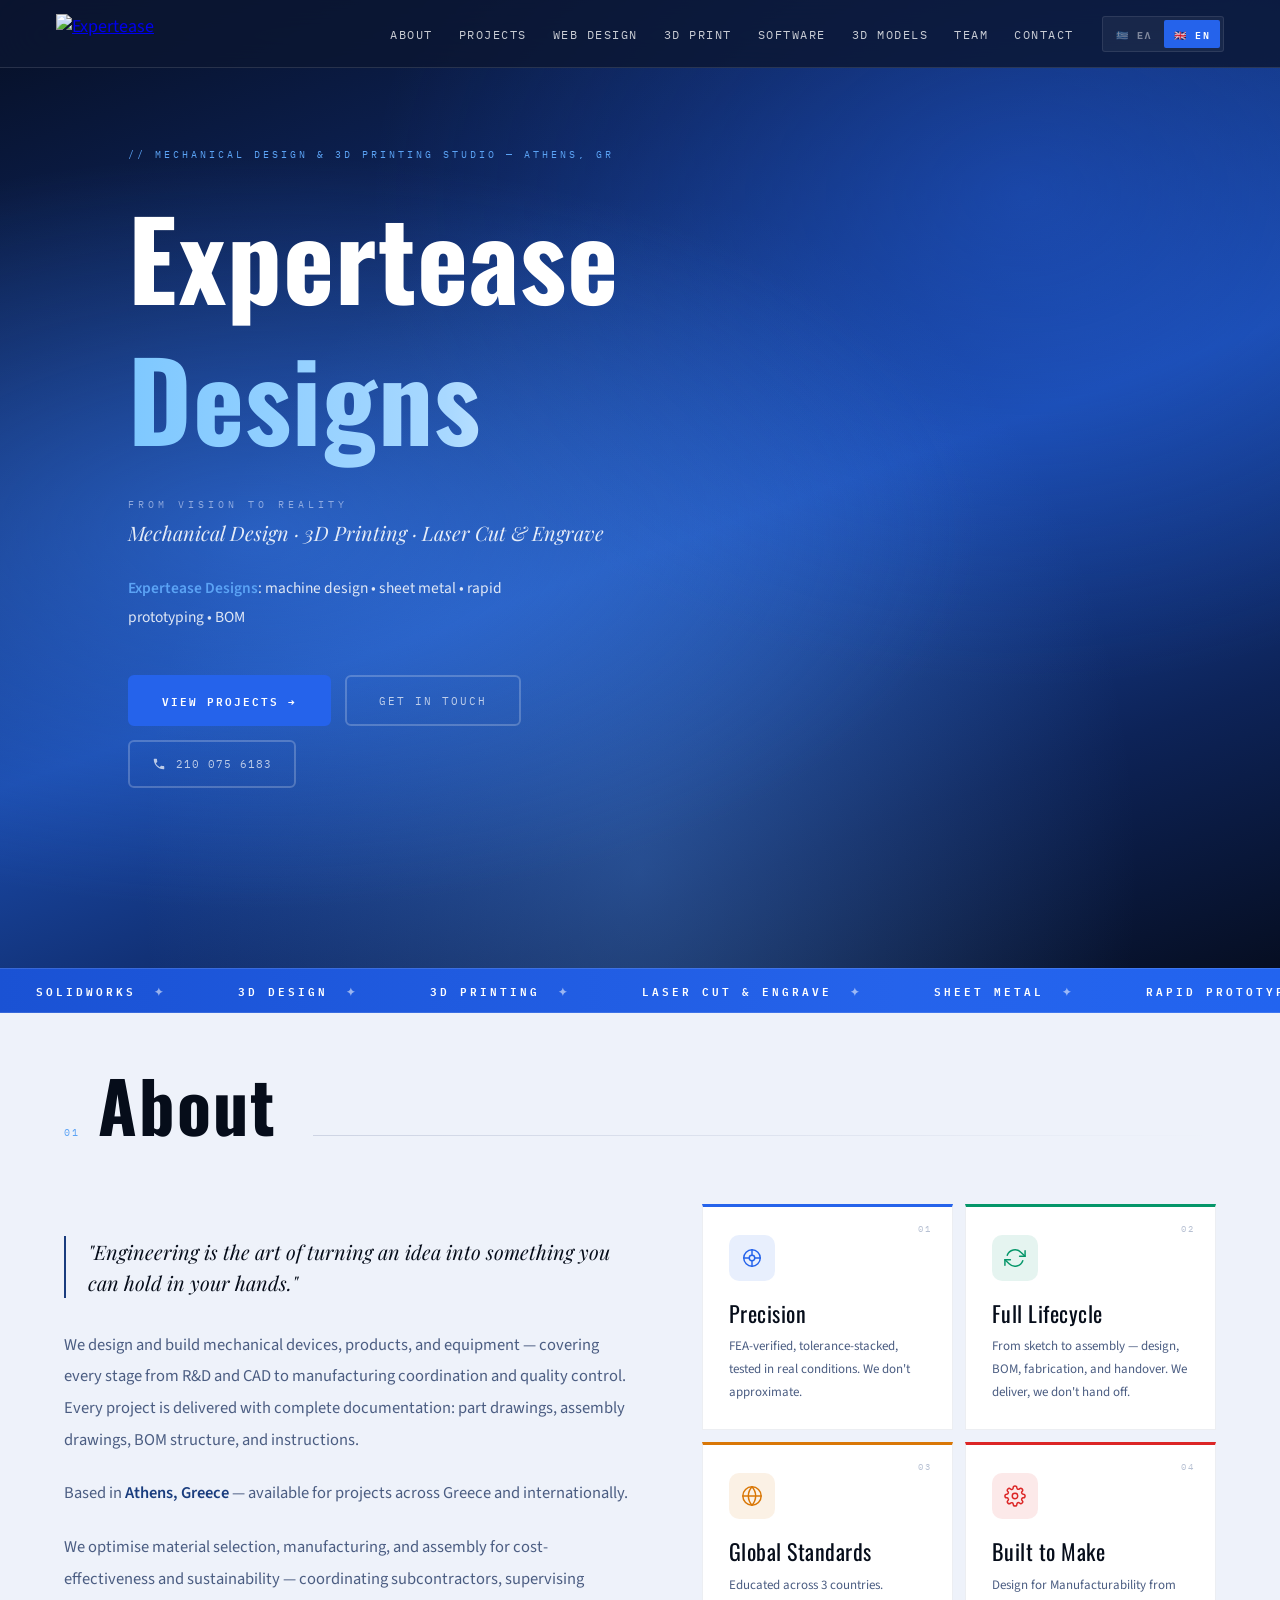
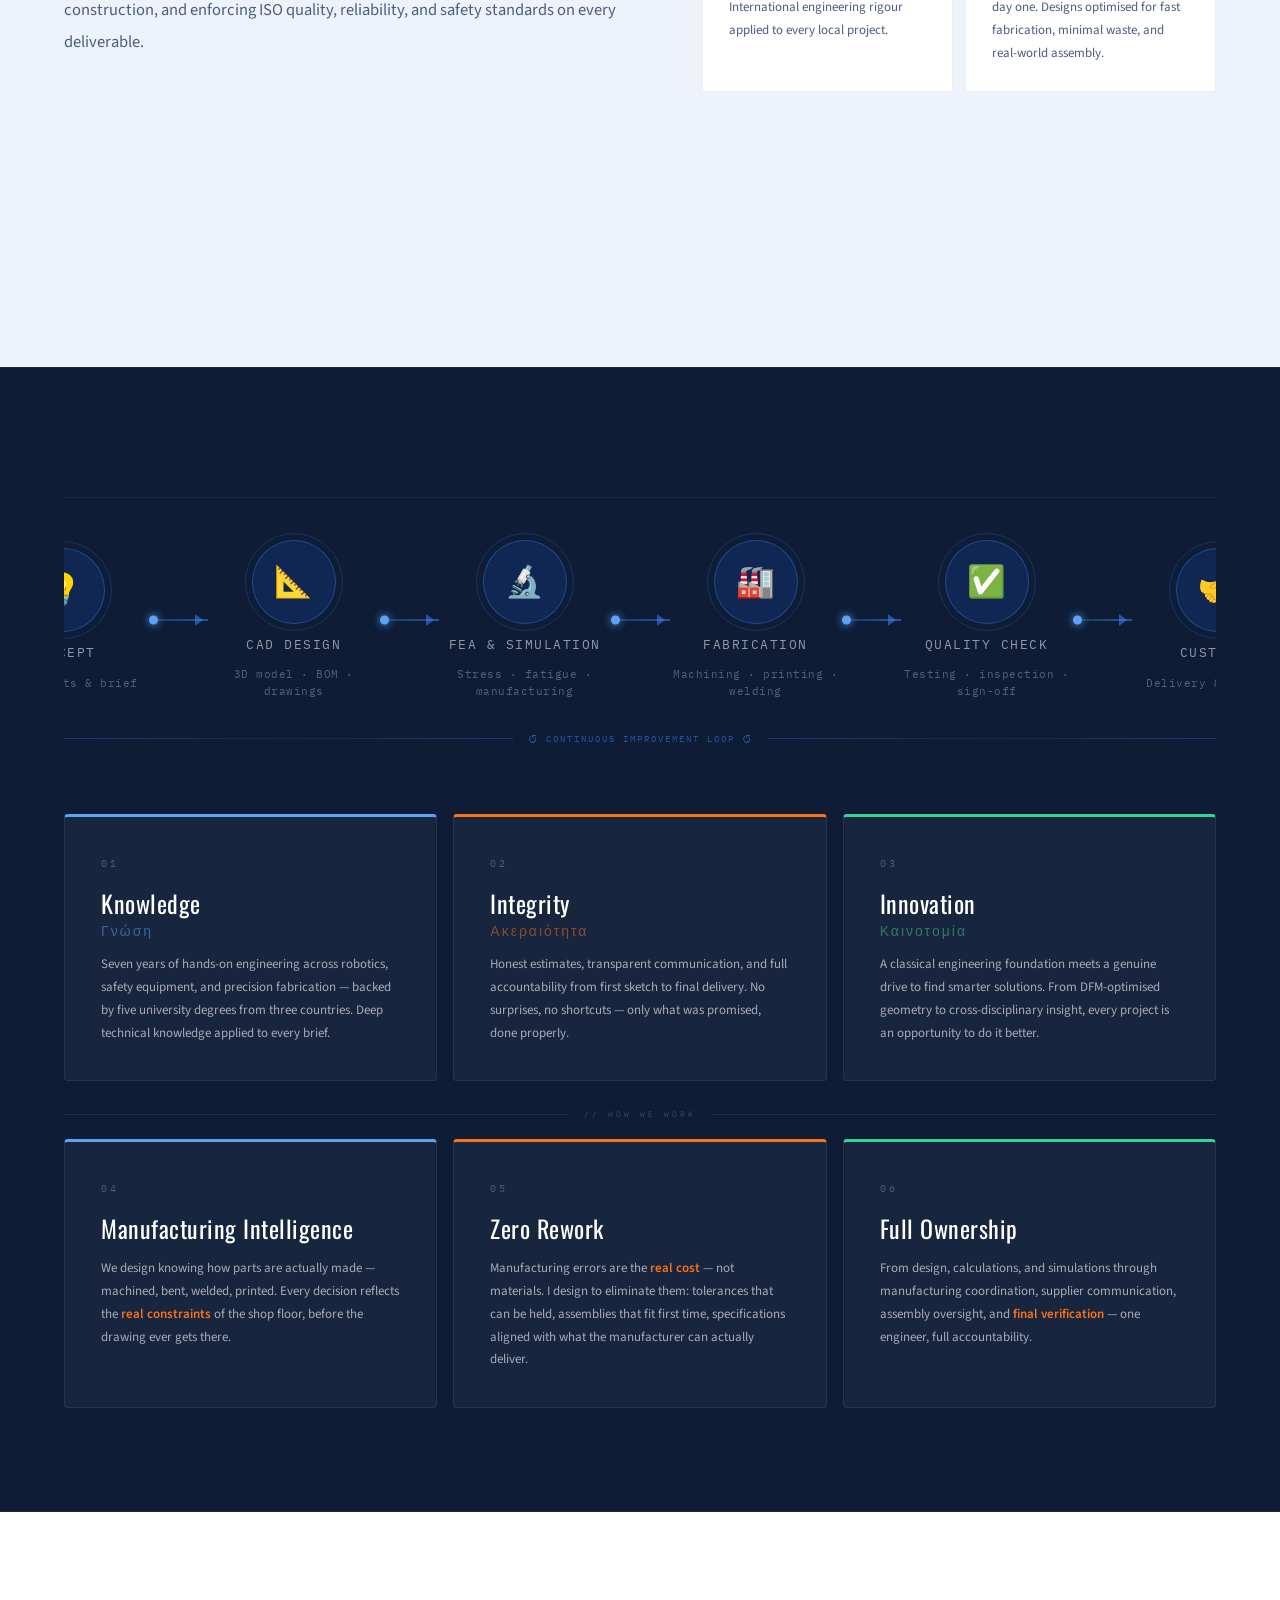
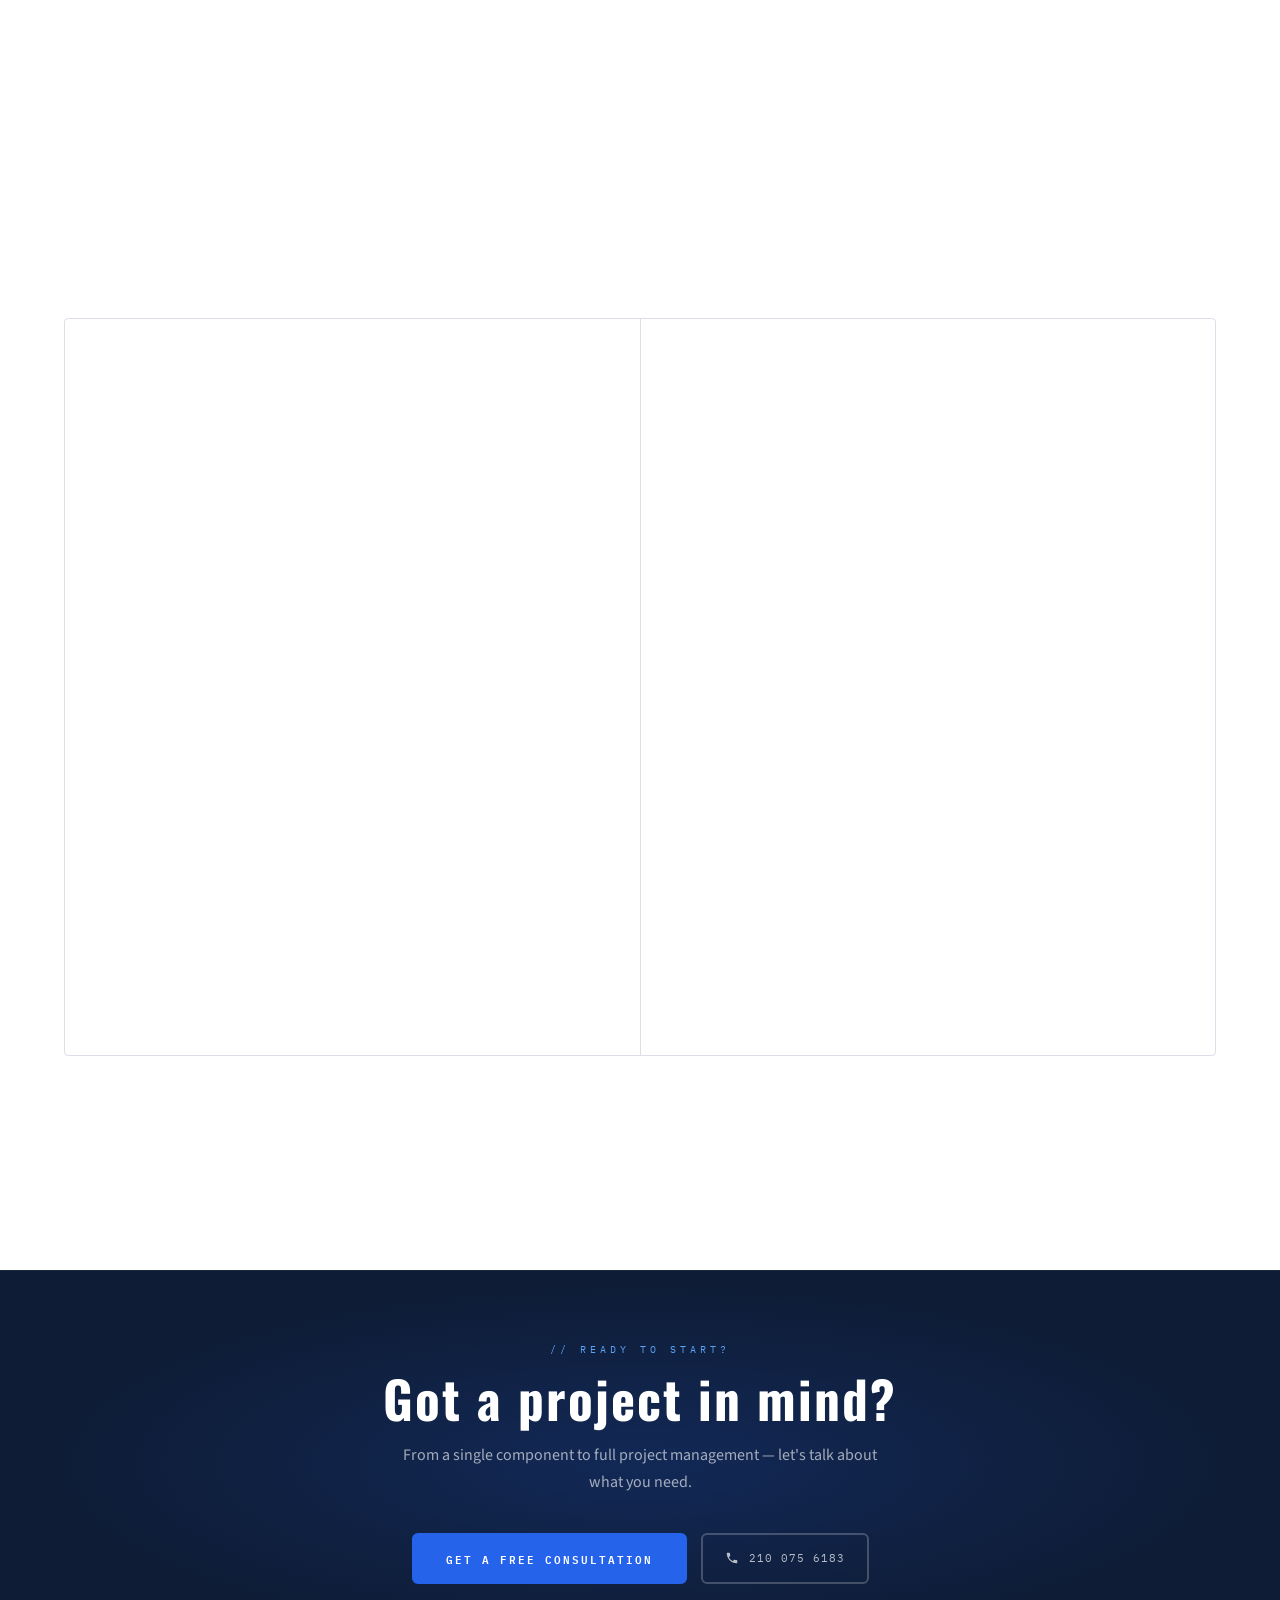
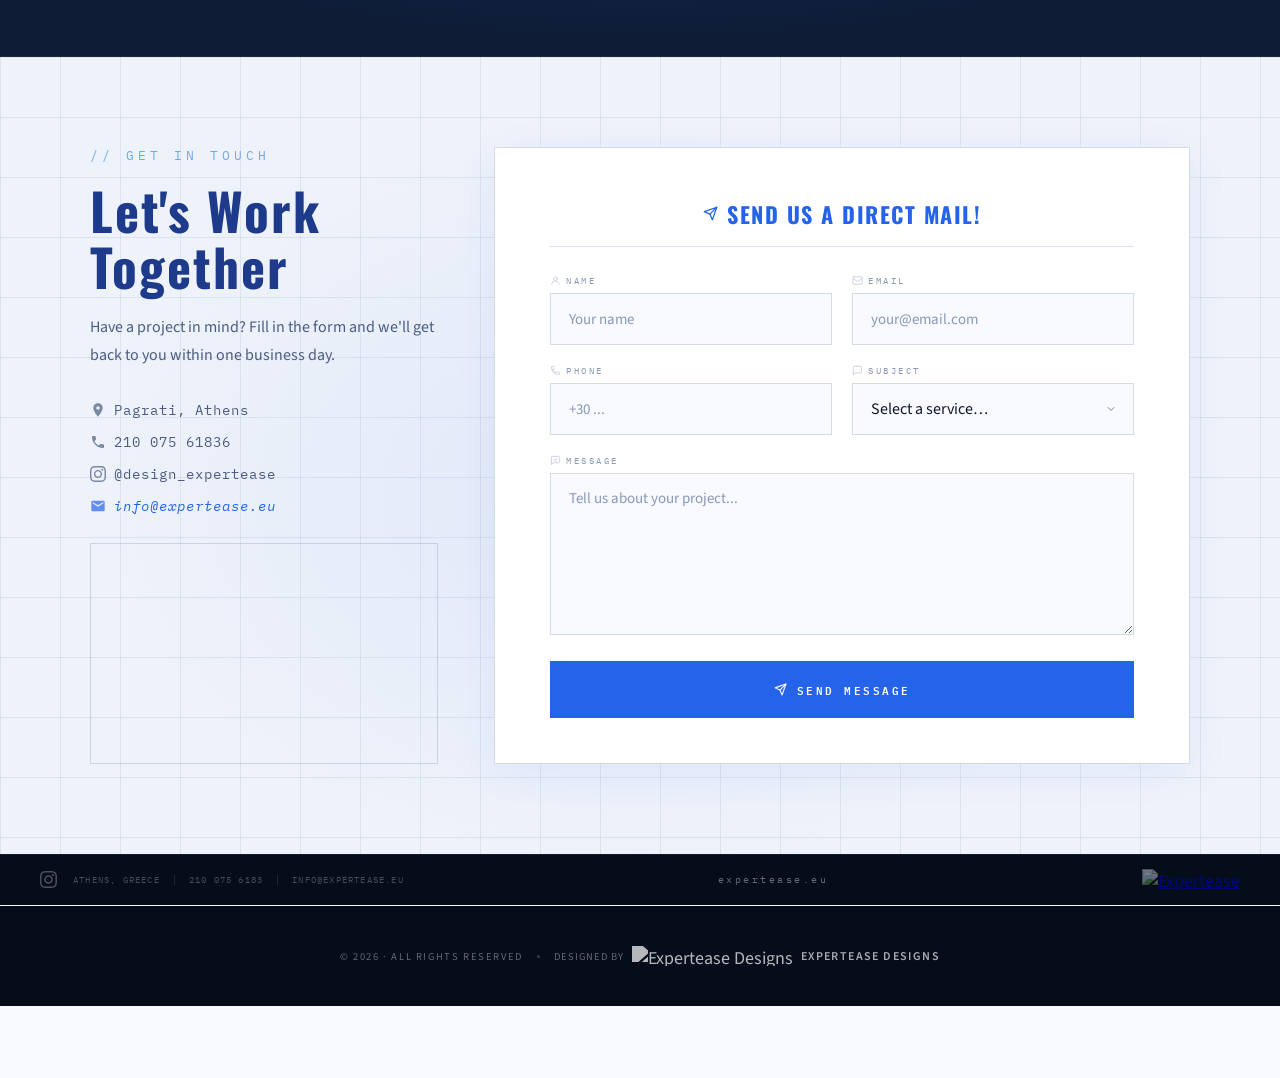
==== commit 09a20e23: "corrections" ====
--- a/index.html
+++ b/index.html
@@ -58,8 +58,8 @@
 [data-reveal-r]{opacity:0;transform:translateX(22px);transition:opacity .65s ease,transform .65s ease;}
 [data-reveal-r].visible{opacity:1;transform:none;}
 /* ── credit banner: dark base + clear scroll ruler ── */
-.expertease-credit{background:var(--navy,#060d1a);margin-bottom:calc(72px + 28px);} /* extra 28px for fixed scroll ruler */
-@media(max-width:960px){.expertease-credit{margin-bottom:32px;}}
+.expertease-credit{background:var(--navy,#060d1a);padding-bottom:calc(72px + 28px);} /* extra 28px for fixed scroll ruler */
+@media(max-width:960px){.expertease-credit{padding-bottom:32px;}}
 /* ── footer social ── */
 .footer-social{display:flex;gap:10px;align-items:center;}
 .footer-social-link{color:rgba(255,255,255,.28);display:flex;align-items:center;transition:color .3s ease;}
@@ -195,7 +195,7 @@
     <h1 class="hero-name">Expertease<br><span>Designs</span></h1>
     <p class="hero-tagline">from vision to reality</p>
     <p class="hero-title" id="hero-title">Mechanical Design · 3D Printing · Laser Cut & Engrave</p>
-    <p class="hero-desc" id="hero-desc">Precision 3D design, 3D printing, laser cutting &amp; engraving, and full project management — from first sketch to final delivery. Based in Athens, serving clients globally.</p>
+    <p class="hero-desc" id="hero-desc"><strong>Expertease Designs</strong>: machine design &bull; sheet metal &bull; rapid prototyping &bull; BOM</p>
     <div class="hero-cta">
       <a href="#projects" class="btn-primary" id="hero-cta-work">View Projects</a>
       <a href="contact.html" class="btn-outline" id="hero-cta-contact">Get in Touch</a>
@@ -560,10 +560,10 @@
       <h2 class="contact-heading">Let's Work Together</h2>
       <p class="contact-sub">Have a project in mind? Fill in the form and we'll get back to you within one business day.</p>
       <div class="contact-info-row">
-        <a href="mailto:info@expertease.eu" class="contact-info-item contact-email">
-          <svg width="16" height="16" viewBox="0 0 24 24" fill="currentColor"><path d="M20 4H4c-1.1 0-2 .9-2 2v12c0 1.1.9 2 2 2h16c1.1 0 2-.9 2-2V6c0-1.1-.9-2-2-2zm0 4l-8 5-8-5V6l8 5 8-5v2z"/></svg>
-          info@expertease.eu
-        </a>
+        <span class="contact-info-item contact-location">
+          <svg width="16" height="16" viewBox="0 0 24 24" fill="currentColor"><path d="M12 2C8.13 2 5 5.13 5 9c0 5.25 7 13 7 13s7-7.75 7-13c0-3.87-3.13-7-7-7zm0 9.5c-1.38 0-2.5-1.12-2.5-2.5s1.12-2.5 2.5-2.5 2.5 1.12 2.5 2.5-1.12 2.5-2.5 2.5z"/></svg>
+          Pagrati, Athens
+        </span>
         <a href="tel:+3021007561836" class="contact-info-item contact-phone-link">
           <svg width="16" height="16" viewBox="0 0 24 24" fill="currentColor"><path d="M6.62 10.79c1.44 2.83 3.76 5.14 6.59 6.59l2.2-2.2c.27-.27.67-.36 1.02-.24 1.12.37 2.33.57 3.57.57.55 0 1 .45 1 1V20c0 .55-.45 1-1 1-9.39 0-17-7.61-17-17 0-.55.45-1 1-1h3.5c.55 0 1 .45 1 1 0 1.25.2 2.45.57 3.57.11.35.03.74-.25 1.02l-2.2 2.2z"/></svg>
           210 075 61836
@@ -572,10 +572,10 @@
           <svg width="16" height="16" viewBox="0 0 24 24" fill="currentColor"><path d="M12 2.163c3.204 0 3.584.012 4.85.07 3.252.148 4.771 1.691 4.919 4.919.058 1.265.069 1.645.069 4.849 0 3.205-.012 3.584-.069 4.849-.149 3.225-1.664 4.771-4.919 4.919-1.266.058-1.644.07-4.85.07-3.204 0-3.584-.012-4.849-.07-3.26-.149-4.771-1.699-4.919-4.92-.058-1.265-.07-1.644-.07-4.849 0-3.204.013-3.583.07-4.849.149-3.227 1.664-4.771 4.919-4.919 1.266-.057 1.645-.069 4.849-.069zm0-2.163c-3.259 0-3.667.014-4.947.072-4.358.2-6.78 2.618-6.98 6.98-.059 1.281-.073 1.689-.073 4.948 0 3.259.014 3.668.072 4.948.2 4.358 2.618 6.78 6.98 6.98 1.281.058 1.689.072 4.948.072 3.259 0 3.668-.014 4.948-.072 4.354-.2 6.782-2.618 6.979-6.98.059-1.28.073-1.689.073-4.948 0-3.259-.014-3.667-.072-4.947-.196-4.354-2.617-6.78-6.979-6.98-1.281-.059-1.69-.073-4.949-.073zm0 5.838c-3.403 0-6.162 2.759-6.162 6.162s2.759 6.163 6.162 6.163 6.162-2.759 6.162-6.163c0-3.403-2.759-6.162-6.162-6.162zm0 10.162c-2.209 0-4-1.79-4-4 0-2.209 1.791-4 4-4s4 1.791 4 4c0 2.21-1.791 4-4 4zm6.406-11.845c-.796 0-1.441.645-1.441 1.44s.645 1.44 1.441 1.44c.795 0 1.439-.645 1.439-1.44s-.644-1.44-1.439-1.44z"/></svg>
           @design_expertease
         </a>
-        <span class="contact-info-item contact-location">
-          <svg width="16" height="16" viewBox="0 0 24 24" fill="currentColor"><path d="M12 2C8.13 2 5 5.13 5 9c0 5.25 7 13 7 13s7-7.75 7-13c0-3.87-3.13-7-7-7zm0 9.5c-1.38 0-2.5-1.12-2.5-2.5s1.12-2.5 2.5-2.5 2.5 1.12 2.5 2.5-1.12 2.5-2.5 2.5z"/></svg>
-          Pagrati, Athens
-        </span>
+        <a href="mailto:info@expertease.eu" class="contact-info-item contact-email">
+          <svg width="16" height="16" viewBox="0 0 24 24" fill="currentColor"><path d="M20 4H4c-1.1 0-2 .9-2 2v12c0 1.1.9 2 2 2h16c1.1 0 2-.9 2-2V6c0-1.1-.9-2-2-2zm0 4l-8 5-8-5V6l8 5 8-5v2z"/></svg>
+          info@expertease.eu
+        </a>
       </div>
       <div class="contact-map">
         <iframe src="https://www.google.com/maps/embed?pb=!1m18!1m12!1m3!1d786.3779102949899!2d23.745733867787568!3d37.96518742689096!2m3!1f0!2f0!3f0!3m2!1i1024!2i768!4f13.1!3m3!1m2!1s0x14a1bd66d3048b49%3A0x0!2zMzfCsDU3JzU0LjciTiAyM8KwNDQnNDQuNiJF!5e0!3m2!1sel!2sgr!4v1775073206408!5m2!1sel!2sgr" width="400" height="280" style="border:0;" allowfullscreen="" loading="lazy" referrerpolicy="no-referrer-when-downgrade" title="Expertease Designs location"></iframe>
@@ -654,9 +654,18 @@
 </section>
 
 <footer>
+  <div class="footer-contact-bar">
+    <span>Athens, Greece</span>
+    <span class="fc-sep"></span>
+    <a href="tel:+302107561836">210 075 6183</a>
+    <span class="fc-sep"></span>
+    <a href="mailto:info@expertease.eu">info@expertease.eu</a>
+  </div>
+  <div class="footer-domain">expertease.eu</div>
   <a href="#hero" class="footer-logo"><img src="images/logo.png" alt="Expertease" loading="lazy"></a>
-  <div class="footer-text" id="footer-copy">© 2026 Expertease Designs</div>
-  <div class="footer-text" id="footer-loc">Athens, Greece</div>
+  <!-- legacy kept for JS refs -->
+  <div id="footer-copy" style="display:none">© 2026 Expertease Designs</div>
+  <div id="footer-loc" style="display:none">Athens, Greece</div>
   <div class="footer-contact-mobile">
     <span class="footer-contact-item">
       <svg width="13" height="13" viewBox="0 0 24 24" fill="currentColor" aria-hidden="true"><path d="M12 2C8.13 2 5 5.13 5 9c0 5.25 7 13 7 13s7-7.75 7-13c0-3.87-3.13-7-7-7zm0 9.5c-1.38 0-2.5-1.12-2.5-2.5s1.12-2.5 2.5-2.5 2.5 1.12 2.5 2.5-1.12 2.5-2.5 2.5z"/></svg>
--- a/style.css
+++ b/style.css
@@ -102,7 +102,7 @@
   font-family: var(--font-mono); font-size: 11px; font-weight: 600;
   letter-spacing: 1.5px; text-transform: uppercase; text-decoration: none;
   padding: 9px 20px; background: var(--blue); color: #fff;
-  border: 2px solid var(--blue); border-radius: 3px;
+  border: 2px solid var(--blue); border-radius: 6px;
   transition: background .2s, border-color .2s, transform .2s;
   white-space: nowrap;
 }
@@ -149,7 +149,7 @@
 .nav-mobile ul li:last-child a { border-bottom: none; }
 .nav-mobile .mnav-quote-cta {
   margin-top: 8px; color: #fff !important;
-  background: var(--blue); border-radius: 3px;
+  background: var(--blue); border-radius: 6px;
   text-align: center; border-bottom: none !important;
   padding: 14px 0 !important;
 }
@@ -230,7 +230,7 @@
   background: var(--blue); color: #fff;
   font-family: var(--font-mono); font-size: 10.5px; font-weight: 600;
   letter-spacing: 2px; text-transform: uppercase; text-decoration: none;
-  border: 2px solid var(--blue);
+  border: 2px solid var(--blue); border-radius: 6px;
   transition: background .2s, border-color .2s, transform .25s, box-shadow .25s;
 }
 .btn-primary:hover {
@@ -243,6 +243,7 @@
   border: 2px solid rgba(255,255,255,.22); color: rgba(255,255,255,.7);
   font-family: var(--font-mono); font-size: 10.5px;
   letter-spacing: 2px; text-transform: uppercase; text-decoration: none;
+  border-radius: 6px;
   transition: border-color .25s, color .25s, transform .25s;
 }
 .hero-cta-phone { padding: 14px 22px; letter-spacing: 1px; }
@@ -1484,13 +1485,36 @@
 
 /* ── FOOTER ──────────────────────────────────────────────────── */
 footer {
-  background: var(--navy); padding: 24px 64px;
+  background: var(--navy); padding: 14px 40px;
   display: flex; align-items: center; justify-content: space-between;
-  border-top: 1px solid rgba(255,255,255,.04);
+  gap: 16px;
+  border-top: 1px solid rgba(255,255,255,.06);
   position: relative; z-index: 1;
-}
-.footer-logo img { height: 28px; width: auto; opacity: .55; }
-.footer-text { font-family:var(--font-mono); font-size:9px; letter-spacing:2px; color:rgba(255,255,255,.28); text-transform:uppercase; }
+  flex-wrap: nowrap;
+  min-height: 48px;
+}
+.footer-logo { order: 3; flex-shrink: 0; }
+.footer-logo img { height: 22px; width: auto; opacity: .45; display: block; }
+.footer-domain {
+  order: 2; flex: 1; text-align: center;
+  font-family: var(--font-mono); font-size: 10px; letter-spacing: 2.5px;
+  color: rgba(255,255,255,.38); text-transform: lowercase;
+}
+.footer-contact-bar {
+  order: 1; display: flex; align-items: center; gap: 14px; flex-shrink: 0;
+}
+.footer-contact-bar a, .footer-contact-bar span {
+  font-family: var(--font-mono); font-size: 8.5px; letter-spacing: 1.2px;
+  color: rgba(255,255,255,.26); text-transform: uppercase; text-decoration: none;
+  white-space: nowrap;
+}
+.footer-contact-bar a:hover { color: rgba(255,255,255,.55); }
+.footer-contact-bar .fc-sep {
+  width: 1px; height: 10px; background: rgba(255,255,255,.1); flex-shrink: 0;
+}
+/* legacy footer-text kept for copyright (hidden — replaced by footer-domain) */
+.footer-text { display: none; }
+#footer-loc { display: none; }
 
 /* ── FOOTER MOBILE CONTACT ───────────────────────────────────── */
 .footer-contact-mobile { display: none; }
@@ -1562,9 +1586,9 @@
   #team { padding: 48px 24px 40px !important; }
   .edu-cards { grid-template-columns: repeat(3,1fr); overflow-x: unset; }
   .form-row { grid-template-columns: 1fr; }
-  footer { flex-direction: column; align-items: flex-start; gap: 10px; text-align: left; padding: 20px 0; }
-  .footer-contact-mobile { display: flex; flex-direction: column; gap: 8px; padding-left: 1cm; width: 100%; }
-  .footer-logo, #footer-copy, #footer-loc, .footer-social { padding-left: 1cm; }
+  footer { padding: 12px 20px; gap: 10px; }
+  .footer-contact-bar a, .footer-contact-bar span { font-size: 7.5px; }
+  .footer-contact-mobile { display: none; }
 }
 
 @media (max-width: 640px) {
@@ -1613,7 +1637,7 @@
   #team { padding: 40px 16px 36px !important; }
   .edu-cards { grid-template-columns: repeat(2,1fr); overflow-x: unset; }
   #contact { padding: 72px 20px; }
-  footer { padding: 20px 16px; }
+  footer { padding: 12px 16px; }
 }
 
 @media (max-width: 400px) {
@@ -1664,8 +1688,8 @@
     letter-spacing: 1px;
   }
 
-  /* Contact info row: stack vertically, centered */
-  .contact-info-row { flex-direction: column; align-items: center; gap: 14px; }
+  /* Contact info row: stack vertically, left-aligned with indent */
+  .contact-info-row { flex-direction: column; align-items: flex-start; gap: 14px; padding-left: 24px; }
   .contact-info-item { min-height: 44px; }
 
   /* Contact section: tighter padding */
@@ -1674,7 +1698,6 @@
   /* Contact columns: stack on mobile */
   .contact-cols { grid-template-columns: 1fr; gap: 32px; }
   .contact-cols-left { text-align: center; }
-  .contact-info-row { align-items: center; }
   .contact-map iframe { height: 220px; }
 
   /* Form inputs: 16px prevents iOS auto-zoom; 48px touch target */
@@ -2779,22 +2802,21 @@
   .edu-sep  { display: none; }
   .edu-nation { display: block; }
 
-  /* FOOTER: column layout on mobile */
-  footer {
-    flex-direction: column;
-    align-items: flex-start;
-    padding: 16px 0 16px 0;
-    gap: 10px;
-    text-align: left;
-  }
-  .footer-logo img { height: 22px; }
-  .footer-text { font-size: 8px; letter-spacing: 1px; }
+  /* FOOTER: compact single-row on mobile */
+  footer { padding: 10px 16px; flex-wrap: wrap; gap: 8px; }
+  .footer-contact-bar { gap: 8px; }
+  .footer-contact-bar a, .footer-contact-bar span { font-size: 7px; }
+  .footer-domain { font-size: 8px; letter-spacing: 1.5px; }
+  .footer-logo img { height: 18px; }
 }
 
 /* ══════════════════════════════════════════════════════════════
    ≤640px  — small mobile
    ══════════════════════════════════════════════════════════════ */
 @media (max-width: 640px) {
+
+  /* MOBILE: hide footer entirely, keep only credits */
+  footer { display: none !important; }
 
   /* FONT SIZES: section titles & hero — reduce minimums */
   .section-title  { font-size: clamp(30px, 8.5vw, 52px); }
@@ -2802,6 +2824,7 @@
   .hero-name span { color: #a8d8ff; -webkit-text-fill-color: #a8d8ff; background: none; }
   .hero-title     { text-align: center; font-size: clamp(9px, 2.6vw, 14px); white-space: nowrap; overflow: hidden; text-overflow: ellipsis; }
   .hero-tagline   { text-align: center; }
+  .hero-desc      { text-align: justify; }
   .hero-cta       { justify-content: center; }
   .process-title  { font-size: clamp(22px, 6vw, 32px); }
   .contact-heading { font-size: clamp(26px, 7.5vw, 40px); }
@@ -2810,16 +2833,11 @@
   #hero3d { opacity: 0.50; }
 
   /* FOOTER compact on small mobile */
-  footer {
-    flex-direction: column;
-    align-items: flex-start;
-    padding: 14px 0 14px 0;
-    gap: 8px;
-    text-align: left;
-  }
-  .footer-logo img { height: 18px; }
-  .footer-text { font-size: 7.5px; letter-spacing: 0.8px; }
-  .footer-contact-item { font-size: 8px; }
+  footer { padding: 10px 12px; gap: 6px; }
+  .footer-contact-bar { gap: 6px; flex-wrap: wrap; }
+  .footer-contact-bar a, .footer-contact-bar span { font-size: 6.5px; }
+  .footer-logo img { height: 16px; }
+  .footer-domain { font-size: 7.5px; letter-spacing: 1px; }
   .footer-social-link svg { width: 14px; height: 14px; }
 
   /* UNIVERSITY BANNERS: even smaller on small mobile — still all in one row */
@@ -2987,9 +3005,10 @@
   .section-title { font-size: clamp(26px, 8vw, 40px); }
   .hero-name     { font-size: clamp(41px, 14vw, 64px); text-align: center; }
 
-  /* Footer: hide location text to save space */
-  #footer-loc { display: none; }
-  footer { padding: 10px 0; }
+  /* Footer: very compact on tiny screens */
+  footer { padding: 8px 10px; }
+  .footer-contact-bar .fc-sep { display: none; }
+  .footer-contact-bar a:not(:first-child) { display: none; }
 
   /* Edu cards tiny on very small screens */
   .edu-card { padding: 8px 4px; gap: 4px; text-align: center; align-items: center; }
@@ -3004,8 +3023,9 @@
 #backToTop {
   position: fixed;
   bottom: 32px;
-  left: 50%;
-  transform: translateX(-50%) translateY(16px);
+  right: 32px;
+  left: auto;
+  transform: translateY(16px);
   z-index: 500;
   display: flex;
   align-items: center;
@@ -3013,7 +3033,7 @@
   padding: 9px 20px;
   background: var(--navy-mid);
   border: 1px solid rgba(59,130,246,.28);
-  border-radius: 2px;
+  border-radius: 6px;
   color: rgba(255,255,255,.55);
   font-family: var(--font-mono);
   font-size: 9px;
@@ -3039,11 +3059,13 @@
 #backToTop.btt-visible {
   opacity: 1;
   pointer-events: auto;
-  transform: translateX(-50%) translateY(0);
+  transform: translateY(0);
 }
 @media (max-width: 640px) {
   #backToTop {
     bottom: 20px;
+    right: 16px;
+    left: auto;
     padding: 10px 12px;
     font-size: 0;
     letter-spacing: 0;
--- a/expertease-credit.css
+++ b/expertease-credit.css
@@ -261,10 +261,19 @@
 }
 
 /* ── responsive ── */
-@media (max-width: 480px) {
-  .expertease-credit { height: auto; padding: 12px 5%; }
-  .ec-layer          { position: relative; inset: auto; padding: 0; }
+@media (max-width: 640px) {
+  .expertease-credit {
+    height: auto;
+    padding: 18px 5% 22px;
+    margin-bottom: 0 !important;  /* page ends here — no white space below */
+  }
+  .ec-layer          { position: relative; inset: auto; padding: 0; flex-direction: column; gap: 6px; }
   .ec-layer--ad      { display: none; }
   .ec-layer--credit  { animation: none; opacity: 1; transform: none; }
   .ec-divider        { display: none; }
-}
+  /* Bigger credits on mobile */
+  .ec-copy  { font-size: 13px; letter-spacing: 1px; }
+  .ec-label { font-size: 12px; letter-spacing: 0.8px; }
+  .ec-name  { font-size: 14px; letter-spacing: 1px; }
+  .ec-logo  { height: 22px; }
+}
